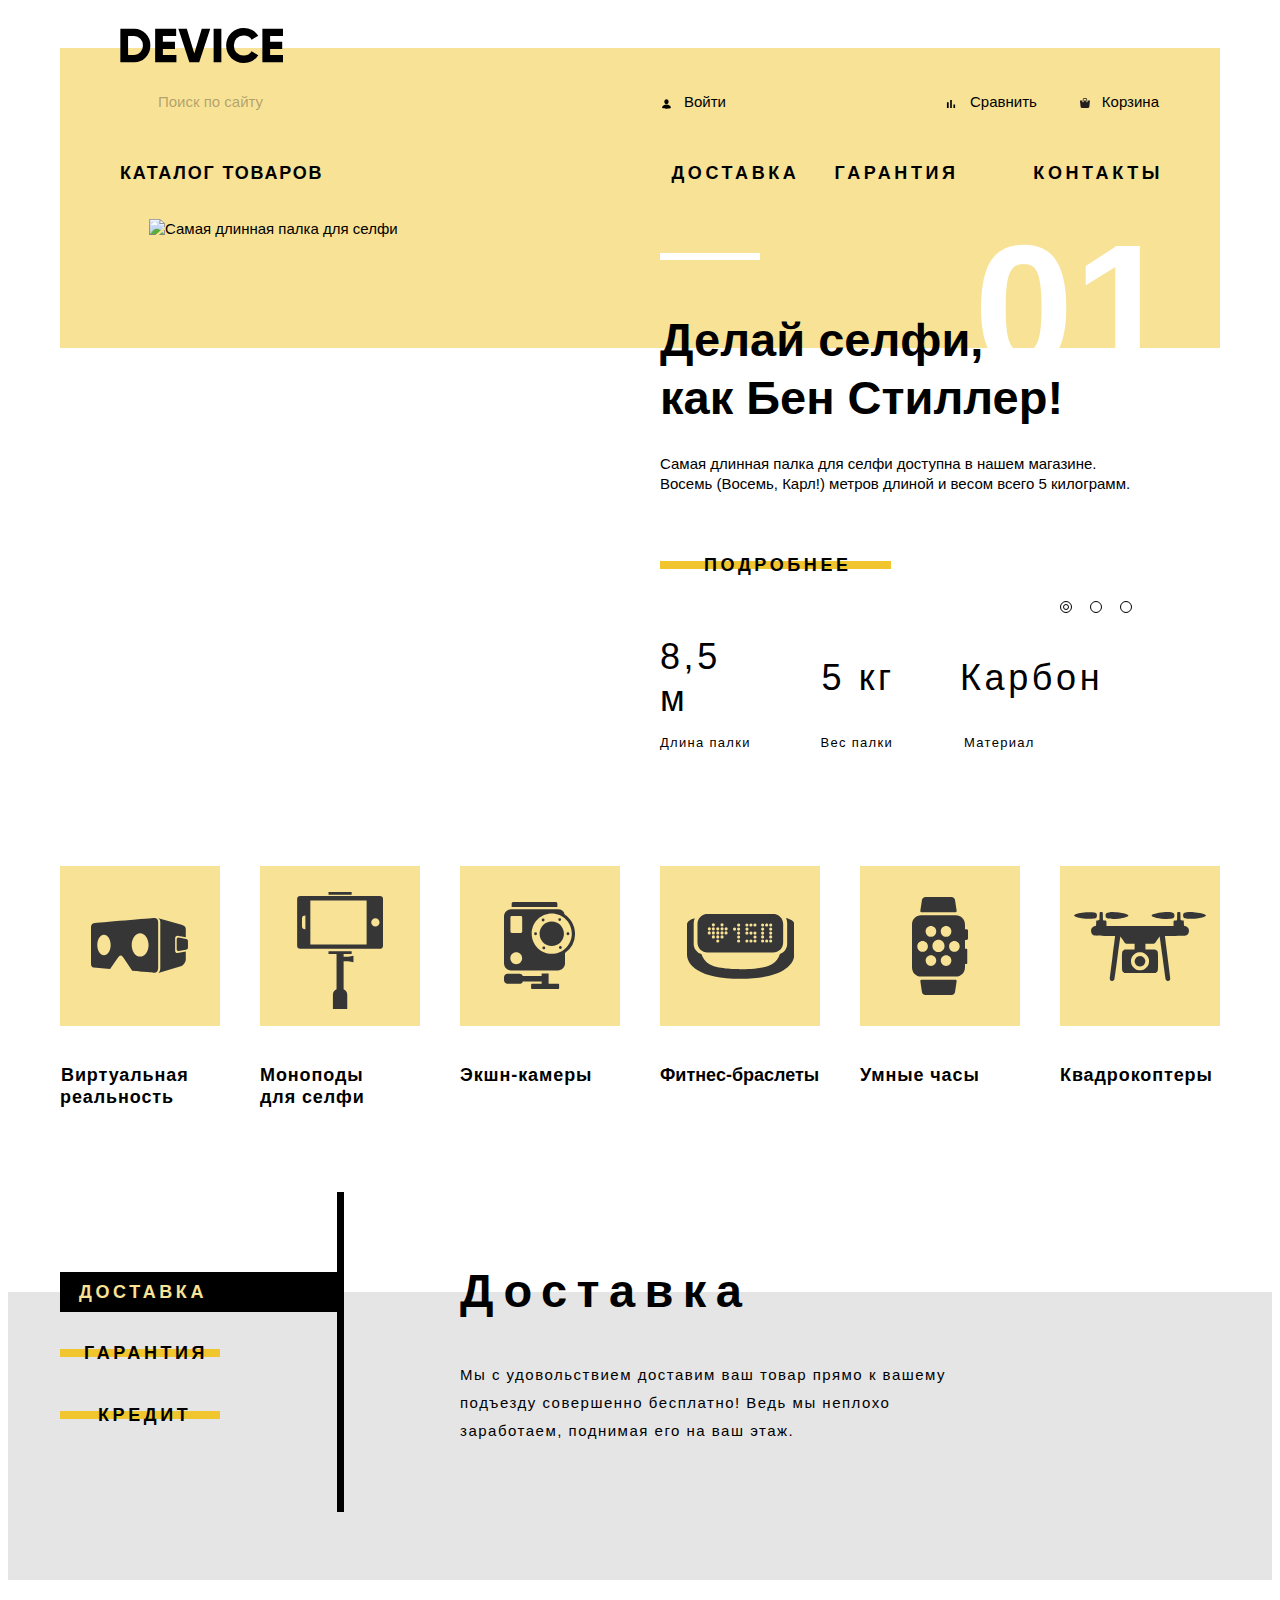
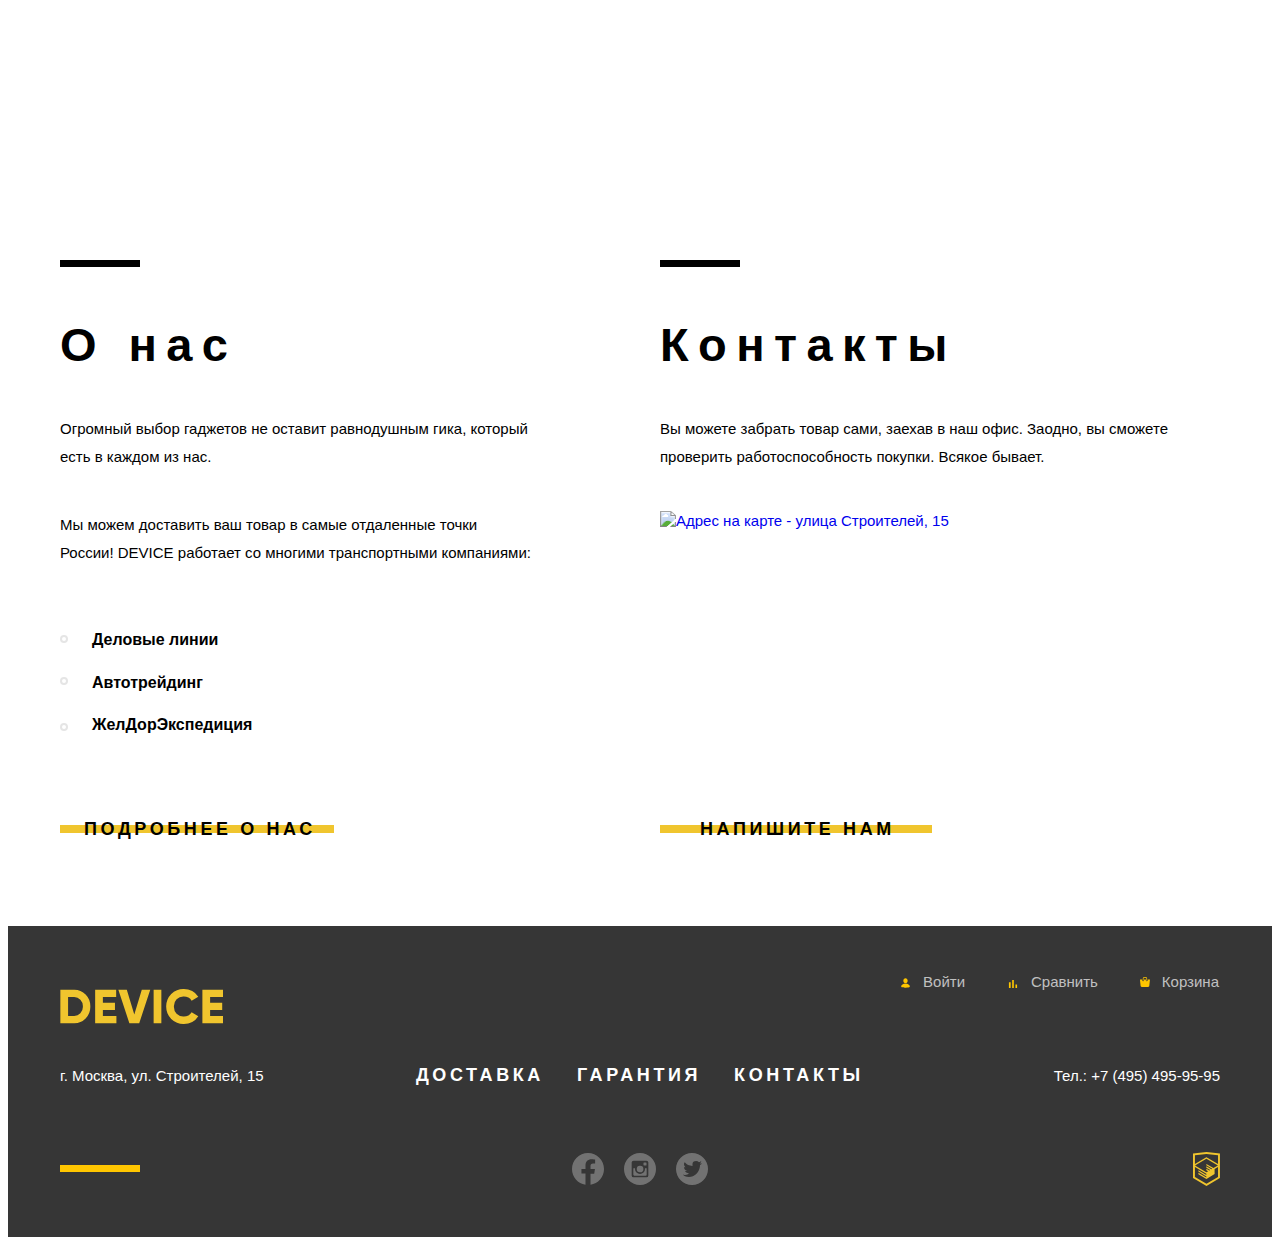
==== index.html @ 25063a22 "1 and 2 page compleat, reload, fix bug" ====
<!DOCTYPE html>
<html class="page" lang="ru">
  <head>
    <meta charset="utf-8">
    <meta name="viewport" content="width=device-width, initial-scale=1">
    <meta name="description" content="Гаджеты и аксессуары в интернет-магазине DEVICE, лучшие цены, доставка по Украине и России, официальная гарантия!">
    <meta name="keywords" content="гаджеты и аксессуары, девайс, devise">
    <title>Интернет-магазин Девайс</title>
    <!--<link rel="stylesheet" href="css/normalize.css">-->
    <!--<link rel="stylesheet" href="css/style.css">-->
    <link rel="stylesheet" href="css/normalize.min.css">
    <link rel="stylesheet" href="css/style.min.css">
  </head>
  <body class="body">
      <!--===Заголовок===-->
      <header class="header">
        <div class="containers">
          <h1 class="visually-hidden">DEVISE - Интернет-магазин гаджетов и аксессуаров</h1>
          <!--Логотип сайта-->
            <svg class="icon-mainlogo" width="163" height="35" role="img" viewBox="0 0 163 35" xmlns="http://www.w3.org/2000/svg" aria-label="Логотип DEVISE">
              <g id="icon-logo">
                <path d="m0.35 0.7v33.6h13.532a15.723 15.723 0 0 0 11.72-4.824 16.464 16.464 0 0 0 4.712-11.976 16.465 16.465 0 0 0-4.712-11.976 15.723 15.723 0 0 0-11.72-4.824zm7.733 26.208v-18.819h5.8a8.648 8.648 0 0 1 6.5 2.568 9.412 9.412 0 0 1 2.489 6.84 9.41 9.41 0 0 1-2.489 6.84 8.646 8.646 0 0 1-6.5 2.568h-5.8zm34.8-5.952h12.082v-7.3h-12.086v-5.567h13.291v-7.389h-21.024v33.6h21.265v-7.392h-13.532v-5.952zm36.343 13.344 11.019-33.6h-8.458l-7.491 24.72-7.491-24.72h-8.457l11.019 33.6zm14.4 0h7.733v-33.6h-7.733zm38.615-1.416a15.514 15.514 0 0 0 6.041-5.688l-6.67-3.84a7.488 7.488 0 0 1-3.165 3.024 9.874 9.874 0 0 1-4.664 1.1 9.594 9.594 0 0 1-7.177-2.736 9.907 9.907 0 0 1-2.682-7.248 9.908 9.908 0 0 1 2.682-7.248 9.594 9.594 0 0 1 7.177-2.736 9.914 9.914 0 0 1 4.64 1.08 7.6 7.6 0 0 1 3.189 3.048l6.67-3.84a15.881 15.881 0 0 0-6.09-5.688 17.419 17.419 0 0 0-8.409-2.088 17.12 17.12 0 0 0-17.592 17.472 17.12 17.12 0 0 0 17.589 17.476 17.519 17.519 0 0 0 8.458-2.088zm17.881-11.928h12.082v-7.3h-12.085v-5.567h13.29v-7.389h-21.022v33.6h21.264v-7.392h-13.532v-5.952z"/>
              </g>
            </svg>
          <!--Навигация-->
          <nav>
            <!--Навигация пользователя-->
            <ul class="user-nav">
              <li class="user-nav__item user-nav__item-search">
                <!--Форма поиска-->
                <form class="user-nav__search" action="https://echo.htmlacademy.ru" method="post" target="_blank">
                  <input class="user-nav__search-field" type="search" name="search" aria-label="Поиск по сайту" placeholder="Поиск по сайту">
                  <button class="user-nav__search-button" type="submit" aria-label="Кнопка поиска">найти</button>
                </form>
              </li>
              <li class="user-nav__item">
                <a class="user-nav__link user-nav__link-user" href="#" aria-label="Вход на сайт">
                  <svg class="icon-user" width="13" height="14" viewBox="0 0 13 14" xmlns="http://www.w3.org/2000/svg">
                    <g id="icon-user">
                      <path d="M6.5 2.333c1.197 0 2.167 1.044 2.167 2.334C8.667 5.956 7.697 7 6.5 7 5.303 7 4.333 5.956 4.333 4.667c0-1.29.97-2.334 2.167-2.334zm0 9.334s4.333 0 4.333-1.167c0-1.4-2.112-2.917-4.333-2.917-2.22 0-4.333 1.517-4.333 2.917 0 1.167 4.333 1.167 4.333 1.167z"/>
                    </g>
                  </svg>
                  Войти</a>
              </li>
              <li class="user-nav__item user-nav__item-comparison">
                <a class="user-nav__link user-nav__link-comparison" href="#" aria-label="Сравнение товара">
                  <svg class="icon-comparison" width="14" height="14" viewBox="0 0 14 14" xmlns="http://www.w3.org/2000/svg">
                    <g id="icon-comparison">
                      <path d="M2.91669 5.36669H4.66669V11.0834H2.91669V5.36669ZM6.18335 2.91669H7.81669V11.0834H6.18335V2.91669ZM9.45002 7.58335H11.0834V11.0834H9.45002V7.58335Z"/>
                    </g>
                  </svg>
                  Сравнить</a>
              </li>
              <li class="user-nav__item">
                <a class="user-nav__link user-nav__link-basket" href="#" aria-label="Товар в корзине">
                  <svg class="icon-basket" width="10" height="10" viewBox="0 0 10 10" xmlns="http://www.w3.org/2000/svg">
                    <g id="icon-basket">
                      <path d="M9.86209 2.52174C9.79272 2.43994 9.69335 2.39319 9.58921 2.39319H7.65768V3.41883C7.65768 3.89011 7.25353 4.27353 6.75677 4.27353C6.26002 4.27353 5.85587 3.89011 5.85587 3.41883V2.39319H4.05407V3.41883C4.05407 3.89011 3.64993 4.27353 3.15317 4.27353C2.65641 4.27353 2.25227 3.89011 2.25227 3.41883V2.39319H0.320829C0.216595 2.39319 0.117225 2.43994 0.0478559 2.52174C-0.0216036 2.60353 -0.0544864 2.71259 -0.0425945 2.82148L0.605604 8.78464C0.617676 9.45695 1.14173 10 1.78425 10H8.12578C8.76822 10 9.29227 9.45695 9.30443 8.78456L9.95263 2.82139C9.96443 2.71259 9.93155 2.60353 9.86209 2.52174Z"/>
                      <path d="M3.15321 3.76068C3.35195 3.76068 3.51357 3.60735 3.51357 3.4188V1.53846C3.51357 1.01051 4.07474 0.683761 4.59465 0.683761H5.49555C6.04276 0.683761 6.39645 1.01923 6.39645 1.53846V3.4188C6.39645 3.60735 6.55816 3.76068 6.75681 3.76068C6.95546 3.76068 7.11717 3.60735 7.11717 3.4188V1.53846C7.11717 0.647009 6.43519 0 5.49555 0H4.59465C3.60114 0 2.79285 0.690171 2.79285 1.53846V3.4188C2.79285 3.60735 2.95447 3.76068 3.15321 3.76068Z"/>
                    </g>
                  </svg>
                  Корзина</a>
              </li>
            </ul>
            <!--Навигация по сайту-->
            <ul class="site-nav">
              <li class="site-nav__item site-nav__item-catalog">
                <a class="site-nav__link site-nav__link-catalog site-nav__link-letter-spacing" href="#" aria-label="Каталог товаров с кнопкой вызова подменю">Каталог товаров</a>
                <button class="catalog-button catalog-button-hover" type="button" aria-label="Кнопка вызова подменю"></button>
                <ul class="site-nav__sublist">
                  <li  class="site-nav__sublist-item">
                    <ul>
                      <li>
                        <a class="site-nav__sublist-link" href="#" aria-label="Раздел - виртуальная реальность">Виртуальная реальность</a>
                      </li>
                      <li>
                        <a class="site-nav__sublist-link" href="monopods-for-selfie.html" aria-label="Раздел - моноподы для селфи">Моноподы для селфи</a>
                      </li>
                      <li>
                        <a class="site-nav__sublist-link" href="#" aria-label="Раздел - экшн-камеры">Экшн-камеры</a>
                      </li>
                    </ul>
                  </li>
                  <li class="site-nav__sublist-item">
                    <ul>
                      <li>
                        <a class="site-nav__sublist-link" href="#" aria-label="Раздел - фитнес-браслеты">Фитнес-браслеты</a>
                      </li>
                      <li>
                        <a class="site-nav__sublist-link" href="#" aria-label="Раздел - умные часы">Умные часы</a>
                      </li>
                    </ul>
                  </li>
                  <li class="site-nav__sublist-item">
                    <ul>
                      <li>
                        <a class="site-nav__sublist-link" href="#" aria-label="Раздел - квадрокоптеры">Квадрокоптеры</a>
                      </li>
                    </ul>
                  </li>
                </ul>
              </li>
              <li class="site-nav__item">
                <a class="site-nav__link" href="#services" aria-label="Доставка товара">Доставка</a>
              </li>
              <li class="site-nav__item">
                <a class="site-nav__link" href="#services" aria-label="Гарантия на товар">Гарантия</a>
              </li>
              <li class="site-nav__item">
                <a class="site-nav__link" href="#contacts" aria-label="Как найти и связаться с нами">Контакты</a>
              </li>
            </ul>
          </nav>
        </div>
      </header>

      <main>
        <!--===Слайдер===-->
        <section class="slider">
          <div class="slider__container">
            <!--Управление слайдером-->
            <input class="visually-hidden slider__switch" type="radio" name="slider" id="slider__switch-1" tabindex="-1" checked>
            <input class="visually-hidden slider__switch" type="radio" name="slider" id="slider__switch-2" tabindex="-1">
            <input class="visually-hidden slider__switch" type="radio" name="slider" id="slider__switch-3" tabindex="-1">
            <!---->
            <ul class="slider__list">
              <!--Слайд 1-->
              <li class="slider__item slider__item-1">
                <div class="slider-picture slider-picture-1">
                  <img src="img/longest-selfie-stick.png" width="384" height="486" alt="Самая длинная палка для селфи">
                </div>
                <div class="slider__content">
                  <span class="number">01</span>
                  <h2>Делай селфи,<br>как Бен Стиллер!</h2>
                  <p>Самая длинная палка для селфи доступна в нашем магазине. Восемь (Восемь, Карл!) метров длиной и весом всего 5 килограмм.</p>
                  <a class="button  slider__content-button" href="#" aria-label="Переход на страницу товара">Подробнее</a>
                  <table class="table-item table-item-1">
                    <tr>
                      <th class="option-value col1">8,5 м</th>
                      <th class="space"></th>
                      <th class="option-value col2">5 кг</th>
                      <th class="space"></th>
                      <th class="option-value col3">Карбон</th>
                    </tr>
                    <tr>
                      <td class="option-name">Длина палки</td>
                      <td class="space"></td>
                      <td class="option-name">Вес палки</td>
                      <td class="space"></td>
                      <td class="option-name option-material">Материал</td>
                    </tr>
                  </table>
                </div>
              </li>
              <!--Слайд 2-->
              <li class="slider__item slider__item-2">
                <div class="slider-picture slider-picture-2">
                  <img src="img/motivational-fitness-bracelets.png" width="345" height="485" alt="Фитнес браслет">
                </div>
                <div class="slider__content">
                  <span class="number">02</span>
                  <h2>Худеем<br>правильно!</h2>
                  <p>Мотивирующие фитнес-браслеты помогут найти в себе силы не&nbsp;пропускать занятия и соблюдать диету.</p>
                  <a class="button  slider__content-button" href="#" aria-label="Переход на страницу товара">Подробнее</a>
                  <table class="table-item table-item-2">
                    <tr>
                      <th class="option-value">48 часов</th>
                    </tr>
                    <tr>
                      <td class="option-name">Без подзарядки</td>
                    </tr>
                  </table>
                </div>
              </li>
              <!--Слайд 3-->
              <li class="slider__item slider__item-3">
                <div class="slider-picture slider-picture-3">
                  <img src="img/quadrocopter.png" width="526" height="334" alt="Квадрокоптер">
                </div>
                <div class="slider__content">
                  <span class="number">03</span>
                  <h2>Порхает как бабочка, жалит как пчела!</h2>
                  <p>Этот обычный, на первый взгляд, квадрокоптер оснащен мощным&nbsp;лазером, замаскированным под стандартную камеру.</p>
                  <a class="button  slider__content-button" href="#" aria-label="Переход на страницу товара">Подробнее</a>
                  <div class="slider__content__table-flex">
                    <table class="table-item table-item-3 ">
                      <tr>
                        <th class="option-value">800 м</th>
                      </tr>
                      <tr>
                        <td class="option-name">Дальность полёта</td>
                      </tr>
                    </table>
                    <table class="table-item table-item-3">
                      <tr>
                        <th class="option-value">50 м</th>
                      </tr>
                      <tr>
                        <td class="option-name">Радиус поражения</td>
                      </tr>
                    </table>
                  </div>
                </div>
              </li>
            </ul>
            <!--Управление слайдером-->
            <div class="slider__controls">
              <label class="slider__switch slider__switch-1" for="slider__switch-1" tabindex="0">
                <span class="visually-hidden">Слайд 1</span>
              </label>
              <label class="slider__switch slider__switch-2" for="slider__switch-2" tabindex="0">
                <span class="visually-hidden">Слайд 2</span>
              </label>
              <label class="slider__switch slider__switch-3" for="slider__switch-3" tabindex="0">
                <span class="visually-hidden">Слайд 3</span>
              </label>
            </div>
            <!---->
          </div>
        </section>
        <!--===Каталог товаров===-->
        <section class="catalog-mainmenu">
          <h2 class="visually-hidden">Основное меню категорий товаров на сайте</h2>
          <div class="container">
            <ul class="catalog-mainmenu__list">
              <!--Виртуальная реальность-->
              <li class="catalog-mainmenu__item">
                <a href="#" class="catalog-mainmenu__link">
                  <div class="catalog-mainmenu__link-container">
                    <svg xmlns="http://www.w3.org/2000/svg" class="icon-catalog-mainmenu icon-virtual-reality" width="97" height="55" viewBox="0 0 97 55" fill="none" aria-label="Виртуальная реальность">
                      <path d="M84.131 32.639V20.003c0-1.309 1.045-2.37 2.335-2.37l8.326 1.581V11.02c0-2.355-1.708-3.43-4.202-4.265L67.403.175c1.616 1.391 1.89 2.04 1.89 4.396V49.78c0 2.356-.45 4.066-1.968 5.21l23.265-7.065c2.401-.833 4.202-4.216 4.202-6.572V33.44l-8.326 1.567c-1.29.002-2.335-1.06-2.335-2.368z"/><path d="M95.129 20.979l-7.598-1.444c-1.008 0-1.824.829-1.824 1.851v9.868c0 1.023.816 1.852 1.824 1.852l7.598-1.431c1.154-.419 1.824-.829 1.824-1.852V22.83c0-1.022-.766-1.507-1.824-1.851zM67.17 4.483c0-5.08-4.232-4.459-4.232-4.459S5.832 4.738 2.838 5.145C-.156 5.552.001 9.532.001 9.532L0 45.812c0 3.743 2.599 3.753 2.599 3.753l16.477 1.403L27.212 39.3s1.109-1.828 2.505-1.828c1.397 0 2.432 1.861 2.432 1.861l9.061 13.521s18.895 1.909 22.521 1.909c3.626-.001 3.439-5.024 3.439-5.024V4.483zM12.982 37.192c-3.698 0-6.696-4.601-6.696-10.275s2.998-10.275 6.696-10.275c3.698 0 6.696 4.601 6.696 10.275s-2.998 10.275-6.696 10.275zm36.158 1.426c-4.662 0-8.44-5.239-8.44-11.701 0-6.463 3.779-11.702 8.44-11.702 4.662 0 8.442 5.239 8.442 11.702 0 6.462-3.78 11.701-8.442 11.701z"/>
                    </svg>
                  </div>
                  <span class="catalog-mainmenu__name">Виртуальная реальность</span>
                </a>
              </li>
              <!--Моноподы для селфи-->
              <li class="catalog-mainmenu__item">
                <a href="monopods-for-selfie.html" class="catalog-mainmenu__link">
                  <div class="catalog-mainmenu__link-container">
                    <svg class="icon-catalog-mainmenu icon-monopods-for-selfie" width="86" height="117" viewBox="0 0 86 117" xmlns="http://www.w3.org/2000/svg"  aria-label="Моноподы для селфи">
                        <path d="M82.821 4.011H3.33A3.188 3.188 0 00.142 7.199v46.413a3.187 3.187 0 003.188 3.189h79.492a3.188 3.188 0 003.189-3.189V7.199a3.189 3.189 0 00-3.19-3.188zM8.392 37.236h-.226a3.19 3.19 0 01-3.189-3.189v-7.283a3.188 3.188 0 013.189-3.188h.226v13.66zm61.231 15.172H13.341V8.402h56.282v44.006zM78.4 34.552a4.146 4.146 0 01-4.146-4.147 4.146 4.146 0 114.146 4.147zM54.654 0H31.497v2.758h23.157V0zM46.608 64.861v-2.973h8.046V59.13H31.498v2.758h8.045v35.246a6.068 6.068 0 00-3.635 5.559V117h14.335v-14.307a6.062 6.062 0 00-3.636-5.557v-27.99h4.796l5.05 1.213v-6.711l-5.05 1.213h-4.795z"/>
                      </svg>
                  </div>
                  <span class="catalog-mainmenu__name">Моноподы для&nbsp;селфи</span><!--&nbsp; - костыль-->
                </a>
              </li>
              <!--Экшн-камеры-->
              <li class="catalog-mainmenu__item">
                <a href="#" class="catalog-mainmenu__link">
                  <div class="catalog-mainmenu__link-container">
                    <svg xmlns="http://www.w3.org/2000/svg" class="icon-catalog-mainmenu icon-action-cameras" width="71" height="87" viewBox="0 0 71 87" aria-label="Экшн-камеры">
                      <path d="M53.349 1.49c0-.736-.578-1.49-1.311-1.49H9.053C8.32 0 7.672.754 7.672 1.49v3.522h45.676V1.49h.001zM54.202 81.809h-9.597V71.426h-6.958v2.507H18.774c-.537-1.254-1.757-2.148-3.181-2.148H3.559C1.642 71.784 0 73.387 0 75.311v3.018c0 1.924 1.642 3.48 3.559 3.48h12.035c1.511 0 2.792-.896 3.269-2.326h18.785v2.326H28.13c-.533 0-1.01.437-1.01.972v3.172c0 .535.478 1.048 1.01 1.048h26.072c.533 0 .93-.513.93-1.048V82.78c0-.535-.397-.971-.93-.971zM60.666 12.39a7.037 7.037 0 00-6.771-5.05H7.148C3.25 7.34 0 10.449 0 14.361v46.9c0 3.912 3.25 7.121 7.148 7.121h46.747c3.898 0 7.126-3.209 7.126-7.121V50.915a23.228 23.228 0 0010.001-19.164c-.001-8.079-4.132-15.181-10.356-19.361zM12.238 62.151c-3.259 0-5.901-2.65-5.901-5.921 0-3.27 2.642-5.922 5.901-5.922s5.902 2.652 5.902 5.922c0 3.271-2.643 5.921-5.902 5.921zm5.961-32.605a1.42 1.42 0 01-1.418 1.422h-8.94a1.42 1.42 0 01-1.418-1.422v-14.16a1.42 1.42 0 011.418-1.423h8.939a1.42 1.42 0 011.418 1.423v14.16h.001zm29.563 22.312c-11.076 0-20.057-9.01-20.057-20.123 0-11.113 8.98-20.124 20.057-20.124 11.077 0 20.058 9.01 20.058 20.124 0 11.114-8.981 20.123-20.058 20.123z"/>
                      <path d="M47.762 43.964c6.731 0 12.188-5.475 12.188-12.229s-5.457-12.229-12.188-12.229c-6.731 0-12.188 5.475-12.188 12.229s5.457 12.229 12.188 12.229zM31.562 33.171a1.435 1.435 0 100-2.87 1.435 1.435 0 000 2.87zM63.963 33.171a1.435 1.435 0 100-2.87 1.435 1.435 0 000 2.87zM39.109 19.429a1.435 1.435 0 100-2.87 1.435 1.435 0 000 2.87zM56.415 46.912c.79 0 1.43-.643 1.43-1.436 0-.793-.64-1.436-1.43-1.436-.79 0-1.43.643-1.43 1.436 0 .793.64 1.436 1.43 1.436zM55.697 19a1.435 1.435 0 100-2.87 1.435 1.435 0 000 2.87zM39.828 47.341a1.435 1.435 0 100-2.87 1.435 1.435 0 000 2.87z"/>
                    </svg>
                  </div>
                  <span class="catalog-mainmenu__name">Экшн-камеры</span>
                </a>
              </li>
              <!--Фитнес-браслеты-->
              <li class="catalog-mainmenu__item">
                <a href="#" class="catalog-mainmenu__link">
                  <div class="catalog-mainmenu__link-container">
                    <svg class="icon-catalog-mainmenu icon-fitness-bracelets" width="107" height="65" viewBox="0 0 107 65" xmlns="http://www.w3.org/2000/svg" aria-label="Фитнес-браслеты">
                      <path d="M98.967 4.074c.752 1.441 1.209 3.08 1.209 4.818v21.102c0 4.616-3.092 8.527-7.246 9.9-1.325 3.987-3.778 7.854-8.051 10.432-8.676 5.231-31.124 4.837-31.198 4.837-.078 0-22.513.395-31.189-4.837-4.216-2.545-6.708-6.347-8.042-10.279-4.418-1.209-7.756-5.251-7.756-10.053V8.893c0-1.688.427-3.282 1.139-4.693C4.17 5.109 0 6.918 0 10.434v29.983C0 50.668 11.839 64.85 53.657 64.85c41.82 0 53.657-14.182 53.657-24.433V10.434c-.001-3.684-4.576-5.494-8.347-6.36z"/>
                      <path d="M20.561 38.459h65.523c5.564 0 10.074-4.513 10.074-10.077V9.935c0-5.563-4.51-10.075-10.074-10.075H20.561c-5.564 0-10.075 4.511-10.075 10.075v18.447c0 5.564 4.511 10.077 10.075 10.077zM83.695 9.468a1.57 1.57 0 110 3.139 1.57 1.57 0 010-3.139zm0 4.039a1.569 1.569 0 110 3.138 1.569 1.569 0 010-3.138zm0 4.039a1.568 1.568 0 11.001 3.137 1.568 1.568 0 01-.001-3.137zm0 3.827a1.57 1.57 0 11-.001 3.14 1.57 1.57 0 01.001-3.14zm0 4.039a1.568 1.568 0 11.001 3.137 1.568 1.568 0 01-.001-3.137zM79.656 9.468c.867 0 1.568.703 1.568 1.57a1.568 1.568 0 11-3.136 0c0-.868.703-1.57 1.568-1.57zm0 15.944a1.568 1.568 0 110 3.135 1.568 1.568 0 010-3.135zM75.619 9.468a1.57 1.57 0 11-.003 3.14 1.57 1.57 0 01.003-3.14zm0 4.039a1.57 1.57 0 11-.003 3.139 1.57 1.57 0 01.003-3.139zm0 4.039a1.569 1.569 0 11-.002 3.138 1.569 1.569 0 01.002-3.138zm0 3.827a1.568 1.568 0 110 3.138 1.568 1.568 0 010-3.138zm0 4.039a1.569 1.569 0 11-.002 3.138 1.569 1.569 0 01.002-3.138zM67.965 9.468c.867 0 1.568.703 1.568 1.57a1.568 1.568 0 11-3.136 0 1.568 1.568 0 011.568-1.57zm0 8.078a1.568 1.568 0 110 3.14 1.568 1.568 0 010-3.14zm0 3.881a1.569 1.569 0 11-.002 3.136 1.569 1.569 0 01.002-3.136zm0 3.985a1.568 1.568 0 110 3.135 1.568 1.568 0 010-3.135zM63.926 9.468a1.57 1.57 0 110 3.14 1.57 1.57 0 010-3.14zm0 8.078a1.57 1.57 0 11.001 3.139 1.57 1.57 0 01-.001-3.139zm0 7.866a1.57 1.57 0 11.001 3.139 1.57 1.57 0 01-.001-3.139zM59.888 9.468a1.57 1.57 0 010 3.139 1.568 1.568 0 01-1.568-1.569 1.567 1.567 0 011.568-1.57zm0 4.039a1.57 1.57 0 11-.001 3.135 1.57 1.57 0 01.001-3.135zm0 4.039a1.57 1.57 0 11-.001 3.14 1.57 1.57 0 01.001-3.14zm0 7.866a1.57 1.57 0 010 3.137 1.569 1.569 0 010-3.137zm-8.29-15.944a1.57 1.57 0 110 3.139 1.57 1.57 0 010-3.139zm0 4.039a1.569 1.569 0 110 3.138 1.569 1.569 0 010-3.138zm0 4.039a1.568 1.568 0 11.001 3.137 1.568 1.568 0 01-.001-3.137zm0 3.881a1.568 1.568 0 110 3.137 1.569 1.569 0 010-3.137zm0 3.985a1.568 1.568 0 11.001 3.137 1.568 1.568 0 01-.001-3.137zm-4.039-11.905a1.568 1.568 0 110 3.136 1.568 1.568 0 010-3.136zm-8.502-.212a1.57 1.57 0 11-.001 3.135 1.57 1.57 0 01.001-3.135zm0 4.038a1.57 1.57 0 11-.003 3.141 1.57 1.57 0 01.003-3.141zm-4.039-8.078a1.57 1.57 0 11-.003 3.14 1.57 1.57 0 01.003-3.14zm0 4.04a1.57 1.57 0 11-.003 3.139 1.57 1.57 0 01.003-3.139zm0 4.038a1.57 1.57 0 11-.003 3.14 1.57 1.57 0 01.003-3.14zm0 4.04a1.569 1.569 0 11-.001 3.137 1.569 1.569 0 01.001-3.137zm-4.254-8.078a1.569 1.569 0 110 3.138 1.569 1.569 0 010-3.138zm0 4.038a1.57 1.57 0 110 3.139 1.57 1.57 0 010-3.139zm0 4.04a1.57 1.57 0 11-.001 3.14 1.57 1.57 0 01.001-3.14zm0 4.039a1.568 1.568 0 11.001 3.137 1.568 1.568 0 01-.001-3.137zM26.3 9.255a1.57 1.57 0 11.002 3.136 1.57 1.57 0 01-.002-3.136zm0 4.04a1.57 1.57 0 011.571 1.568 1.57 1.57 0 01-3.14 0 1.57 1.57 0 011.569-1.568zm0 4.038a1.571 1.571 0 110 3.14 1.571 1.571 0 010-3.14zm0 4.04a1.57 1.57 0 11.003 3.135 1.57 1.57 0 01-.003-3.135zm-4.037-8.078a1.57 1.57 0 11-.001 3.135 1.57 1.57 0 01.001-3.135zm0 4.038a1.57 1.57 0 010 3.14 1.57 1.57 0 010-3.14z"/>
                    </svg>
                  </div>
                  <span class="catalog-mainmenu__name catalog-mainmenu__categories-fitness-bracelets">Фитнес-браслеты</span>
                </a>
              </li>
              <!--Умные часы-->
              <li class="catalog-mainmenu__item">
                <a href="#" class="catalog-mainmenu__link">
                  <div class="catalog-mainmenu__link-container">
                    <svg xmlns="http://www.w3.org/2000/svg" class="icon-catalog-mainmenu icon-smart-watch" width="56" height="98" viewBox="0 0 56 98" aria-label="Умные часы">
                      <path d="M54.494 32.197h-1.515v-4.64c0-5.052-4.087-9.186-9.082-9.186H9.082C4.086 18.372 0 22.505 0 27.557v42.868c0 5.052 4.087 9.185 9.083 9.185h34.815c4.995 0 9.082-4.133 9.082-9.185V67.01h1.515a.764.764 0 00.757-.764V52.467a.765.765 0 00-.757-.766H52.98v-8.788h1.515c.832 0 1.514-.688 1.514-1.531v-7.654a1.529 1.529 0 00-1.515-1.531zm-20.412-3.109c2.926 0 5.299 2.398 5.299 5.358 0 2.96-2.373 5.358-5.299 5.358s-5.298-2.398-5.298-5.358c0-2.96 2.372-5.358 5.298-5.358zm-15.137 0c2.925 0 5.298 2.398 5.298 5.358 0 2.96-2.373 5.358-5.298 5.358-2.926 0-5.298-2.398-5.298-5.358 0-2.96 2.372-5.358 5.298-5.358zM5.297 49.397c0-2.959 2.371-5.358 5.298-5.358 2.926 0 5.298 2.399 5.298 5.358 0 2.959-2.373 5.358-5.298 5.358-2.927.001-5.298-2.399-5.298-5.358zm13.648 19.497c-2.926 0-5.298-2.398-5.298-5.358 0-2.96 2.372-5.358 5.298-5.358 2.925 0 5.298 2.398 5.298 5.358 0 2.96-2.373 5.358-5.298 5.358zm1.49-19.903c0-3.382 2.711-6.124 6.055-6.124s6.055 2.742 6.055 6.124c0 3.382-2.711 6.124-6.055 6.124-3.344-.001-6.055-2.742-6.055-6.124zm13.647 19.903c-2.926 0-5.298-2.398-5.298-5.358 0-2.96 2.372-5.358 5.298-5.358s5.299 2.398 5.299 5.358c0 2.96-2.373 5.358-5.299 5.358zm8.302-14.138c-2.927 0-5.298-2.399-5.298-5.358 0-2.959 2.371-5.358 5.298-5.358 2.926 0 5.298 2.399 5.298 5.358 0 2.958-2.372 5.358-5.298 5.358zM9.646 15.31h33.687c.843 0 1.432-.681 1.306-1.514L43.023 3.028l-.002-.002C42.771 1.362 41.189 0 39.506 0H13.474c-1.686 0-3.268 1.362-3.517 3.028L8.342 13.795c-.125.833.461 1.515 1.304 1.515zM43.333 82.671H9.646c-.843 0-1.429.683-1.304 1.516l1.615 10.767c.25 1.666 1.832 3.028 3.516 3.028h26.032c1.684 0 3.266-1.362 3.517-3.026v-.002l1.615-10.767c.128-.833-.461-1.516-1.304-1.516z"/>
                    </svg>
                  </div>
                  <span class="catalog-mainmenu__name">Умные часы</span>
                </a>
              </li>
              <!--Квадрокоптеры-->
              <li class="catalog-mainmenu__item">
                <a href="#" class="catalog-mainmenu__link">
                  <div class="catalog-mainmenu__link-container">
                    <svg class="icon-catalog-mainmenu icon-quadcopters" width="132" height="69" viewBox="0 0 132 69" xmlns="http://www.w3.org/2000/svg" aria-label="Квадрокоптер">
                      <path d="M12.052.258C6.507.745 1.838 1.85.575 2.93c-.722.616-.722.616-.232 1.156.644.72 3.713 1.645 7.247 2.237 3.998.668 12.51.693 13.724.051 1.212-.668 1.624-1.414 1.624-2.981 0-1.619-.62-2.416-2.218-2.853C19.274.154 14.942 0 12.052.258zM25.774.488c-.129.283-.258 2.108-.258 4.112 0 4.061.155 3.778-2.192 3.933l-1.03.077-.13 2.545-.129 2.544-1.186.283c-2.58.668-4 2.595-3.792 5.294.128 1.927 1.03 3.341 2.579 4.087 1.109.513 1.47.538 11.246.538 5.545 0 10.137.079 10.188.18.051.13-1.11 9.408-2.58 20.64-1.444 11.23-2.682 20.997-2.708 21.666-.051 1.617.826 2.62 2.348 2.62 1.237 0 2.012-.64 2.321-1.9.13-.514 1.496-10.334 3.018-21.822 1.522-11.463 2.863-20.869 2.94-20.869.104 0 1.084 1.413 2.193 3.136 2.94 4.626 2.399 4.317 7.635 4.317h4.359v5.63l-5.133.077c-4.72.077-5.21.127-5.881.615-1.573 1.157-1.625 1.415-1.625 10.977 0 9.534.026 9.792 1.522 11.05l.851.695H81.695l.851-.696c1.496-1.257 1.52-1.515 1.52-11.05 0-9.56-.05-9.819-1.622-10.976-.671-.488-1.162-.538-5.882-.615l-5.132-.077v-5.63h4.36c5.234 0 4.693.309 7.633-4.317 1.11-1.723 2.09-3.136 2.194-3.136.076 0 1.418 9.406 2.94 20.869 1.522 11.488 2.889 21.308 3.018 21.821.31 1.26 1.082 1.902 2.321 1.902 1.522 0 2.4-1.004 2.347-2.621-.026-.67-1.264-10.436-2.71-21.666-1.468-11.232-2.63-20.51-2.577-20.64.05-.101 4.641-.18 10.189-.18 9.775 0 10.136-.025 11.244-.538 1.548-.746 2.45-2.16 2.579-4.087.207-2.699-1.211-4.626-3.791-5.294l-1.187-.283-.127-2.544-.129-2.545-1.032-.077c-2.347-.155-2.194.128-2.194-3.933 0-2.004-.128-3.829-.257-4.112-.206-.36-.543-.488-1.367-.488-.619 0-1.238.128-1.42.309-.206.205-.309 1.465-.309 3.932 0 2.467-.103 3.727-.31 3.932-.18.18-.901.308-1.649.308-1.626 0-1.652.052-1.652 3.11v2.287H32.48v-2.287c0-3.058-.024-3.11-1.65-3.11-.748 0-1.47-.129-1.65-.308-.207-.205-.31-1.465-.31-3.932 0-2.467-.103-3.727-.31-3.932-.18-.18-.8-.309-1.418-.309-.825 0-1.16.128-1.368.488zm42.843 40.12c2.889.899 5.392 3.393 6.166 6.168.439 1.543.31 4.216-.284 5.784-.696 1.875-2.685 4.01-4.565 4.935-1.29.642-1.754.719-3.921.719s-2.631-.077-3.92-.719c-1.885-.926-3.87-3.06-4.567-4.935-.592-1.568-.722-4.24-.283-5.784.748-2.723 3.25-5.27 6.061-6.168 2.012-.642 3.3-.642 5.313 0z"/>
                      <path d="M63.794 44.438c-2.036.925-3.507 3.649-3.069 5.73.774 3.677 4.824 5.553 7.996 3.702 1.985-1.158 2.991-3.547 2.451-5.783-.568-2.39-2.734-4.138-5.16-4.138-.645 0-1.625.232-2.218.489zM36.092.154c-3.92.668-4.513 1.131-4.513 3.444 0 1.825.463 2.416 2.268 2.956 1.55.462 7.172.514 10.5.128 6.86-.822 11.322-2.544 9.698-3.752-1.265-.9-4.902-1.876-9.054-2.39-2.475-.308-7.996-.54-8.9-.386zM89.484.258C83.165.848 77.62 2.339 77.62 3.444c0 1.722 7.84 3.47 15.63 3.495 5.804 0 7.196-.642 7.196-3.34 0-1.825-.619-2.622-2.373-3.085C96.423.103 92.398 0 89.484.258zM112.777.283c-1.781.231-3.019.77-3.431 1.491-.387.77-.31 2.904.154 3.572.928 1.31 1.652 1.465 7.069 1.465 3.661 0 5.801-.129 7.866-.488 3.534-.592 6.603-1.517 7.248-2.237.49-.54.49-.54-.233-1.156-1.34-1.13-5.958-2.185-11.916-2.672-3.481-.283-4.488-.283-6.757.025z"/>
                    </svg>
                  </div>
                  <span class="catalog-mainmenu__name">Квадрокоптеры</span>
                </a>
              </li>
            </ul>
          </div>
        </section>
        <!--===Сервис===-->
        <section class="services" id="services">
          <div class="container">
            <!--Управление слайдером-->
            <ul class="services__controls">
              <li class="services__controls-item">
                <button class="button services__switch services__switch-active" id="delivery">Доставка</button>
              </li>
              <li class="services__controls-item">
                <button class="button services__switch" id="guarantee">Гарантия</button>
              </li>
              <li class="services__controls-item">
                <button class="button services__switch" id="credit">Кредит</button>
              </li>
            </ul>
            <ul class="services__list">
              <!--Слайд 1-->
              <li class="services__item services__item-delivery services__item-show">
                <h2>Доставка</h2>
                <p>Мы с удовольствием доставим ваш товар прямо к вашему подъезду совершенно бесплатно! Ведь мы неплохо заработаем, поднимая его на ваш этаж.</p>
              </li>
              <!--Слайд 2-->
              <li class="services__item services__item-guarantee">
                <h2>Гарантия</h2>
                <p>Если из-за возгорания купленного у нас товара у вас сгорит дом — не переживайте, мы выдадим вам новый.<br>Товар, не дом, конечно же.</p>
                <svg class="icon-guarantee" width="171" height="195" viewBox="0 0 171 195" fill="none" xmlns="http://www.w3.org/2000/svg">
                  <path d="M77.694 174.636c-.104-.13-10.495-12.996-12.609-15.76-1.32-1.727-3.307-2.678-5.593-2.678-2.56 0-4.836 1.17-5.512 1.553l-5.486 2.743c-1.773-.479-5.587-1.95-9.28-6.268-3.284-3.839-3.26-8.986-3.086-11.099l5.893-5.893c3.093-2.717 2.452-6.516 1.246-8.431l-.219-.311s-12.862-16.221-14.666-18.498c-.989-1.249-2.475-1.938-4.184-1.938-2.849 0-5.879 1.975-6.756 2.592-10.885 7.749-11.586 14.562-11.63 15.313l-.025.414.074.409c6.412 35.726 26.026 51.137 35.453 58.543 1.148.901 2.14 1.681 2.854 2.306C50.731 193.38 57.93 194 60.721 194c2.375-.001 4.48-.405 6.09-1.171 4.365-2.078 9.424-8.01 10.871-9.778 2.501-3.059 1.283-6.599.168-8.208l-.156-.207zm-13.893 11.873c-.499.237-1.57.491-3.08.491-1.56 0-7.033-.334-11.945-4.632-.854-.747-1.913-1.579-3.139-2.543-8.694-6.83-26.729-21.001-32.78-53.684.29-.979 1.83-4.938 8.62-9.771a11.385 11.385 0 012.12-1.142c2.83 3.572 11.41 14.392 13.501 17.03l-7.528 7.527-.203 1.055c-.08.422-1.91 10.409 4.527 17.937 6.286 7.349 13.25 8.667 14.583 8.856l1.082.154 7.644-3.823.218-.118c.281-.167 1.335-.648 2.071-.648.036 0 .065.001.088.003 2.15 2.8 11.105 13.897 12.5 15.624a.03.03 0 00.004.01c-2.562 3.095-6.173 6.669-8.283 7.674zM137.85 65.824c5.512-5.177 7.156-11.975 5.033-20.783a2.502 2.502 0 00-4.103-1.272l-8.221 7.403c-1.438-.795-3.676-2.451-4.465-5.33l6.803-6.729a2.502 2.502 0 00.104-3.446l-.186-.207a2.473 2.473 0 00-.678-.533c-.16-.086-3.988-2.116-8.824-2.116-4.709 0-8.859 1.921-12.002 5.556-6 6.938-4.557 15.042-3.543 18.471l-3.488 3.488-10.284-9.236 4.717-3.266L78.671 34.1l-10.6 10.603 13.723 20.041 3.266-4.717 9.237 10.282-3.295 3.294c-1.5-.478-3.883-1.052-6.663-1.052-5.429 0-10.236 2.174-13.962 6.359-.27.329-6.599 8.165-2.75 18.621a2.501 2.501 0 003.992 1.019l8.295-7.259c1.323.567 3.622 2.08 4.66 5.925l-7.385 7.516a2.498 2.498 0 001.218 4.187c.11.025 2.724.623 6.175.623 6.84 0 12.112-2.271 15.245-6.567 3.363-4.613 4.094-9.433 3.994-13.088l16.217 16.217.172.158c1.521 1.26 4.318 2.725 7.451 2.725 2.227 0 4.625-.741 6.852-2.824l5.518-5.516.102-.104c5.012-5.358 2.258-11.698.1-14.302l-16.945-16.959c1.027.106 2.148.181 3.322.181 4.888-.001 8.669-1.225 11.24-3.639zM84.551 51.978l-2.734 3.949-7.276-10.625 4.731-4.732 10.625 7.276-3.95 2.734 14.792 13.286-4.094 4.093 1.191-1.192-13.285-14.789zm13.562 33.524c.11.313 2.615 7.746-2.328 14.527-2.77 3.798-7.748 4.526-11.4 4.512l4.703-4.787c.566-.576.82-1.391.68-2.187-1.79-10.147-9.745-11.484-10.083-11.536a2.513 2.513 0 00-2.027.589l-6.204 5.428c-.522-5.56 2.413-9.489 2.76-9.932 2.72-3.03 6.126-4.566 10.124-4.566 3.515 0 6.231 1.211 6.25 1.22a2.501 2.501 0 002.817-.501l19-19a2.493 2.493 0 00.527-2.756c-.035-.083-3.494-8.34 2.158-14.876 2.195-2.539 4.961-3.826 8.221-3.826 1.23 0 2.383.183 3.365.421l-5.047 4.993a2.5 2.5 0 00-.725 2.08c1.012 8.3 8.969 11.077 9.307 11.191a2.503 2.503 0 002.473-.511l6.049-5.447c.373 4.864-1.02 8.554-4.309 11.642-2.008 1.887-5.359 2.283-7.818 2.283-3.689 0-6.951-.865-6.982-.873a2.502 2.502 0 00-2.43.653l-18.5 18.667a2.521 2.521 0 00-.58 2.592zm5.502 1.842v0zm-.181-1.121zm33.091 10.856l-5.479 5.476c-3.248 2.98-6.9.432-7.576-.087l-18.643-18.645 14.941-15.075-2.035 2.053 18.707 18.706c.46.592 3.097 4.287.085 7.572zm-15.209-28.054zm-.843-.143l.066.012a4.19 4.19 0 01-.066-.012z" fill="#ffffff"/>
                  <path d="M104.162 6.002c-36.408 0-65.922 29.514-65.922 65.922 0 33.517 25.02 61.172 57.398 65.354v26.224s57.439-21.243 71.969-73.622c.078-.283.139-.538.211-.812.113-.424.225-.85.33-1.277.064-.263.119-.514.178-.769a66.07 66.07 0 001.758-15.098c0-36.408-29.514-65.922-65.922-65.922zm57.348 79.422l-.006.027-.006.027-.029.13c-.039.17-.076.339-.119.515-.094.376-.191.751-.301 1.161l-.104.4a9.602 9.602 0 01-.082.324c-5.564 20.056-18.52 37.7-38.506 52.442-7.373 5.438-14.408 9.464-19.719 12.175V131.123l-6.104-.788c-29.243-3.777-51.295-28.889-51.295-58.412 0-32.49 26.432-58.922 58.922-58.922 32.488 0 58.922 26.432 58.922 58.922a59.082 59.082 0 01-1.573 13.501z" fill="#ffffff"/>
                  <path d="M54.583 187.998c-2.791 0-9.99-.62-16.554-6.364-.714-.625-1.706-1.404-2.854-2.306-9.426-7.406-29.041-22.817-35.453-58.543l-.074-.409.024-.414c.044-.752.746-7.564 11.63-15.313.878-.617 3.908-2.592 6.757-2.592 1.708 0 3.194.688 4.184 1.938 1.804 2.277 14.666 18.498 14.666 18.498l.219.311c1.206 1.915 1.847 5.714-1.246 8.431l-5.893 5.893c-.175 2.112-.198 7.26 3.086 11.099 3.692 4.317 7.507 5.789 9.28 6.268l5.486-2.743c.676-.383 2.952-1.553 5.512-1.553 2.286 0 4.272.951 5.593 2.678 2.114 2.764 12.504 15.63 12.609 15.76l.155.207c1.115 1.609 2.333 5.149-.168 8.208-1.447 1.769-6.505 7.7-10.872 9.778-1.607.763-3.712 1.167-6.087 1.168zM6.72 120.14c6.05 32.683 24.086 46.854 32.78 53.684 1.226.964 2.285 1.796 3.139 2.543 4.912 4.298 10.384 4.632 11.944 4.632 1.511 0 2.582-.254 3.081-.491 2.11-1.005 5.722-4.579 8.284-7.674l-.004-.01C64.55 171.097 55.593 160 53.444 157.2a1.065 1.065 0 00-.088-.003c-.736 0-1.79.481-2.071.648l-.218.118-7.644 3.823-1.082-.154c-1.333-.189-8.297-1.508-14.583-8.856-6.438-7.527-4.608-17.515-4.527-17.937l.203-1.055 7.528-7.527-13.502-17.03c-.611.237-1.467.688-2.12 1.142-6.792 4.833-8.332 8.792-8.62 9.771z" fill="#3A3A3A"/>
                  <path d="M78.443 103.54c-3.452 0-6.065-.598-6.175-.623a2.5 2.5 0 01-1.218-4.187l7.384-7.516c-1.037-3.845-3.336-5.357-4.659-5.925l-8.295 7.259a2.503 2.503 0 01-3.993-1.018c-3.848-10.457 2.48-18.293 2.751-18.622 3.726-4.185 8.533-6.359 13.962-6.359 2.78 0 5.162.574 6.663 1.052l16.766-16.765c-1.013-3.43-2.457-11.534 3.543-18.471 3.143-3.634 7.293-5.556 12.002-5.556 4.837 0 8.664 2.029 8.825 2.116.255.137.484.317.677.533l.186.207c.89.993.845 2.508-.104 3.446l-6.803 6.729c.789 2.879 3.028 4.535 4.465 5.33l8.222-7.403a2.5 2.5 0 014.103 1.272c2.123 8.809.478 15.606-5.033 20.783-2.57 2.414-6.353 3.638-11.242 3.638-2.789 0-5.324-.407-6.839-.714L97.127 79.399c.729 3.181 1.631 10.62-3.439 17.574-3.133 4.296-8.405 6.567-15.245 6.567zm-.196-5.001c3.651.015 8.631-.714 11.4-4.512 4.944-6.781 2.438-14.214 2.329-14.527a2.518 2.518 0 01.582-2.593l18.5-18.667a2.501 2.501 0 012.43-.653c.03.008 3.293.873 6.982.873 2.458 0 5.811-.396 7.818-2.283 3.288-3.088 4.681-6.778 4.309-11.642l-6.049 5.447a2.505 2.505 0 01-2.473.511c-.338-.114-8.295-2.891-9.307-11.191a2.496 2.496 0 01.724-2.08l5.047-4.993a14.37 14.37 0 00-3.365-.421c-3.259 0-6.024 1.288-8.221 3.826-5.651 6.536-2.192 14.793-2.157 14.876.405.94.196 2.033-.528 2.756l-19 19a2.5 2.5 0 01-2.817.501c-.018-.008-2.735-1.22-6.25-1.22-3.998 0-7.404 1.536-10.125 4.566-.347.442-3.282 4.372-2.759 9.932l6.204-5.428a2.506 2.506 0 012.027-.589c.337.052 8.291 1.389 10.082 11.536a2.498 2.498 0 01-.679 2.187l-4.704 4.788z" fill="#F0C42E"/>
                  <path d="M78.92 54.025l9.238 10.282 3.54-3.541-13.285-14.79-2.735 3.949-7.276-10.624 4.732-4.732 10.625 7.276-3.95 2.734 14.79 13.286 3.542-3.541-10.283-9.236 4.717-3.266-20.042-13.724-10.601 10.603 13.724 20.041 3.265-4.717zM117.147 63.28a37.19 37.19 0 01-3.517-.534l-2.034 2.053 18.706 18.706c.46.592 3.097 4.287.084 7.572l-5.478 5.476c-3.248 2.98-6.901.432-7.576-.087L98.69 77.821l-1.563 1.578c.245 1.07.505 2.63.555 4.485l16.217 16.218.173.158c1.521 1.26 4.318 2.725 7.45 2.725 2.228 0 4.625-.741 6.853-2.824l5.518-5.516.102-.103c5.012-5.358 2.257-11.699.099-14.303L117.147 63.28z" fill="#3A3A3A"/>
                  <path d="M98.023 7c32.489 0 58.922 26.432 58.922 58.922 0 4.508-.529 9.05-1.573 13.5l-.006.027-.007.027-.029.13c-.038.17-.076.339-.118.515-.094.376-.191.751-.302 1.161l-.103.4c-.026.108-.054.216-.083.324-5.564 20.056-18.52 37.7-38.506 52.442-7.373 5.438-14.408 9.464-19.719 12.175V125.121l-6.104-.788c-29.243-3.777-51.294-28.889-51.294-58.412C39.102 33.432 65.534 7 98.023 7zm0-7c-36.407 0-65.92 29.514-65.92 65.922 0 33.517 25.02 61.172 57.397 65.354V157.5s57.439-21.243 71.97-73.622c.078-.283.138-.538.21-.812.114-.424.225-.85.331-1.277.063-.263.119-.514.177-.769a66.014 66.014 0 001.758-15.098C163.945 29.514 134.432 0 98.023 0z" fill="#3A3A3A"/>
                </svg>
              </li>
              <!--Слайд 3-->
              <li class="services__item services__item-credit">
                <h2>Кредит</h2>
                <p>Залезть в долговую яму стало проще! Кредитные консультанты подберут для вас наиболее выгодные<br>условия кредита. Выгодные для нашего банка, разумеется.</p>
              </li>
            </ul>
          </div>
        </section>
        <!---->
        <!--===Партнеры===-->
        <section class="partners">
          <h2 class="visually-hidden">Наши партнеры</h2>
          <div class="container">
          <ul class="partners__list">
            <li class="partners__item">
              <a class="partners__link-logo partners__link-logo-1" href="#" aria-label="Логотип dji"></a>
            </li>
            <!---->
            <li class="partners__item">
              <a class="partners__link-logo partners__link-logo-2" href="#" aria-label="Логотип SPGadgets"></a>
            </li>
            <!---->
            <li class="partners__item">
              <a class="partners__link-logo partners__link-logo-3" href="#" aria-label="Логотип GoPro"></a>
            </li>
            <!---->
            <li class="partners__item">
              <a class="partners__link-logo partners__link-logo-4" href="#" aria-label="Логотип Vive"></a>
            </li>
          </ul>
          </div>
        </section>
        <!---->
        <div class="info" id="contacts">
            <!--===О нас===-->
            <section class="about-us">
              <h2>О нас</h2>
              <p>Огромный выбор гаджетов не оставит равнодушным гика, который есть в каждом из нас.</p>
              <p>Мы можем доставить ваш товар в самые отдаленные точки России! DEVICE работает со многими транспортными компаниями:</p>
              <ul class="about-us__list">
                <li class="about-us__item">Деловые линии</li>
                <li class="about-us__item">Автотрейдинг</li>
                <li class="about-us__item">ЖелДорЭкспедиция</li>
              </ul>
              <a class="button" href="#">Подробнее о нас</a>
            </section>
            <!--===Контакты===-->
            <section class="contacts">
              <h2>Контакты</h2>
              <p>Вы можете забрать товар сами, заехав в наш офис. Заодно, вы сможете проверить работоспособность покупки. Всякое бывает.</p>
              <a class="map" href="https://goo.gl/maps/pkmuRzUpzccDgfkV6" target="_blank">
                <img src="img/map.png" width="560" height="222" alt="Адрес на карте - улица Строителей, 15">
              </a>
              <a class="button feedback-button" href="feedback.html">Напишите нам</a>
            </section>
        </div>
      </main>
      <!--===Подвал===-->
      <footer class="footer">
        <div class="container">
          <div class="footer__top">
            <!--Логотип сайта-->
            <div class="footer__logo">
              <a class="footer__icon-logo" href="#" aria-label="DEVISE - Интернет-магазин гаджетов и аксессуаров">
                <svg width="163" height="35" role="img" viewBox="0 0 163 35" xmlns="http://www.w3.org/2000/svg">
                  <use xlink:href="#icon-logo">
                  </use>
                </svg>
              </a>
            </div>
            <nav>
              <!--Верхняя линия, Навигация пользователя-->
              <ul class="footer__user-nav">
                <li class="footer__user-nav__item">
                  <a class="footer__user-nav__link" href="#">
                    <svg class="footer__icon-user" width="13" height="14" viewBox="0 0 13 14" xmlns="http://www.w3.org/2000/svg">
                      <use xlink:href="#icon-user">
                      </use>
                    </svg>
                    Войти
                  </a>
                </li>
                <!---->
                <li class="footer__user-nav__item">
                  <a class="footer__user-nav__link" href="#">
                    <svg class="footer__icon-comparison" width="14" height="14" viewBox="0 0 14 14" xmlns="http://www.w3.org/2000/svg">
                      <use xlink:href="#icon-comparison">
                      </use>
                    </svg>
                    Сравнить
                  </a>
                </li>
                <li class="footer__user-nav__item">
                  <a class="footer__user-nav__link" href="#">
                    <svg class="footer__icon-basket" width="10" height="10" viewBox="0 0 10 10" xmlns="http://www.w3.org/2000/svg">
                      <use xlink:href="#icon-basket">
                      </use>
                    </svg>
                    Корзина
                  </a>
                </li>
              </ul>
            </nav>
          </div>
          <!--Средняя линия, Навигация по сайту-->
          <div class="footer__middle">
            <address class="address">г. Москва, ул. Строителей, 15</address>
            <nav>
              <ul class="footer__site-nav">
                <li class="footer__site-nav__item">
                  <a class="footer__site-nav__link" href="#services">Доставка</a>
                </li>
                <!---->
                <li class="footer__site-nav__item">
                  <a class="footer__site-nav__link" href="#services">Гарантия</a>
                </li>
                <!---->
                <li class="footer__site-nav__item">
                  <a class="footer__site-nav__link" href="#contacts">Контакты</a>
                </li>
              </ul>
            </nav>
            <p class="telephone"><span class="telephone-span"> Тел.:<a href="tel:+74954959595"> +7 (495) 495-95-95</a></span></p>
          </div>
          <!--Нижняя линия-->
          <div class="footer__bottom">
            <ul class="social">
              <li class="social__item">
                <a class="social__link" href="https://www.facebook.com" aria-label="Facebook" target="_blank">
                  <svg class="icon-facebook" width="32" height="32" viewBox="0 0 32 32" xmlns="http://www.w3.org/2000/svg">
                    <path d="M31.997 16c0-8.837-7.162-16-15.998-16C7.163 0 0 7.163 0 16c0 7.984 5.85 14.603 13.499 15.803V20.624H9.437v-4.625H13.5v-3.524c0-4.011 2.389-6.226 6.042-6.226 1.751 0 3.582.312 3.582.312V10.5h-2.016c-1.987 0-2.607 1.233-2.607 2.498V16h4.437l-.709 4.625H18.5v11.179c7.648-1.2 13.499-7.819 13.499-15.804h-.002z"/>
                  </svg>
                  Facebook</a>
              </li>
              <!---->
              <li class="social__item">
                <a class="social__link" href="https://instagram.com" aria-label="Instagram" target="_blank">
                  <svg class="icon-instagram" width="32" height="32" viewBox="0 0 32 32" xmlns="http://www.w3.org/2000/svg">
                    <path d="M21 16a5 5 0 11-10 0c0-.285.03-.563.082-.833H9.333v6.661c0 .464.375.839.839.839H21.83a.838.838 0 00.837-.839v-6.661h-1.749c.052.27.082.548.082.833zm-5 3.333a3.334 3.334 0 10-.001-6.667A3.334 3.334 0 0016 19.333zm4-6.833h1.998a.502.502 0 00.502-.5v-1.998a.502.502 0 00-.502-.502H20a.501.501 0 00-.502.502V12c.002.275.227.5.502.5zM16 0a16 16 0 100 32 16 16 0 000-32zm8.333 22.482a1.857 1.857 0 01-1.851 1.851H9.518a1.857 1.857 0 01-1.851-1.851V9.518c0-1.018.833-1.851 1.851-1.851h12.964c1.018 0 1.851.833 1.851 1.851v12.964z"/>
                  </svg>
                  Instagram</a>
              </li>
              <!---->
              <li class="social__item">
                <a class="social__link" href="https://twitter.com" aria-label="Twitter" target="_blank">
                  <svg class="icon-twitter" width="32" height="32" viewBox="0 0 32 32" xmlns="http://www.w3.org/2000/svg">
                    <path d="M16 32c-2.167 0-4.24-.422-6.219-1.266-1.979-.843-3.682-1.979-5.11-3.406-1.426-1.427-2.562-3.13-3.405-5.11A15.697 15.697 0 010 16c0-2.167.422-4.24 1.266-6.219.843-1.979 1.979-3.682 3.406-5.11 1.427-1.426 3.13-2.562 5.11-3.405A15.696 15.696 0 0116 0c2.167 0 4.24.422 6.219 1.266 1.979.843 3.682 1.979 5.11 3.406 1.426 1.427 2.562 3.13 3.405 5.11A15.697 15.697 0 0132 16c0 2.167-.422 4.24-1.266 6.219-.843 1.979-1.979 3.682-3.406 5.11-1.427 1.426-3.13 2.562-5.11 3.405A15.698 15.698 0 0116 32zm9.406-24a5.912 5.912 0 00-.562.344l-.61.406-.578.313L23 9.28C22.23 8.427 21.281 8 20.156 8 17.72 8 16.5 9.02 16.5 11.063v1.843c-3.354-.166-5.927-1.396-7.719-3.687C8.261 9.76 8 10.354 8 11c0 1.375.51 2.417 1.531 3.125-.125 0-.302.01-.531.031-.23.021-.411.021-.547 0A1.566 1.566 0 018 14c0 .958.255 1.755.766 2.39.51.636 1.213 1.047 2.109 1.235-.208.25-.5.375-.875.375-.333 0-.625-.094-.875-.281 0 .812.39 1.442 1.172 1.89.781.448 1.661.683 2.64.703-.374.563-.921.985-1.64 1.266A6.246 6.246 0 019 22c-.292 0-.693-.073-1.203-.219A16.21 16.21 0 007 21.563c.333.666 1.016 1.24 2.047 1.718 1.031.48 2.338.719 3.922.719 1.396 0 2.698-.245 3.906-.734 1.208-.49 2.24-1.141 3.094-1.953a12.776 12.776 0 002.203-2.782 13.08 13.08 0 001.375-3.234C23.849 14.182 24 13.083 24 12c0-.042.125-.13.375-.266.25-.135.542-.317.875-.546.333-.23.583-.47.75-.72-1.125 0-1.875.022-2.25.063.73-.437 1.281-1.281 1.656-2.531z"/>
                  </svg>
                  Twitter</a>
              </li>
            </ul>
            <a class="htmlacademy" href="https://htmlacademy.ru/intensive/htmlcss" aria-label="HTMLAcademy" target="_blank">
              <svg width="26.94" height="34" viewBox="0 0 26.94 34" xmlns="http://www.w3.org/2000/svg">
                <path d="M13.62.017L13.472 0 0 1.408v24.596L13.473 34l13.43-7.969.042-.025V1.408L13.62.017zm11.399 12.078L13.495 5.32l-.001-.104-.087.05-.088-.056v.109L1.925 12.086V3.139l11.548-1.21L25.02 3.14v8.956h-.001zM13.405 6.769l11.518 6.695-4.479 2.633-7.093-4.21-.014 1.412 5.904 3.503-.86.506-5.03-2.984-.014 1.411 3.827 2.27-.782.521-3.031-1.782-.014 1.409 1.853 1.088-1.8 1.078-11.356-6.733 11.371-6.817zm-11.48 8.318l11.411 6.773.016 1.041-7.942-4.715-.015 1.412 7.979 4.783.018 1.073-7.973-4.728-.013 1.41 8.021 4.81.046.025 8.143-4.86-.011-5.163 3.415-2.03v9.994l-11.548 6.854-11.547-6.853v-9.826z"/>
              </svg>
            </a>
          </div>
        </div>
      </footer>
      <!--===Модальное окно обратной связи===-->
      <section class="modal-feedback">
        <h2 class="visually-hidden">Всплывающее окно обратной связи</h2>
        <form class="modal-feedback__form" action="https://echo.htmlacademy.ru" method="POST">
          <ul class="modal-feedback__form__list">
            <li class="modal-feedback__form__item">
              <label class="modal-feedback__form__label" for="name">Ваше имя:</label>
              <input class="modal-feedback__form__input modal-feedback__form__input-name" type="text" name="name" id="name" placeholder="Имя Фамилия">
            </li>
            <li class="modal-feedback__form__item">
              <label class="modal-feedback__form__label" for="email">Ваш e-mail:</label>
              <input class="modal-feedback__form__input modal-feedback__form__input-email" type="email" name="email" id="email" placeholder="email@example.com">
            </li>
            <li class="modal-feedback__form__item modal-feedback__form__item-text">
              <label class="modal-feedback__form__label" for="comment">Текст письма:</label>
              <textarea class="modal-feedback__form__input modal-feedback__form__input-comment" name="comment" id="comment" cols="86" rows="8" placeholder="В свободной форме"></textarea>
            </li>
          </ul>
          <button class="button modal-feedback__button" type="submit">Отправить</button>
        </form>
        <button class="modal-close">
          <span class="visually-hidden">Закрыть</span>
        </button>
      </section>
      <!--===Модальное окно - карта===-->
      <section class="modal-map">
        <h2 class="visually-hidden">Всплывающее окно с картой</h2>
        <iframe src="https://www.google.com/maps/embed?pb=!1m18!1m12!1m3!1d2249.1125488779976!2d37.52742931592807!3d55.687030980535816!2m3!1f0!2f0!3f0!3m2!1i1024!2i768!4f13.1!3m3!1m2!1s0x46b54cf65f5c8955%3A0x694710ccd55501e!2z0YPQuy4g0KHRgtGA0L7QuNGC0LXQu9C10LksIDE1LCDQnNC-0YHQutCy0LAsIDExOTMxMQ!5e0!3m2!1sru!2sru!4v1561543292747!5m2!1sru!2sru"
        width="960" height="559" allowfullscreen></iframe>
        <img src="img/map-big.jpg" width="960" height="559" alt="Адрес на карте - город Москва, улица Строителей, 15">
        <button class="modal-close">
          <span class="visually-hidden">Закрыть</span>
        </button>
      </section>
      <!--<script src="js/script.js"></script>-->
      <script src="js/script.min.js"></script>
  </body>
</html>
---- css/style.css ----
/*
* Prefixed by https://autoprefixer.github.io
* PostCSS: v7.0.29,
* Autoprefixer: v9.7.6
* Browsers: last 2 version,not dead,not ie <= 11
*/

/*Переменные*/

:root {
  --basic-black-opacity-1: rgba(0, 0, 0, 1);
  --basic-black-opacity-015: rgba(0, 0, 0, 0.15);
  --basic-black-opacity-018: rgba(0, 0, 0, 0.18);
  --basic-black-opacity-2: rgba(0, 0, 0, 0.2);
  --basic-black-opacity-3: rgba(0, 0, 0, 0.3);
  --basic-black-opacity-4: rgba(0, 0, 0, 0.4);
  --basic-black-opacity-6: rgba(0, 0, 0, 0.6);
  --basic-grey-opacity-1: rgba(255, 255, 255, 0.1);
  --basic-grey-opacity-3: rgba(255, 255, 255, 0.3);
  --basic-grey-opacity-6: rgba(255, 255, 255, 0.6);
  --basic-grey-opacity-7: rgba(255, 255, 255, 0.7);
  --basic-half-grey-opacity-7: rgba(238, 238, 238, 0.7);
  --basic-black: #000000;
  --basic-black-light: #231f20;
  --basic-dark: #363636;
  --basic-white: #ffffff;
  --basic-white-dark: #f2f2f2;
  --basic-grey: #464646;
  --basic-half-grey: #7e7e7e;
  --basic-grey-light: #e5e5e5;
  --basic-grey-lighten: #d9d9d9;
  --basic-grey-dark: #ebebeb;
  --basic-grey-darker: #dcdcdc;
  --special-grey: #a6a6a6;
  --special-grey-dark: #c4c4c4;
  --special-red-white: #f6dada;
  --special-grey-whiten: #eaeaea;
  --special-grey-lighten: #efefef;
  --special-yellow: #f7e296;
  --special-green: #91c92f;
  --special-yellow-dark: #f0c52e;
  --special-yellow-light: #ffc600;
  --special-yellow-lighten: #f7e296
}

/*Шрифты*/

@font-face {
  font-family: "Open Sans";
  src: url(../fonts/opensans-light.woff2) format("woff2"), url(../fonts/opensans-light.woff) format("woff");
  font-weight: 300;
  font-style: normal
}

@font-face {
  font-family: "Gilroy";
  src: url(../fonts/gilroy-light.woff2) format("woff2"), url(../fonts/gilroy-light.woff) format("woff");
  font-weight: 300;
  font-style: normal
}

@font-face {
  font-family: "Gilroy";
  src: url(../fonts/gilroy-regular.woff2) format("woff2"), url(../fonts/gilroy-regular.woff) format("woff");
  font-weight: 400;
  font-style: normal
}

@font-face {
  font-family: "Gilroy";
  src: url(../fonts/gilroy-extrabold.woff2) format("woff2"), url(../fonts/gilroy-extrabold.woff) format("woff");
  font-weight: 800;
  font-style: normal
}

/*Анимация появления модального окна*/

@-webkit-keyframes feedback {
  0% {
    transform: translate(-50%, -100%)
  }
  30% {
    transform: translate(-50%, -30%)
  }
  50% {
    transform: translate(-50%, -80%)
  }
  70% {
    transform: translate(-50%, -40%)
  }
  90% {
    transform: translate(-50%, -60%)
  }
  100% {
    transform: translate(-50%, -50%)
  }
}

@keyframes feedback {
  0% {
    transform: translate(-50%, -100%)
  }
  30% {
    transform: translate(-50%, -30%)
  }
  50% {
    transform: translate(-50%, -80%)
  }
  70% {
    transform: translate(-50%, -40%)
  }
  90% {
    transform: translate(-50%, -60%)
  }
  100% {
    transform: translate(-50%, -50%)
  }
}

@-webkit-keyframes map {
  0% {
    transform: translate(-50%, -100%)
  }
  30% {
    transform: translate(-50%, -30%)
  }
  50% {
    transform: translate(-50%, -80%)
  }
  70% {
    transform: translate(-50%, -40%)
  }
  90% {
    transform: translate(-50%, -60%)
  }
  100% {
    transform: translate(-50%, -50%)
  }
}

@keyframes map {
  0% {
    transform: translate(-50%, -100%)
  }
  30% {
    transform: translate(-50%, -30%)
  }
  50% {
    transform: translate(-50%, -80%)
  }
  70% {
    transform: translate(-50%, -40%)
  }
  90% {
    transform: translate(-50%, -60%)
  }
  100% {
    transform: translate(-50%, -50%)
  }
}

/*Анимация ошибки ввода данных в модальное окно*/

@-webkit-keyframes shake {
  0%,
  100% {
    transform: translate(-50%, -50%)
  }

  10%,
  30%,
  50%,
  70%,
  90% {
    transform: translate(-40%, -50%)
  }

  20%,
  40%,
  60%,
  80% {
    transform: translate(-60%, -50%)
  }
}

@keyframes shake {
  0%,
  100% {
    transform: translate(-50%, -50%)
  }

  10%,
  30%,
  50%,
  70%,
  90% {
    transform: translate(-40%, -50%)
  }

  20%,
  40%,
  60%,
  80% {
    transform: translate(-60%, -50%)
  }
}

/*Глобальные стили*/

.page {
  height: 100%
}

.monopods-for-selfie-page {
  height: 100%
}

.body {
  min-width: 1177px;
  min-height: 100%;
  display: grid;
  grid-template-rows: -webkit-min-content 1fr -webkit-min-content;
  grid-template-rows: min-content 1fr min-content;
  align-content: start;
  font-family: "Open Sans", "Verdana", "Helvetica", sans-serif;
  font-weight: 300;
  font-size: 15px;
  line-height: 20px;
  color: var(--basic-black)
}

.button,
a {
  text-decoration: none
}

img {
  width: 100%;
  height: auto
}

/*Кнопка, ссылка*/

.button {
  position: relative;
  padding: 9px 39px 9px 44px;
  font-weight: 800;
  font-size: 18px;
  line-height: 22px;
  font-family: "Gilroy", "Arial", sans-serif;
  vertical-align: top;
  text-align: center;
  color: var(--basic-black);
  text-transform: uppercase;
  letter-spacing: .2em;
  background: 0 0;
  border: 0;
  cursor: pointer;
  z-index: 1
}

.button::before,
.button:active,
.button:hover {
  background-color: var(--special-yellow-dark)
}

.button:active {
  color: var(--basic-black-opacity-3)
}

.button::before {
  content: "";
  position: absolute;
  top: 50%;
  left: 0;
  width: 100%;
  height: 8px;
  transform: translateY(-50%);
  z-index: -1
}

.visually-hidden:not(:focus):not(:active),
input[type=checkbox].visually-hidden,
input[type=radio].visually-hidden {
  position: absolute;
  width: 1px;
  height: 1px;
  margin: -1px;
  padding: 0;
  overflow: hidden;
  white-space: nowrap;
  border: 0;
  clip: rect(0 0 0 0);
  -webkit-clip-path: inset(100%);
  clip-path: inset(100%)
}

.container {
  width: 1160px;
  margin: 0 auto
}


.containers {
  padding: 0 60px
}

/*===Заголовок===*/

header {
  position: relative;
  width: 1160px;
  min-height: 280px;
  margin: 40px auto 0;
  padding-top: 19px;
  padding-bottom: 1px;
  background-color: var(--special-yellow)
}

/*Логотип сайта*/

.icon-mainlogo {
  position: absolute;
  top: -20px;
  width: 163px;
  height: 35px;
  fill: var(--basic-black)
}

.icon-logo {
  position: absolute;
  top: -20px;
  width: 163px;
  height: 35px;
  fill: var(--basic-black)
}

.icon-logo:hover {
  opacity: .6
}

.icon-logo:active {
  opacity: .3
}

/*Навигация сайта*/

/*Навигация пользователя*/

.user-nav {
  display: flex;
  align-items: baseline;
  width: 1040px;
  margin-top: 16px;
  margin-bottom: 39px;
  padding: 0;
  list-style: none
}

.user-nav__item {
  position: relative;
  margin-right: 35px
}

.user-nav__item:last-child {
  margin-right: 0
}

/*Форма поиска*/

.user-nav__item-search {
  width: 440px;
  margin-right: 100px
}

.user-nav__search {
  position: relative;
  display: flex;
  width: 440px
}

.user-nav__search::before {
  content: "";
  position: absolute;
  bottom: 12px;
  left: 0;
  width: 16px;
  height: 16px;
  background-image: url(../img/icon-search.svg);
  background-repeat: no-repeat;
  background-position: center;
  fill: var(--basic-black)
}

.user-nav__search-field {
  flex-grow: 1;
  margin: 0;
  padding: 7px 38px;
  font: inherit;
  color: var(--basic-black-opacity-3);
  background-color: transparent;
  border: 0;
  border-bottom: 2px solid transparent
}

.user-nav__search-field::-webkit-input-placeholder {
  color: var(--basic-black-opacity-3)
}

.user-nav__search-field::-moz-placeholder {
  color: var(--basic-black-opacity-3)
}

.user-nav__search-field::placeholder {
  color: var(--basic-black-opacity-3)
}

.user-nav__search-field:hover::-webkit-input-placeholder {
  color: var(--basic-black-opacity-6)
}

.user-nav__search-field:hover::-moz-placeholder {
  color: var(--basic-black-opacity-6)
}

.user-nav__search-field:hover::placeholder {
  color: var(--basic-black-opacity-6)
}

.user-nav__search-field:focus::-webkit-input-placeholder {
  color: var(--basic-black-opacity-1)
}

.user-nav__search-field:focus::-moz-placeholder {
  color: var(--basic-black-opacity-1)
}

.user-nav__search-field:focus::placeholder {
  color: var(--basic-black-opacity-1)
}

.user-nav__search-field:focus {
  color: var(--basic-black);
  border-bottom-color: var(--basic-black);
  outline: 0
}

.user-nav__search-field:focus+.user-nav__search-button {
  visibility: visible
}

.user-nav__search-button {
  padding: 8px 18px;
  font-family: "Open Sans", "Verdana", "Helvetica", sans-serif;
  font-weight: 300;
  font-size: 15px;
  line-height: 20px;
  text-transform: uppercase;
  color: var(--basic-black);
  background-color: transparent;
  border: 2px solid var(--basic-black);
  visibility: hidden
}

.user-nav__search-button:focus,
.user-nav__search-button:hover {
  color: var(--basic-white);
  background-color: var(--basic-black);
  visibility: visible
}

.user-nav__search-button:active {
  color: var(--basic-grey-opacity-3);
  background-color: var(--basic-black);
  visibility: visible
}

/*-----*/

.user-nav__link {
  position: relative;
  padding-left: 30px;
  font: inherit;
  color: var(--basic-black);
  text-decoration: none
}

.user-nav__link:hover {
  opacity: .6
}

.user-nav__link:active {
  opacity: .3
}

.user-nav__link-user {
  margin-right: 17px;
  padding-left: 24px
}

.icon-user {
  position: absolute;
  top: 4px;
  left: 0;
  width: 13px;
  height: 14px;
  fill: var(--basic-black)
}

.user-nav__link-user-logout {
  padding: 0;
  opacity: .3
}

.user-nav__item-comparison {
  margin-left: auto
}

.icon-comparison {
  position: absolute;
  top: 4px;
  left: 4px;
  width: 14px;
  height: 14px;
  fill: var(--basic-black)
}

.user-nav__link-basket {
  margin-right: 1px
}

.icon-basket {
  position: absolute;
  top: 5px;
  left: 8px;
  width: 10px;
  height: 10px;
  fill: var(--basic-black-light)
}

/*Навигация по сайту*/

.site-nav {
  display: flex;
  flex-wrap: wrap;
  align-items: baseline;
  width: 1040px;
  margin: 0;
  padding: 0;
  list-style: none
}

.site-nav__item {
  position: relative;
  margin-right: 35px
}

.site-nav__item:last-child {
  margin-right: -3px;
  margin-left: auto
}

.site-nav__link {
  font-family: "Gilroy", "Arial", sans-serif;
  font-weight: 800;
  font-size: 18px;
  line-height: 22px;
  color: var(--basic-black);
  text-transform: uppercase;
  text-decoration: none;
  letter-spacing: .2em
}

.site-nav__link-letter-spacing {
  letter-spacing: .1em
}

/*Каталог товаров*/

.site-nav__item-catalog {
  margin-right: 348px
}

.catalog-button {
  position: absolute;
  top: 3px;
  right: -34px;
  width: 16px;
  height: 16px;
  padding: 0;
  background: url(../img/icon-plus.svg);
  background-repeat: no-repeat;
  background-position: center;
  border: 0;
  cursor: pointer
}

.catalog-button-hover:hover+.site-nav__sublist {
  display: flex
}

.site-nav__link-catalog {
  position: relative
}

.site-nav__link:hover {
  opacity: .6
}

.site-nav__link:active {
  opacity: .3
}

.site-nav__sublist {
  position: absolute;
  left: -60px;
  z-index: 5;
  display: none;
  flex-wrap: wrap;
  width: 1040px;
  margin: 0 auto;
  padding: 30px 60px 42px;
  list-style: none;
  background-color: var(--special-yellow)
}

.site-nav__sublist ul {
  padding: 0;
  list-style: none
}

.sublist-visible {
  display: flex
}

.site-nav__sublist-item:first-child {
  flex-basis: 179px
}

.site-nav__sublist-item {
  display: flex;
  flex-basis: 125px;
  flex-wrap: wrap;
  align-content: flex-start;
  margin-right: 61px;
  list-style: none
}

.site-nav__sublist-item li {
  margin-bottom: 16px;
}

.site-nav__sublist-item li:last-child {
  margin-bottom: 0
}

.site-nav__sublist-link:hover {
  opacity: .6
}

.site-navslider__list__sublist-link:active {
  opacity: .3
}

.site-nav__sublist-link {
  font: inherit;
  color: var(--basic-black);
  text-decoration: none
}

/*===Слайдер===*/

.slider {
  position: relative;
  z-index: 2;
  min-height: 495px;
  margin-top: -146px;
  overflow: hidden
}

.slider__container {
  position: relative;
  width: 1040px;
  margin: 0 auto
}

/*Управление слайдером*/

.slider__controls {
  position: absolute;
  bottom: 163px;
  right: 28px;
  display: flex;
  justify-content: space-between;
  width: 72px;
  height: 12px
}

.slider__switch,
.slider__switch::before {
  border: 1px solid var(--basic-black);
  border-radius: 50%;
  box-sizing: border-box
}

.slider__switch {
  display: flex;
  justify-content: center;
  align-items: center;
  width: 12px;
  height: 12px;
  cursor: pointer
}

.slider__switch::before {
  content: "";
  display: none;
  width: 6px;
  height: 6px
}

#slider__switch-1:checked~.slider__controls .slider__switch-1::before,
#slider__switch-2:checked~.slider__controls .slider__switch-2::before,
#slider__switch-3:checked~.slider__controls .slider__switch-3::before {
  display: block
}

#slider__switch-1:checked~.slider__list .slider__item-1,
#slider__switch-2:checked~.slider__list .slider__item-2,
#slider__switch-3:checked~.slider__list .slider__item-3 {
  display: flex
}

/*Слайды*/

.slider__list {
  position: relative;
  margin: 0;
  padding: 0;
  list-style: none
}

.slider__item {
  display: none;
  justify-content: space-between;
  width: 1040px;
  padding-left: 29px;
  box-sizing: border-box
}

/*Изображение слайдов*/

.slider-picture {
  max-width: 560px
}

.slider-picture-1 {
  margin-top: 17px;
  margin-bottom: 3px
}

.slider-picture-1 img {
  width: 384px;
  height: 486px
}

.slider-picture-2 {
  margin-top: 43px;
  margin-left: 27px
}

.slider-picture-2 img {
  width: 345px;
  height: 483px
}

.slider-picture-3 {
  margin-top: 99px;
  margin-left: -59px
}

.slider-picture-3 img {
  width: 526px;
  height: 334px
}

/*Контент слайдов*/

.slider__content {
  position: relative;
  width: 500px;
  padding-top: 109px
}

.slider__content::before {
  content: "";
  position: absolute;
  top: 51px;
  left: 0;
  width: 100px;
  height: 7px;
  background-color: var(--basic-white)
}

.slider__content h2,
.slider__item .number {
  font-family: "Gilroy", "Arial", sans-serif;
  font-weight: 800
}

.slider__item .number {
  margin: 0;
  font-family: "Gilroy", "Arial", sans-serif;
  font-weight: 800;
  font-size: 179px;
  line-height: 219px;
  color: var(--basic-white);
  z-index: -1
}

.slider__item-1 .number {
  position: absolute;
  top: -4px;
  right: -13px
}

.slider__item-2 .number,
.slider__item-3 .number {
  position: absolute;
  top: -4px;
  right: -6px
}

.slider__content h2 {
  margin: 0 0 27px;
  font-size: 47px;
  line-height: 58px;
  color: var(--basic-black)
}

.slider__content p {
  margin: 0 0 60px;
  width: 478px
}

.slider__content-button {
  width: 220px;
  padding: 9px 39px 9px 44px
}

.table-item {
  margin-top: 60px;
  margin-bottom: 26px;
  border-collapse: collapse;
  text-align: left
}

.table-item-1 {
  min-width: 447px;
}

.table-item-2 {
  min-width: 179px;
  margin-left: 1px
}

.table-item-3 {
  min-width: 132px
}

.table-item-3:last-child {
  margin-left: 26px
}

.option-name,
.option-value {
  font-family: "Gilroy", "Arial", sans-serif;
  font-weight: 300;
  font-size: 36px;
  line-height: 42px;
  color: var(--basic-black);
  letter-spacing: .1em;
  padding: 0
}

.option-name {
  font-size: 13px;
  line-height: 15px;
  padding: 15px 0 0
}

.space {
  width: auto;
  padding: 0
}

.col1 {
  width: 98px
}

.col2 {
  width: 76px;
  padding-left: 1px
}

.col3 {
  width: 147px
}

.option-material {
  padding-left: 4px
}

.slider__content__table-flex {
  display: flex
}

/*===Каталог товаров===*/

.catalog-mainmenu {
  margin-top: 90px;
  margin-bottom: 64px;
  padding-bottom: 5px
}

.catalog-mainmenu__list {
  display: grid;
  grid-template-columns: repeat(6, 1fr);
  margin: 0;
  padding: 0;
  list-style: none
}

.catalog-mainmenu__item {
  width: 160px;
  margin-right: 40px
}

.catalog-mainmenu__item:last-child {
  margin-right: 0
}

.catalog-mainmenu__link-container {
  width: 160px;
  height: 160px;
  margin-bottom: 38px;
  text-align: center;
  background-color: var(--special-yellow)
}

.catalog-mainmenu__link:hover .catalog-mainmenu__link-container {
  background-color: var(--special-yellow-dark);
  cursor: pointer
}

.catalog-mainmenu__link:active .catalog-mainmenu__name,
.catalog-mainmenu__link:active .icon-catalog-mainmenu {
  opacity: .3
}

.icon-catalog-mainmenu {
  fill: var(--basic-dark)
}

.icon-virtual-reality {
  width: 97px;
  height: 55px;
  margin-top: 52px;
  margin-left: -1px
}

.icon-monopods-for-selfie {
  width: 86px;
  height: 117px;
  margin-top: 26px
}

.icon-action-cameras {
  width: 71px;
  height: 87px;
  margin-top: 36px;
  margin-left: -1px
}

.icon-fitness-bracelets {
  width: 107px;
  height: 65px;
  margin-top: 48px;
  margin-left: 1px
}

.icon-smart-watch {
  width: 56px;
  height: 98px;
  margin-top: 31px
}

.icon-quadcopters {
  width: 132px;
  height: 69px;
  margin-top: 46px
}

.catalog-mainmenu__name {
  width: 100%;
  font-family: "Gilroy", "Arial", sans-serif;
  font-weight: 800;
  font-size: 18px;
  line-height: 22px;
  letter-spacing: .05em;
  color: var(--basic-black)
}

.catalog-mainmenu__item:first-child .catalog-mainmenu__name {
  margin-left: 1px
}

.catalog-mainmenu__categories-fitness-bracelets {
  letter-spacing: 0
}

/*======Сервис======*/

.services {
  min-width: 1160px;
  margin-bottom: 89px;
  padding-top: 15px;
  padding-bottom: 68px;
  background: linear-gradient(to bottom, var(--basic-white), var(--basic-white) 28.536%, var(--basic-grey-light) 28.536%, var(--basic-grey-light) 100%)
}

.services .container,
.services__controls {
  display: flex;
  align-items: flex-start
}

/*Управление слайдером*/

.services__controls {
  flex-direction: column;
  min-width: 277px;
  margin: 0;
  padding: 80px 0 77px;
  list-style: none;
  border-right: 7px solid var(--basic-black)
}

.services__controls-item {
  width: 100%;
  margin-bottom: 21px
}

.services__controls-item:first-child .button {
  padding: 9px 19px
}

.services__controls-item:nth-of-type(2) .button {
  padding: 9px 24px
}

.services__controls-item:last-child .button {
  padding: 9px 38px
}

.services__controls-item:last-child {
  margin-top: 1px;
  margin-bottom: 0
}

.services__controls .button::before {
  width: 160px
}

.services__switch {
  text-align: center;
  width: 160px
}

.services__switch-active {
  padding: 9px 24px
}

.services__switch-active::before,
.services__switch:active::before {
  background-color: transparent
}

.services__switch-active,
.services__switch-active:hover,
.services__switch:active {
  background-color: var(--basic-black)
}

.services__switch-active,
.services__switch:active {
  width: 100%;
  text-align: left;
  color: var(--special-yellow)
}

.services__switch:active {
  padding: 9px 24px 9px 19px
}

/*Слайды - контент*/

.services__list {
  flex-grow: 1;
  margin: 0;
  padding: 0;
  list-style: none
}

.services__item {
  position: relative;
  display: none;
  padding: 70px 0 61px 116px
}

.services__item-delivery {
  background-image: url(../img/icon-delivery.svg);
  background-repeat: no-repeat;
  background-position: 738px 71px
}

.icon-guarantee {
  position: absolute;
  top: 53px;
  right: -16px;
  width: 171px;
  height: 195px
}

.services__item-credit {
  background-image: url(../img/icon-credit.svg);
  background-repeat: no-repeat;
  background-position: 712px 48px
}

.services__item-show {
  display: block
}

.services__item h2 {
  max-width: 495px;
  margin: 0 0 41px;
  font-family: "Gilroy", "Arial", sans-serif;
  font-weight: 800;
  font-size: 47px;
  line-height: 58px;
  letter-spacing: .2em;
  color: var(--basic-black)
}

.services__item p {
  max-width: 495px;
  margin: 0;
  line-height: 28px;
  letter-spacing: .1em
}

.services__item:nth-of-type(2) p {
  max-width: 574px;
  line-height: 30px
}

.services__item:last-child p {
  max-width: 540px;
  line-height: 28px
}

/*===Партнеры===*/

.partners {
  margin-bottom: 90px
}

.partners__list {
  display: grid;
  grid-template-columns: repeat(4, 1fr);
  grid-column-gap: 40px;
  margin: 0;
  padding: 0;
  list-style: none
}

.partners__link-logo {
  display: block;
  width: 260px;
  height: 100px
}

.partners__link-logo-1,
.partners__link-logo-1:hover {
  background-image: url(../img/dji-gray.png);
  background-repeat: no-repeat;
  background-position: center
}

.partners__link-logo-1:hover {
  background-image: url(../img/dji.png)
}

.partners__link-logo-2,
.partners__link-logo-2:hover,
.partners__link-logo-3 {
  background-image: url(../img/spgadgets-gray.png);
  background-repeat: no-repeat;
  background-position: center
}

.partners__link-logo-2:hover,
.partners__link-logo-3 {
  background-image: url(../img/spgadgets.png)
}

.partners__link-logo-3 {
  background-image: url(../img/gopro-gray.png)
}

.partners__link-logo-3:hover,
.partners__link-logo-4,
.partners__link-logo-4:hover {
  background-image: url(../img/gopro.png);
  background-repeat: no-repeat;
  background-position: center
}

.partners__link-logo-4,
.partners__link-logo-4:hover {
  background-image: url(../img/vive-gray.png)
}

.partners__link-logo-4:hover {
  background-image: url(../img/vive.png)
}

/*===О нас, Контакты===*/

.info {
  display: grid;
  grid-template-columns: 473px 560px;
  grid-column-gap: 127px;
  width: 1160px;
  margin-left: auto;
  margin-right: auto;
  margin-bottom: 86px
}

.about-us,
.contacts {
  padding-top: 57px
}

.about-us h2,
.contacts h2 {
  margin: 0 0 41px;
  font-size: 47px;
  line-height: 58px;
  letter-spacing: .2em
}

.about-us h2::before,
.contacts h2::before {
  content: "";
  position: absolute;
  top: -56px;
  left: 0;
  width: 80px;
  height: 7px;
  background-color: var(--basic-black)
}

.about-us p,
.contacts p {
  margin: 0 0 40px;
  line-height: 28px
}

.about-us__list {
  margin: 59px 0 79px;
  padding: 0;
  list-style: none
}

.about-us h2,
.about-us__item,
.contacts h2 {
  position: relative;
  font-family: "Gilroy", "Arial", sans-serif;
  font-weight: 800;
  color: var(--basic-black)
}

.about-us__item {
  margin-bottom: 15px;
  padding-left: 32px;
  font-size: 16px;
  line-height: 28px
}

.about-us__item:last-child {
  margin-top: -1px
}

.about-us__item::before {
  content: "";
  position: absolute;
  top: 9px;
  left: 0;
  width: 4px;
  height: 4px;
  border: 2px solid var(--basic-grey-light);
  border-radius: 50%
}

.about-us__item:nth-of-type(2)::before {
  content: "";
  position: absolute;
  top: 8px;
  left: 0;
  width: 4px;
  height: 4px;
  border: 2px solid var(--basic-grey-light);
  border-radius: 50%
}

.about-us__item:last-child::before {
  content: "";
  position: absolute;
  top: 12px;
  left: 0;
  width: 4px;
  height: 4px;
  border: 2px solid var(--basic-grey-light);
  border-radius: 50%
}

.about-us .button {
  width: 260px;
  padding: 9px 18px 9px 24px
}

.contacts .button {
  width: 260px;
  padding: 9px 37px 9px 40px
}

.map {
  display: block;
  width: 560px;
  height: 222px;
  margin-bottom: 85px
}

/*===Подвал===*/

.footer {
  min-width: 1160px;
  padding: 46px 0;
  background-color: var(--basic-dark)
}

/*Подвал верхняя линия*/

.footer__top {
  display: flex;
  justify-content: space-between;
  margin-bottom: 35px;
  width: 1160px;
  height: 57px
}

.footer__logo {
  align-self: flex-end
}

.footer__icon-logo:hover {
  opacity: .6
}

.footer__icon-logo:active {
  opacity: .3
}

.footer__user-nav {
  display: flex;
  justify-content: flex-end;
  align-self: start;
  min-width: 480px;
  margin: 0;
  padding: 0;
  list-style: none
}

.footer__user-nav__item {
  margin-right: 40px;
  position: relative
}

.footer__user-nav__item:first-child {
  margin-right: 42px
}

.monopods-for-selfie-page .footer__user-nav__item:first-child {
  margin-right: 40px
}

.footer__user-nav__item:last-child {
  margin-right: 1px
}

.footer__user-nav__link {
  padding-left: 24px;
  font-family: "Open Sans", "Verdana", "Helvetica", sans-serif;
  font-weight: 300;
  font-size: 15px;
  line-height: 20px;
  color: var(--basic-grey-opacity-7);
  text-decoration: none
}

.footer__user-nav__link-logout {
  margin-left: 20px;
  padding-left: 0
}

.footer__icon-logo {
  fill: var(--special-yellow-dark)
}

.footer__icon-basket,
.footer__icon-comparison,
.footer__icon-user {
  position: absolute;
  top: 4px;
  left: 0;
  fill: var(--special-yellow-light)
}

.monopods-for-selfie-page .footer__icon-user {
  fill: var(--special-yellow-lighten);
  left: -2px
}

.footer__icon-basket,
.footer__icon-comparison {
  top: 5px;
  left: -1px
}

.footer__icon-basket {
  left: 2px
}

.footer__user-nav__link:hover .footer__icon-basket,
.footer__user-nav__link:hover .footer__icon-comparison,
.footer__user-nav__link:hover .footer__icon-user {
  opacity: .6
}

.footer__user-nav__link:hover,
.telephone-span a {
  color: var(--basic-white)
}

.footer__user-nav__link:active .footer__icon-basket,
.footer__user-nav__link:active .footer__icon-comparison,
.footer__user-nav__link:active .footer__icon-user,
.footer__user-nav__link:active::before {
  opacity: .3
}

.footer__user-nav__link:active {
  color: var(--basic-grey-opacity-3)
}

/*Подвал средняя линия*/

.footer__middle {
  display: flex;
  justify-content: space-between;
  align-items: baseline;
  margin-bottom: 67px
}

.address,
.telephone {
  margin: 0;
  min-width: 212px;
  font-family: "Open Sans", "Verdana", "Helvetica", sans-serif;
  font-style: normal;
  font-weight: 300;
  font-size: 15px;
  line-height: 20px;
  color: var(--basic-white)
}

.footer__site-nav {
  display: flex;
  flex-wrap: wrap;
  margin: 0;
  padding: 0;
  min-width: 423px;
  list-style: none
}

.footer__site-nav__item:first-child {
  margin-left: 3px
}

.footer__site-nav__item {
  margin-right: 33px
}

.footer__site-nav__item:last-child {
  margin-right: 0
}

.telephone-span {
  margin-left: 49px
}

.footer__site-nav__link {
  font-family: "Gilroy", "Arial", sans-serif;
  font-weight: 800;
  font-size: 18px;
  line-height: 22px;
  color: var(--basic-white);
  text-transform: uppercase;
  text-decoration: none;
  letter-spacing: .2em
}

.breadcrumbs a:hover,
.footer__site-nav__link:hover {
  opacity: .6
}

.footer__site-nav__link:active {
  opacity: .3
}

/*Подвал нижняя линия*/

.footer__bottom,
.social {
  display: flex;
  justify-content: space-between
}

.footer__bottom {
  align-items: flex-start
}

.footer__bottom::before {
  content: "";
  align-self: center;
  width: 80px;
  height: 7px;
  margin-top: -7px;
  background-color: var(--special-yellow-light)
}

.social {
  min-width: 136px;
  margin: 0 53px 0 0;
  padding: 0 10px;
  list-style: none
}

.social__item {
  margin-right: 20px
}

.social__item:last-child {
  margin-right: 0
}

.social__link {
  display: block;
  width: 32px;
  height: 32px;
  font-size: 0;
  border-radius: 50%
}

.icon-facebook,
.icon-instagram,
.icon-twitter {
  fill: var(--basic-grey-opacity-3)
}

.icon-facebook:hover,
.icon-instagram:hover,
.icon-twitter:hover {
  fill: var(--basic-grey-opacity-6)
}

.icon-facebook:active,
.icon-instagram:active,
.icon-twitter:active {
  fill: var(--basic-grey-opacity-1)
}

.htmlacademy {
  margin-top: -1px;
  fill: var(--special-yellow-dark)
}

.htmlacademy:active,
.htmlacademy:hover {
  fill: var(--special-yellow-dark);
  opacity: .6
}

.htmlacademy:active {
  opacity: .3
}

/*===Хлебные крошки (Моноподы для селфи)===*/

.monopods-for-selfie-page .header {
  min-height: auto;
  margin-bottom: 43px;
  padding-bottom: 50px
}

.page-title {
  margin: 0 0 31px;
  padding-left: 60px;
  font-family: "Gilroy", "Arial", sans-serif;
  font-weight: 800;
  font-size: 47px;
  line-height: 58px;
  color: var(--basic-black)
}

.breadcrumbs {
  display: flex;
  flex-wrap: wrap;
  margin: 0 0 49px;
  padding: 0 0 0 60px;
  list-style: none
}

.breadcrumbs li {
  position: relative;
  margin-right: 16px;
  padding-right: 25px
}

.breadcrumbs li:first-child {
  margin-right: 20px;
  padding-right: 21px
}

.breadcrumbs li:last-child {
  padding-right: 0
}

.breadcrumbs li::after {
  content: "";
  position: absolute;
  top: 8px;
  right: 0;
  width: 4px;
  height: 7px;
  background-image: url(../img/icon-chevron-nav.svg);
  background-repeat: no-repeat;
  background-position: center
}

.breadcrumbs li:last-child::after {
  display: none
}

.breadcrumbs a {
  font-family: "Open Sans", "Verdana", "Helvetica", sans-serif;
  font-weight: 300;
  font-size: 14px;
  line-height: 19px;
  color: var(--basic-black);
  text-decoration: none;
  opacity: .3
}

.breadcrumbs a:active {
  opacity: .1
}

.site-nav__sublist .link-disabled {
  pointer-events: none;
  cursor: default
}

.breadcrumbs .link-disabled,
.breadcrumbs .link-disabled:active,
.breadcrumbs .link-disabled:hover {
  pointer-events: none;
  cursor: default;
  opacity: .3
}

/*===Шапка Каталога===*/

.catalog-header {
  min-width: 1160px;
  min-height: 70px;
  background: linear-gradient(to right, var(--basic-grey-darker), var(--basic-grey-darker) 28.276%, var(--basic-grey-dark) 28.276%, var(--basic-grey-dark) 100%)
}

.catalog-header .container {
  display: flex;
  justify-content: space-between;
  width: 1100px;
  margin: 0 auto;
  padding-left: 60px;
  padding-right: 0
}

.catalog-header h2 {
  flex-shrink: 0;
  margin: 0;
  font-family: "Gilroy", "Arial", sans-serif;
  font-weight: 800;
  font-size: 16px;
  line-height: 20px;
  color: var(--basic-black);
  text-transform: uppercase;
  letter-spacing: .1em
}

.catalog-header__filter-header {
  width: 268px;
  padding: 24px 0 26px;
  background-color: var(--basic-grey-darker)
}

.catalog-header__sorting-header,
.catalog-header__sorting-header__list {
  display: flex;
  align-items: center
}

.catalog-header__sorting-header {
  width: 760px;
  padding: 24px 0 26px
}

.catalog-header__sorting-header__list {
  flex-wrap: wrap;
  margin: 0 0 0 73px;
  padding: 0;
  list-style: none
}

.catalog-header__sorting-header__list-up-down {
  flex-wrap: nowrap;
  margin-left: auto;
  margin-top: 1px
}

.filter__form h3,
.catalog-header__sorting-header__link {
  font-size: 14px;
  color: var(--basic-black)
}

.catalog-header__sorting-header__link {
  display: block;
  margin-right: 30px;
  font-family: "Open Sans", "Verdana", "Helvetica", sans-serif;
  font-weight: 400;
  line-height: 19px;
  opacity: .3
}

.catalog-header__sorting-header__link:hover {
  opacity: .6
}

.catalog-header__sorting-header__link:active {
  opacity: 1
}

.catalog-header__sorting-header__link-down,
.catalog-header__sorting-header__link-up {
  width: 18px;
  height: 18px;
  background-repeat: no-repeat;
  background-position: center
}

.catalog-header__sorting-header__link-up {
  margin: 0;
  background-image: url(../img/icon-up-dir.svg);
  opacity: .2
}

.catalog-header__sorting-header__link-up:hover {
  opacity: .4
}

.catalog-header__sorting-header__link-up:active {
  opacity: 1
}

.catalog-header__sorting-header__link-down {
  margin: 0 0 0 16px;
  background-image: url(../img/icon-down-dir.svg)
}

.catalog-header__sorting-header__link-down:hover {
  opacity: .4
}

.catalog-header__sorting-header__link-current:active,
.catalog-header__sorting-header__link-current:hover,
.catalog-header__sorting-header__link-down:active {
  opacity: 1
}

.catalog-header__sorting-header__link-current {
  pointer-events: none;
  cursor: default;
  opacity: 1
}

/*===Фильтры===*/

.catalog-content {
  background: linear-gradient(to right, var(--special-grey-lighten), var(--special-grey-lighten) 28.276%, var(--basic-white) 28.276%, var(--basic-white) 100%)
}

.catalog-content .container {
  display: flex;
  justify-content: space-between;
  width: 1100px;
  margin: 0 auto;
  padding-left: 60px;
  padding-right: 0
}

.filter {
  width: 200px;
  padding-top: 70px;
  padding-right: 68px;
  background-color: var(--special-grey-lighten)
}

.filter__form fieldset {
  margin: 0;
  padding: 14px 0 35px;
  border: 0;
  border-top: 2px solid var(--basic-black)
}

.filter__form .price {
  padding-bottom: 38px
}

.filter__form .bluetooth {
  padding-bottom: 19px
}

.filter__form h3 {
  margin: 0 0 39px;
  padding: 0;
  font-family: "Gilroy", "Arial", sans-serif;
  font-weight: 800;
  line-height: 17px;
  letter-spacing: .1em;
  border: 0
}

.scale {
  position: relative;
  width: 200px;
  height: 2px;
  margin-bottom: 17px;
  background-color: var(--basic-black-opacity-2)
}

.range-toggle {
  content: "";
  position: absolute;
  top: -9px;
  width: 20px;
  height: 20px;
  background: var(--special-grey-dark);
  border: 8px solid var(--basic-white);
  border-radius: 50%;
  box-shadow: 0 2px 2px 0 var(--basic-black-opacity-018);
  box-sizing: border-box;
  z-index: 1;
  cursor: pointer
}

.range-toggle-max {
  left: 114px
}

.range-toggle:active {
  transform: scale(1)
}

.bar {
  position: absolute;
  top: 0;
  left: 8px;
  width: 110px;
  height: 2px;
  background-color: var(--special-green)
}

.device-photo:hover .device-photo__hover,
.price__values {
  display: flex
}

.price__label {
  font-family: "Gilroy", "Arial", sans-serif;
  font-weight: 300;
  font-size: 14px;
  line-height: 16px;
  color: var(--basic-black)
}

.price__label:first-child {
  margin-right: 29px
}

.price__label input {
  width: 50px;
  margin: 0;
  padding: 0;
  font-family: "Gilroy", "Arial", sans-serif;
  font-weight: 300;
  font-size: 14px;
  line-height: 16px;
  color: var(--basic-black);
  background-color: transparent;
  border: 0
}

.filter__list {
  margin: 0;
  padding: 0;
  list-style: none
}

.filter__option {
  margin-bottom: 19px
}

.filter__option:last-child {
  margin-bottom: 4px
}

.filter__option label {
  position: relative;
  padding-left: 42px;
  font-family: "Open Sans", "Verdana", "Helvetica", sans-serif;
  font-weight: 300;
  font-size: 14px;
  line-height: 19px;
  color: var(--basic-black);
  cursor: pointer
}

.bluetooth__filter__option label {
  padding-left: 40px
}

.color h3 {
  margin-bottom: 32px
}

.bluetooth h3 {
  margin-bottom: 31px
}

.bluetooth .filter__option {
  margin-bottom: 20px
}

.filter__input:focus+label {
  outline: 1px dotted var(--basic-black)
}

.filter__input-checkbox+label::before {
  content: "";
  position: absolute;
  top: -3px;
  left: 0;
  width: 24px;
  height: 24px;
  background-image: url(../img/icon-checkbox-off.svg);
  background-repeat: no-repeat;
  background-position: center
}

.filter__input-checkbox:checked+label::before {
  top: -3px;
  left: 0;
  width: 24px;
  height: 24px;
  background-image: url(../img/icon-checkbox-on.svg);
  background-repeat: no-repeat;
  background-position: center
}

.filter__input-radio+label::before {
  content: "";
  position: absolute;
  top: -2px;
  left: 0;
  width: 24px;
  height: 24px;
  border: 2px solid var(--basic-black);
  border-radius: 50%;
  box-sizing: border-box
}

.filter__input-radio:checked+label::after {
  content: "";
  position: absolute;
  top: 6px;
  left: 8px;
  width: 8px;
  height: 8px;
  background-color: var(--basic-black);
  border-radius: 50%
}

.filter__option label:hover::after,
.filter__option label:hover::before {
  opacity: .6
}

.filter__option label:active::after,
.filter__option label:active::before {
  opacity: 1;
}

.filter__input:disabled+label {
  color: var(--special-grey);
  cursor: default
}

.filter__input:disabled+label::after,
.filter__input:disabled+label::before {
  opacity: .25
}

.filter__form-button {
  width: 200px;
  margin-top: 5px;
  margin-bottom: 78px;
  padding-left: 36px;
  padding-right: 42px
}

/*===Карточки товаров===*/

.sorting {
  width: 760px;
  padding-top: 70px
}

.catalog-item-new::before,
.catalog-list {
  display: flex
}

.catalog-list {
  flex-wrap: wrap;
  justify-content: space-between;
  margin: 0;
  padding: 0;
  list-style: none
}

.catalog-item {
  position: relative;
  max-width: 360px;
  margin-bottom: 48px
}

.catalog-item-new::before {
  content: "New";
  position: absolute;
  top: 29px;
  right: 27px;
  z-index: 2;
  justify-content: center;
  align-items: center;
  width: 62px;
  height: 62px;
  font-family: "Gilroy", "Arial", sans-serif;
  font-weight: 800;
  font-size: 12px;
  line-height: 15px;
  color: var(--basic-black-opacity-3);
  text-transform: uppercase;
  border: 2px solid;
  border-color: var(--basic-black-opacity-3);
  border-radius: 50%
}

.device-photo {
  position: relative;
  z-index: 1;
  width: 360px;
  height: 380px;
  margin-bottom: 30px
}

.catalog-item-new::before,
.device-photo__button,
.device-photo__hover {
  box-sizing: border-box
}

.device-photo__hover {
  position: absolute;
  top: 0;
  left: 0;
  display: none;
  padding-top: 170px;
  flex-direction: column;
  align-items: center;
  width: 100%;
  height: 100%;
  background-color: var(--basic-half-grey-opacity-7)
}

.device-photo__button {
  min-width: 200px;
  margin-bottom: 5px;
  padding-left: 38px;
  padding-right: 38px
}

.device-photo__link {
  font-weight: 300;
  font-size: 13px;
  line-height: 36px;
  font-family: "Open Sans", "Verdana", "Helvetica", sans-serif;
  color: var(--basic-black);
  text-decoration: none;
  opacity: .5
}

.device-photo__link:hover {
  opacity: 1
}

.device-photo__link:active {
  opacity: .2
}

.device-info {
  display: flex;
  justify-content: space-between;
  align-items: baseline
}

.device-name {
  max-width: 278px;
  margin: 0;
  font-family: "Gilroy", "Arial", sans-serif;
  font-weight: 800;
  font-size: 18px;
  line-height: 22px;
  letter-spacing: .05em;
  color: var(--basic-black)
}

.device-name-padding {
  padding-left: 1px
}

.device-price {
  flex-shrink: 0;
  font-family: "Gilroy", "Arial", sans-serif;
  font-weight: 300;
  font-size: 16px;
  line-height: 18px;
  letter-spacing: .05em;
  color: var(--basic-black)
}

.device-price__margin {
  margin-right: 9px
}

.device-price__margin-min {
  margin-right: -5px
}

.device-price__margin-minus {
  margin-right: -1px
}

.sorting .paginator {
  margin-top: -8px
}

/*===Пагинатор===*/

.paginator {
  display: flex;
  flex-wrap: wrap;
  align-items: center;
  margin: 0 0 78px;
  padding: 0;
  list-style: none;
  background-color: var(--basic-grey-dark)
}

.paginator__item {
  margin-right: 29px
}

.paginator__item:first-child {
  margin-right: 216px
}

.paginator__item:last-child {
  margin-right: 0;
  margin-left: auto
}

.paginator__link {
  display: block;
  font-family: "Gilroy", "Arial", sans-serif;
  font-weight: 800;
  font-size: 16px;
  line-height: 20px;
  color: var(--basic-black);
  text-transform: uppercase;
  text-decoration: none;
  letter-spacing: .1em;
  opacity: .3
}

.paginator__link:hover {
  opacity: .6
}

.paginator__link:active {
  opacity: 1
}

.paginator__link-current,
.paginator__link-current:active,
.paginator__link-current:hover {
  cursor: default;
  opacity: 1
}

.paginator__link-prev {
  padding: 24px 30px 26px;
  opacity: 1
}

.paginator__link-prev-disabled {
  pointer-events: none;
  cursor: default;
}

.paginator__link-next {
  opacity: 1;
  padding: 24px 29px 26px 30px
}

.paginator__link-next:hover,
.paginator__link-prev:hover {
  color: var(--basic-black-opacity-1);
  background-color: var(--basic-grey-lighten);
  opacity: 1
}

.paginator__link-next:active,
.paginator__link-prev:active {
  color: var(--basic-black-opacity-3);
  background-color: var(--basic-grey-lighten)
}

/*===Модальное окно обратной связи===*/

.modal-feedback {
  position: fixed;
  top: 50%;
  left: 50%;
  z-index: 2;
  display: none;
  width: 960px;
  height: 550px;
  padding: 92px 100px 69px;
  background-color: var(--basic-white);
  box-shadow: 0 10px 16px var(--basic-black-opacity-015);
  transform: translate(-50%, -50%);
  box-sizing: border-box;
  -webkit-animation: feedback 0.8s;
  animation: feedback 0.8s
}

.modal-feedback__form__item,
.modal-feedback__form__list {
  display: flex;
  align-items: flex-start
}

.modal-feedback__form__list {
  flex-wrap: wrap;
  justify-content: space-between;
  margin: 0 0 13px;
  padding: 0;
  list-style: none
}

.modal-feedback__form__item {
  flex-direction: column;
  margin-bottom: 32px
}

.modal-feedback__form__item:last-child {
  flex-grow: 1
}

.modal-feedback__form__label {
  margin-bottom: 10px;
  font-family: "Gilroy", "Arial", sans-serif;
  font-weight: 800;
  font-size: 18px;
  line-height: 22px;
  color: var(--basic-black)
}

.modal-feedback__form__input {
  min-width: 360px;
  height: 50px;
  padding: 17px 20px;
  font-family: "Open Sans", "Verdana", "Helvetica", sans-serif;
  font-size: 14px;
  line-height: 16px;
  color: var(--basic-black-opacity-4);
  background-color: var(--basic-white-dark);
  border: 0;
  resize: none;
  box-sizing: border-box
}

.modal-feedback__form__input::-webkit-input-placeholder {
  font-family: "Open Sans", "Verdana", "Helvetica", sans-serif;
  font-weight: 400;
  font-size: 14px;
  line-height: 16px;
  color: var(--basic-black-opacity-4)
}

.modal-feedback__form__input::-moz-placeholder {
  font-family: "Open Sans", "Verdana", "Helvetica", sans-serif;
  font-weight: 400;
  font-size: 14px;
  line-height: 16px;
  color: var(--basic-black-opacity-4)
}

.modal-feedback__form__input::placeholder {
  font-family: "Open Sans", "Verdana", "Helvetica", sans-serif;
  font-weight: 400;
  font-size: 14px;
  line-height: 16px;
  color: var(--basic-black-opacity-4)
}

.modal-feedback__form__input:hover {
  background-color: var(--special-grey-whiten)
}

.modal-feedback__form__input:focus {
  background-color: var(--basic-white);
  outline: 2px solid var(--special-yellow)
}

.modal-feedback__form__input-comment {
  width: 100%;
  height: 167px
}

.modal-feedback__button {
  width: 200px;
  padding-left: 34px;
  padding-right: 35px
}

.modal-error {
  -webkit-animation: shake 0.8s;
  animation: shake 0.8s
}

.modal-error .modal-feedback__form__input {
  outline: none;
  background-color: var(--special-red-white)
}

/*===Модальное окно - карта===*/

.modal-map {
  position: fixed;
  top: 50%;
  left: 50%;
  z-index: 2;
  display: none;
  overflow: hidden;
  box-shadow: 0 10px 16px var(--basic-black-opacity-015);
  transform: translate(-50%, -50%);
  -webkit-animation: map 0.8s;
  animation: map 0.8s
}

.modal-map iframe {
  border: 0
}

.modal-map,
.modal-map img {
  width: 960px;
  height: 559px
}

.modal-close {
  position: absolute;
  top: 20px;
  right: 20px;
  width: 55px;
  height: 55px;
  background-color: var(--special-yellow-dark);
  border: 0;
  border-radius: 50%;
  cursor: pointer;
  opacity: .5
}

.modal-close:hover {
  opacity: 1
}

.modal-close:focus {
  outline: 1px dotted var(--basic-black)
}

.modal-close:active {
  opacity: .3
}

.modal-close::after,
.modal-close::before {
  content: "";
  position: absolute;
  top: 27px;
  left: 16px;
  width: 24px;
  height: 2px;
  background-color: var(--basic-white);
  opacity: .7
}

.modal-close::before {
  transform: rotate(-45deg)
}

.modal-close::after {
  transform: rotate(45deg)
}

.modal-show {
  display: block
}
---- css/style.min.css ----
@-webkit-keyframes feedback{0%{transform:translate(-50%,-100%)}30%{transform:translate(-50%,-30%)}50%{transform:translate(-50%,-80%)}70%{transform:translate(-50%,-40%)}90%{transform:translate(-50%,-60%)}to{transform:translate(-50%,-50%)}}@keyframes feedback{0%{transform:translate(-50%,-100%)}30%{transform:translate(-50%,-30%)}50%{transform:translate(-50%,-80%)}70%{transform:translate(-50%,-40%)}90%{transform:translate(-50%,-60%)}to{transform:translate(-50%,-50%)}}@-webkit-keyframes map{0%{transform:translate(-50%,-100%)}30%{transform:translate(-50%,-30%)}50%{transform:translate(-50%,-80%)}70%{transform:translate(-50%,-40%)}90%{transform:translate(-50%,-60%)}to{transform:translate(-50%,-50%)}}@keyframes map{0%{transform:translate(-50%,-100%)}30%{transform:translate(-50%,-30%)}50%{transform:translate(-50%,-80%)}70%{transform:translate(-50%,-40%)}90%{transform:translate(-50%,-60%)}to{transform:translate(-50%,-50%)}}@-webkit-keyframes shake{0%,to{transform:translate(-50%,-50%)}10%,30%,50%,70%,90%{transform:translate(-40%,-50%)}20%,40%,60%,80%{transform:translate(-60%,-50%)}}@keyframes shake{0%,to{transform:translate(-50%,-50%)}10%,30%,50%,70%,90%{transform:translate(-40%,-50%)}20%,40%,60%,80%{transform:translate(-60%,-50%)}}:root{--basic-black-opacity-1: rgba(0, 0, 0, 1);--basic-black-opacity-015: rgba(0, 0, 0, 0.15);--basic-black-opacity-018: rgba(0, 0, 0, 0.18);--basic-black-opacity-2: rgba(0, 0, 0, 0.2);--basic-black-opacity-3: rgba(0, 0, 0, 0.3);--basic-black-opacity-4: rgba(0, 0, 0, 0.4);--basic-black-opacity-6: rgba(0, 0, 0, 0.6);--basic-grey-opacity-1: rgba(255, 255, 255, 0.1);--basic-grey-opacity-3: rgba(255, 255, 255, 0.3);--basic-grey-opacity-6: rgba(255, 255, 255, 0.6);--basic-grey-opacity-7: rgba(255, 255, 255, 0.7);--basic-half-grey-opacity-7: rgba(238, 238, 238, 0.7);--basic-black: #000000;--basic-black-light: #231f20;--basic-dark: #363636;--basic-white: #ffffff;--basic-white-dark: #f2f2f2;--basic-grey: #464646;--basic-half-grey: #7e7e7e;--basic-grey-light: #e5e5e5;--basic-grey-lighten: #d9d9d9;--basic-grey-dark: #ebebeb;--basic-grey-darker: #dcdcdc;--special-grey: #a6a6a6;--special-grey-dark: #c4c4c4;--special-red-white: #f6dada;--special-grey-whiten: #eaeaea;--special-grey-lighten: #efefef;--special-yellow: #f7e296;--special-green: #91c92f;--special-yellow-dark: #f0c52e;--special-yellow-light: #ffc600;--special-yellow-lighten: #f7e296
}@font-face{font-family:"Open Sans";src:url(../fonts/opensans-light.woff2) format("woff2"),url(../fonts/opensans-light.woff) format("woff");font-weight:300;font-style:normal}@font-face{font-family:"Gilroy";src:url(../fonts/gilroy-light.woff2) format("woff2"),url(../fonts/gilroy-light.woff) format("woff");font-weight:300;font-style:normal}@font-face{font-family:"Gilroy";src:url(../fonts/gilroy-regular.woff2) format("woff2"),url(../fonts/gilroy-regular.woff) format("woff");font-weight:400;font-style:normal}@font-face{font-family:"Gilroy";src:url(../fonts/gilroy-extrabold.woff2) format("woff2"),url(../fonts/gilroy-extrabold.woff) format("woff");font-weight:800;font-style:normal}.monopods-for-selfie-page,.page{height:100%}.body{min-width:1177px;min-height:100%;display:grid;grid-template-rows:-webkit-min-content 1fr -webkit-min-content;grid-template-rows:min-content 1fr min-content;align-content:start;font-family:"Open Sans","Verdana","Helvetica",sans-serif;font-weight:300;font-size:15px;line-height:20px;color:var(--basic-black)}.button,a{text-decoration:none}img{width:100%;height:auto}.button{position:relative;padding:9px 39px 9px 44px;font-weight:800;font-size:18px;line-height:22px;font-family:"Gilroy","Arial",sans-serif;vertical-align:top;text-align:center;color:var(--basic-black);text-transform:uppercase;letter-spacing:.2em;background:0 0;border:0;cursor:pointer;z-index:1}.button::before,.button:active,.button:hover{background-color:var(--special-yellow-dark)}.button:active{color:var(--basic-black-opacity-3)}.button::before{content:"";position:absolute;top:50%;left:0;width:100%;height:8px;transform:translateY(-50%);z-index:-1}.visually-hidden:not(:focus):not(:active),input[type=checkbox].visually-hidden,input[type=radio].visually-hidden{position:absolute;width:1px;height:1px;margin:-1px;padding:0;overflow:hidden;white-space:nowrap;border:0;clip:rect(0 0 0 0);-webkit-clip-path:inset(100%);clip-path:inset(100%)}.container,header{width:1160px;margin:0 auto}.containers{padding:0 60px}header{position:relative;min-height:280px;margin:40px auto 0;padding-top:19px;padding-bottom:1px;background-color:var(--special-yellow)}.icon-logo,.icon-mainlogo{position:absolute;top:-20px;width:163px;height:35px;fill:var(--basic-black)}.icon-logo:hover{opacity:.6}.icon-logo:active{opacity:.3}.user-nav{display:flex;align-items:baseline;width:1040px;margin-top:16px;margin-bottom:39px;padding:0;list-style:none}.user-nav__item{position:relative;margin-right:35px}.user-nav__item:last-child{margin-right:0}.user-nav__item-search{width:440px;margin-right:100px}.user-nav__search{position:relative;display:flex;width:440px}.user-nav__search::before{content:"";position:absolute;bottom:12px;left:0;width:16px;height:16px;background-image:url(../img/icon-search.svg);background-repeat:no-repeat;background-position:center;fill:var(--basic-black)}.user-nav__search-field{flex-grow:1;margin:0;padding:7px 38px;font:inherit;color:var(--basic-black-opacity-3);background-color:transparent;border:0;border-bottom:2px solid transparent}.user-nav__search-field::-webkit-input-placeholder{color:var(--basic-black-opacity-3)}.user-nav__search-field::-moz-placeholder{color:var(--basic-black-opacity-3)}.user-nav__search-field::placeholder{color:var(--basic-black-opacity-3)}.user-nav__search-field:hover::-webkit-input-placeholder{color:var(--basic-black-opacity-6)}.user-nav__search-field:hover::-moz-placeholder{color:var(--basic-black-opacity-6)}.user-nav__search-field:hover::placeholder{color:var(--basic-black-opacity-6)}.user-nav__search-field:focus::-webkit-input-placeholder{color:var(--basic-black-opacity-1)}.user-nav__search-field:focus::-moz-placeholder{color:var(--basic-black-opacity-1)}.user-nav__search-field:focus::placeholder{color:var(--basic-black-opacity-1)}.user-nav__search-field:focus{color:var(--basic-black);border-bottom-color:var(--basic-black);outline:0}.user-nav__search-field:focus+.user-nav__search-button{visibility:visible}.user-nav__search-button{padding:8px 18px;font-family:"Open Sans","Verdana","Helvetica",sans-serif;font-weight:300;font-size:15px;line-height:20px;text-transform:uppercase;color:var(--basic-black);background-color:transparent;border:2px solid var(--basic-black);visibility:hidden}.user-nav__search-button:focus,.user-nav__search-button:hover{color:var(--basic-white);background-color:var(--basic-black);visibility:visible}.user-nav__search-button:active{color:var(--basic-grey-opacity-3);background-color:var(--basic-black);visibility:visible}.user-nav__link{position:relative;padding-left:30px;font:inherit;color:var(--basic-black);text-decoration:none}.user-nav__link:hover{opacity:.6}.user-nav__link:active{opacity:.3}.user-nav__link-user{margin-right:17px;padding-left:24px}.icon-user{position:absolute;top:4px;left:0;width:13px;height:14px;fill:var(--basic-black)}.user-nav__link-user-logout{padding:0;opacity:.3}.user-nav__item-comparison{margin-left:auto}.icon-comparison{position:absolute;top:4px;left:4px;width:14px;height:14px;fill:var(--basic-black)}.user-nav__link-basket{margin-right:1px}.icon-basket{position:absolute;top:5px;left:8px;width:10px;height:10px;fill:var(--basic-black-light)}.site-nav{display:flex;flex-wrap:wrap;align-items:baseline;width:1040px;margin:0;padding:0;list-style:none}.site-nav__item{position:relative;margin-right:35px}.site-nav__item:last-child{margin-right:-3px;margin-left:auto}.site-nav__link{font-family:"Gilroy","Arial",sans-serif;font-weight:800;font-size:18px;line-height:22px;color:var(--basic-black);text-transform:uppercase;text-decoration:none;letter-spacing:.2em}.site-nav__link-letter-spacing{letter-spacing:.1em}.site-nav__item-catalog{margin-right:348px}.catalog-button{position:absolute;top:3px;right:-34px;width:16px;height:16px;padding:0;background:url(../img/icon-plus.svg);background-repeat:no-repeat;background-position:center;border:0;cursor:pointer}.catalog-button-hover:hover+.site-nav__sublist{display:flex}.site-nav__link-catalog{position:relative}.site-nav__link:hover{opacity:.6}.site-nav__link:active{opacity:.3}.site-nav__sublist{position:absolute;left:-60px;z-index:5;display:none;flex-wrap:wrap;width:1040px;margin:0 auto;padding:30px 60px 42px;list-style:none;background-color:var(--special-yellow)}.site-nav__sublist ul{padding:0;list-style:none}.sublist-visible{display:flex}.site-nav__sublist-item:first-child{flex-basis:179px}.site-nav__sublist-item{display:flex;flex-basis:125px;flex-wrap:wrap;align-content:flex-start;margin-right:61px;list-style:none}.site-nav__sublist-item li{margin-bottom:16px}.site-nav__sublist-item li:last-child{margin-bottom:0}.site-nav__sublist-link:hover{opacity:.6}.site-navslider__list__sublist-link:active{opacity:.3}.site-nav__sublist-link{font:inherit;color:var(--basic-black);text-decoration:none}.slider{position:relative;z-index:2;min-height:495px;margin-top:-146px;overflow:hidden}.slider__container{position:relative;width:1040px;margin:0 auto}.slider__controls{position:absolute;bottom:163px;right:28px;display:flex;justify-content:space-between;width:72px;height:12px}.slider__switch,.slider__switch::before{border:1px solid var(--basic-black);border-radius:50%;box-sizing:border-box}.slider__switch{display:flex;justify-content:center;align-items:center;width:12px;height:12px;cursor:pointer}.slider__switch::before{content:"";display:none;width:6px;height:6px}#slider__switch-1:checked~.slider__controls .slider__switch-1::before,#slider__switch-2:checked~.slider__controls .slider__switch-2::before,#slider__switch-3:checked~.slider__controls .slider__switch-3::before{display:block}#slider__switch-1:checked~.slider__list .slider__item-1,#slider__switch-2:checked~.slider__list .slider__item-2,#slider__switch-3:checked~.slider__list .slider__item-3{display:flex}.slider__list{position:relative;margin:0;padding:0;list-style:none}.slider__item{display:none;justify-content:space-between;width:1040px;padding-left:29px;box-sizing:border-box}.slider-picture{max-width:560px}.slider-picture-1{margin-top:17px;margin-bottom:3px}.slider-picture-1 img{width:384px;height:486px}.slider-picture-2{margin-top:43px;margin-left:27px}.slider-picture-2 img{width:345px;height:483px}.slider-picture-3{margin-top:99px;margin-left:-59px}.slider-picture-3 img{width:526px;height:334px}.slider__content{position:relative;width:500px;padding-top:109px}.slider__content::before{content:"";position:absolute;top:51px;left:0;width:100px;height:7px;background-color:var(--basic-white)}.slider__content h2,.slider__item .number{font-family:"Gilroy","Arial",sans-serif;font-weight:800;margin:0 0 27px;font-size:47px;line-height:58px;color:var(--basic-black)}.slider__item .number{margin:0;font-size:179px;line-height:219px;color:var(--basic-white);z-index:-1}.slider__item-1 .number{position:absolute;top:-4px;right:-13px}.slider__item-2 .number,.slider__item-3 .number{position:absolute;top:-4px;right:-6px}.slider__content p{margin:0 0 60px;width:478px}.slider__content-button{width:220px;padding:9px 39px 9px 44px}.table-item{margin-top:60px;margin-bottom:26px;border-collapse:collapse;text-align:left}.table-item-1{min-width:447px}.table-item-2{min-width:179px;margin-left:1px}.table-item-3{min-width:132px}.table-item-3:last-child{margin-left:26px}.option-name,.option-value{font-family:"Gilroy","Arial",sans-serif;font-weight:300;color:var(--basic-black);letter-spacing:.1em}.option-value{font-size:36px;line-height:42px;padding:0}.option-name{font-size:13px;line-height:15px;padding:15px 0 0}.space{width:auto;padding:0}.col1{width:98px}.col2{width:76px;padding-left:1px}.col3{width:147px}.option-material{padding-left:4px}.slider__content__table-flex{display:flex}.catalog-mainmenu{margin-top:90px;margin-bottom:64px;padding-bottom:5px}.catalog-mainmenu__list{display:grid;grid-template-columns:repeat(6,1fr);margin:0;padding:0;list-style:none}.catalog-mainmenu__item{width:160px;margin-right:40px}.catalog-mainmenu__item:last-child{margin-right:0}.catalog-mainmenu__link-container{width:160px;height:160px;margin-bottom:38px;text-align:center;background-color:var(--special-yellow)}.catalog-mainmenu__link:hover .catalog-mainmenu__link-container{background-color:var(--special-yellow-dark);cursor:pointer}.catalog-mainmenu__link:active .catalog-mainmenu__name,.catalog-mainmenu__link:active .icon-catalog-mainmenu{opacity:.3}.icon-catalog-mainmenu{fill:var(--basic-dark)}.icon-virtual-reality{width:97px;height:55px;margin-top:52px;margin-left:-1px}.icon-monopods-for-selfie{width:86px;height:117px;margin-top:26px}.icon-action-cameras{width:71px;height:87px;margin-top:36px;margin-left:-1px}.icon-fitness-bracelets{width:107px;height:65px;margin-top:48px;margin-left:1px}.icon-smart-watch{width:56px;height:98px;margin-top:31px}.icon-quadcopters{width:132px;height:69px;margin-top:46px}.catalog-mainmenu__name{width:100%;font-family:"Gilroy","Arial",sans-serif;font-weight:800;font-size:18px;line-height:22px;letter-spacing:.05em;color:var(--basic-black)}.catalog-mainmenu__item:first-child .catalog-mainmenu__name{margin-left:1px}.catalog-mainmenu__categories-fitness-bracelets{letter-spacing:0}.services{min-width:1160px;margin-bottom:89px;padding-top:15px;padding-bottom:68px;background:linear-gradient(to bottom,var(--basic-white),var(--basic-white) 28.536%,var(--basic-grey-light) 28.536%,var(--basic-grey-light) 100%)}.services .container,.services__controls{display:flex;align-items:flex-start}.services__controls{flex-direction:column;min-width:277px;margin:0;padding:80px 0 77px;list-style:none;border-right:7px solid var(--basic-black)}.services__controls-item{width:100%;margin-bottom:21px}.services__controls-item:first-child .button{padding:9px 19px}.services__controls-item:nth-of-type(2) .button{padding:9px 24px}.services__controls-item:last-child .button{padding:9px 38px}.services__controls-item:last-child{margin-top:1px;margin-bottom:0}.services__controls .button::before{width:160px}.services__switch{text-align:center;width:160px}.services__switch-active{padding:9px 24px}.services__switch-active::before,.services__switch:active::before{background-color:transparent}.services__switch-active,.services__switch-active:hover,.services__switch:active{background-color:var(--basic-black)}.services__switch-active,.services__switch:active{width:100%;text-align:left;color:var(--special-yellow)}.services__switch:active{padding:9px 24px 9px 19px}.services__list{flex-grow:1;margin:0;padding:0;list-style:none}.services__item{position:relative;display:none;padding:70px 0 61px 116px}.services__item-delivery{background-image:url(../img/icon-delivery.svg);background-repeat:no-repeat;background-position:738px 71px}.icon-guarantee{position:absolute;top:53px;right:-16px;width:171px;height:195px}.services__item-credit{background-image:url(../img/icon-credit.svg);background-repeat:no-repeat;background-position:712px 48px}.services__item-show{display:block}.services__item h2{max-width:495px;margin:0 0 41px;font-family:"Gilroy","Arial",sans-serif;font-weight:800;font-size:47px;line-height:58px;letter-spacing:.2em;color:var(--basic-black)}.services__item p{max-width:495px;margin:0;line-height:28px;letter-spacing:.1em}.services__item:nth-of-type(2) p{max-width:574px;line-height:30px}.services__item:last-child p{max-width:540px;line-height:28px}.partners{margin-bottom:90px}.partners__list{display:grid;grid-template-columns:repeat(4,1fr);grid-column-gap:40px;margin:0;padding:0;list-style:none}.partners__link-logo{display:block;width:260px;height:100px}.partners__link-logo-1{background-image:url(../img/dji-gray.png);background-repeat:no-repeat;background-position:center}.partners__link-logo-1:hover{background-image:url(../img/dji.png)}.partners__link-logo-2{background-image:url(../img/spgadgets-gray.png)}.partners__link-logo-1:hover,.partners__link-logo-2,.partners__link-logo-2:hover,.partners__link-logo-3{background-repeat:no-repeat;background-position:center}.partners__link-logo-2:hover{background-image:url(../img/spgadgets.png)}.partners__link-logo-3{background-image:url(../img/gopro-gray.png)}.partners__link-logo-3:hover{background-image:url(../img/gopro.png)}.partners__link-logo-3:hover,.partners__link-logo-4,.partners__link-logo-4:hover{background-repeat:no-repeat;background-position:center}.partners__link-logo-4{background-image:url(../img/vive-gray.png)}.partners__link-logo-4:hover{background-image:url(../img/vive.png)}.info{display:grid;grid-template-columns:473px 560px;grid-column-gap:127px;width:1160px;margin-left:auto;margin-right:auto;margin-bottom:86px}.about-us,.contacts{padding-top:57px}.about-us h2,.contacts h2{margin:0 0 41px;font-size:47px;line-height:58px;letter-spacing:.2em}.about-us h2::before,.contacts h2::before{content:"";position:absolute;top:-56px;left:0;width:80px;height:7px;background-color:var(--basic-black)}.about-us p,.contacts p{margin:0 0 40px;line-height:28px}.about-us__list{margin:59px 0 79px;padding:0;list-style:none}.about-us h2,.about-us__item,.contacts h2{position:relative;font-family:"Gilroy","Arial",sans-serif;font-weight:800;color:var(--basic-black)}.about-us__item{margin-bottom:15px;padding-left:32px;font-size:16px;line-height:28px}.about-us__item:last-child{margin-top:-1px}.about-us__item::before{content:"";position:absolute;top:9px;left:0;width:4px;height:4px;border:2px solid var(--basic-grey-light);border-radius:50%}.about-us__item:nth-of-type(2)::before{content:"";position:absolute;top:8px;left:0;width:4px;height:4px;border:2px solid var(--basic-grey-light);border-radius:50%}.about-us__item:last-child::before{content:"";position:absolute;top:12px;left:0;width:4px;height:4px;border:2px solid var(--basic-grey-light);border-radius:50%}.about-us .button{width:260px;padding:9px 18px 9px 24px}.contacts .button{width:260px;padding:9px 37px 9px 40px}.map{display:block;width:560px;height:222px;margin-bottom:85px}.footer{min-width:1160px;padding:46px 0;background-color:var(--basic-dark)}.footer__top{display:flex;justify-content:space-between;margin-bottom:35px;width:1160px;height:57px}.footer__logo{align-self:flex-end}.footer__icon-logo:hover{opacity:.6}.footer__icon-logo:active{opacity:.3}.footer__user-nav{display:flex;justify-content:flex-end;align-self:start;min-width:480px;margin:0;padding:0;list-style:none}.footer__user-nav__item{margin-right:40px;position:relative}.footer__user-nav__item:first-child{margin-right:42px}.monopods-for-selfie-page .footer__user-nav__item:first-child{margin-right:40px}.footer__user-nav__item:last-child{margin-right:1px}.footer__user-nav__link{padding-left:24px;font-family:"Open Sans","Verdana","Helvetica",sans-serif;font-weight:300;font-size:15px;line-height:20px;color:var(--basic-grey-opacity-7);text-decoration:none}.footer__user-nav__link-logout{margin-left:20px;padding-left:0}.footer__icon-logo{fill:var(--special-yellow-dark)}.footer__icon-basket,.footer__icon-comparison,.footer__icon-user{position:absolute;fill:var(--special-yellow-light)}.footer__icon-user{top:4px;left:0}.monopods-for-selfie-page .footer__icon-user{fill:var(--special-yellow-lighten);left:-2px}.footer__icon-basket{top:5px}.footer__icon-comparison{top:5px;left:-1px}.footer__icon-basket{left:2px}.footer__user-nav__link:hover .footer__icon-basket,.footer__user-nav__link:hover .footer__icon-comparison,.footer__user-nav__link:hover .footer__icon-user{opacity:.6}.footer__user-nav__link:hover,.telephone-span a{color:var(--basic-white)}.footer__user-nav__link:active .footer__icon-basket,.footer__user-nav__link:active .footer__icon-comparison,.footer__user-nav__link:active .footer__icon-user,.footer__user-nav__link:active::before{opacity:.3}.footer__user-nav__link:active{color:var(--basic-grey-opacity-3)}.footer__middle{display:flex;justify-content:space-between;align-items:baseline;margin-bottom:67px}.address,.telephone{margin:0;min-width:212px;font-family:"Open Sans","Verdana","Helvetica",sans-serif;font-style:normal;font-weight:300;font-size:15px;line-height:20px;color:var(--basic-white)}.footer__site-nav{display:flex;flex-wrap:wrap;margin:0;padding:0;min-width:423px;list-style:none}.footer__site-nav__item:first-child{margin-left:3px}.footer__site-nav__item{margin-right:33px}.footer__site-nav__item:last-child{margin-right:0}.telephone-span{margin-left:49px}.footer__site-nav__link{font-family:"Gilroy","Arial",sans-serif;font-weight:800;font-size:18px;line-height:22px;color:var(--basic-white);text-transform:uppercase;text-decoration:none;letter-spacing:.2em}.breadcrumbs a:hover,.footer__site-nav__link:hover{opacity:.6}.footer__site-nav__link:active{opacity:.3}.footer__bottom,.social{display:flex;justify-content:space-between}.footer__bottom{align-items:flex-start}.footer__bottom::before{content:"";align-self:center;width:80px;height:7px;margin-top:-7px;background-color:var(--special-yellow-light)}.social{min-width:136px;margin:0 53px 0 0;padding:0 10px;list-style:none}.social__item{margin-right:20px}.social__item:last-child{margin-right:0}.social__link{display:block;width:32px;height:32px;font-size:0;border-radius:50%}.icon-facebook,.icon-instagram,.icon-twitter{fill:var(--basic-grey-opacity-3)}.icon-facebook:hover,.icon-instagram:hover,.icon-twitter:hover{fill:var(--basic-grey-opacity-6)}.icon-facebook:active,.icon-instagram:active,.icon-twitter:active{fill:var(--basic-grey-opacity-1)}.htmlacademy{margin-top:-1px}.htmlacademy,.htmlacademy:active,.htmlacademy:hover{fill:var(--special-yellow-dark)}.htmlacademy:hover{opacity:.6}.htmlacademy:active{opacity:.3}.monopods-for-selfie-page .header{min-height:auto;margin-bottom:43px;padding-bottom:50px}.page-title{margin:0 0 31px;padding-left:60px;font-family:"Gilroy","Arial",sans-serif;font-weight:800;font-size:47px;line-height:58px;color:var(--basic-black)}.breadcrumbs{display:flex;flex-wrap:wrap;margin:0 0 49px;padding:0 0 0 60px;list-style:none}.breadcrumbs li{position:relative;margin-right:16px;padding-right:25px}.breadcrumbs li:first-child{margin-right:20px;padding-right:21px}.breadcrumbs li:last-child{padding-right:0}.breadcrumbs li::after{content:"";position:absolute;top:8px;right:0;width:4px;height:7px;background-image:url(../img/icon-chevron-nav.svg);background-repeat:no-repeat;background-position:center}.breadcrumbs li:last-child::after{display:none}.breadcrumbs a{font-family:"Open Sans","Verdana","Helvetica",sans-serif;font-weight:300;font-size:14px;line-height:19px;color:var(--basic-black);text-decoration:none;opacity:.3}.breadcrumbs a:active{opacity:.1}.site-nav__sublist .link-disabled{pointer-events:none;cursor:default}.breadcrumbs .link-disabled,.breadcrumbs .link-disabled:active,.breadcrumbs .link-disabled:hover{pointer-events:none;cursor:default;opacity:.3}.catalog-header{min-width:1160px;min-height:70px;background:linear-gradient(to right,var(--basic-grey-darker),var(--basic-grey-darker) 28.276%,var(--basic-grey-dark) 28.276%,var(--basic-grey-dark) 100%)}.catalog-header .container{display:flex;justify-content:space-between;width:1100px;margin:0 auto;padding-left:60px;padding-right:0}.catalog-header h2{flex-shrink:0;margin:0;font-family:"Gilroy","Arial",sans-serif;font-weight:800;font-size:16px;line-height:20px;color:var(--basic-black);text-transform:uppercase;letter-spacing:.1em}.catalog-header__filter-header{width:268px;padding:24px 0 26px;background-color:var(--basic-grey-darker)}.catalog-header__sorting-header,.catalog-header__sorting-header__list{display:flex;align-items:center}.catalog-header__sorting-header{width:760px;padding:24px 0 26px}.catalog-header__sorting-header__list{flex-wrap:wrap;margin:0 0 0 73px;padding:0;list-style:none}.catalog-header__sorting-header__list-up-down{flex-wrap:nowrap;margin-left:auto;margin-top:1px}.catalog-header__sorting-header__link,.filter__form h3{font-size:14px;color:var(--basic-black)}.catalog-header__sorting-header__link{display:block;margin-right:30px;font-family:"Open Sans","Verdana","Helvetica",sans-serif;font-weight:400;line-height:19px;opacity:.3}.catalog-header__sorting-header__link:hover{opacity:.6}.catalog-header__sorting-header__link:active{opacity:1}.catalog-header__sorting-header__link-down,.catalog-header__sorting-header__link-up{width:18px;height:18px;background-repeat:no-repeat;background-position:center}.catalog-header__sorting-header__link-up{margin:0;background-image:url(../img/icon-up-dir.svg);opacity:.2}.catalog-header__sorting-header__link-up:hover{opacity:.4}.catalog-header__sorting-header__link-up:active{opacity:1}.catalog-header__sorting-header__link-down{margin:0 0 0 16px;background-image:url(../img/icon-down-dir.svg)}.catalog-header__sorting-header__link-down:hover{opacity:.4}.catalog-header__sorting-header__link-current:active,.catalog-header__sorting-header__link-current:hover,.catalog-header__sorting-header__link-down:active{opacity:1}.catalog-header__sorting-header__link-current{pointer-events:none;cursor:default;opacity:1}.catalog-content{background:linear-gradient(to right,var(--special-grey-lighten),var(--special-grey-lighten) 28.276%,var(--basic-white) 28.276%,var(--basic-white) 100%)}.catalog-content .container{display:flex;justify-content:space-between;width:1100px;margin:0 auto;padding-left:60px;padding-right:0}.filter{width:200px;padding-top:70px;padding-right:68px;background-color:var(--special-grey-lighten)}.filter__form fieldset{margin:0;padding:14px 0 35px;border:0;border-top:2px solid var(--basic-black)}.filter__form .price{padding-bottom:38px}.filter__form .bluetooth{padding-bottom:19px}.filter__form h3{margin:0 0 39px;padding:0;font-family:"Gilroy","Arial",sans-serif;font-weight:800;line-height:17px;letter-spacing:.1em;border:0}.scale{position:relative;width:200px;height:2px;margin-bottom:17px;background-color:var(--basic-black-opacity-2)}.range-toggle{content:"";position:absolute;top:-9px;width:20px;height:20px;background:var(--special-grey-dark);border:8px solid var(--basic-white);border-radius:50%;box-shadow:0 2px 2px 0 var(--basic-black-opacity-018);box-sizing:border-box;z-index:1;cursor:pointer}.range-toggle-max{left:114px}.range-toggle:active{transform:scale(1)}.bar{position:absolute;top:0;left:8px;width:110px;height:2px;background-color:var(--special-green)}.device-photo:hover .device-photo__hover,.price__values{display:flex}.price__label{font-family:"Gilroy","Arial",sans-serif;font-weight:300;font-size:14px;line-height:16px;color:var(--basic-black)}.price__label:first-child{margin-right:29px}.price__label input{width:50px;margin:0;padding:0;font-family:"Gilroy","Arial",sans-serif;font-weight:300;font-size:14px;line-height:16px;color:var(--basic-black);background-color:transparent;border:0}.filter__list{margin:0;padding:0;list-style:none}.filter__option{margin-bottom:19px}.filter__option:last-child{margin-bottom:4px}.filter__option label{position:relative;padding-left:42px;font-family:"Open Sans","Verdana","Helvetica",sans-serif;font-weight:300;font-size:14px;line-height:19px;color:var(--basic-black);cursor:pointer}.bluetooth__filter__option label{padding-left:40px}.color h3{margin-bottom:32px}.bluetooth h3{margin-bottom:31px}.bluetooth .filter__option{margin-bottom:20px}.filter__input:focus+label{outline:1px dotted var(--basic-black)}.filter__input-checkbox+label::before{content:"";position:absolute;top:-3px;left:0;width:24px;height:24px;background-image:url(../img/icon-checkbox-off.svg);background-repeat:no-repeat;background-position:center}.filter__input-checkbox:checked+label::before{top:-3px;left:0;width:24px;height:24px;background-image:url(../img/icon-checkbox-on.svg);background-repeat:no-repeat;background-position:center}.filter__input-radio+label::before{content:"";position:absolute;top:-2px;left:0;width:24px;height:24px;border:2px solid var(--basic-black);border-radius:50%;box-sizing:border-box}.filter__input-radio:checked+label::after{content:"";position:absolute;top:6px;left:8px;width:8px;height:8px;background-color:var(--basic-black);border-radius:50%}.filter__option label:hover::after,.filter__option label:hover::before{opacity:.6}.device-photo__link:hover,.filter__option label:active::after,.filter__option label:active::before{opacity:1}.filter__input:disabled+label{color:var(--special-grey);cursor:default}.filter__input:disabled+label::after,.filter__input:disabled+label::before{opacity:.25}.filter__form-button{width:200px;margin-top:5px;margin-bottom:78px;padding-left:36px;padding-right:42px}.sorting{width:760px;padding-top:70px}.catalog-item-new::before,.catalog-list{display:flex}.catalog-list{flex-wrap:wrap;justify-content:space-between;margin:0;padding:0;list-style:none}.catalog-item{position:relative;max-width:360px;margin-bottom:48px}.catalog-item-new::before{content:"New";position:absolute;top:29px;right:27px;z-index:2;justify-content:center;align-items:center;width:62px;height:62px;font-family:"Gilroy","Arial",sans-serif;font-weight:800;font-size:12px;line-height:15px;color:var(--basic-black-opacity-3);text-transform:uppercase;border:2px solid;border-color:var(--basic-black-opacity-3);border-radius:50%;box-sizing:border-box}.device-photo{position:relative;z-index:1;width:360px;height:380px;margin-bottom:30px}.device-photo__button,.device-photo__hover{box-sizing:border-box}.device-photo__hover{position:absolute;top:0;left:0;display:none;padding-top:170px;flex-direction:column;align-items:center;width:100%;height:100%;background-color:var(--basic-half-grey-opacity-7)}.device-photo__button{min-width:200px;margin-bottom:5px;padding-left:38px;padding-right:38px}.device-photo__link{font-weight:300;font-size:13px;line-height:36px;font-family:"Open Sans","Verdana","Helvetica",sans-serif;color:var(--basic-black);text-decoration:none;opacity:.5}.device-photo__link:active{opacity:.2}.device-info{display:flex;justify-content:space-between;align-items:baseline}.device-name{max-width:278px;margin:0;font-family:"Gilroy","Arial",sans-serif;font-weight:800;font-size:18px;line-height:22px;letter-spacing:.05em;color:var(--basic-black)}.device-name-padding{padding-left:1px}.device-price{flex-shrink:0;font-family:"Gilroy","Arial",sans-serif;font-weight:300;font-size:16px;line-height:18px;letter-spacing:.05em;color:var(--basic-black)}.device-price__margin{margin-right:9px}.device-price__margin-min{margin-right:-5px}.device-price__margin-minus{margin-right:-1px}.sorting .paginator{margin-top:-8px}.paginator{display:flex;flex-wrap:wrap;align-items:center;margin:0 0 78px;padding:0;list-style:none;background-color:var(--basic-grey-dark)}.paginator__item{margin-right:29px}.paginator__item:first-child{margin-right:216px}.paginator__item:last-child{margin-right:0;margin-left:auto}.paginator__link{display:block;font-family:"Gilroy","Arial",sans-serif;font-weight:800;font-size:16px;line-height:20px;color:var(--basic-black);text-transform:uppercase;text-decoration:none;letter-spacing:.1em;opacity:.3}.paginator__link:hover{opacity:.6}.paginator__link:active{opacity:1}.paginator__link-current,.paginator__link-current:active,.paginator__link-current:hover{cursor:default;opacity:1}.paginator__link-prev{padding:24px 30px 26px;opacity:1}.paginator__link-prev-disabled{pointer-events:none;cursor:default}.paginator__link-next{opacity:1;padding:24px 29px 26px 30px}.paginator__link-next:hover,.paginator__link-prev:hover{color:var(--basic-black-opacity-1);background-color:var(--basic-grey-lighten);opacity:1}.paginator__link-next:active,.paginator__link-prev:active{color:var(--basic-black-opacity-3);background-color:var(--basic-grey-lighten)}.modal-feedback{position:fixed;top:50%;left:50%;z-index:2;display:none;width:960px;height:550px;padding:92px 100px 69px;background-color:var(--basic-white);box-shadow:0 10px 16px var(--basic-black-opacity-015);transform:translate(-50%,-50%);box-sizing:border-box;-webkit-animation:feedback .8s;animation:feedback .8s}.modal-feedback__form__item,.modal-feedback__form__list{display:flex;align-items:flex-start}.modal-feedback__form__list{flex-wrap:wrap;justify-content:space-between;margin:0 0 13px;padding:0;list-style:none}.modal-feedback__form__item{flex-direction:column;margin-bottom:32px}.modal-feedback__form__item:last-child{flex-grow:1}.modal-feedback__form__label{margin-bottom:10px;font-family:"Gilroy","Arial",sans-serif;font-weight:800;font-size:18px;line-height:22px;color:var(--basic-black)}.modal-feedback__form__input{min-width:360px;height:50px;padding:17px 20px;font-family:"Open Sans","Verdana","Helvetica",sans-serif;font-size:14px;line-height:16px;color:var(--basic-black-opacity-4);background-color:var(--basic-white-dark);border:0;resize:none;box-sizing:border-box}.modal-feedback__form__input::-webkit-input-placeholder{font-family:"Open Sans","Verdana","Helvetica",sans-serif;font-weight:400;font-size:14px;line-height:16px;color:var(--basic-black-opacity-4)}.modal-feedback__form__input::-moz-placeholder{font-family:"Open Sans","Verdana","Helvetica",sans-serif;font-weight:400;font-size:14px;line-height:16px;color:var(--basic-black-opacity-4)}.modal-feedback__form__input::placeholder{font-family:"Open Sans","Verdana","Helvetica",sans-serif;font-weight:400;font-size:14px;line-height:16px;color:var(--basic-black-opacity-4)}.modal-feedback__form__input:hover{background-color:var(--special-grey-whiten)}.modal-feedback__form__input:focus{background-color:var(--basic-white);outline:2px solid var(--special-yellow)}.modal-feedback__form__input-comment{width:100%;height:167px}.modal-feedback__button{width:200px;padding-left:34px;padding-right:35px}.modal-error{-webkit-animation:shake .8s;animation:shake .8s}.modal-error .modal-feedback__form__input{outline:0;background-color:var(--special-red-white)}.modal-map{position:fixed;top:50%;left:50%;z-index:2;display:none;overflow:hidden;box-shadow:0 10px 16px var(--basic-black-opacity-015);transform:translate(-50%,-50%);-webkit-animation:map .8s;animation:map .8s}.modal-map iframe{border:0}.modal-map,.modal-map img{width:960px;height:559px}.modal-close{position:absolute;top:20px;right:20px;width:55px;height:55px;background-color:var(--special-yellow-dark);border:0;border-radius:50%;cursor:pointer;opacity:.5}.modal-close:hover{opacity:1}.modal-close:focus{outline:1px dotted var(--basic-black)}.modal-close:active{opacity:.3}.modal-close::after,.modal-close::before{content:"";position:absolute;top:27px;left:16px;width:24px;height:2px;background-color:var(--basic-white);opacity:.7}.modal-close::before{transform:rotate(-45deg)}.modal-close::after{transform:rotate(45deg)}.modal-show{display:block}
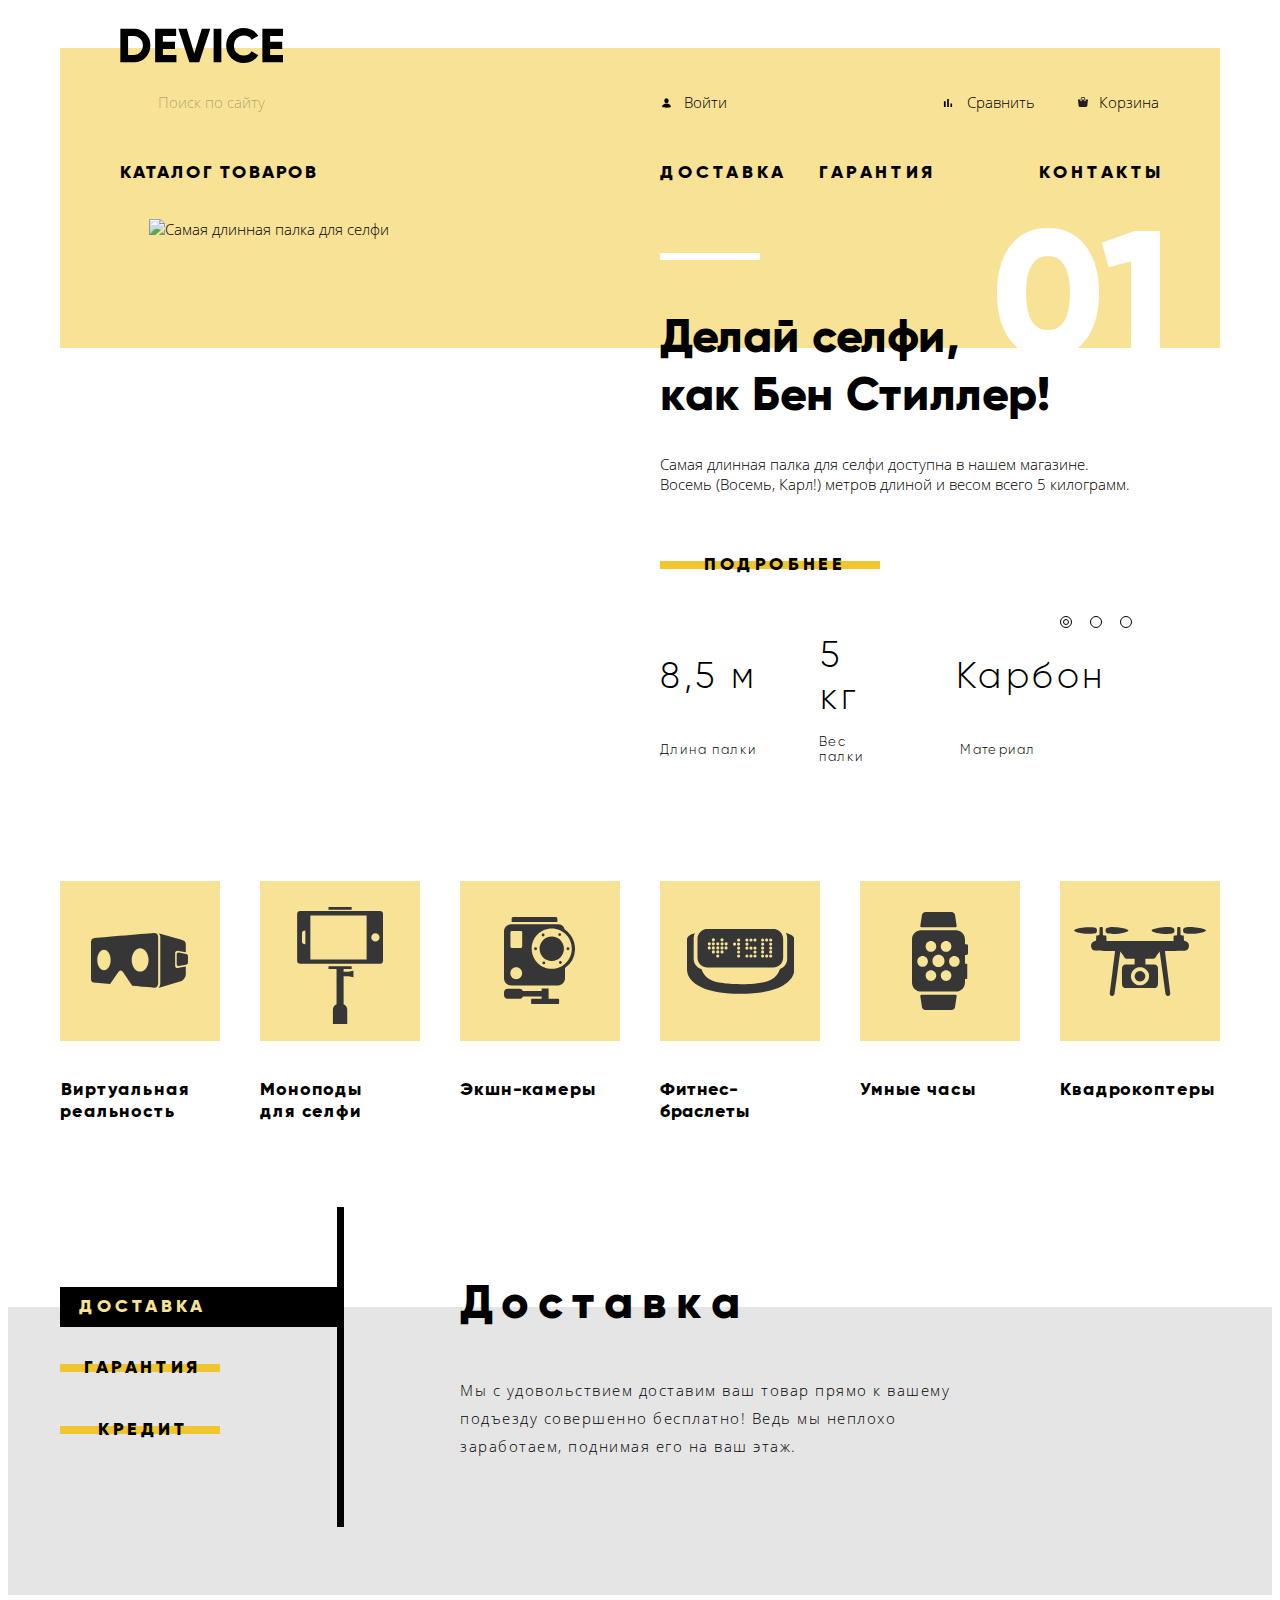
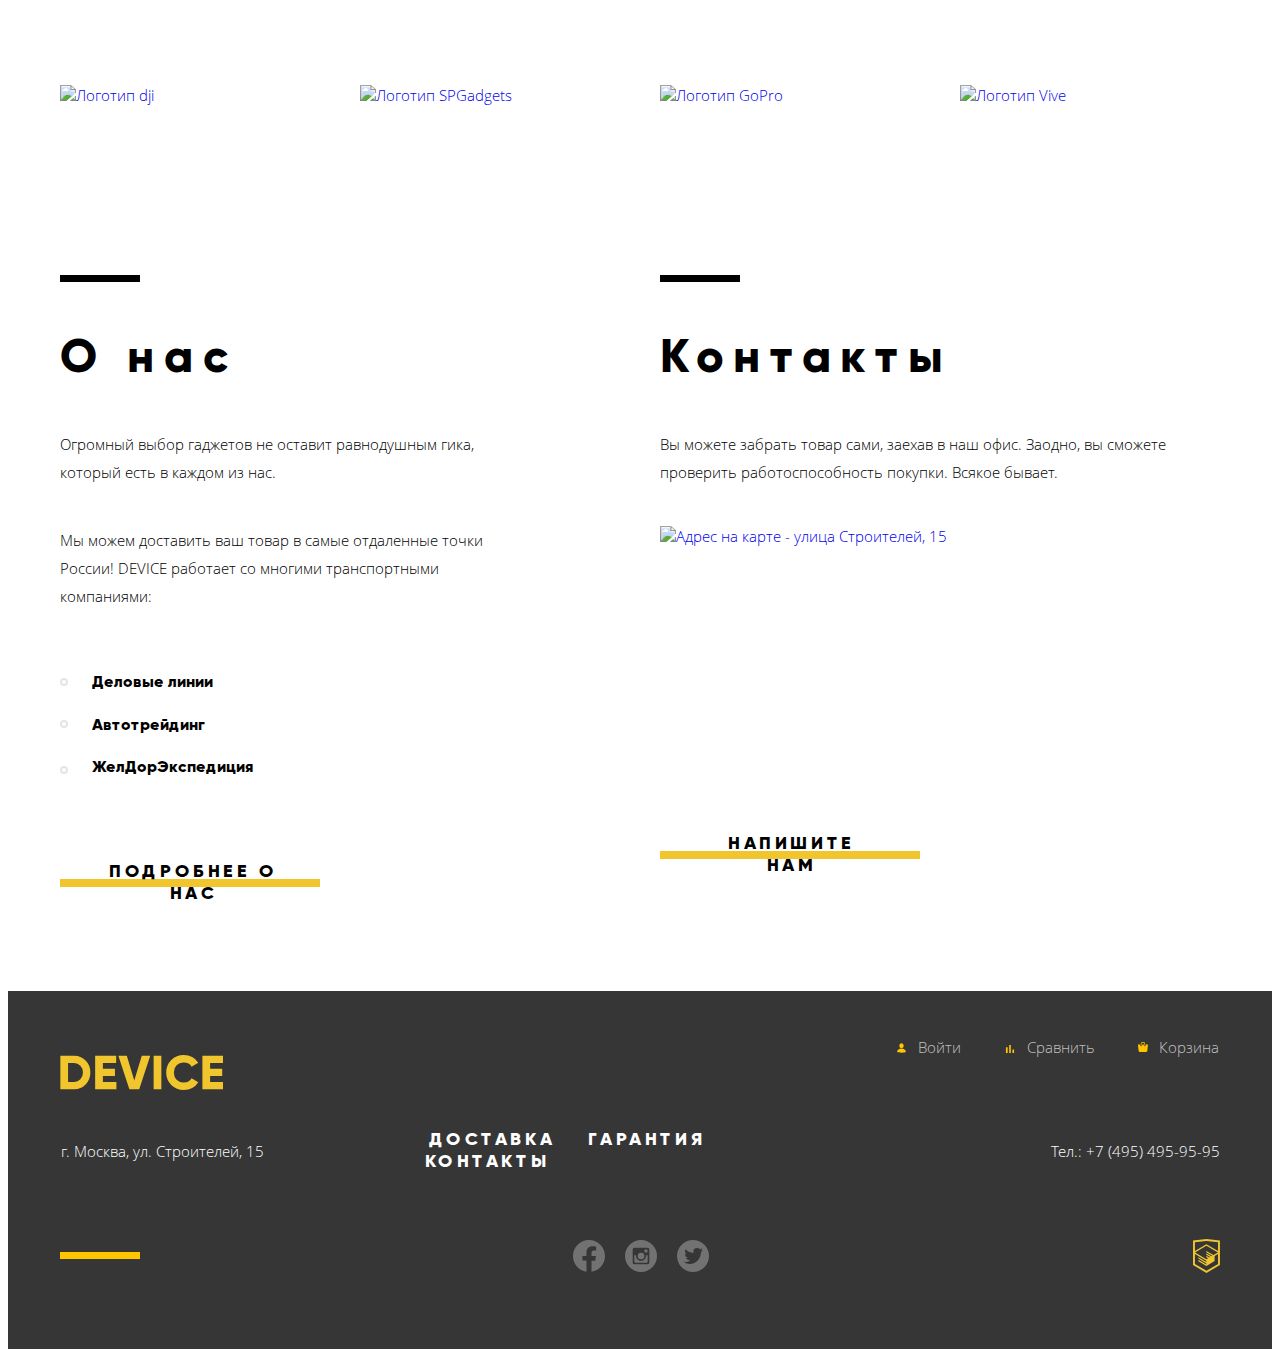
==== commit b9e4131f: "final" ====
--- a/index.html
+++ b/index.html
@@ -4,7 +4,7 @@
     <meta charset="utf-8">
     <meta name="viewport" content="width=device-width, initial-scale=1">
     <meta name="description" content="Гаджеты и аксессуары в интернет-магазине DEVICE, лучшие цены, доставка по Украине и России, официальная гарантия!">
-    <meta name="keywords" content="гаджеты и аксессуары, девайс, devise">
+    <meta name="keywords" content="гаджеты и аксессуары, девайс, DEVICE">
     <title>Интернет-магазин Девайс</title>
     <!--<link rel="stylesheet" href="css/normalize.css">-->
     <!--<link rel="stylesheet" href="css/style.css">-->
@@ -12,517 +12,521 @@
     <link rel="stylesheet" href="css/style.min.css">
   </head>
   <body class="body">
-      <!--===Заголовок===-->
-      <header class="header">
-        <div class="containers">
-          <h1 class="visually-hidden">DEVISE - Интернет-магазин гаджетов и аксессуаров</h1>
-          <!--Логотип сайта-->
-            <svg class="icon-mainlogo" width="163" height="35" role="img" viewBox="0 0 163 35" xmlns="http://www.w3.org/2000/svg" aria-label="Логотип DEVISE">
-              <g id="icon-logo">
-                <path d="m0.35 0.7v33.6h13.532a15.723 15.723 0 0 0 11.72-4.824 16.464 16.464 0 0 0 4.712-11.976 16.465 16.465 0 0 0-4.712-11.976 15.723 15.723 0 0 0-11.72-4.824zm7.733 26.208v-18.819h5.8a8.648 8.648 0 0 1 6.5 2.568 9.412 9.412 0 0 1 2.489 6.84 9.41 9.41 0 0 1-2.489 6.84 8.646 8.646 0 0 1-6.5 2.568h-5.8zm34.8-5.952h12.082v-7.3h-12.086v-5.567h13.291v-7.389h-21.024v33.6h21.265v-7.392h-13.532v-5.952zm36.343 13.344 11.019-33.6h-8.458l-7.491 24.72-7.491-24.72h-8.457l11.019 33.6zm14.4 0h7.733v-33.6h-7.733zm38.615-1.416a15.514 15.514 0 0 0 6.041-5.688l-6.67-3.84a7.488 7.488 0 0 1-3.165 3.024 9.874 9.874 0 0 1-4.664 1.1 9.594 9.594 0 0 1-7.177-2.736 9.907 9.907 0 0 1-2.682-7.248 9.908 9.908 0 0 1 2.682-7.248 9.594 9.594 0 0 1 7.177-2.736 9.914 9.914 0 0 1 4.64 1.08 7.6 7.6 0 0 1 3.189 3.048l6.67-3.84a15.881 15.881 0 0 0-6.09-5.688 17.419 17.419 0 0 0-8.409-2.088 17.12 17.12 0 0 0-17.592 17.472 17.12 17.12 0 0 0 17.589 17.476 17.519 17.519 0 0 0 8.458-2.088zm17.881-11.928h12.082v-7.3h-12.085v-5.567h13.29v-7.389h-21.022v33.6h21.264v-7.392h-13.532v-5.952z"/>
-              </g>
-            </svg>
-          <!--Навигация-->
-          <nav>
-            <!--Навигация пользователя-->
-            <ul class="user-nav">
-              <li class="user-nav__item user-nav__item-search">
-                <!--Форма поиска-->
-                <form class="user-nav__search" action="https://echo.htmlacademy.ru" method="post" target="_blank">
-                  <input class="user-nav__search-field" type="search" name="search" aria-label="Поиск по сайту" placeholder="Поиск по сайту">
-                  <button class="user-nav__search-button" type="submit" aria-label="Кнопка поиска">найти</button>
-                </form>
-              </li>
-              <li class="user-nav__item">
-                <a class="user-nav__link user-nav__link-user" href="#" aria-label="Вход на сайт">
-                  <svg class="icon-user" width="13" height="14" viewBox="0 0 13 14" xmlns="http://www.w3.org/2000/svg">
-                    <g id="icon-user">
-                      <path d="M6.5 2.333c1.197 0 2.167 1.044 2.167 2.334C8.667 5.956 7.697 7 6.5 7 5.303 7 4.333 5.956 4.333 4.667c0-1.29.97-2.334 2.167-2.334zm0 9.334s4.333 0 4.333-1.167c0-1.4-2.112-2.917-4.333-2.917-2.22 0-4.333 1.517-4.333 2.917 0 1.167 4.333 1.167 4.333 1.167z"/>
-                    </g>
-                  </svg>
-                  Войти</a>
-              </li>
-              <li class="user-nav__item user-nav__item-comparison">
-                <a class="user-nav__link user-nav__link-comparison" href="#" aria-label="Сравнение товара">
-                  <svg class="icon-comparison" width="14" height="14" viewBox="0 0 14 14" xmlns="http://www.w3.org/2000/svg">
-                    <g id="icon-comparison">
-                      <path d="M2.91669 5.36669H4.66669V11.0834H2.91669V5.36669ZM6.18335 2.91669H7.81669V11.0834H6.18335V2.91669ZM9.45002 7.58335H11.0834V11.0834H9.45002V7.58335Z"/>
-                    </g>
-                  </svg>
-                  Сравнить</a>
-              </li>
-              <li class="user-nav__item">
-                <a class="user-nav__link user-nav__link-basket" href="#" aria-label="Товар в корзине">
-                  <svg class="icon-basket" width="10" height="10" viewBox="0 0 10 10" xmlns="http://www.w3.org/2000/svg">
-                    <g id="icon-basket">
-                      <path d="M9.86209 2.52174C9.79272 2.43994 9.69335 2.39319 9.58921 2.39319H7.65768V3.41883C7.65768 3.89011 7.25353 4.27353 6.75677 4.27353C6.26002 4.27353 5.85587 3.89011 5.85587 3.41883V2.39319H4.05407V3.41883C4.05407 3.89011 3.64993 4.27353 3.15317 4.27353C2.65641 4.27353 2.25227 3.89011 2.25227 3.41883V2.39319H0.320829C0.216595 2.39319 0.117225 2.43994 0.0478559 2.52174C-0.0216036 2.60353 -0.0544864 2.71259 -0.0425945 2.82148L0.605604 8.78464C0.617676 9.45695 1.14173 10 1.78425 10H8.12578C8.76822 10 9.29227 9.45695 9.30443 8.78456L9.95263 2.82139C9.96443 2.71259 9.93155 2.60353 9.86209 2.52174Z"/>
-                      <path d="M3.15321 3.76068C3.35195 3.76068 3.51357 3.60735 3.51357 3.4188V1.53846C3.51357 1.01051 4.07474 0.683761 4.59465 0.683761H5.49555C6.04276 0.683761 6.39645 1.01923 6.39645 1.53846V3.4188C6.39645 3.60735 6.55816 3.76068 6.75681 3.76068C6.95546 3.76068 7.11717 3.60735 7.11717 3.4188V1.53846C7.11717 0.647009 6.43519 0 5.49555 0H4.59465C3.60114 0 2.79285 0.690171 2.79285 1.53846V3.4188C2.79285 3.60735 2.95447 3.76068 3.15321 3.76068Z"/>
-                    </g>
-                  </svg>
-                  Корзина</a>
-              </li>
-            </ul>
-            <!--Навигация по сайту-->
-            <ul class="site-nav">
-              <li class="site-nav__item site-nav__item-catalog">
-                <a class="site-nav__link site-nav__link-catalog site-nav__link-letter-spacing" href="#" aria-label="Каталог товаров с кнопкой вызова подменю">Каталог товаров</a>
-                <button class="catalog-button catalog-button-hover" type="button" aria-label="Кнопка вызова подменю"></button>
-                <ul class="site-nav__sublist">
-                  <li  class="site-nav__sublist-item">
-                    <ul>
-                      <li>
-                        <a class="site-nav__sublist-link" href="#" aria-label="Раздел - виртуальная реальность">Виртуальная реальность</a>
-                      </li>
-                      <li>
-                        <a class="site-nav__sublist-link" href="monopods-for-selfie.html" aria-label="Раздел - моноподы для селфи">Моноподы для селфи</a>
-                      </li>
-                      <li>
-                        <a class="site-nav__sublist-link" href="#" aria-label="Раздел - экшн-камеры">Экшн-камеры</a>
-                      </li>
-                    </ul>
-                  </li>
-                  <li class="site-nav__sublist-item">
-                    <ul>
-                      <li>
-                        <a class="site-nav__sublist-link" href="#" aria-label="Раздел - фитнес-браслеты">Фитнес-браслеты</a>
-                      </li>
-                      <li>
-                        <a class="site-nav__sublist-link" href="#" aria-label="Раздел - умные часы">Умные часы</a>
-                      </li>
-                    </ul>
-                  </li>
-                  <li class="site-nav__sublist-item">
-                    <ul>
-                      <li>
-                        <a class="site-nav__sublist-link" href="#" aria-label="Раздел - квадрокоптеры">Квадрокоптеры</a>
-                      </li>
-                    </ul>
-                  </li>
-                </ul>
-              </li>
-              <li class="site-nav__item">
-                <a class="site-nav__link" href="#services" aria-label="Доставка товара">Доставка</a>
-              </li>
-              <li class="site-nav__item">
-                <a class="site-nav__link" href="#services" aria-label="Гарантия на товар">Гарантия</a>
-              </li>
-              <li class="site-nav__item">
-                <a class="site-nav__link" href="#contacts" aria-label="Как найти и связаться с нами">Контакты</a>
-              </li>
-            </ul>
-          </nav>
-        </div>
-      </header>
-
-      <main>
-        <!--===Слайдер===-->
-        <section class="slider">
-          <div class="slider__container">
-            <!--Управление слайдером-->
-            <input class="visually-hidden slider__switch" type="radio" name="slider" id="slider__switch-1" tabindex="-1" checked>
-            <input class="visually-hidden slider__switch" type="radio" name="slider" id="slider__switch-2" tabindex="-1">
-            <input class="visually-hidden slider__switch" type="radio" name="slider" id="slider__switch-3" tabindex="-1">
-            <!---->
-            <ul class="slider__list">
-              <!--Слайд 1-->
-              <li class="slider__item slider__item-1">
-                <div class="slider-picture slider-picture-1">
-                  <img src="img/longest-selfie-stick.png" width="384" height="486" alt="Самая длинная палка для селфи">
-                </div>
-                <div class="slider__content">
-                  <span class="number">01</span>
-                  <h2>Делай селфи,<br>как Бен Стиллер!</h2>
-                  <p>Самая длинная палка для селфи доступна в нашем магазине. Восемь (Восемь, Карл!) метров длиной и весом всего 5 килограмм.</p>
-                  <a class="button  slider__content-button" href="#" aria-label="Переход на страницу товара">Подробнее</a>
-                  <table class="table-item table-item-1">
+    <!--===Заголовок===-->
+    <header class="header">
+      <div class="containers">
+        <h1 class="visually-hidden">DEVICE - Интернет-магазин гаджетов и аксессуаров</h1>
+        <!--Логотип сайта-->
+        <svg class="icon-mainlogo" width="163" height="35" role="img" viewBox="0 0 163 35" xmlns="http://www.w3.org/2000/svg" aria-label="DEVICE">
+          <g id="icon-logo">
+            <path d="m0.35 0.7v33.6h13.532a15.723 15.723 0 0 0 11.72-4.824 16.464 16.464 0 0 0 4.712-11.976 16.465 16.465 0 0 0-4.712-11.976 15.723 15.723 0 0 0-11.72-4.824zm7.733 26.208v-18.819h5.8a8.648 8.648 0 0 1 6.5 2.568 9.412 9.412 0 0 1 2.489 6.84 9.41 9.41 0 0 1-2.489 6.84 8.646 8.646 0 0 1-6.5 2.568h-5.8zm34.8-5.952h12.082v-7.3h-12.086v-5.567h13.291v-7.389h-21.024v33.6h21.265v-7.392h-13.532v-5.952zm36.343 13.344 11.019-33.6h-8.458l-7.491 24.72-7.491-24.72h-8.457l11.019 33.6zm14.4 0h7.733v-33.6h-7.733zm38.615-1.416a15.514 15.514 0 0 0 6.041-5.688l-6.67-3.84a7.488 7.488 0 0 1-3.165 3.024 9.874 9.874 0 0 1-4.664 1.1 9.594 9.594 0 0 1-7.177-2.736 9.907 9.907 0 0 1-2.682-7.248 9.908 9.908 0 0 1 2.682-7.248 9.594 9.594 0 0 1 7.177-2.736 9.914 9.914 0 0 1 4.64 1.08 7.6 7.6 0 0 1 3.189 3.048l6.67-3.84a15.881 15.881 0 0 0-6.09-5.688 17.419 17.419 0 0 0-8.409-2.088 17.12 17.12 0 0 0-17.592 17.472 17.12 17.12 0 0 0 17.589 17.476 17.519 17.519 0 0 0 8.458-2.088zm17.881-11.928h12.082v-7.3h-12.085v-5.567h13.29v-7.389h-21.022v33.6h21.264v-7.392h-13.532v-5.952z"/>
+          </g>
+        </svg>
+        <!--Навигация-->
+        <nav>
+          <!--Навигация пользователя-->
+          <ul class="user-nav">
+            <li class="user-nav__item user-nav__item-search">
+              <!--Форма поиска-->
+              <form class="user-nav__search" action="https://echo.htmlacademy.ru" method="post" target="_blank">
+                <label for="search" class="visually-hidden">Поиск</label>
+                <input class="user-nav__search-field" type="search" name="search" id="search" aria-label="Поиск по сайту" placeholder="Поиск по сайту">
+                <button class="user-nav__search-button" type="submit" aria-label="Кнопка поиска">найти</button>
+              </form>
+            </li>
+            <li class="user-nav__item">
+              <a class="user-nav__link user-nav__link-user" href="#" aria-label="Вход на сайт">
+                <svg class="icon-user" width="13" height="14" viewBox="0 0 13 14" xmlns="http://www.w3.org/2000/svg">
+                  <g id="icon-user">
+                    <path d="M6.5 2.333c1.197 0 2.167 1.044 2.167 2.334C8.667 5.956 7.697 7 6.5 7 5.303 7 4.333 5.956 4.333 4.667c0-1.29.97-2.334 2.167-2.334zm0 9.334s4.333 0 4.333-1.167c0-1.4-2.112-2.917-4.333-2.917-2.22 0-4.333 1.517-4.333 2.917 0 1.167 4.333 1.167 4.333 1.167z"/>
+                  </g>
+                </svg>
+                Войти</a>
+            </li>
+            <li class="user-nav__item">
+              <a class="user-nav__link user-nav__link-comparison" href="#" aria-label="Сравнение товара">
+                <svg class="icon-comparison" width="14" height="14" viewBox="0 0 14 14" xmlns="http://www.w3.org/2000/svg">
+                  <g id="icon-comparison">
+                    <path d="M2.91669 5.36669H4.66669V11.0834H2.91669V5.36669ZM6.18335 2.91669H7.81669V11.0834H6.18335V2.91669ZM9.45002 7.58335H11.0834V11.0834H9.45002V7.58335Z"/>
+                  </g>
+                </svg>
+                Сравнить</a>
+            </li>
+            <li class="user-nav__item">
+              <a class="user-nav__link user-nav__link-basket" href="#" aria-label="Товар в корзине">
+                <svg class="icon-basket" width="10" height="10" viewBox="0 0 10 10" xmlns="http://www.w3.org/2000/svg">
+                  <g id="icon-basket">
+                    <path d="M9.86209 2.52174C9.79272 2.43994 9.69335 2.39319 9.58921 2.39319H7.65768V3.41883C7.65768 3.89011 7.25353 4.27353 6.75677 4.27353C6.26002 4.27353 5.85587 3.89011 5.85587 3.41883V2.39319H4.05407V3.41883C4.05407 3.89011 3.64993 4.27353 3.15317 4.27353C2.65641 4.27353 2.25227 3.89011 2.25227 3.41883V2.39319H0.320829C0.216595 2.39319 0.117225 2.43994 0.0478559 2.52174C-0.0216036 2.60353 -0.0544864 2.71259 -0.0425945 2.82148L0.605604 8.78464C0.617676 9.45695 1.14173 10 1.78425 10H8.12578C8.76822 10 9.29227 9.45695 9.30443 8.78456L9.95263 2.82139C9.96443 2.71259 9.93155 2.60353 9.86209 2.52174Z"/>
+                    <path d="M3.15321 3.76068C3.35195 3.76068 3.51357 3.60735 3.51357 3.4188V1.53846C3.51357 1.01051 4.07474 0.683761 4.59465 0.683761H5.49555C6.04276 0.683761 6.39645 1.01923 6.39645 1.53846V3.4188C6.39645 3.60735 6.55816 3.76068 6.75681 3.76068C6.95546 3.76068 7.11717 3.60735 7.11717 3.4188V1.53846C7.11717 0.647009 6.43519 0 5.49555 0H4.59465C3.60114 0 2.79285 0.690171 2.79285 1.53846V3.4188C2.79285 3.60735 2.95447 3.76068 3.15321 3.76068Z"/>
+                  </g>
+                </svg>
+                Корзина</a>
+            </li>
+          </ul>
+          <!--Навигация по сайту-->
+          <ul class="site-nav">
+            <li class="site-nav__item site-nav__item-catalog">
+              <a class="site-nav__link site-nav__link-catalog site-nav__link-letter-spacing" href="#" aria-label="Каталог товаров с кнопкой вызова подменю">Каталог товаров</a>
+              <button class="catalog-button catalog-button-hover" type="button" aria-label="Кнопка вызова подменю"></button>
+              <ul class="site-nav__sublist">
+                <li  class="site-nav__sublist-item">
+                  <ul>
+                    <li>
+                      <a class="site-nav__sublist-link" href="#" aria-label="Раздел - виртуальная реальность">Виртуальная реальность</a>
+                    </li>
+                    <li>
+                      <a class="site-nav__sublist-link" href="monopods-for-selfie.html" aria-label="Раздел - моноподы для селфи">Моноподы для селфи</a>
+                    </li>
+                    <li>
+                      <a class="site-nav__sublist-link" href="#" aria-label="Раздел - экшн-камеры">Экшн-камеры</a>
+                    </li>
+                  </ul>
+                </li>
+                <li class="site-nav__sublist-item">
+                  <ul>
+                    <li>
+                      <a class="site-nav__sublist-link" href="#" aria-label="Раздел - фитнес-браслеты">Фитнес-браслеты</a>
+                    </li>
+                    <li>
+                      <a class="site-nav__sublist-link" href="#" aria-label="Раздел - умные часы">Умные часы</a>
+                    </li>
+                  </ul>
+                </li>
+                <li class="site-nav__sublist-item">
+                  <ul>
+                    <li>
+                      <a class="site-nav__sublist-link" href="#" aria-label="Раздел - квадрокоптеры">Квадрокоптеры</a>
+                    </li>
+                  </ul>
+                </li>
+              </ul>
+            </li>
+            <li class="site-nav__item">
+              <a class="site-nav__link" href="#services" aria-label="Доставка товара">Доставка</a>
+            </li>
+            <li class="site-nav__item">
+              <a class="site-nav__link" href="#services" aria-label="Гарантия на товар">Гарантия</a>
+            </li>
+            <li class="site-nav__item">
+              <a class="site-nav__link" href="#contacts" aria-label="Как найти и связаться с нами">Контакты</a>
+            </li>
+          </ul>
+        </nav>
+      </div>
+    </header>
+    <!--===Контент сайта====-->
+    <main>
+      <!--===Слайдер===-->
+      <section class="slider">
+        <div class="slider__container">
+          <!--Управление слайдером-->
+          <input class="visually-hidden slider__switch" type="radio" name="slider" id="slider__switch-1" tabindex="-1" checked>
+          <input class="visually-hidden slider__switch" type="radio" name="slider" id="slider__switch-2" tabindex="-1">
+          <input class="visually-hidden slider__switch" type="radio" name="slider" id="slider__switch-3" tabindex="-1">
+          <!---->
+          <ul class="slider__list">
+            <!--Слайд 1-->
+            <li class="slider__item slider__item-1">
+              <div class="longest-selfie-stick">
+                <img src="img/longest-selfie-stick.png" width="384" height="486" alt="Самая длинная палка для селфи">
+              </div>
+              <div class="slider__content">
+                <span class="number">01</span>
+                <h2>Делай селфи,<br>как Бен Стиллер!</h2>
+                <p>Самая длинная палка для селфи доступна в нашем магазине. Восемь (Восемь, Карл!) метров длиной и весом всего 5 килограмм.</p>
+                <a class="button  slider__content-button" href="#" aria-label="Переход на страницу товара">Подробнее</a>
+                <table class="table-item table-item-1">
+                  <tr>
+                    <th class="option-value col1">8,5 м</th>
+                    <th class="space"></th>
+                    <th class="option-value col2">5 кг</th>
+                    <th class="space"></th>
+                    <th class="option-value col3">Карбон</th>
+                  </tr>
+                  <tr>
+                    <td class="option-name">Длина палки</td>
+                    <td class="space"></td>
+                    <td class="option-name">Вес палки</td>
+                    <td class="space"></td>
+                    <td class="option-name option-material">Материал</td>
+                  </tr>
+                </table>
+              </div>
+            </li>
+            <!--Слайд 2-->
+            <li class="slider__item slider__item-2">
+              <div class="motivational-fitness-bracelets">
+                <img src="img/motivational-fitness-bracelets.png" width="345" height="485" alt="Фитнес браслет">
+              </div>
+              <div class="slider__content">
+                <span class="number">02</span>
+                <h2>Худеем<br>правильно!</h2>
+                <p>Мотивирующие фитнес-браслеты помогут найти в себе силы не&nbsp;пропускать занятия и соблюдать диету.</p>
+                <a class="button  slider__content-button" href="#" aria-label="Переход на страницу товара">Подробнее</a>
+                <table class="table-item table-item-2">
+                  <tr>
+                    <th class="option-value">48 часов</th>
+                  </tr>
+                  <tr>
+                    <td class="option-name">Без подзарядки</td>
+                  </tr>
+                </table>
+              </div>
+            </li>
+            <!--Слайд 3-->
+            <li class="slider__item slider__item-3">
+              <div class="quadrocopter">
+                <img src="img/quadrocopter.png" width="526" height="334" alt="Квадрокоптер">
+              </div>
+              <div class="slider__content">
+                <span class="number">03</span>
+                <h2>Порхает как бабочка, жалит как пчела!</h2>
+                <p>Этот обычный, на первый взгляд, квадрокоптер оснащен мощным&nbsp;лазером, замаскированным под стандартную камеру.</p>
+                <a class="button  slider__content-button" href="#" aria-label="Переход на страницу товара">Подробнее</a>
+                <div class="slider__content__table-flex">
+                  <table class="table-item table-item-3 ">
                     <tr>
-                      <th class="option-value col1">8,5 м</th>
-                      <th class="space"></th>
-                      <th class="option-value col2">5 кг</th>
-                      <th class="space"></th>
-                      <th class="option-value col3">Карбон</th>
+                      <th class="option-value">800 м</th>
                     </tr>
                     <tr>
-                      <td class="option-name">Длина палки</td>
-                      <td class="space"></td>
-                      <td class="option-name">Вес палки</td>
-                      <td class="space"></td>
-                      <td class="option-name option-material">Материал</td>
+                      <td class="option-name">Дальность полёта</td>
                     </tr>
                   </table>
-                </div>
-              </li>
-              <!--Слайд 2-->
-              <li class="slider__item slider__item-2">
-                <div class="slider-picture slider-picture-2">
-                  <img src="img/motivational-fitness-bracelets.png" width="345" height="485" alt="Фитнес браслет">
-                </div>
-                <div class="slider__content">
-                  <span class="number">02</span>
-                  <h2>Худеем<br>правильно!</h2>
-                  <p>Мотивирующие фитнес-браслеты помогут найти в себе силы не&nbsp;пропускать занятия и соблюдать диету.</p>
-                  <a class="button  slider__content-button" href="#" aria-label="Переход на страницу товара">Подробнее</a>
-                  <table class="table-item table-item-2">
+                  <table class="table-item table-item-3">
                     <tr>
-                      <th class="option-value">48 часов</th>
+                      <th class="option-value">50 м</th>
                     </tr>
                     <tr>
-                      <td class="option-name">Без подзарядки</td>
+                      <td class="option-name">Радиус поражения</td>
                     </tr>
                   </table>
                 </div>
-              </li>
-              <!--Слайд 3-->
-              <li class="slider__item slider__item-3">
-                <div class="slider-picture slider-picture-3">
-                  <img src="img/quadrocopter.png" width="526" height="334" alt="Квадрокоптер">
-                </div>
-                <div class="slider__content">
-                  <span class="number">03</span>
-                  <h2>Порхает как бабочка, жалит как пчела!</h2>
-                  <p>Этот обычный, на первый взгляд, квадрокоптер оснащен мощным&nbsp;лазером, замаскированным под стандартную камеру.</p>
-                  <a class="button  slider__content-button" href="#" aria-label="Переход на страницу товара">Подробнее</a>
-                  <div class="slider__content__table-flex">
-                    <table class="table-item table-item-3 ">
-                      <tr>
-                        <th class="option-value">800 м</th>
-                      </tr>
-                      <tr>
-                        <td class="option-name">Дальность полёта</td>
-                      </tr>
-                    </table>
-                    <table class="table-item table-item-3">
-                      <tr>
-                        <th class="option-value">50 м</th>
-                      </tr>
-                      <tr>
-                        <td class="option-name">Радиус поражения</td>
-                      </tr>
-                    </table>
-                  </div>
-                </div>
-              </li>
+              </div>
+            </li>
+          </ul>
+          <!--Управление слайдером-->
+          <div class="slider__controls">
+            <label class="slider__switch slider__switch-1" for="slider__switch-1" tabindex="0">
+              <span class="visually-hidden">Слайд 1</span>
+            </label>
+            <label class="slider__switch slider__switch-2" for="slider__switch-2" tabindex="0">
+              <span class="visually-hidden">Слайд 2</span>
+            </label>
+            <label class="slider__switch slider__switch-3" for="slider__switch-3" tabindex="0">
+              <span class="visually-hidden">Слайд 3</span>
+            </label>
+          </div>
+          <!---->
+        </div>
+      </section>
+      <!--===Каталог товаров===-->
+      <section class="catalog-mainmenu">
+        <h2 class="visually-hidden">Основное меню категорий товаров на сайте</h2>
+        <div class="container">
+          <ul class="catalog-mainmenu__list">
+            <!--Виртуальная реальность-->
+            <li class="catalog-mainmenu__item">
+              <a href="#" class="catalog-mainmenu__link"  aria-label="Категория - Виртуальная реальность">
+                <div class="catalog-mainmenu__link-container">
+                  <svg xmlns="http://www.w3.org/2000/svg" class="icon-catalog-mainmenu icon-virtual-reality" width="97" height="55" viewBox="0 0 97 55" fill="none">
+                    <path d="M84.131 32.639V20.003c0-1.309 1.045-2.37 2.335-2.37l8.326 1.581V11.02c0-2.355-1.708-3.43-4.202-4.265L67.403.175c1.616 1.391 1.89 2.04 1.89 4.396V49.78c0 2.356-.45 4.066-1.968 5.21l23.265-7.065c2.401-.833 4.202-4.216 4.202-6.572V33.44l-8.326 1.567c-1.29.002-2.335-1.06-2.335-2.368z"/><path d="M95.129 20.979l-7.598-1.444c-1.008 0-1.824.829-1.824 1.851v9.868c0 1.023.816 1.852 1.824 1.852l7.598-1.431c1.154-.419 1.824-.829 1.824-1.852V22.83c0-1.022-.766-1.507-1.824-1.851zM67.17 4.483c0-5.08-4.232-4.459-4.232-4.459S5.832 4.738 2.838 5.145C-.156 5.552.001 9.532.001 9.532L0 45.812c0 3.743 2.599 3.753 2.599 3.753l16.477 1.403L27.212 39.3s1.109-1.828 2.505-1.828c1.397 0 2.432 1.861 2.432 1.861l9.061 13.521s18.895 1.909 22.521 1.909c3.626-.001 3.439-5.024 3.439-5.024V4.483zM12.982 37.192c-3.698 0-6.696-4.601-6.696-10.275s2.998-10.275 6.696-10.275c3.698 0 6.696 4.601 6.696 10.275s-2.998 10.275-6.696 10.275zm36.158 1.426c-4.662 0-8.44-5.239-8.44-11.701 0-6.463 3.779-11.702 8.44-11.702 4.662 0 8.442 5.239 8.442 11.702 0 6.462-3.78 11.701-8.442 11.701z"/>
+                  </svg>
+                </div>
+                <span class="catalog-mainmenu__name">Виртуальная реальность</span>
+              </a>
+            </li>
+            <!--Моноподы для селфи-->
+            <li class="catalog-mainmenu__item">
+              <a href="monopods-for-selfie.html" class="catalog-mainmenu__link" aria-label="Категория - Моноподы для селфи">
+                <div class="catalog-mainmenu__link-container">
+                  <svg class="icon-catalog-mainmenu icon-monopods-for-selfie" width="86" height="117" viewBox="0 0 86 117" xmlns="http://www.w3.org/2000/svg">
+                      <path d="M82.821 4.011H3.33A3.188 3.188 0 00.142 7.199v46.413a3.187 3.187 0 003.188 3.189h79.492a3.188 3.188 0 003.189-3.189V7.199a3.189 3.189 0 00-3.19-3.188zM8.392 37.236h-.226a3.19 3.19 0 01-3.189-3.189v-7.283a3.188 3.188 0 013.189-3.188h.226v13.66zm61.231 15.172H13.341V8.402h56.282v44.006zM78.4 34.552a4.146 4.146 0 01-4.146-4.147 4.146 4.146 0 114.146 4.147zM54.654 0H31.497v2.758h23.157V0zM46.608 64.861v-2.973h8.046V59.13H31.498v2.758h8.045v35.246a6.068 6.068 0 00-3.635 5.559V117h14.335v-14.307a6.062 6.062 0 00-3.636-5.557v-27.99h4.796l5.05 1.213v-6.711l-5.05 1.213h-4.795z"/>
+                    </svg>
+                </div>
+                <span class="catalog-mainmenu__name">Моноподы для&nbsp;селфи</span><!--&nbsp; - костыль-->
+              </a>
+            </li>
+            <!--Экшн-камеры-->
+            <li class="catalog-mainmenu__item">
+              <a href="#" class="catalog-mainmenu__link" aria-label="Категория - Экшн-камеры">
+                <div class="catalog-mainmenu__link-container">
+                  <svg xmlns="http://www.w3.org/2000/svg" class="icon-catalog-mainmenu icon-action-cameras" width="71" height="87" viewBox="0 0 71 87">
+                    <path d="M53.349 1.49c0-.736-.578-1.49-1.311-1.49H9.053C8.32 0 7.672.754 7.672 1.49v3.522h45.676V1.49h.001zM54.202 81.809h-9.597V71.426h-6.958v2.507H18.774c-.537-1.254-1.757-2.148-3.181-2.148H3.559C1.642 71.784 0 73.387 0 75.311v3.018c0 1.924 1.642 3.48 3.559 3.48h12.035c1.511 0 2.792-.896 3.269-2.326h18.785v2.326H28.13c-.533 0-1.01.437-1.01.972v3.172c0 .535.478 1.048 1.01 1.048h26.072c.533 0 .93-.513.93-1.048V82.78c0-.535-.397-.971-.93-.971zM60.666 12.39a7.037 7.037 0 00-6.771-5.05H7.148C3.25 7.34 0 10.449 0 14.361v46.9c0 3.912 3.25 7.121 7.148 7.121h46.747c3.898 0 7.126-3.209 7.126-7.121V50.915a23.228 23.228 0 0010.001-19.164c-.001-8.079-4.132-15.181-10.356-19.361zM12.238 62.151c-3.259 0-5.901-2.65-5.901-5.921 0-3.27 2.642-5.922 5.901-5.922s5.902 2.652 5.902 5.922c0 3.271-2.643 5.921-5.902 5.921zm5.961-32.605a1.42 1.42 0 01-1.418 1.422h-8.94a1.42 1.42 0 01-1.418-1.422v-14.16a1.42 1.42 0 011.418-1.423h8.939a1.42 1.42 0 011.418 1.423v14.16h.001zm29.563 22.312c-11.076 0-20.057-9.01-20.057-20.123 0-11.113 8.98-20.124 20.057-20.124 11.077 0 20.058 9.01 20.058 20.124 0 11.114-8.981 20.123-20.058 20.123z"/>
+                    <path d="M47.762 43.964c6.731 0 12.188-5.475 12.188-12.229s-5.457-12.229-12.188-12.229c-6.731 0-12.188 5.475-12.188 12.229s5.457 12.229 12.188 12.229zM31.562 33.171a1.435 1.435 0 100-2.87 1.435 1.435 0 000 2.87zM63.963 33.171a1.435 1.435 0 100-2.87 1.435 1.435 0 000 2.87zM39.109 19.429a1.435 1.435 0 100-2.87 1.435 1.435 0 000 2.87zM56.415 46.912c.79 0 1.43-.643 1.43-1.436 0-.793-.64-1.436-1.43-1.436-.79 0-1.43.643-1.43 1.436 0 .793.64 1.436 1.43 1.436zM55.697 19a1.435 1.435 0 100-2.87 1.435 1.435 0 000 2.87zM39.828 47.341a1.435 1.435 0 100-2.87 1.435 1.435 0 000 2.87z"/>
+                  </svg>
+                </div>
+                <span class="catalog-mainmenu__name">Экшн-камеры</span>
+              </a>
+            </li>
+            <!--Фитнес-браслеты-->
+            <li class="catalog-mainmenu__item">
+              <a href="#" class="catalog-mainmenu__link" aria-label="Категория - Фитнес-браслеты">
+                <div class="catalog-mainmenu__link-container">
+                  <svg class="icon-catalog-mainmenu icon-fitness-bracelets" width="107" height="65" viewBox="0 0 107 65" xmlns="http://www.w3.org/2000/svg">
+                    <path d="M98.967 4.074c.752 1.441 1.209 3.08 1.209 4.818v21.102c0 4.616-3.092 8.527-7.246 9.9-1.325 3.987-3.778 7.854-8.051 10.432-8.676 5.231-31.124 4.837-31.198 4.837-.078 0-22.513.395-31.189-4.837-4.216-2.545-6.708-6.347-8.042-10.279-4.418-1.209-7.756-5.251-7.756-10.053V8.893c0-1.688.427-3.282 1.139-4.693C4.17 5.109 0 6.918 0 10.434v29.983C0 50.668 11.839 64.85 53.657 64.85c41.82 0 53.657-14.182 53.657-24.433V10.434c-.001-3.684-4.576-5.494-8.347-6.36z"/>
+                    <path d="M20.561 38.459h65.523c5.564 0 10.074-4.513 10.074-10.077V9.935c0-5.563-4.51-10.075-10.074-10.075H20.561c-5.564 0-10.075 4.511-10.075 10.075v18.447c0 5.564 4.511 10.077 10.075 10.077zM83.695 9.468a1.57 1.57 0 110 3.139 1.57 1.57 0 010-3.139zm0 4.039a1.569 1.569 0 110 3.138 1.569 1.569 0 010-3.138zm0 4.039a1.568 1.568 0 11.001 3.137 1.568 1.568 0 01-.001-3.137zm0 3.827a1.57 1.57 0 11-.001 3.14 1.57 1.57 0 01.001-3.14zm0 4.039a1.568 1.568 0 11.001 3.137 1.568 1.568 0 01-.001-3.137zM79.656 9.468c.867 0 1.568.703 1.568 1.57a1.568 1.568 0 11-3.136 0c0-.868.703-1.57 1.568-1.57zm0 15.944a1.568 1.568 0 110 3.135 1.568 1.568 0 010-3.135zM75.619 9.468a1.57 1.57 0 11-.003 3.14 1.57 1.57 0 01.003-3.14zm0 4.039a1.57 1.57 0 11-.003 3.139 1.57 1.57 0 01.003-3.139zm0 4.039a1.569 1.569 0 11-.002 3.138 1.569 1.569 0 01.002-3.138zm0 3.827a1.568 1.568 0 110 3.138 1.568 1.568 0 010-3.138zm0 4.039a1.569 1.569 0 11-.002 3.138 1.569 1.569 0 01.002-3.138zM67.965 9.468c.867 0 1.568.703 1.568 1.57a1.568 1.568 0 11-3.136 0 1.568 1.568 0 011.568-1.57zm0 8.078a1.568 1.568 0 110 3.14 1.568 1.568 0 010-3.14zm0 3.881a1.569 1.569 0 11-.002 3.136 1.569 1.569 0 01.002-3.136zm0 3.985a1.568 1.568 0 110 3.135 1.568 1.568 0 010-3.135zM63.926 9.468a1.57 1.57 0 110 3.14 1.57 1.57 0 010-3.14zm0 8.078a1.57 1.57 0 11.001 3.139 1.57 1.57 0 01-.001-3.139zm0 7.866a1.57 1.57 0 11.001 3.139 1.57 1.57 0 01-.001-3.139zM59.888 9.468a1.57 1.57 0 010 3.139 1.568 1.568 0 01-1.568-1.569 1.567 1.567 0 011.568-1.57zm0 4.039a1.57 1.57 0 11-.001 3.135 1.57 1.57 0 01.001-3.135zm0 4.039a1.57 1.57 0 11-.001 3.14 1.57 1.57 0 01.001-3.14zm0 7.866a1.57 1.57 0 010 3.137 1.569 1.569 0 010-3.137zm-8.29-15.944a1.57 1.57 0 110 3.139 1.57 1.57 0 010-3.139zm0 4.039a1.569 1.569 0 110 3.138 1.569 1.569 0 010-3.138zm0 4.039a1.568 1.568 0 11.001 3.137 1.568 1.568 0 01-.001-3.137zm0 3.881a1.568 1.568 0 110 3.137 1.569 1.569 0 010-3.137zm0 3.985a1.568 1.568 0 11.001 3.137 1.568 1.568 0 01-.001-3.137zm-4.039-11.905a1.568 1.568 0 110 3.136 1.568 1.568 0 010-3.136zm-8.502-.212a1.57 1.57 0 11-.001 3.135 1.57 1.57 0 01.001-3.135zm0 4.038a1.57 1.57 0 11-.003 3.141 1.57 1.57 0 01.003-3.141zm-4.039-8.078a1.57 1.57 0 11-.003 3.14 1.57 1.57 0 01.003-3.14zm0 4.04a1.57 1.57 0 11-.003 3.139 1.57 1.57 0 01.003-3.139zm0 4.038a1.57 1.57 0 11-.003 3.14 1.57 1.57 0 01.003-3.14zm0 4.04a1.569 1.569 0 11-.001 3.137 1.569 1.569 0 01.001-3.137zm-4.254-8.078a1.569 1.569 0 110 3.138 1.569 1.569 0 010-3.138zm0 4.038a1.57 1.57 0 110 3.139 1.57 1.57 0 010-3.139zm0 4.04a1.57 1.57 0 11-.001 3.14 1.57 1.57 0 01.001-3.14zm0 4.039a1.568 1.568 0 11.001 3.137 1.568 1.568 0 01-.001-3.137zM26.3 9.255a1.57 1.57 0 11.002 3.136 1.57 1.57 0 01-.002-3.136zm0 4.04a1.57 1.57 0 011.571 1.568 1.57 1.57 0 01-3.14 0 1.57 1.57 0 011.569-1.568zm0 4.038a1.571 1.571 0 110 3.14 1.571 1.571 0 010-3.14zm0 4.04a1.57 1.57 0 11.003 3.135 1.57 1.57 0 01-.003-3.135zm-4.037-8.078a1.57 1.57 0 11-.001 3.135 1.57 1.57 0 01.001-3.135zm0 4.038a1.57 1.57 0 010 3.14 1.57 1.57 0 010-3.14z"/>
+                  </svg>
+                </div>
+                <span class="catalog-mainmenu__name catalog-mainmenu__categories-fitness-bracelets">Фитнес-браслеты</span>
+              </a>
+            </li>
+            <!--Умные часы-->
+            <li class="catalog-mainmenu__item">
+              <a href="#" class="catalog-mainmenu__link" aria-label="Категория - Умные часы">
+                <div class="catalog-mainmenu__link-container">
+                  <svg xmlns="http://www.w3.org/2000/svg" class="icon-catalog-mainmenu icon-smart-watch" width="56" height="98" viewBox="0 0 56 98">
+                    <path d="M54.494 32.197h-1.515v-4.64c0-5.052-4.087-9.186-9.082-9.186H9.082C4.086 18.372 0 22.505 0 27.557v42.868c0 5.052 4.087 9.185 9.083 9.185h34.815c4.995 0 9.082-4.133 9.082-9.185V67.01h1.515a.764.764 0 00.757-.764V52.467a.765.765 0 00-.757-.766H52.98v-8.788h1.515c.832 0 1.514-.688 1.514-1.531v-7.654a1.529 1.529 0 00-1.515-1.531zm-20.412-3.109c2.926 0 5.299 2.398 5.299 5.358 0 2.96-2.373 5.358-5.299 5.358s-5.298-2.398-5.298-5.358c0-2.96 2.372-5.358 5.298-5.358zm-15.137 0c2.925 0 5.298 2.398 5.298 5.358 0 2.96-2.373 5.358-5.298 5.358-2.926 0-5.298-2.398-5.298-5.358 0-2.96 2.372-5.358 5.298-5.358zM5.297 49.397c0-2.959 2.371-5.358 5.298-5.358 2.926 0 5.298 2.399 5.298 5.358 0 2.959-2.373 5.358-5.298 5.358-2.927.001-5.298-2.399-5.298-5.358zm13.648 19.497c-2.926 0-5.298-2.398-5.298-5.358 0-2.96 2.372-5.358 5.298-5.358 2.925 0 5.298 2.398 5.298 5.358 0 2.96-2.373 5.358-5.298 5.358zm1.49-19.903c0-3.382 2.711-6.124 6.055-6.124s6.055 2.742 6.055 6.124c0 3.382-2.711 6.124-6.055 6.124-3.344-.001-6.055-2.742-6.055-6.124zm13.647 19.903c-2.926 0-5.298-2.398-5.298-5.358 0-2.96 2.372-5.358 5.298-5.358s5.299 2.398 5.299 5.358c0 2.96-2.373 5.358-5.299 5.358zm8.302-14.138c-2.927 0-5.298-2.399-5.298-5.358 0-2.959 2.371-5.358 5.298-5.358 2.926 0 5.298 2.399 5.298 5.358 0 2.958-2.372 5.358-5.298 5.358zM9.646 15.31h33.687c.843 0 1.432-.681 1.306-1.514L43.023 3.028l-.002-.002C42.771 1.362 41.189 0 39.506 0H13.474c-1.686 0-3.268 1.362-3.517 3.028L8.342 13.795c-.125.833.461 1.515 1.304 1.515zM43.333 82.671H9.646c-.843 0-1.429.683-1.304 1.516l1.615 10.767c.25 1.666 1.832 3.028 3.516 3.028h26.032c1.684 0 3.266-1.362 3.517-3.026v-.002l1.615-10.767c.128-.833-.461-1.516-1.304-1.516z"/>
+                  </svg>
+                </div>
+                <span class="catalog-mainmenu__name">Умные часы</span>
+              </a>
+            </li>
+            <!--Квадрокоптеры-->
+            <li class="catalog-mainmenu__item">
+              <a href="#" class="catalog-mainmenu__link"  aria-label="Категория - Квадрокоптер">
+                <div class="catalog-mainmenu__link-container">
+                  <svg class="icon-catalog-mainmenu icon-quadcopters" width="132" height="69" viewBox="0 0 132 69" xmlns="http://www.w3.org/2000/svg">
+                    <path d="M12.052.258C6.507.745 1.838 1.85.575 2.93c-.722.616-.722.616-.232 1.156.644.72 3.713 1.645 7.247 2.237 3.998.668 12.51.693 13.724.051 1.212-.668 1.624-1.414 1.624-2.981 0-1.619-.62-2.416-2.218-2.853C19.274.154 14.942 0 12.052.258zM25.774.488c-.129.283-.258 2.108-.258 4.112 0 4.061.155 3.778-2.192 3.933l-1.03.077-.13 2.545-.129 2.544-1.186.283c-2.58.668-4 2.595-3.792 5.294.128 1.927 1.03 3.341 2.579 4.087 1.109.513 1.47.538 11.246.538 5.545 0 10.137.079 10.188.18.051.13-1.11 9.408-2.58 20.64-1.444 11.23-2.682 20.997-2.708 21.666-.051 1.617.826 2.62 2.348 2.62 1.237 0 2.012-.64 2.321-1.9.13-.514 1.496-10.334 3.018-21.822 1.522-11.463 2.863-20.869 2.94-20.869.104 0 1.084 1.413 2.193 3.136 2.94 4.626 2.399 4.317 7.635 4.317h4.359v5.63l-5.133.077c-4.72.077-5.21.127-5.881.615-1.573 1.157-1.625 1.415-1.625 10.977 0 9.534.026 9.792 1.522 11.05l.851.695H81.695l.851-.696c1.496-1.257 1.52-1.515 1.52-11.05 0-9.56-.05-9.819-1.622-10.976-.671-.488-1.162-.538-5.882-.615l-5.132-.077v-5.63h4.36c5.234 0 4.693.309 7.633-4.317 1.11-1.723 2.09-3.136 2.194-3.136.076 0 1.418 9.406 2.94 20.869 1.522 11.488 2.889 21.308 3.018 21.821.31 1.26 1.082 1.902 2.321 1.902 1.522 0 2.4-1.004 2.347-2.621-.026-.67-1.264-10.436-2.71-21.666-1.468-11.232-2.63-20.51-2.577-20.64.05-.101 4.641-.18 10.189-.18 9.775 0 10.136-.025 11.244-.538 1.548-.746 2.45-2.16 2.579-4.087.207-2.699-1.211-4.626-3.791-5.294l-1.187-.283-.127-2.544-.129-2.545-1.032-.077c-2.347-.155-2.194.128-2.194-3.933 0-2.004-.128-3.829-.257-4.112-.206-.36-.543-.488-1.367-.488-.619 0-1.238.128-1.42.309-.206.205-.309 1.465-.309 3.932 0 2.467-.103 3.727-.31 3.932-.18.18-.901.308-1.649.308-1.626 0-1.652.052-1.652 3.11v2.287H32.48v-2.287c0-3.058-.024-3.11-1.65-3.11-.748 0-1.47-.129-1.65-.308-.207-.205-.31-1.465-.31-3.932 0-2.467-.103-3.727-.31-3.932-.18-.18-.8-.309-1.418-.309-.825 0-1.16.128-1.368.488zm42.843 40.12c2.889.899 5.392 3.393 6.166 6.168.439 1.543.31 4.216-.284 5.784-.696 1.875-2.685 4.01-4.565 4.935-1.29.642-1.754.719-3.921.719s-2.631-.077-3.92-.719c-1.885-.926-3.87-3.06-4.567-4.935-.592-1.568-.722-4.24-.283-5.784.748-2.723 3.25-5.27 6.061-6.168 2.012-.642 3.3-.642 5.313 0z"/>
+                    <path d="M63.794 44.438c-2.036.925-3.507 3.649-3.069 5.73.774 3.677 4.824 5.553 7.996 3.702 1.985-1.158 2.991-3.547 2.451-5.783-.568-2.39-2.734-4.138-5.16-4.138-.645 0-1.625.232-2.218.489zM36.092.154c-3.92.668-4.513 1.131-4.513 3.444 0 1.825.463 2.416 2.268 2.956 1.55.462 7.172.514 10.5.128 6.86-.822 11.322-2.544 9.698-3.752-1.265-.9-4.902-1.876-9.054-2.39-2.475-.308-7.996-.54-8.9-.386zM89.484.258C83.165.848 77.62 2.339 77.62 3.444c0 1.722 7.84 3.47 15.63 3.495 5.804 0 7.196-.642 7.196-3.34 0-1.825-.619-2.622-2.373-3.085C96.423.103 92.398 0 89.484.258zM112.777.283c-1.781.231-3.019.77-3.431 1.491-.387.77-.31 2.904.154 3.572.928 1.31 1.652 1.465 7.069 1.465 3.661 0 5.801-.129 7.866-.488 3.534-.592 6.603-1.517 7.248-2.237.49-.54.49-.54-.233-1.156-1.34-1.13-5.958-2.185-11.916-2.672-3.481-.283-4.488-.283-6.757.025z"/>
+                  </svg>
+                </div>
+                <span class="catalog-mainmenu__name">Квадрокоптеры</span>
+              </a>
+            </li>
+          </ul>
+        </div>
+      </section>
+      <!--===Сервис===-->
+      <section class="services" id="services">
+        <div class="container">
+          <!--Управление слайдером-->
+          <ul class="services__controls">
+            <li class="services__controls-item">
+              <button class="button services__switch services__switch-active" id="delivery" type="button" aria-label="О доставке">Доставка</button>
+            </li>
+            <li class="services__controls-item">
+              <button class="button services__switch" id="guarantee" type="button" aria-label="О гарантии">Гарантия</button>
+            </li>
+            <li class="services__controls-item">
+              <button class="button services__switch" id="credit" type="button" aria-label="О кридите">Кредит</button>
+            </li>
+          </ul>
+          <ul class="services__list">
+            <!--Слайд 1-->
+            <li class="services__item services__item-delivery services__item-show">
+              <h2>Доставка</h2>
+              <p>Мы с удовольствием доставим ваш товар прямо к вашему подъезду совершенно бесплатно! Ведь мы неплохо заработаем, поднимая его на ваш этаж.</p>
+            </li>
+            <!--Слайд 2-->
+            <li class="services__item services__item-guarantee">
+              <h2>Гарантия</h2>
+              <p>Если из-за возгорания купленного у нас товара у вас сгорит дом — не переживайте, мы выдадим вам новый.<br>Товар, не дом, конечно же.</p>
+              <svg class="icon-guarantee" width="171" height="195" viewBox="0 0 171 195" fill="none" xmlns="http://www.w3.org/2000/svg">
+                <path d="M77.694 174.636c-.104-.13-10.495-12.996-12.609-15.76-1.32-1.727-3.307-2.678-5.593-2.678-2.56 0-4.836 1.17-5.512 1.553l-5.486 2.743c-1.773-.479-5.587-1.95-9.28-6.268-3.284-3.839-3.26-8.986-3.086-11.099l5.893-5.893c3.093-2.717 2.452-6.516 1.246-8.431l-.219-.311s-12.862-16.221-14.666-18.498c-.989-1.249-2.475-1.938-4.184-1.938-2.849 0-5.879 1.975-6.756 2.592-10.885 7.749-11.586 14.562-11.63 15.313l-.025.414.074.409c6.412 35.726 26.026 51.137 35.453 58.543 1.148.901 2.14 1.681 2.854 2.306C50.731 193.38 57.93 194 60.721 194c2.375-.001 4.48-.405 6.09-1.171 4.365-2.078 9.424-8.01 10.871-9.778 2.501-3.059 1.283-6.599.168-8.208l-.156-.207zm-13.893 11.873c-.499.237-1.57.491-3.08.491-1.56 0-7.033-.334-11.945-4.632-.854-.747-1.913-1.579-3.139-2.543-8.694-6.83-26.729-21.001-32.78-53.684.29-.979 1.83-4.938 8.62-9.771a11.385 11.385 0 012.12-1.142c2.83 3.572 11.41 14.392 13.501 17.03l-7.528 7.527-.203 1.055c-.08.422-1.91 10.409 4.527 17.937 6.286 7.349 13.25 8.667 14.583 8.856l1.082.154 7.644-3.823.218-.118c.281-.167 1.335-.648 2.071-.648.036 0 .065.001.088.003 2.15 2.8 11.105 13.897 12.5 15.624a.03.03 0 00.004.01c-2.562 3.095-6.173 6.669-8.283 7.674zM137.85 65.824c5.512-5.177 7.156-11.975 5.033-20.783a2.502 2.502 0 00-4.103-1.272l-8.221 7.403c-1.438-.795-3.676-2.451-4.465-5.33l6.803-6.729a2.502 2.502 0 00.104-3.446l-.186-.207a2.473 2.473 0 00-.678-.533c-.16-.086-3.988-2.116-8.824-2.116-4.709 0-8.859 1.921-12.002 5.556-6 6.938-4.557 15.042-3.543 18.471l-3.488 3.488-10.284-9.236 4.717-3.266L78.671 34.1l-10.6 10.603 13.723 20.041 3.266-4.717 9.237 10.282-3.295 3.294c-1.5-.478-3.883-1.052-6.663-1.052-5.429 0-10.236 2.174-13.962 6.359-.27.329-6.599 8.165-2.75 18.621a2.501 2.501 0 003.992 1.019l8.295-7.259c1.323.567 3.622 2.08 4.66 5.925l-7.385 7.516a2.498 2.498 0 001.218 4.187c.11.025 2.724.623 6.175.623 6.84 0 12.112-2.271 15.245-6.567 3.363-4.613 4.094-9.433 3.994-13.088l16.217 16.217.172.158c1.521 1.26 4.318 2.725 7.451 2.725 2.227 0 4.625-.741 6.852-2.824l5.518-5.516.102-.104c5.012-5.358 2.258-11.698.1-14.302l-16.945-16.959c1.027.106 2.148.181 3.322.181 4.888-.001 8.669-1.225 11.24-3.639zM84.551 51.978l-2.734 3.949-7.276-10.625 4.731-4.732 10.625 7.276-3.95 2.734 14.792 13.286-4.094 4.093 1.191-1.192-13.285-14.789zm13.562 33.524c.11.313 2.615 7.746-2.328 14.527-2.77 3.798-7.748 4.526-11.4 4.512l4.703-4.787c.566-.576.82-1.391.68-2.187-1.79-10.147-9.745-11.484-10.083-11.536a2.513 2.513 0 00-2.027.589l-6.204 5.428c-.522-5.56 2.413-9.489 2.76-9.932 2.72-3.03 6.126-4.566 10.124-4.566 3.515 0 6.231 1.211 6.25 1.22a2.501 2.501 0 002.817-.501l19-19a2.493 2.493 0 00.527-2.756c-.035-.083-3.494-8.34 2.158-14.876 2.195-2.539 4.961-3.826 8.221-3.826 1.23 0 2.383.183 3.365.421l-5.047 4.993a2.5 2.5 0 00-.725 2.08c1.012 8.3 8.969 11.077 9.307 11.191a2.503 2.503 0 002.473-.511l6.049-5.447c.373 4.864-1.02 8.554-4.309 11.642-2.008 1.887-5.359 2.283-7.818 2.283-3.689 0-6.951-.865-6.982-.873a2.502 2.502 0 00-2.43.653l-18.5 18.667a2.521 2.521 0 00-.58 2.592zm5.502 1.842v0zm-.181-1.121zm33.091 10.856l-5.479 5.476c-3.248 2.98-6.9.432-7.576-.087l-18.643-18.645 14.941-15.075-2.035 2.053 18.707 18.706c.46.592 3.097 4.287.085 7.572zm-15.209-28.054zm-.843-.143l.066.012a4.19 4.19 0 01-.066-.012z" fill="#ffffff"/>
+                <path d="M104.162 6.002c-36.408 0-65.922 29.514-65.922 65.922 0 33.517 25.02 61.172 57.398 65.354v26.224s57.439-21.243 71.969-73.622c.078-.283.139-.538.211-.812.113-.424.225-.85.33-1.277.064-.263.119-.514.178-.769a66.07 66.07 0 001.758-15.098c0-36.408-29.514-65.922-65.922-65.922zm57.348 79.422l-.006.027-.006.027-.029.13c-.039.17-.076.339-.119.515-.094.376-.191.751-.301 1.161l-.104.4a9.602 9.602 0 01-.082.324c-5.564 20.056-18.52 37.7-38.506 52.442-7.373 5.438-14.408 9.464-19.719 12.175V131.123l-6.104-.788c-29.243-3.777-51.295-28.889-51.295-58.412 0-32.49 26.432-58.922 58.922-58.922 32.488 0 58.922 26.432 58.922 58.922a59.082 59.082 0 01-1.573 13.501z" fill="#ffffff"/>
+                <path d="M54.583 187.998c-2.791 0-9.99-.62-16.554-6.364-.714-.625-1.706-1.404-2.854-2.306-9.426-7.406-29.041-22.817-35.453-58.543l-.074-.409.024-.414c.044-.752.746-7.564 11.63-15.313.878-.617 3.908-2.592 6.757-2.592 1.708 0 3.194.688 4.184 1.938 1.804 2.277 14.666 18.498 14.666 18.498l.219.311c1.206 1.915 1.847 5.714-1.246 8.431l-5.893 5.893c-.175 2.112-.198 7.26 3.086 11.099 3.692 4.317 7.507 5.789 9.28 6.268l5.486-2.743c.676-.383 2.952-1.553 5.512-1.553 2.286 0 4.272.951 5.593 2.678 2.114 2.764 12.504 15.63 12.609 15.76l.155.207c1.115 1.609 2.333 5.149-.168 8.208-1.447 1.769-6.505 7.7-10.872 9.778-1.607.763-3.712 1.167-6.087 1.168zM6.72 120.14c6.05 32.683 24.086 46.854 32.78 53.684 1.226.964 2.285 1.796 3.139 2.543 4.912 4.298 10.384 4.632 11.944 4.632 1.511 0 2.582-.254 3.081-.491 2.11-1.005 5.722-4.579 8.284-7.674l-.004-.01C64.55 171.097 55.593 160 53.444 157.2a1.065 1.065 0 00-.088-.003c-.736 0-1.79.481-2.071.648l-.218.118-7.644 3.823-1.082-.154c-1.333-.189-8.297-1.508-14.583-8.856-6.438-7.527-4.608-17.515-4.527-17.937l.203-1.055 7.528-7.527-13.502-17.03c-.611.237-1.467.688-2.12 1.142-6.792 4.833-8.332 8.792-8.62 9.771z" fill="#3A3A3A"/>
+                <path d="M78.443 103.54c-3.452 0-6.065-.598-6.175-.623a2.5 2.5 0 01-1.218-4.187l7.384-7.516c-1.037-3.845-3.336-5.357-4.659-5.925l-8.295 7.259a2.503 2.503 0 01-3.993-1.018c-3.848-10.457 2.48-18.293 2.751-18.622 3.726-4.185 8.533-6.359 13.962-6.359 2.78 0 5.162.574 6.663 1.052l16.766-16.765c-1.013-3.43-2.457-11.534 3.543-18.471 3.143-3.634 7.293-5.556 12.002-5.556 4.837 0 8.664 2.029 8.825 2.116.255.137.484.317.677.533l.186.207c.89.993.845 2.508-.104 3.446l-6.803 6.729c.789 2.879 3.028 4.535 4.465 5.33l8.222-7.403a2.5 2.5 0 014.103 1.272c2.123 8.809.478 15.606-5.033 20.783-2.57 2.414-6.353 3.638-11.242 3.638-2.789 0-5.324-.407-6.839-.714L97.127 79.399c.729 3.181 1.631 10.62-3.439 17.574-3.133 4.296-8.405 6.567-15.245 6.567zm-.196-5.001c3.651.015 8.631-.714 11.4-4.512 4.944-6.781 2.438-14.214 2.329-14.527a2.518 2.518 0 01.582-2.593l18.5-18.667a2.501 2.501 0 012.43-.653c.03.008 3.293.873 6.982.873 2.458 0 5.811-.396 7.818-2.283 3.288-3.088 4.681-6.778 4.309-11.642l-6.049 5.447a2.505 2.505 0 01-2.473.511c-.338-.114-8.295-2.891-9.307-11.191a2.496 2.496 0 01.724-2.08l5.047-4.993a14.37 14.37 0 00-3.365-.421c-3.259 0-6.024 1.288-8.221 3.826-5.651 6.536-2.192 14.793-2.157 14.876.405.94.196 2.033-.528 2.756l-19 19a2.5 2.5 0 01-2.817.501c-.018-.008-2.735-1.22-6.25-1.22-3.998 0-7.404 1.536-10.125 4.566-.347.442-3.282 4.372-2.759 9.932l6.204-5.428a2.506 2.506 0 012.027-.589c.337.052 8.291 1.389 10.082 11.536a2.498 2.498 0 01-.679 2.187l-4.704 4.788z" fill="#F0C42E"/>
+                <path d="M78.92 54.025l9.238 10.282 3.54-3.541-13.285-14.79-2.735 3.949-7.276-10.624 4.732-4.732 10.625 7.276-3.95 2.734 14.79 13.286 3.542-3.541-10.283-9.236 4.717-3.266-20.042-13.724-10.601 10.603 13.724 20.041 3.265-4.717zM117.147 63.28a37.19 37.19 0 01-3.517-.534l-2.034 2.053 18.706 18.706c.46.592 3.097 4.287.084 7.572l-5.478 5.476c-3.248 2.98-6.901.432-7.576-.087L98.69 77.821l-1.563 1.578c.245 1.07.505 2.63.555 4.485l16.217 16.218.173.158c1.521 1.26 4.318 2.725 7.45 2.725 2.228 0 4.625-.741 6.853-2.824l5.518-5.516.102-.103c5.012-5.358 2.257-11.699.099-14.303L117.147 63.28z" fill="#3A3A3A"/>
+                <path d="M98.023 7c32.489 0 58.922 26.432 58.922 58.922 0 4.508-.529 9.05-1.573 13.5l-.006.027-.007.027-.029.13c-.038.17-.076.339-.118.515-.094.376-.191.751-.302 1.161l-.103.4c-.026.108-.054.216-.083.324-5.564 20.056-18.52 37.7-38.506 52.442-7.373 5.438-14.408 9.464-19.719 12.175V125.121l-6.104-.788c-29.243-3.777-51.294-28.889-51.294-58.412C39.102 33.432 65.534 7 98.023 7zm0-7c-36.407 0-65.92 29.514-65.92 65.922 0 33.517 25.02 61.172 57.397 65.354V157.5s57.439-21.243 71.97-73.622c.078-.283.138-.538.21-.812.114-.424.225-.85.331-1.277.063-.263.119-.514.177-.769a66.014 66.014 0 001.758-15.098C163.945 29.514 134.432 0 98.023 0z" fill="#3A3A3A"/>
+              </svg>
+            </li>
+            <!--Слайд 3-->
+            <li class="services__item services__item-credit">
+              <h2>Кредит</h2>
+              <p>Залезть в долговую яму стало проще! Кредитные консультанты подберут для вас наиболее выгодные<br>условия кредита. Выгодные для нашего банка, разумеется.</p>
+            </li>
+          </ul>
+        </div>
+      </section>
+      <!--===Партнеры===-->
+      <section class="partners">
+        <h2 class="visually-hidden">Наши партнеры</h2>
+        <div class="container">
+        <ul class="partners__list">
+          <li class="partners__item">
+            <a class="partners__link-logo partners__link-logo-dji" href="#" aria-label="Сайт партнера dji">
+              <img src="img/dji-gray.png" alt="Логотип dji" width="260" height="100">
+            </a>
+          </li>
+          <!---->
+          <li class="partners__item">
+            <a class="partners__link-logo partners__link-logo-spgadgets" href="#" aria-label="Сайт партнера SPGadgets">
+              <img src="img/spgadgets-gray.png" alt="Логотип SPGadgets" width="260" height="100">
+            </a>
+          </li>
+          <!---->
+          <li class="partners__item">
+            <a class="partners__link-logo partners__link-logo-gopro" href="#" aria-label="Сайт партнера GoPro">
+              <img src="img/gopro-gray.png" alt="Логотип GoPro" width="260" height="100">
+            </a>
+          </li>
+          <!---->
+          <li class="partners__item">
+            <a class="partners__link-logo partners__link-logo-vive" href="#" aria-label="Сайт партнера Vive">
+              <img src="img/vive-gray.png" alt="Логотип Vive" width="260" height="100">
+            </a>
+          </li>
+        </ul>
+        </div>
+      </section>
+      <!---->
+      <div class="info" id="contacts">
+          <!--===О нас===-->
+          <section class="about-us">
+            <h2>О нас</h2>
+            <p>Огромный выбор гаджетов не оставит равнодушным гика, который есть в каждом из нас.</p>
+            <p>Мы можем доставить ваш товар в самые отдаленные точки России! DEVICE работает со многими транспортными компаниями:</p>
+            <ul class="about-us__list">
+              <li class="about-us__item">Деловые линии</li>
+              <li class="about-us__item">Автотрейдинг</li>
+              <li class="about-us__item">ЖелДорЭкспедиция</li>
             </ul>
-            <!--Управление слайдером-->
-            <div class="slider__controls">
-              <label class="slider__switch slider__switch-1" for="slider__switch-1" tabindex="0">
-                <span class="visually-hidden">Слайд 1</span>
-              </label>
-              <label class="slider__switch slider__switch-2" for="slider__switch-2" tabindex="0">
-                <span class="visually-hidden">Слайд 2</span>
-              </label>
-              <label class="slider__switch slider__switch-3" for="slider__switch-3" tabindex="0">
-                <span class="visually-hidden">Слайд 3</span>
-              </label>
-            </div>
-            <!---->
-          </div>
-        </section>
-        <!--===Каталог товаров===-->
-        <section class="catalog-mainmenu">
-          <h2 class="visually-hidden">Основное меню категорий товаров на сайте</h2>
-          <div class="container">
-            <ul class="catalog-mainmenu__list">
-              <!--Виртуальная реальность-->
-              <li class="catalog-mainmenu__item">
-                <a href="#" class="catalog-mainmenu__link">
-                  <div class="catalog-mainmenu__link-container">
-                    <svg xmlns="http://www.w3.org/2000/svg" class="icon-catalog-mainmenu icon-virtual-reality" width="97" height="55" viewBox="0 0 97 55" fill="none" aria-label="Виртуальная реальность">
-                      <path d="M84.131 32.639V20.003c0-1.309 1.045-2.37 2.335-2.37l8.326 1.581V11.02c0-2.355-1.708-3.43-4.202-4.265L67.403.175c1.616 1.391 1.89 2.04 1.89 4.396V49.78c0 2.356-.45 4.066-1.968 5.21l23.265-7.065c2.401-.833 4.202-4.216 4.202-6.572V33.44l-8.326 1.567c-1.29.002-2.335-1.06-2.335-2.368z"/><path d="M95.129 20.979l-7.598-1.444c-1.008 0-1.824.829-1.824 1.851v9.868c0 1.023.816 1.852 1.824 1.852l7.598-1.431c1.154-.419 1.824-.829 1.824-1.852V22.83c0-1.022-.766-1.507-1.824-1.851zM67.17 4.483c0-5.08-4.232-4.459-4.232-4.459S5.832 4.738 2.838 5.145C-.156 5.552.001 9.532.001 9.532L0 45.812c0 3.743 2.599 3.753 2.599 3.753l16.477 1.403L27.212 39.3s1.109-1.828 2.505-1.828c1.397 0 2.432 1.861 2.432 1.861l9.061 13.521s18.895 1.909 22.521 1.909c3.626-.001 3.439-5.024 3.439-5.024V4.483zM12.982 37.192c-3.698 0-6.696-4.601-6.696-10.275s2.998-10.275 6.696-10.275c3.698 0 6.696 4.601 6.696 10.275s-2.998 10.275-6.696 10.275zm36.158 1.426c-4.662 0-8.44-5.239-8.44-11.701 0-6.463 3.779-11.702 8.44-11.702 4.662 0 8.442 5.239 8.442 11.702 0 6.462-3.78 11.701-8.442 11.701z"/>
-                    </svg>
-                  </div>
-                  <span class="catalog-mainmenu__name">Виртуальная реальность</span>
-                </a>
-              </li>
-              <!--Моноподы для селфи-->
-              <li class="catalog-mainmenu__item">
-                <a href="monopods-for-selfie.html" class="catalog-mainmenu__link">
-                  <div class="catalog-mainmenu__link-container">
-                    <svg class="icon-catalog-mainmenu icon-monopods-for-selfie" width="86" height="117" viewBox="0 0 86 117" xmlns="http://www.w3.org/2000/svg"  aria-label="Моноподы для селфи">
-                        <path d="M82.821 4.011H3.33A3.188 3.188 0 00.142 7.199v46.413a3.187 3.187 0 003.188 3.189h79.492a3.188 3.188 0 003.189-3.189V7.199a3.189 3.189 0 00-3.19-3.188zM8.392 37.236h-.226a3.19 3.19 0 01-3.189-3.189v-7.283a3.188 3.188 0 013.189-3.188h.226v13.66zm61.231 15.172H13.341V8.402h56.282v44.006zM78.4 34.552a4.146 4.146 0 01-4.146-4.147 4.146 4.146 0 114.146 4.147zM54.654 0H31.497v2.758h23.157V0zM46.608 64.861v-2.973h8.046V59.13H31.498v2.758h8.045v35.246a6.068 6.068 0 00-3.635 5.559V117h14.335v-14.307a6.062 6.062 0 00-3.636-5.557v-27.99h4.796l5.05 1.213v-6.711l-5.05 1.213h-4.795z"/>
-                      </svg>
-                  </div>
-                  <span class="catalog-mainmenu__name">Моноподы для&nbsp;селфи</span><!--&nbsp; - костыль-->
-                </a>
-              </li>
-              <!--Экшн-камеры-->
-              <li class="catalog-mainmenu__item">
-                <a href="#" class="catalog-mainmenu__link">
-                  <div class="catalog-mainmenu__link-container">
-                    <svg xmlns="http://www.w3.org/2000/svg" class="icon-catalog-mainmenu icon-action-cameras" width="71" height="87" viewBox="0 0 71 87" aria-label="Экшн-камеры">
-                      <path d="M53.349 1.49c0-.736-.578-1.49-1.311-1.49H9.053C8.32 0 7.672.754 7.672 1.49v3.522h45.676V1.49h.001zM54.202 81.809h-9.597V71.426h-6.958v2.507H18.774c-.537-1.254-1.757-2.148-3.181-2.148H3.559C1.642 71.784 0 73.387 0 75.311v3.018c0 1.924 1.642 3.48 3.559 3.48h12.035c1.511 0 2.792-.896 3.269-2.326h18.785v2.326H28.13c-.533 0-1.01.437-1.01.972v3.172c0 .535.478 1.048 1.01 1.048h26.072c.533 0 .93-.513.93-1.048V82.78c0-.535-.397-.971-.93-.971zM60.666 12.39a7.037 7.037 0 00-6.771-5.05H7.148C3.25 7.34 0 10.449 0 14.361v46.9c0 3.912 3.25 7.121 7.148 7.121h46.747c3.898 0 7.126-3.209 7.126-7.121V50.915a23.228 23.228 0 0010.001-19.164c-.001-8.079-4.132-15.181-10.356-19.361zM12.238 62.151c-3.259 0-5.901-2.65-5.901-5.921 0-3.27 2.642-5.922 5.901-5.922s5.902 2.652 5.902 5.922c0 3.271-2.643 5.921-5.902 5.921zm5.961-32.605a1.42 1.42 0 01-1.418 1.422h-8.94a1.42 1.42 0 01-1.418-1.422v-14.16a1.42 1.42 0 011.418-1.423h8.939a1.42 1.42 0 011.418 1.423v14.16h.001zm29.563 22.312c-11.076 0-20.057-9.01-20.057-20.123 0-11.113 8.98-20.124 20.057-20.124 11.077 0 20.058 9.01 20.058 20.124 0 11.114-8.981 20.123-20.058 20.123z"/>
-                      <path d="M47.762 43.964c6.731 0 12.188-5.475 12.188-12.229s-5.457-12.229-12.188-12.229c-6.731 0-12.188 5.475-12.188 12.229s5.457 12.229 12.188 12.229zM31.562 33.171a1.435 1.435 0 100-2.87 1.435 1.435 0 000 2.87zM63.963 33.171a1.435 1.435 0 100-2.87 1.435 1.435 0 000 2.87zM39.109 19.429a1.435 1.435 0 100-2.87 1.435 1.435 0 000 2.87zM56.415 46.912c.79 0 1.43-.643 1.43-1.436 0-.793-.64-1.436-1.43-1.436-.79 0-1.43.643-1.43 1.436 0 .793.64 1.436 1.43 1.436zM55.697 19a1.435 1.435 0 100-2.87 1.435 1.435 0 000 2.87zM39.828 47.341a1.435 1.435 0 100-2.87 1.435 1.435 0 000 2.87z"/>
-                    </svg>
-                  </div>
-                  <span class="catalog-mainmenu__name">Экшн-камеры</span>
-                </a>
-              </li>
-              <!--Фитнес-браслеты-->
-              <li class="catalog-mainmenu__item">
-                <a href="#" class="catalog-mainmenu__link">
-                  <div class="catalog-mainmenu__link-container">
-                    <svg class="icon-catalog-mainmenu icon-fitness-bracelets" width="107" height="65" viewBox="0 0 107 65" xmlns="http://www.w3.org/2000/svg" aria-label="Фитнес-браслеты">
-                      <path d="M98.967 4.074c.752 1.441 1.209 3.08 1.209 4.818v21.102c0 4.616-3.092 8.527-7.246 9.9-1.325 3.987-3.778 7.854-8.051 10.432-8.676 5.231-31.124 4.837-31.198 4.837-.078 0-22.513.395-31.189-4.837-4.216-2.545-6.708-6.347-8.042-10.279-4.418-1.209-7.756-5.251-7.756-10.053V8.893c0-1.688.427-3.282 1.139-4.693C4.17 5.109 0 6.918 0 10.434v29.983C0 50.668 11.839 64.85 53.657 64.85c41.82 0 53.657-14.182 53.657-24.433V10.434c-.001-3.684-4.576-5.494-8.347-6.36z"/>
-                      <path d="M20.561 38.459h65.523c5.564 0 10.074-4.513 10.074-10.077V9.935c0-5.563-4.51-10.075-10.074-10.075H20.561c-5.564 0-10.075 4.511-10.075 10.075v18.447c0 5.564 4.511 10.077 10.075 10.077zM83.695 9.468a1.57 1.57 0 110 3.139 1.57 1.57 0 010-3.139zm0 4.039a1.569 1.569 0 110 3.138 1.569 1.569 0 010-3.138zm0 4.039a1.568 1.568 0 11.001 3.137 1.568 1.568 0 01-.001-3.137zm0 3.827a1.57 1.57 0 11-.001 3.14 1.57 1.57 0 01.001-3.14zm0 4.039a1.568 1.568 0 11.001 3.137 1.568 1.568 0 01-.001-3.137zM79.656 9.468c.867 0 1.568.703 1.568 1.57a1.568 1.568 0 11-3.136 0c0-.868.703-1.57 1.568-1.57zm0 15.944a1.568 1.568 0 110 3.135 1.568 1.568 0 010-3.135zM75.619 9.468a1.57 1.57 0 11-.003 3.14 1.57 1.57 0 01.003-3.14zm0 4.039a1.57 1.57 0 11-.003 3.139 1.57 1.57 0 01.003-3.139zm0 4.039a1.569 1.569 0 11-.002 3.138 1.569 1.569 0 01.002-3.138zm0 3.827a1.568 1.568 0 110 3.138 1.568 1.568 0 010-3.138zm0 4.039a1.569 1.569 0 11-.002 3.138 1.569 1.569 0 01.002-3.138zM67.965 9.468c.867 0 1.568.703 1.568 1.57a1.568 1.568 0 11-3.136 0 1.568 1.568 0 011.568-1.57zm0 8.078a1.568 1.568 0 110 3.14 1.568 1.568 0 010-3.14zm0 3.881a1.569 1.569 0 11-.002 3.136 1.569 1.569 0 01.002-3.136zm0 3.985a1.568 1.568 0 110 3.135 1.568 1.568 0 010-3.135zM63.926 9.468a1.57 1.57 0 110 3.14 1.57 1.57 0 010-3.14zm0 8.078a1.57 1.57 0 11.001 3.139 1.57 1.57 0 01-.001-3.139zm0 7.866a1.57 1.57 0 11.001 3.139 1.57 1.57 0 01-.001-3.139zM59.888 9.468a1.57 1.57 0 010 3.139 1.568 1.568 0 01-1.568-1.569 1.567 1.567 0 011.568-1.57zm0 4.039a1.57 1.57 0 11-.001 3.135 1.57 1.57 0 01.001-3.135zm0 4.039a1.57 1.57 0 11-.001 3.14 1.57 1.57 0 01.001-3.14zm0 7.866a1.57 1.57 0 010 3.137 1.569 1.569 0 010-3.137zm-8.29-15.944a1.57 1.57 0 110 3.139 1.57 1.57 0 010-3.139zm0 4.039a1.569 1.569 0 110 3.138 1.569 1.569 0 010-3.138zm0 4.039a1.568 1.568 0 11.001 3.137 1.568 1.568 0 01-.001-3.137zm0 3.881a1.568 1.568 0 110 3.137 1.569 1.569 0 010-3.137zm0 3.985a1.568 1.568 0 11.001 3.137 1.568 1.568 0 01-.001-3.137zm-4.039-11.905a1.568 1.568 0 110 3.136 1.568 1.568 0 010-3.136zm-8.502-.212a1.57 1.57 0 11-.001 3.135 1.57 1.57 0 01.001-3.135zm0 4.038a1.57 1.57 0 11-.003 3.141 1.57 1.57 0 01.003-3.141zm-4.039-8.078a1.57 1.57 0 11-.003 3.14 1.57 1.57 0 01.003-3.14zm0 4.04a1.57 1.57 0 11-.003 3.139 1.57 1.57 0 01.003-3.139zm0 4.038a1.57 1.57 0 11-.003 3.14 1.57 1.57 0 01.003-3.14zm0 4.04a1.569 1.569 0 11-.001 3.137 1.569 1.569 0 01.001-3.137zm-4.254-8.078a1.569 1.569 0 110 3.138 1.569 1.569 0 010-3.138zm0 4.038a1.57 1.57 0 110 3.139 1.57 1.57 0 010-3.139zm0 4.04a1.57 1.57 0 11-.001 3.14 1.57 1.57 0 01.001-3.14zm0 4.039a1.568 1.568 0 11.001 3.137 1.568 1.568 0 01-.001-3.137zM26.3 9.255a1.57 1.57 0 11.002 3.136 1.57 1.57 0 01-.002-3.136zm0 4.04a1.57 1.57 0 011.571 1.568 1.57 1.57 0 01-3.14 0 1.57 1.57 0 011.569-1.568zm0 4.038a1.571 1.571 0 110 3.14 1.571 1.571 0 010-3.14zm0 4.04a1.57 1.57 0 11.003 3.135 1.57 1.57 0 01-.003-3.135zm-4.037-8.078a1.57 1.57 0 11-.001 3.135 1.57 1.57 0 01.001-3.135zm0 4.038a1.57 1.57 0 010 3.14 1.57 1.57 0 010-3.14z"/>
-                    </svg>
-                  </div>
-                  <span class="catalog-mainmenu__name catalog-mainmenu__categories-fitness-bracelets">Фитнес-браслеты</span>
-                </a>
-              </li>
-              <!--Умные часы-->
-              <li class="catalog-mainmenu__item">
-                <a href="#" class="catalog-mainmenu__link">
-                  <div class="catalog-mainmenu__link-container">
-                    <svg xmlns="http://www.w3.org/2000/svg" class="icon-catalog-mainmenu icon-smart-watch" width="56" height="98" viewBox="0 0 56 98" aria-label="Умные часы">
-                      <path d="M54.494 32.197h-1.515v-4.64c0-5.052-4.087-9.186-9.082-9.186H9.082C4.086 18.372 0 22.505 0 27.557v42.868c0 5.052 4.087 9.185 9.083 9.185h34.815c4.995 0 9.082-4.133 9.082-9.185V67.01h1.515a.764.764 0 00.757-.764V52.467a.765.765 0 00-.757-.766H52.98v-8.788h1.515c.832 0 1.514-.688 1.514-1.531v-7.654a1.529 1.529 0 00-1.515-1.531zm-20.412-3.109c2.926 0 5.299 2.398 5.299 5.358 0 2.96-2.373 5.358-5.299 5.358s-5.298-2.398-5.298-5.358c0-2.96 2.372-5.358 5.298-5.358zm-15.137 0c2.925 0 5.298 2.398 5.298 5.358 0 2.96-2.373 5.358-5.298 5.358-2.926 0-5.298-2.398-5.298-5.358 0-2.96 2.372-5.358 5.298-5.358zM5.297 49.397c0-2.959 2.371-5.358 5.298-5.358 2.926 0 5.298 2.399 5.298 5.358 0 2.959-2.373 5.358-5.298 5.358-2.927.001-5.298-2.399-5.298-5.358zm13.648 19.497c-2.926 0-5.298-2.398-5.298-5.358 0-2.96 2.372-5.358 5.298-5.358 2.925 0 5.298 2.398 5.298 5.358 0 2.96-2.373 5.358-5.298 5.358zm1.49-19.903c0-3.382 2.711-6.124 6.055-6.124s6.055 2.742 6.055 6.124c0 3.382-2.711 6.124-6.055 6.124-3.344-.001-6.055-2.742-6.055-6.124zm13.647 19.903c-2.926 0-5.298-2.398-5.298-5.358 0-2.96 2.372-5.358 5.298-5.358s5.299 2.398 5.299 5.358c0 2.96-2.373 5.358-5.299 5.358zm8.302-14.138c-2.927 0-5.298-2.399-5.298-5.358 0-2.959 2.371-5.358 5.298-5.358 2.926 0 5.298 2.399 5.298 5.358 0 2.958-2.372 5.358-5.298 5.358zM9.646 15.31h33.687c.843 0 1.432-.681 1.306-1.514L43.023 3.028l-.002-.002C42.771 1.362 41.189 0 39.506 0H13.474c-1.686 0-3.268 1.362-3.517 3.028L8.342 13.795c-.125.833.461 1.515 1.304 1.515zM43.333 82.671H9.646c-.843 0-1.429.683-1.304 1.516l1.615 10.767c.25 1.666 1.832 3.028 3.516 3.028h26.032c1.684 0 3.266-1.362 3.517-3.026v-.002l1.615-10.767c.128-.833-.461-1.516-1.304-1.516z"/>
-                    </svg>
-                  </div>
-                  <span class="catalog-mainmenu__name">Умные часы</span>
-                </a>
-              </li>
-              <!--Квадрокоптеры-->
-              <li class="catalog-mainmenu__item">
-                <a href="#" class="catalog-mainmenu__link">
-                  <div class="catalog-mainmenu__link-container">
-                    <svg class="icon-catalog-mainmenu icon-quadcopters" width="132" height="69" viewBox="0 0 132 69" xmlns="http://www.w3.org/2000/svg" aria-label="Квадрокоптер">
-                      <path d="M12.052.258C6.507.745 1.838 1.85.575 2.93c-.722.616-.722.616-.232 1.156.644.72 3.713 1.645 7.247 2.237 3.998.668 12.51.693 13.724.051 1.212-.668 1.624-1.414 1.624-2.981 0-1.619-.62-2.416-2.218-2.853C19.274.154 14.942 0 12.052.258zM25.774.488c-.129.283-.258 2.108-.258 4.112 0 4.061.155 3.778-2.192 3.933l-1.03.077-.13 2.545-.129 2.544-1.186.283c-2.58.668-4 2.595-3.792 5.294.128 1.927 1.03 3.341 2.579 4.087 1.109.513 1.47.538 11.246.538 5.545 0 10.137.079 10.188.18.051.13-1.11 9.408-2.58 20.64-1.444 11.23-2.682 20.997-2.708 21.666-.051 1.617.826 2.62 2.348 2.62 1.237 0 2.012-.64 2.321-1.9.13-.514 1.496-10.334 3.018-21.822 1.522-11.463 2.863-20.869 2.94-20.869.104 0 1.084 1.413 2.193 3.136 2.94 4.626 2.399 4.317 7.635 4.317h4.359v5.63l-5.133.077c-4.72.077-5.21.127-5.881.615-1.573 1.157-1.625 1.415-1.625 10.977 0 9.534.026 9.792 1.522 11.05l.851.695H81.695l.851-.696c1.496-1.257 1.52-1.515 1.52-11.05 0-9.56-.05-9.819-1.622-10.976-.671-.488-1.162-.538-5.882-.615l-5.132-.077v-5.63h4.36c5.234 0 4.693.309 7.633-4.317 1.11-1.723 2.09-3.136 2.194-3.136.076 0 1.418 9.406 2.94 20.869 1.522 11.488 2.889 21.308 3.018 21.821.31 1.26 1.082 1.902 2.321 1.902 1.522 0 2.4-1.004 2.347-2.621-.026-.67-1.264-10.436-2.71-21.666-1.468-11.232-2.63-20.51-2.577-20.64.05-.101 4.641-.18 10.189-.18 9.775 0 10.136-.025 11.244-.538 1.548-.746 2.45-2.16 2.579-4.087.207-2.699-1.211-4.626-3.791-5.294l-1.187-.283-.127-2.544-.129-2.545-1.032-.077c-2.347-.155-2.194.128-2.194-3.933 0-2.004-.128-3.829-.257-4.112-.206-.36-.543-.488-1.367-.488-.619 0-1.238.128-1.42.309-.206.205-.309 1.465-.309 3.932 0 2.467-.103 3.727-.31 3.932-.18.18-.901.308-1.649.308-1.626 0-1.652.052-1.652 3.11v2.287H32.48v-2.287c0-3.058-.024-3.11-1.65-3.11-.748 0-1.47-.129-1.65-.308-.207-.205-.31-1.465-.31-3.932 0-2.467-.103-3.727-.31-3.932-.18-.18-.8-.309-1.418-.309-.825 0-1.16.128-1.368.488zm42.843 40.12c2.889.899 5.392 3.393 6.166 6.168.439 1.543.31 4.216-.284 5.784-.696 1.875-2.685 4.01-4.565 4.935-1.29.642-1.754.719-3.921.719s-2.631-.077-3.92-.719c-1.885-.926-3.87-3.06-4.567-4.935-.592-1.568-.722-4.24-.283-5.784.748-2.723 3.25-5.27 6.061-6.168 2.012-.642 3.3-.642 5.313 0z"/>
-                      <path d="M63.794 44.438c-2.036.925-3.507 3.649-3.069 5.73.774 3.677 4.824 5.553 7.996 3.702 1.985-1.158 2.991-3.547 2.451-5.783-.568-2.39-2.734-4.138-5.16-4.138-.645 0-1.625.232-2.218.489zM36.092.154c-3.92.668-4.513 1.131-4.513 3.444 0 1.825.463 2.416 2.268 2.956 1.55.462 7.172.514 10.5.128 6.86-.822 11.322-2.544 9.698-3.752-1.265-.9-4.902-1.876-9.054-2.39-2.475-.308-7.996-.54-8.9-.386zM89.484.258C83.165.848 77.62 2.339 77.62 3.444c0 1.722 7.84 3.47 15.63 3.495 5.804 0 7.196-.642 7.196-3.34 0-1.825-.619-2.622-2.373-3.085C96.423.103 92.398 0 89.484.258zM112.777.283c-1.781.231-3.019.77-3.431 1.491-.387.77-.31 2.904.154 3.572.928 1.31 1.652 1.465 7.069 1.465 3.661 0 5.801-.129 7.866-.488 3.534-.592 6.603-1.517 7.248-2.237.49-.54.49-.54-.233-1.156-1.34-1.13-5.958-2.185-11.916-2.672-3.481-.283-4.488-.283-6.757.025z"/>
-                    </svg>
-                  </div>
-                  <span class="catalog-mainmenu__name">Квадрокоптеры</span>
-                </a>
-              </li>
-            </ul>
-          </div>
-        </section>
-        <!--===Сервис===-->
-        <section class="services" id="services">
-          <div class="container">
-            <!--Управление слайдером-->
-            <ul class="services__controls">
-              <li class="services__controls-item">
-                <button class="button services__switch services__switch-active" id="delivery">Доставка</button>
-              </li>
-              <li class="services__controls-item">
-                <button class="button services__switch" id="guarantee">Гарантия</button>
-              </li>
-              <li class="services__controls-item">
-                <button class="button services__switch" id="credit">Кредит</button>
-              </li>
-            </ul>
-            <ul class="services__list">
-              <!--Слайд 1-->
-              <li class="services__item services__item-delivery services__item-show">
-                <h2>Доставка</h2>
-                <p>Мы с удовольствием доставим ваш товар прямо к вашему подъезду совершенно бесплатно! Ведь мы неплохо заработаем, поднимая его на ваш этаж.</p>
-              </li>
-              <!--Слайд 2-->
-              <li class="services__item services__item-guarantee">
-                <h2>Гарантия</h2>
-                <p>Если из-за возгорания купленного у нас товара у вас сгорит дом — не переживайте, мы выдадим вам новый.<br>Товар, не дом, конечно же.</p>
-                <svg class="icon-guarantee" width="171" height="195" viewBox="0 0 171 195" fill="none" xmlns="http://www.w3.org/2000/svg">
-                  <path d="M77.694 174.636c-.104-.13-10.495-12.996-12.609-15.76-1.32-1.727-3.307-2.678-5.593-2.678-2.56 0-4.836 1.17-5.512 1.553l-5.486 2.743c-1.773-.479-5.587-1.95-9.28-6.268-3.284-3.839-3.26-8.986-3.086-11.099l5.893-5.893c3.093-2.717 2.452-6.516 1.246-8.431l-.219-.311s-12.862-16.221-14.666-18.498c-.989-1.249-2.475-1.938-4.184-1.938-2.849 0-5.879 1.975-6.756 2.592-10.885 7.749-11.586 14.562-11.63 15.313l-.025.414.074.409c6.412 35.726 26.026 51.137 35.453 58.543 1.148.901 2.14 1.681 2.854 2.306C50.731 193.38 57.93 194 60.721 194c2.375-.001 4.48-.405 6.09-1.171 4.365-2.078 9.424-8.01 10.871-9.778 2.501-3.059 1.283-6.599.168-8.208l-.156-.207zm-13.893 11.873c-.499.237-1.57.491-3.08.491-1.56 0-7.033-.334-11.945-4.632-.854-.747-1.913-1.579-3.139-2.543-8.694-6.83-26.729-21.001-32.78-53.684.29-.979 1.83-4.938 8.62-9.771a11.385 11.385 0 012.12-1.142c2.83 3.572 11.41 14.392 13.501 17.03l-7.528 7.527-.203 1.055c-.08.422-1.91 10.409 4.527 17.937 6.286 7.349 13.25 8.667 14.583 8.856l1.082.154 7.644-3.823.218-.118c.281-.167 1.335-.648 2.071-.648.036 0 .065.001.088.003 2.15 2.8 11.105 13.897 12.5 15.624a.03.03 0 00.004.01c-2.562 3.095-6.173 6.669-8.283 7.674zM137.85 65.824c5.512-5.177 7.156-11.975 5.033-20.783a2.502 2.502 0 00-4.103-1.272l-8.221 7.403c-1.438-.795-3.676-2.451-4.465-5.33l6.803-6.729a2.502 2.502 0 00.104-3.446l-.186-.207a2.473 2.473 0 00-.678-.533c-.16-.086-3.988-2.116-8.824-2.116-4.709 0-8.859 1.921-12.002 5.556-6 6.938-4.557 15.042-3.543 18.471l-3.488 3.488-10.284-9.236 4.717-3.266L78.671 34.1l-10.6 10.603 13.723 20.041 3.266-4.717 9.237 10.282-3.295 3.294c-1.5-.478-3.883-1.052-6.663-1.052-5.429 0-10.236 2.174-13.962 6.359-.27.329-6.599 8.165-2.75 18.621a2.501 2.501 0 003.992 1.019l8.295-7.259c1.323.567 3.622 2.08 4.66 5.925l-7.385 7.516a2.498 2.498 0 001.218 4.187c.11.025 2.724.623 6.175.623 6.84 0 12.112-2.271 15.245-6.567 3.363-4.613 4.094-9.433 3.994-13.088l16.217 16.217.172.158c1.521 1.26 4.318 2.725 7.451 2.725 2.227 0 4.625-.741 6.852-2.824l5.518-5.516.102-.104c5.012-5.358 2.258-11.698.1-14.302l-16.945-16.959c1.027.106 2.148.181 3.322.181 4.888-.001 8.669-1.225 11.24-3.639zM84.551 51.978l-2.734 3.949-7.276-10.625 4.731-4.732 10.625 7.276-3.95 2.734 14.792 13.286-4.094 4.093 1.191-1.192-13.285-14.789zm13.562 33.524c.11.313 2.615 7.746-2.328 14.527-2.77 3.798-7.748 4.526-11.4 4.512l4.703-4.787c.566-.576.82-1.391.68-2.187-1.79-10.147-9.745-11.484-10.083-11.536a2.513 2.513 0 00-2.027.589l-6.204 5.428c-.522-5.56 2.413-9.489 2.76-9.932 2.72-3.03 6.126-4.566 10.124-4.566 3.515 0 6.231 1.211 6.25 1.22a2.501 2.501 0 002.817-.501l19-19a2.493 2.493 0 00.527-2.756c-.035-.083-3.494-8.34 2.158-14.876 2.195-2.539 4.961-3.826 8.221-3.826 1.23 0 2.383.183 3.365.421l-5.047 4.993a2.5 2.5 0 00-.725 2.08c1.012 8.3 8.969 11.077 9.307 11.191a2.503 2.503 0 002.473-.511l6.049-5.447c.373 4.864-1.02 8.554-4.309 11.642-2.008 1.887-5.359 2.283-7.818 2.283-3.689 0-6.951-.865-6.982-.873a2.502 2.502 0 00-2.43.653l-18.5 18.667a2.521 2.521 0 00-.58 2.592zm5.502 1.842v0zm-.181-1.121zm33.091 10.856l-5.479 5.476c-3.248 2.98-6.9.432-7.576-.087l-18.643-18.645 14.941-15.075-2.035 2.053 18.707 18.706c.46.592 3.097 4.287.085 7.572zm-15.209-28.054zm-.843-.143l.066.012a4.19 4.19 0 01-.066-.012z" fill="#ffffff"/>
-                  <path d="M104.162 6.002c-36.408 0-65.922 29.514-65.922 65.922 0 33.517 25.02 61.172 57.398 65.354v26.224s57.439-21.243 71.969-73.622c.078-.283.139-.538.211-.812.113-.424.225-.85.33-1.277.064-.263.119-.514.178-.769a66.07 66.07 0 001.758-15.098c0-36.408-29.514-65.922-65.922-65.922zm57.348 79.422l-.006.027-.006.027-.029.13c-.039.17-.076.339-.119.515-.094.376-.191.751-.301 1.161l-.104.4a9.602 9.602 0 01-.082.324c-5.564 20.056-18.52 37.7-38.506 52.442-7.373 5.438-14.408 9.464-19.719 12.175V131.123l-6.104-.788c-29.243-3.777-51.295-28.889-51.295-58.412 0-32.49 26.432-58.922 58.922-58.922 32.488 0 58.922 26.432 58.922 58.922a59.082 59.082 0 01-1.573 13.501z" fill="#ffffff"/>
-                  <path d="M54.583 187.998c-2.791 0-9.99-.62-16.554-6.364-.714-.625-1.706-1.404-2.854-2.306-9.426-7.406-29.041-22.817-35.453-58.543l-.074-.409.024-.414c.044-.752.746-7.564 11.63-15.313.878-.617 3.908-2.592 6.757-2.592 1.708 0 3.194.688 4.184 1.938 1.804 2.277 14.666 18.498 14.666 18.498l.219.311c1.206 1.915 1.847 5.714-1.246 8.431l-5.893 5.893c-.175 2.112-.198 7.26 3.086 11.099 3.692 4.317 7.507 5.789 9.28 6.268l5.486-2.743c.676-.383 2.952-1.553 5.512-1.553 2.286 0 4.272.951 5.593 2.678 2.114 2.764 12.504 15.63 12.609 15.76l.155.207c1.115 1.609 2.333 5.149-.168 8.208-1.447 1.769-6.505 7.7-10.872 9.778-1.607.763-3.712 1.167-6.087 1.168zM6.72 120.14c6.05 32.683 24.086 46.854 32.78 53.684 1.226.964 2.285 1.796 3.139 2.543 4.912 4.298 10.384 4.632 11.944 4.632 1.511 0 2.582-.254 3.081-.491 2.11-1.005 5.722-4.579 8.284-7.674l-.004-.01C64.55 171.097 55.593 160 53.444 157.2a1.065 1.065 0 00-.088-.003c-.736 0-1.79.481-2.071.648l-.218.118-7.644 3.823-1.082-.154c-1.333-.189-8.297-1.508-14.583-8.856-6.438-7.527-4.608-17.515-4.527-17.937l.203-1.055 7.528-7.527-13.502-17.03c-.611.237-1.467.688-2.12 1.142-6.792 4.833-8.332 8.792-8.62 9.771z" fill="#3A3A3A"/>
-                  <path d="M78.443 103.54c-3.452 0-6.065-.598-6.175-.623a2.5 2.5 0 01-1.218-4.187l7.384-7.516c-1.037-3.845-3.336-5.357-4.659-5.925l-8.295 7.259a2.503 2.503 0 01-3.993-1.018c-3.848-10.457 2.48-18.293 2.751-18.622 3.726-4.185 8.533-6.359 13.962-6.359 2.78 0 5.162.574 6.663 1.052l16.766-16.765c-1.013-3.43-2.457-11.534 3.543-18.471 3.143-3.634 7.293-5.556 12.002-5.556 4.837 0 8.664 2.029 8.825 2.116.255.137.484.317.677.533l.186.207c.89.993.845 2.508-.104 3.446l-6.803 6.729c.789 2.879 3.028 4.535 4.465 5.33l8.222-7.403a2.5 2.5 0 014.103 1.272c2.123 8.809.478 15.606-5.033 20.783-2.57 2.414-6.353 3.638-11.242 3.638-2.789 0-5.324-.407-6.839-.714L97.127 79.399c.729 3.181 1.631 10.62-3.439 17.574-3.133 4.296-8.405 6.567-15.245 6.567zm-.196-5.001c3.651.015 8.631-.714 11.4-4.512 4.944-6.781 2.438-14.214 2.329-14.527a2.518 2.518 0 01.582-2.593l18.5-18.667a2.501 2.501 0 012.43-.653c.03.008 3.293.873 6.982.873 2.458 0 5.811-.396 7.818-2.283 3.288-3.088 4.681-6.778 4.309-11.642l-6.049 5.447a2.505 2.505 0 01-2.473.511c-.338-.114-8.295-2.891-9.307-11.191a2.496 2.496 0 01.724-2.08l5.047-4.993a14.37 14.37 0 00-3.365-.421c-3.259 0-6.024 1.288-8.221 3.826-5.651 6.536-2.192 14.793-2.157 14.876.405.94.196 2.033-.528 2.756l-19 19a2.5 2.5 0 01-2.817.501c-.018-.008-2.735-1.22-6.25-1.22-3.998 0-7.404 1.536-10.125 4.566-.347.442-3.282 4.372-2.759 9.932l6.204-5.428a2.506 2.506 0 012.027-.589c.337.052 8.291 1.389 10.082 11.536a2.498 2.498 0 01-.679 2.187l-4.704 4.788z" fill="#F0C42E"/>
-                  <path d="M78.92 54.025l9.238 10.282 3.54-3.541-13.285-14.79-2.735 3.949-7.276-10.624 4.732-4.732 10.625 7.276-3.95 2.734 14.79 13.286 3.542-3.541-10.283-9.236 4.717-3.266-20.042-13.724-10.601 10.603 13.724 20.041 3.265-4.717zM117.147 63.28a37.19 37.19 0 01-3.517-.534l-2.034 2.053 18.706 18.706c.46.592 3.097 4.287.084 7.572l-5.478 5.476c-3.248 2.98-6.901.432-7.576-.087L98.69 77.821l-1.563 1.578c.245 1.07.505 2.63.555 4.485l16.217 16.218.173.158c1.521 1.26 4.318 2.725 7.45 2.725 2.228 0 4.625-.741 6.853-2.824l5.518-5.516.102-.103c5.012-5.358 2.257-11.699.099-14.303L117.147 63.28z" fill="#3A3A3A"/>
-                  <path d="M98.023 7c32.489 0 58.922 26.432 58.922 58.922 0 4.508-.529 9.05-1.573 13.5l-.006.027-.007.027-.029.13c-.038.17-.076.339-.118.515-.094.376-.191.751-.302 1.161l-.103.4c-.026.108-.054.216-.083.324-5.564 20.056-18.52 37.7-38.506 52.442-7.373 5.438-14.408 9.464-19.719 12.175V125.121l-6.104-.788c-29.243-3.777-51.294-28.889-51.294-58.412C39.102 33.432 65.534 7 98.023 7zm0-7c-36.407 0-65.92 29.514-65.92 65.922 0 33.517 25.02 61.172 57.397 65.354V157.5s57.439-21.243 71.97-73.622c.078-.283.138-.538.21-.812.114-.424.225-.85.331-1.277.063-.263.119-.514.177-.769a66.014 66.014 0 001.758-15.098C163.945 29.514 134.432 0 98.023 0z" fill="#3A3A3A"/>
-                </svg>
-              </li>
-              <!--Слайд 3-->
-              <li class="services__item services__item-credit">
-                <h2>Кредит</h2>
-                <p>Залезть в долговую яму стало проще! Кредитные консультанты подберут для вас наиболее выгодные<br>условия кредита. Выгодные для нашего банка, разумеется.</p>
-              </li>
-            </ul>
-          </div>
-        </section>
-        <!---->
-        <!--===Партнеры===-->
-        <section class="partners">
-          <h2 class="visually-hidden">Наши партнеры</h2>
-          <div class="container">
-          <ul class="partners__list">
-            <li class="partners__item">
-              <a class="partners__link-logo partners__link-logo-1" href="#" aria-label="Логотип dji"></a>
-            </li>
-            <!---->
-            <li class="partners__item">
-              <a class="partners__link-logo partners__link-logo-2" href="#" aria-label="Логотип SPGadgets"></a>
-            </li>
-            <!---->
-            <li class="partners__item">
-              <a class="partners__link-logo partners__link-logo-3" href="#" aria-label="Логотип GoPro"></a>
-            </li>
-            <!---->
-            <li class="partners__item">
-              <a class="partners__link-logo partners__link-logo-4" href="#" aria-label="Логотип Vive"></a>
-            </li>
-          </ul>
-          </div>
-        </section>
-        <!---->
-        <div class="info" id="contacts">
-            <!--===О нас===-->
-            <section class="about-us">
-              <h2>О нас</h2>
-              <p>Огромный выбор гаджетов не оставит равнодушным гика, который есть в каждом из нас.</p>
-              <p>Мы можем доставить ваш товар в самые отдаленные точки России! DEVICE работает со многими транспортными компаниями:</p>
-              <ul class="about-us__list">
-                <li class="about-us__item">Деловые линии</li>
-                <li class="about-us__item">Автотрейдинг</li>
-                <li class="about-us__item">ЖелДорЭкспедиция</li>
-              </ul>
-              <a class="button" href="#">Подробнее о нас</a>
-            </section>
-            <!--===Контакты===-->
-            <section class="contacts">
-              <h2>Контакты</h2>
-              <p>Вы можете забрать товар сами, заехав в наш офис. Заодно, вы сможете проверить работоспособность покупки. Всякое бывает.</p>
-              <a class="map" href="https://goo.gl/maps/pkmuRzUpzccDgfkV6" target="_blank">
-                <img src="img/map.png" width="560" height="222" alt="Адрес на карте - улица Строителей, 15">
-              </a>
-              <a class="button feedback-button" href="feedback.html">Напишите нам</a>
-            </section>
+            <a class="button" href="#" aria-label="Подробнее о нас">Подробнее о нас</a>
+          </section>
+          <!--===Контакты===-->
+          <section class="contacts">
+            <h2>Контакты</h2>
+            <p>Вы можете забрать товар сами, заехав в наш офис. Заодно, вы сможете проверить работоспособность покупки. Всякое бывает.</p>
+            <a class="map" href="https://goo.gl/maps/pkmuRzUpzccDgfkV6" aria-label="Адрес на карте - улица Строителей, 15" target="_blank">
+              <img src="img/map.png" width="560" height="222" alt="Адрес на карте - улица Строителей, 15">
+            </a>
+            <a class="button feedback-button" href="feedback.html" aria-label="Форма обратной связами">Напишите нам</a>
+          </section>
+      </div>
+    </main>
+    <!--===Подвал===-->
+    <footer class="footer">
+      <div class="container">
+        <!--Верхняя линия, Логотип сайта-->
+        <div class="footer-logo">
+          <a class="footer-icon-logo" href="#" aria-label="DEVICE - Интернет-магазин гаджетов и аксессуаров">
+            <svg width="163" height="35" role="img" viewBox="0 0 163 35" xmlns="http://www.w3.org/2000/svg">
+              <use xlink:href="#icon-logo">
+              </use>
+            </svg>
+          </a>
         </div>
-      </main>
-      <!--===Подвал===-->
-      <footer class="footer">
-        <div class="container">
-          <div class="footer__top">
-            <!--Логотип сайта-->
-            <div class="footer__logo">
-              <a class="footer__icon-logo" href="#" aria-label="DEVISE - Интернет-магазин гаджетов и аксессуаров">
-                <svg width="163" height="35" role="img" viewBox="0 0 163 35" xmlns="http://www.w3.org/2000/svg">
-                  <use xlink:href="#icon-logo">
+        <nav class="footer-top">
+          <!--Верхняя линия, Навигация пользователя-->
+          <ul class="footer-user-nav">
+            <li class="footer-user-nav__item">
+              <a class="footer-user-nav__link" href="#" aria-label="Авторизация на сайте">
+                <svg class="footer-icon-user" width="13" height="14" viewBox="0 0 13 14" xmlns="http://www.w3.org/2000/svg">
+                  <use xlink:href="#icon-user">
                   </use>
                 </svg>
-              </a>
-            </div>
-            <nav>
-              <!--Верхняя линия, Навигация пользователя-->
-              <ul class="footer__user-nav">
-                <li class="footer__user-nav__item">
-                  <a class="footer__user-nav__link" href="#">
-                    <svg class="footer__icon-user" width="13" height="14" viewBox="0 0 13 14" xmlns="http://www.w3.org/2000/svg">
-                      <use xlink:href="#icon-user">
-                      </use>
-                    </svg>
-                    Войти
-                  </a>
-                </li>
-                <!---->
-                <li class="footer__user-nav__item">
-                  <a class="footer__user-nav__link" href="#">
-                    <svg class="footer__icon-comparison" width="14" height="14" viewBox="0 0 14 14" xmlns="http://www.w3.org/2000/svg">
-                      <use xlink:href="#icon-comparison">
-                      </use>
-                    </svg>
-                    Сравнить
-                  </a>
-                </li>
-                <li class="footer__user-nav__item">
-                  <a class="footer__user-nav__link" href="#">
-                    <svg class="footer__icon-basket" width="10" height="10" viewBox="0 0 10 10" xmlns="http://www.w3.org/2000/svg">
-                      <use xlink:href="#icon-basket">
-                      </use>
-                    </svg>
-                    Корзина
-                  </a>
-                </li>
-              </ul>
-            </nav>
-          </div>
-          <!--Средняя линия, Навигация по сайту-->
-          <div class="footer__middle">
-            <address class="address">г. Москва, ул. Строителей, 15</address>
-            <nav>
-              <ul class="footer__site-nav">
-                <li class="footer__site-nav__item">
-                  <a class="footer__site-nav__link" href="#services">Доставка</a>
-                </li>
-                <!---->
-                <li class="footer__site-nav__item">
-                  <a class="footer__site-nav__link" href="#services">Гарантия</a>
-                </li>
-                <!---->
-                <li class="footer__site-nav__item">
-                  <a class="footer__site-nav__link" href="#contacts">Контакты</a>
-                </li>
-              </ul>
-            </nav>
-            <p class="telephone"><span class="telephone-span"> Тел.:<a href="tel:+74954959595"> +7 (495) 495-95-95</a></span></p>
-          </div>
-          <!--Нижняя линия-->
-          <div class="footer__bottom">
-            <ul class="social">
-              <li class="social__item">
-                <a class="social__link" href="https://www.facebook.com" aria-label="Facebook" target="_blank">
-                  <svg class="icon-facebook" width="32" height="32" viewBox="0 0 32 32" xmlns="http://www.w3.org/2000/svg">
-                    <path d="M31.997 16c0-8.837-7.162-16-15.998-16C7.163 0 0 7.163 0 16c0 7.984 5.85 14.603 13.499 15.803V20.624H9.437v-4.625H13.5v-3.524c0-4.011 2.389-6.226 6.042-6.226 1.751 0 3.582.312 3.582.312V10.5h-2.016c-1.987 0-2.607 1.233-2.607 2.498V16h4.437l-.709 4.625H18.5v11.179c7.648-1.2 13.499-7.819 13.499-15.804h-.002z"/>
-                  </svg>
-                  Facebook</a>
-              </li>
-              <!---->
-              <li class="social__item">
-                <a class="social__link" href="https://instagram.com" aria-label="Instagram" target="_blank">
-                  <svg class="icon-instagram" width="32" height="32" viewBox="0 0 32 32" xmlns="http://www.w3.org/2000/svg">
-                    <path d="M21 16a5 5 0 11-10 0c0-.285.03-.563.082-.833H9.333v6.661c0 .464.375.839.839.839H21.83a.838.838 0 00.837-.839v-6.661h-1.749c.052.27.082.548.082.833zm-5 3.333a3.334 3.334 0 10-.001-6.667A3.334 3.334 0 0016 19.333zm4-6.833h1.998a.502.502 0 00.502-.5v-1.998a.502.502 0 00-.502-.502H20a.501.501 0 00-.502.502V12c.002.275.227.5.502.5zM16 0a16 16 0 100 32 16 16 0 000-32zm8.333 22.482a1.857 1.857 0 01-1.851 1.851H9.518a1.857 1.857 0 01-1.851-1.851V9.518c0-1.018.833-1.851 1.851-1.851h12.964c1.018 0 1.851.833 1.851 1.851v12.964z"/>
-                  </svg>
-                  Instagram</a>
-              </li>
-              <!---->
-              <li class="social__item">
-                <a class="social__link" href="https://twitter.com" aria-label="Twitter" target="_blank">
-                  <svg class="icon-twitter" width="32" height="32" viewBox="0 0 32 32" xmlns="http://www.w3.org/2000/svg">
-                    <path d="M16 32c-2.167 0-4.24-.422-6.219-1.266-1.979-.843-3.682-1.979-5.11-3.406-1.426-1.427-2.562-3.13-3.405-5.11A15.697 15.697 0 010 16c0-2.167.422-4.24 1.266-6.219.843-1.979 1.979-3.682 3.406-5.11 1.427-1.426 3.13-2.562 5.11-3.405A15.696 15.696 0 0116 0c2.167 0 4.24.422 6.219 1.266 1.979.843 3.682 1.979 5.11 3.406 1.426 1.427 2.562 3.13 3.405 5.11A15.697 15.697 0 0132 16c0 2.167-.422 4.24-1.266 6.219-.843 1.979-1.979 3.682-3.406 5.11-1.427 1.426-3.13 2.562-5.11 3.405A15.698 15.698 0 0116 32zm9.406-24a5.912 5.912 0 00-.562.344l-.61.406-.578.313L23 9.28C22.23 8.427 21.281 8 20.156 8 17.72 8 16.5 9.02 16.5 11.063v1.843c-3.354-.166-5.927-1.396-7.719-3.687C8.261 9.76 8 10.354 8 11c0 1.375.51 2.417 1.531 3.125-.125 0-.302.01-.531.031-.23.021-.411.021-.547 0A1.566 1.566 0 018 14c0 .958.255 1.755.766 2.39.51.636 1.213 1.047 2.109 1.235-.208.25-.5.375-.875.375-.333 0-.625-.094-.875-.281 0 .812.39 1.442 1.172 1.89.781.448 1.661.683 2.64.703-.374.563-.921.985-1.64 1.266A6.246 6.246 0 019 22c-.292 0-.693-.073-1.203-.219A16.21 16.21 0 007 21.563c.333.666 1.016 1.24 2.047 1.718 1.031.48 2.338.719 3.922.719 1.396 0 2.698-.245 3.906-.734 1.208-.49 2.24-1.141 3.094-1.953a12.776 12.776 0 002.203-2.782 13.08 13.08 0 001.375-3.234C23.849 14.182 24 13.083 24 12c0-.042.125-.13.375-.266.25-.135.542-.317.875-.546.333-.23.583-.47.75-.72-1.125 0-1.875.022-2.25.063.73-.437 1.281-1.281 1.656-2.531z"/>
-                  </svg>
-                  Twitter</a>
-              </li>
-            </ul>
-            <a class="htmlacademy" href="https://htmlacademy.ru/intensive/htmlcss" aria-label="HTMLAcademy" target="_blank">
-              <svg width="26.94" height="34" viewBox="0 0 26.94 34" xmlns="http://www.w3.org/2000/svg">
-                <path d="M13.62.017L13.472 0 0 1.408v24.596L13.473 34l13.43-7.969.042-.025V1.408L13.62.017zm11.399 12.078L13.495 5.32l-.001-.104-.087.05-.088-.056v.109L1.925 12.086V3.139l11.548-1.21L25.02 3.14v8.956h-.001zM13.405 6.769l11.518 6.695-4.479 2.633-7.093-4.21-.014 1.412 5.904 3.503-.86.506-5.03-2.984-.014 1.411 3.827 2.27-.782.521-3.031-1.782-.014 1.409 1.853 1.088-1.8 1.078-11.356-6.733 11.371-6.817zm-11.48 8.318l11.411 6.773.016 1.041-7.942-4.715-.015 1.412 7.979 4.783.018 1.073-7.973-4.728-.013 1.41 8.021 4.81.046.025 8.143-4.86-.011-5.163 3.415-2.03v9.994l-11.548 6.854-11.547-6.853v-9.826z"/>
+                Войти
+              </a>
+            </li>
+            <!---->
+            <li class="footer-user-nav__item">
+              <a class="footer-user-nav__link" href="#" aria-label="Сравнение товара">
+                <svg class="footer-icon-comparison" width="14" height="14" viewBox="0 0 14 14" xmlns="http://www.w3.org/2000/svg">
+                  <use xlink:href="#icon-comparison">
+                  </use>
+                </svg>
+                Сравнить
+              </a>
+            </li>
+            <li class="footer-user-nav__item">
+              <a class="footer-user-nav__link" href="#" aria-label="Товар в корзине">
+                <svg class="footer-icon-basket" width="10" height="10" viewBox="0 0 10 10" xmlns="http://www.w3.org/2000/svg">
+                  <use xlink:href="#icon-basket">
+                  </use>
+                </svg>
+                Корзина
+              </a>
+            </li>
+          </ul>
+        </nav>
+        <!--Средняя линия, Навигация по сайту-->
+        <address class="address">г. Москва, ул. Строителей, 15</address>
+        <nav>
+          <ul class="footer-site-nav">
+            <li class="footer-site-nav__item">
+              <a class="footer-site-nav__link" href="#services" aria-label="Доставка">Доставка</a>
+            </li>
+            <!---->
+            <li class="footer-site-nav__item">
+              <a class="footer-site-nav__link" href="#services" aria-label="Гарантия">Гарантия</a>
+            </li>
+            <!---->
+            <li class="footer-site-nav__item">
+              <a class="footer-site-nav__link" href="#contacts" aria-label="Контакты">Контакты</a>
+            </li>
+          </ul>
+        </nav>
+        <p class="telephone">Тел.: <a href="tel:+74954959595" aria-label="Номер телефона +74954959595"> +7 (495) 495-95-95</a></p>
+        <!--Нижняя линия-->
+        <div class="line"></div>
+        <ul class="social">
+          <li class="social__item">
+            <a class="social__link" href="https://www.facebook.com" aria-label="Facebook" target="_blank">
+              <svg class="icon-facebook" width="32" height="32" viewBox="0 0 32 32" xmlns="http://www.w3.org/2000/svg">
+                <path d="M31.997 16c0-8.837-7.162-16-15.998-16C7.163 0 0 7.163 0 16c0 7.984 5.85 14.603 13.499 15.803V20.624H9.437v-4.625H13.5v-3.524c0-4.011 2.389-6.226 6.042-6.226 1.751 0 3.582.312 3.582.312V10.5h-2.016c-1.987 0-2.607 1.233-2.607 2.498V16h4.437l-.709 4.625H18.5v11.179c7.648-1.2 13.499-7.819 13.499-15.804h-.002z"/>
               </svg>
-            </a>
-          </div>
-        </div>
-      </footer>
-      <!--===Модальное окно обратной связи===-->
-      <section class="modal-feedback">
-        <h2 class="visually-hidden">Всплывающее окно обратной связи</h2>
-        <form class="modal-feedback__form" action="https://echo.htmlacademy.ru" method="POST">
-          <ul class="modal-feedback__form__list">
-            <li class="modal-feedback__form__item">
-              <label class="modal-feedback__form__label" for="name">Ваше имя:</label>
-              <input class="modal-feedback__form__input modal-feedback__form__input-name" type="text" name="name" id="name" placeholder="Имя Фамилия">
-            </li>
-            <li class="modal-feedback__form__item">
-              <label class="modal-feedback__form__label" for="email">Ваш e-mail:</label>
-              <input class="modal-feedback__form__input modal-feedback__form__input-email" type="email" name="email" id="email" placeholder="email@example.com">
-            </li>
-            <li class="modal-feedback__form__item modal-feedback__form__item-text">
-              <label class="modal-feedback__form__label" for="comment">Текст письма:</label>
-              <textarea class="modal-feedback__form__input modal-feedback__form__input-comment" name="comment" id="comment" cols="86" rows="8" placeholder="В свободной форме"></textarea>
-            </li>
-          </ul>
-          <button class="button modal-feedback__button" type="submit">Отправить</button>
-        </form>
-        <button class="modal-close">
-          <span class="visually-hidden">Закрыть</span>
-        </button>
-      </section>
-      <!--===Модальное окно - карта===-->
-      <section class="modal-map">
-        <h2 class="visually-hidden">Всплывающее окно с картой</h2>
-        <iframe src="https://www.google.com/maps/embed?pb=!1m18!1m12!1m3!1d2249.1125488779976!2d37.52742931592807!3d55.687030980535816!2m3!1f0!2f0!3f0!3m2!1i1024!2i768!4f13.1!3m3!1m2!1s0x46b54cf65f5c8955%3A0x694710ccd55501e!2z0YPQuy4g0KHRgtGA0L7QuNGC0LXQu9C10LksIDE1LCDQnNC-0YHQutCy0LAsIDExOTMxMQ!5e0!3m2!1sru!2sru!4v1561543292747!5m2!1sru!2sru"
-        width="960" height="559" allowfullscreen></iframe>
-        <img src="img/map-big.jpg" width="960" height="559" alt="Адрес на карте - город Москва, улица Строителей, 15">
-        <button class="modal-close">
-          <span class="visually-hidden">Закрыть</span>
-        </button>
-      </section>
-      <!--<script src="js/script.js"></script>-->
-      <script src="js/script.min.js"></script>
+              Facebook</a>
+          </li>
+          <!---->
+          <li class="social__item">
+            <a class="social__link" href="https://instagram.com" aria-label="Instagram" target="_blank">
+              <svg class="icon-instagram" width="32" height="32" viewBox="0 0 32 32" xmlns="http://www.w3.org/2000/svg">
+                <path d="M21 16a5 5 0 11-10 0c0-.285.03-.563.082-.833H9.333v6.661c0 .464.375.839.839.839H21.83a.838.838 0 00.837-.839v-6.661h-1.749c.052.27.082.548.082.833zm-5 3.333a3.334 3.334 0 10-.001-6.667A3.334 3.334 0 0016 19.333zm4-6.833h1.998a.502.502 0 00.502-.5v-1.998a.502.502 0 00-.502-.502H20a.501.501 0 00-.502.502V12c.002.275.227.5.502.5zM16 0a16 16 0 100 32 16 16 0 000-32zm8.333 22.482a1.857 1.857 0 01-1.851 1.851H9.518a1.857 1.857 0 01-1.851-1.851V9.518c0-1.018.833-1.851 1.851-1.851h12.964c1.018 0 1.851.833 1.851 1.851v12.964z"/>
+              </svg>
+              Instagram</a>
+          </li>
+          <!---->
+          <li class="social__item">
+            <a class="social__link" href="https://twitter.com" aria-label="Twitter" target="_blank">
+              <svg class="icon-twitter" width="32" height="32" viewBox="0 0 32 32" xmlns="http://www.w3.org/2000/svg">
+                <path d="M16 32c-2.167 0-4.24-.422-6.219-1.266-1.979-.843-3.682-1.979-5.11-3.406-1.426-1.427-2.562-3.13-3.405-5.11A15.697 15.697 0 010 16c0-2.167.422-4.24 1.266-6.219.843-1.979 1.979-3.682 3.406-5.11 1.427-1.426 3.13-2.562 5.11-3.405A15.696 15.696 0 0116 0c2.167 0 4.24.422 6.219 1.266 1.979.843 3.682 1.979 5.11 3.406 1.426 1.427 2.562 3.13 3.405 5.11A15.697 15.697 0 0132 16c0 2.167-.422 4.24-1.266 6.219-.843 1.979-1.979 3.682-3.406 5.11-1.427 1.426-3.13 2.562-5.11 3.405A15.698 15.698 0 0116 32zm9.406-24a5.912 5.912 0 00-.562.344l-.61.406-.578.313L23 9.28C22.23 8.427 21.281 8 20.156 8 17.72 8 16.5 9.02 16.5 11.063v1.843c-3.354-.166-5.927-1.396-7.719-3.687C8.261 9.76 8 10.354 8 11c0 1.375.51 2.417 1.531 3.125-.125 0-.302.01-.531.031-.23.021-.411.021-.547 0A1.566 1.566 0 018 14c0 .958.255 1.755.766 2.39.51.636 1.213 1.047 2.109 1.235-.208.25-.5.375-.875.375-.333 0-.625-.094-.875-.281 0 .812.39 1.442 1.172 1.89.781.448 1.661.683 2.64.703-.374.563-.921.985-1.64 1.266A6.246 6.246 0 019 22c-.292 0-.693-.073-1.203-.219A16.21 16.21 0 007 21.563c.333.666 1.016 1.24 2.047 1.718 1.031.48 2.338.719 3.922.719 1.396 0 2.698-.245 3.906-.734 1.208-.49 2.24-1.141 3.094-1.953a12.776 12.776 0 002.203-2.782 13.08 13.08 0 001.375-3.234C23.849 14.182 24 13.083 24 12c0-.042.125-.13.375-.266.25-.135.542-.317.875-.546.333-.23.583-.47.75-.72-1.125 0-1.875.022-2.25.063.73-.437 1.281-1.281 1.656-2.531z"/>
+              </svg>
+              Twitter</a>
+          </li>
+        </ul>
+        <a class="htmlacademy" href="https://htmlacademy.ru/intensive/htmlcss" aria-label="HTMLAcademy" target="_blank">
+          <svg width="26.94" height="34" viewBox="0 0 26.94 34" xmlns="http://www.w3.org/2000/svg">
+            <path d="M13.62.017L13.472 0 0 1.408v24.596L13.473 34l13.43-7.969.042-.025V1.408L13.62.017zm11.399 12.078L13.495 5.32l-.001-.104-.087.05-.088-.056v.109L1.925 12.086V3.139l11.548-1.21L25.02 3.14v8.956h-.001zM13.405 6.769l11.518 6.695-4.479 2.633-7.093-4.21-.014 1.412 5.904 3.503-.86.506-5.03-2.984-.014 1.411 3.827 2.27-.782.521-3.031-1.782-.014 1.409 1.853 1.088-1.8 1.078-11.356-6.733 11.371-6.817zm-11.48 8.318l11.411 6.773.016 1.041-7.942-4.715-.015 1.412 7.979 4.783.018 1.073-7.973-4.728-.013 1.41 8.021 4.81.046.025 8.143-4.86-.011-5.163 3.415-2.03v9.994l-11.548 6.854-11.547-6.853v-9.826z"/>
+          </svg>
+        </a>
+      </div>
+    </footer>
+    <div class="modal-overlay"></div>
+    <!--===Модальное окно обратной связи===-->
+    <section class="modal-feedback">
+      <h2 class="visually-hidden">Всплывающее окно обратной связи</h2>
+      <form class="modal-feedback-form" action="https://echo.htmlacademy.ru" method="POST">
+        <ul class="modal-feedback-form__list">
+          <li class="modal-feedback-form__item">
+            <label class="modal-feedback-form__label" for="name">Ваше имя:</label>
+            <input class="modal-feedback-form__input modal-feedback-form__input-name" type="text" name="name" id="name" placeholder="Имя Фамилия">
+          </li>
+          <li class="modal-feedback-form__item">
+            <label class="modal-feedback-form__label" for="email">Ваш e-mail:</label>
+            <input class="modal-feedback-form__input modal-feedback-form__input-email" type="email" name="email" id="email" placeholder="email@example.com">
+          </li>
+          <li class="modal-feedback-form__item modal-feedback-form__item-text">
+            <label class="modal-feedback-form__label" for="comment">Текст письма:</label>
+            <textarea class="modal-feedback-form__input modal-feedback-form__input-comment" name="comment" id="comment" cols="86" rows="8" placeholder="В свободной форме"></textarea>
+          </li>
+        </ul>
+        <button class="button modal-feedback__button" type="submit" aria-label="Отправить ваше письмо">Отправить</button>
+      </form>
+      <button class="modal-close" type="button" aria-label="Закрыть форму обратной связи">
+        <span class="visually-hidden">Закрыть</span>
+      </button>
+    </section>
+    <!--===Модальное окно - карта===-->
+    <section class="modal-map">
+      <h2 class="visually-hidden">Всплывающее окно с картой</h2>
+      <iframe src="https://www.google.com/maps/embed?pb=!1m18!1m12!1m3!1d2249.1125488779976!2d37.52742931592807!3d55.687030980535816!2m3!1f0!2f0!3f0!3m2!1i1024!2i768!4f13.1!3m3!1m2!1s0x46b54cf65f5c8955%3A0x694710ccd55501e!2z0YPQuy4g0KHRgtGA0L7QuNGC0LXQu9C10LksIDE1LCDQnNC-0YHQutCy0LAsIDExOTMxMQ!5e0!3m2!1sru!2sru!4v1561543292747!5m2!1sru!2sru"
+      width="960" height="559" allowfullscreen></iframe>
+      <img src="img/map-big.jpg" width="960" height="559" alt="Адрес на карте - город Москва, улица Строителей, 15">
+      <button class="modal-close" type="button" aria-label="Закрыть карту">
+        <span class="visually-hidden">Закрыть</span>
+      </button>
+    </section>
+    <!--<script src="js/script.js"></script>-->
+    <script src="js/script.min.js"></script>
   </body>
 </html>
--- a/css/style.css
+++ b/css/style.css
@@ -40,122 +40,191 @@
   --special-green: #91c92f;
   --special-yellow-dark: #f0c52e;
   --special-yellow-light: #ffc600;
-  --special-yellow-lighten: #f7e296
+  --special-yellow-lighten: #f7e296;
 }
 
 /*Шрифты*/
 
 @font-face {
   font-family: "Open Sans";
-  src: url(../fonts/opensans-light.woff2) format("woff2"), url(../fonts/opensans-light.woff) format("woff");
+  src: url("../fonts/opensans-light.woff2") format("woff2"), url("../fonts/opensans-light.woff") format("woff");
   font-weight: 300;
-  font-style: normal
+  font-style: normal;
+}
+
+@font-face {
+  font-family: "Open Sans";
+  src: url("../fonts/opensans-regular.woff2") format("woff2"), url("../fonts/opensans-regular.woff") format("woff");
+  font-weight: 400;
+  font-style: normal;
 }
 
 @font-face {
   font-family: "Gilroy";
-  src: url(../fonts/gilroy-light.woff2) format("woff2"), url(../fonts/gilroy-light.woff) format("woff");
+  src: url("../fonts/gilroy-light.woff2") format("woff2"), url("../fonts/gilroy-light.woff") format("woff");
   font-weight: 300;
-  font-style: normal
+  font-style: normal;
 }
 
 @font-face {
   font-family: "Gilroy";
-  src: url(../fonts/gilroy-regular.woff2) format("woff2"), url(../fonts/gilroy-regular.woff) format("woff");
+  src: url("../fonts/gilroy-regular.woff2") format("woff2"), url("../fonts/gilroy-regular.woff") format("woff");
   font-weight: 400;
-  font-style: normal
+  font-style: normal;
 }
 
 @font-face {
   font-family: "Gilroy";
-  src: url(../fonts/gilroy-extrabold.woff2) format("woff2"), url(../fonts/gilroy-extrabold.woff) format("woff");
+  src: url("../fonts/gilroy-extrabold.woff2") format("woff2"), url("../fonts/gilroy-extrabold.woff") format("woff");
   font-weight: 800;
-  font-style: normal
+  font-style: normal;
 }
 
 /*Анимация появления модального окна*/
 
 @-webkit-keyframes feedback {
   0% {
-    transform: translate(-50%, -100%)
-  }
+    transform: translate(-50%, -100%);
+  }
+
   30% {
-    transform: translate(-50%, -30%)
-  }
+    transform: translate(-50%, -30%);
+  }
+
   50% {
-    transform: translate(-50%, -80%)
-  }
+    transform: translate(-50%, -80%);
+  }
+
   70% {
-    transform: translate(-50%, -40%)
-  }
+    transform: translate(-50%, -40%);
+  }
+
   90% {
-    transform: translate(-50%, -60%)
-  }
+    transform: translate(-50%, -60%);
+  }
+
   100% {
-    transform: translate(-50%, -50%)
+    transform: translate(-50%, -50%);
   }
 }
 
 @keyframes feedback {
   0% {
-    transform: translate(-50%, -100%)
-  }
+    transform: translate(-50%, -100%);
+  }
+
   30% {
-    transform: translate(-50%, -30%)
-  }
+    transform: translate(-50%, -30%);
+  }
+
   50% {
-    transform: translate(-50%, -80%)
-  }
+    transform: translate(-50%, -80%);
+  }
+
   70% {
-    transform: translate(-50%, -40%)
-  }
+    transform: translate(-50%, -40%);
+  }
+
   90% {
-    transform: translate(-50%, -60%)
-  }
+    transform: translate(-50%, -60%);
+  }
+
   100% {
-    transform: translate(-50%, -50%)
+    transform: translate(-50%, -50%);
   }
 }
 
 @-webkit-keyframes map {
   0% {
-    transform: translate(-50%, -100%)
-  }
+    transform: translate(-50%, -100%);
+  }
+
   30% {
-    transform: translate(-50%, -30%)
-  }
+    transform: translate(-50%, -30%);
+  }
+
   50% {
-    transform: translate(-50%, -80%)
-  }
+    transform: translate(-50%, -80%);
+  }
+
   70% {
-    transform: translate(-50%, -40%)
-  }
+    transform: translate(-50%, -40%);
+  }
+
   90% {
-    transform: translate(-50%, -60%)
-  }
+    transform: translate(-50%, -60%);
+  }
+
   100% {
-    transform: translate(-50%, -50%)
+    transform: translate(-50%, -50%);
   }
 }
 
 @keyframes map {
   0% {
-    transform: translate(-50%, -100%)
-  }
+    transform: translate(-50%, -100%);
+  }
+
   30% {
-    transform: translate(-50%, -30%)
-  }
+    transform: translate(-50%, -30%);
+  }
+
   50% {
-    transform: translate(-50%, -80%)
-  }
+    transform: translate(-50%, -80%);
+  }
+
   70% {
-    transform: translate(-50%, -40%)
-  }
+    transform: translate(-50%, -40%);
+  }
+
   90% {
-    transform: translate(-50%, -60%)
-  }
+    transform: translate(-50%, -60%);
+  }
+
   100% {
-    transform: translate(-50%, -50%)
+    transform: translate(-50%, -50%);
+  }
+}
+
+/*Анимация закрытия модального окна*/
+
+@-webkit-keyframes bounceout {
+  0% {
+    transform: translate(-50%, -50%) scale(1);
+  }
+
+  25% {
+    transform: translate(-50%, -50%) scale(0.95);
+  }
+
+  50% {
+    transform: translate(-50%, -50%) scale(1.1);
+    opacity: 1;
+  }
+
+  100% {
+    transform: translate(-50%, -50%) scale(0.3);
+    opacity: 0;
+  }
+}
+
+@keyframes bounceout {
+  0% {
+    transform: translate(-50%, -50%) scale(1);
+  }
+
+  25% {
+    transform: translate(-50%, -50%) scale(0.95);
+  }
+
+  50% {
+    transform: translate(-50%, -50%) scale(1.1);
+    opacity: 1;
+  }
+
+  100% {
+    transform: translate(-50%, -50%) scale(0.3);
+    opacity: 0;
   }
 }
 
@@ -164,7 +233,7 @@
 @-webkit-keyframes shake {
   0%,
   100% {
-    transform: translate(-50%, -50%)
+    transform: translate(-50%, -50%);
   }
 
   10%,
@@ -172,21 +241,21 @@
   50%,
   70%,
   90% {
-    transform: translate(-40%, -50%)
+    transform: translate(calc(-50% - 10px), -50%);
   }
 
   20%,
   40%,
   60%,
   80% {
-    transform: translate(-60%, -50%)
+    transform: translate(calc(-50% + 10px), -50%);
   }
 }
 
 @keyframes shake {
   0%,
   100% {
-    transform: translate(-50%, -50%)
+    transform: translate(-50%, -50%);
   }
 
   10%,
@@ -194,55 +263,57 @@
   50%,
   70%,
   90% {
-    transform: translate(-40%, -50%)
+    transform: translate(calc(-50% - 10px), -50%);
   }
 
   20%,
   40%,
   60%,
   80% {
-    transform: translate(-60%, -50%)
+    transform: translate(calc(-50% + 10px), -50%);
   }
 }
 
 /*Глобальные стили*/
 
 .page {
-  height: 100%
+  height: 100%;
 }
 
 .monopods-for-selfie-page {
-  height: 100%
+  height: 100%;
 }
 
 .body {
-  min-width: 1177px;
-  min-height: 100%;
   display: grid;
   grid-template-rows: -webkit-min-content 1fr -webkit-min-content;
   grid-template-rows: min-content 1fr min-content;
   align-content: start;
+  min-width: 1177px;
+  min-height: 100%;
   font-family: "Open Sans", "Verdana", "Helvetica", sans-serif;
   font-weight: 300;
   font-size: 15px;
   line-height: 20px;
-  color: var(--basic-black)
+  color: var(--basic-black);
 }
 
 .button,
 a {
-  text-decoration: none
+  text-decoration: none;
 }
 
 img {
   width: 100%;
-  height: auto
+  height: auto;
 }
 
 /*Кнопка, ссылка*/
 
 .button {
   position: relative;
+  z-index: 1;
+  display: inline-block;
   padding: 9px 39px 9px 44px;
   font-weight: 800;
   font-size: 18px;
@@ -252,21 +323,21 @@
   text-align: center;
   color: var(--basic-black);
   text-transform: uppercase;
-  letter-spacing: .2em;
+  letter-spacing: 0.2em;
   background: 0 0;
   border: 0;
   cursor: pointer;
-  z-index: 1
+  box-sizing: border-box;
 }
 
 .button::before,
 .button:active,
 .button:hover {
-  background-color: var(--special-yellow-dark)
+  background-color: var(--special-yellow-dark);
 }
 
 .button:active {
-  color: var(--basic-black-opacity-3)
+  color: var(--basic-black-opacity-3);
 }
 
 .button::before {
@@ -274,15 +345,15 @@
   position: absolute;
   top: 50%;
   left: 0;
+  z-index: -1;
   width: 100%;
   height: 8px;
   transform: translateY(-50%);
-  z-index: -1
 }
 
 .visually-hidden:not(:focus):not(:active),
-input[type=checkbox].visually-hidden,
-input[type=radio].visually-hidden {
+input[type="checkbox"].visually-hidden,
+input[type="radio"].visually-hidden {
   position: absolute;
   width: 1px;
   height: 1px;
@@ -293,17 +364,17 @@
   border: 0;
   clip: rect(0 0 0 0);
   -webkit-clip-path: inset(100%);
-  clip-path: inset(100%)
+  clip-path: inset(100%);
 }
 
 .container {
   width: 1160px;
-  margin: 0 auto
+  margin: 0 auto;
 }
 
 
 .containers {
-  padding: 0 60px
+  padding: 0 60px;
 }
 
 /*===Заголовок===*/
@@ -315,7 +386,7 @@
   margin: 40px auto 0;
   padding-top: 19px;
   padding-bottom: 1px;
-  background-color: var(--special-yellow)
+  background-color: var(--special-yellow);
 }
 
 /*Логотип сайта*/
@@ -325,7 +396,7 @@
   top: -20px;
   width: 163px;
   height: 35px;
-  fill: var(--basic-black)
+  fill: var(--basic-black);
 }
 
 .icon-logo {
@@ -333,15 +404,15 @@
   top: -20px;
   width: 163px;
   height: 35px;
-  fill: var(--basic-black)
+  fill: var(--basic-black);
 }
 
 .icon-logo:hover {
-  opacity: .6
+  opacity: 0.6;
 }
 
 .icon-logo:active {
-  opacity: .3
+  opacity: 0.3;
 }
 
 /*Навигация сайта*/
@@ -349,48 +420,59 @@
 /*Навигация пользователя*/
 
 .user-nav {
-  display: flex;
+  display: grid;
+  grid-template-columns: -webkit-min-content 277px 112px 111px;
+  grid-template-columns: min-content 277px 112px 111px;
   align-items: baseline;
   width: 1040px;
-  margin-top: 16px;
-  margin-bottom: 39px;
+  margin-top: 15px;
+  margin-bottom: 40px;
   padding: 0;
-  list-style: none
+  list-style: none;
 }
 
 .user-nav__item {
   position: relative;
-  margin-right: 35px
 }
 
 .user-nav__item:last-child {
-  margin-right: 0
+  text-align: end;
 }
 
 /*Форма поиска*/
 
 .user-nav__item-search {
   width: 440px;
-  margin-right: 100px
+  margin-right: 100px;
 }
 
 .user-nav__search {
   position: relative;
   display: flex;
-  width: 440px
+  width: 440px;
+}
+
+.user-nav__search:focus-within::after {
+  content: "";
+  position: absolute;
+  top: 38px;
+  left: 0;
+  width: 100%;
+  height: 0;
+  border-bottom: 2px solid var(--basic-black);
 }
 
 .user-nav__search::before {
   content: "";
   position: absolute;
-  bottom: 12px;
+  bottom: 11px;
   left: 0;
   width: 16px;
   height: 16px;
-  background-image: url(../img/icon-search.svg);
+  background-image: url("../img/icon-search.svg");
   background-repeat: no-repeat;
   background-position: center;
-  fill: var(--basic-black)
+  fill: var(--basic-black);
 }
 
 .user-nav__search-field {
@@ -401,53 +483,48 @@
   color: var(--basic-black-opacity-3);
   background-color: transparent;
   border: 0;
-  border-bottom: 2px solid transparent
 }
 
 .user-nav__search-field::-webkit-input-placeholder {
-  color: var(--basic-black-opacity-3)
+  color: var(--basic-black-opacity-3);
 }
 
 .user-nav__search-field::-moz-placeholder {
-  color: var(--basic-black-opacity-3)
+  color: var(--basic-black-opacity-3);
 }
 
 .user-nav__search-field::placeholder {
-  color: var(--basic-black-opacity-3)
+  color: var(--basic-black-opacity-3);
 }
 
 .user-nav__search-field:hover::-webkit-input-placeholder {
-  color: var(--basic-black-opacity-6)
+  color: var(--basic-black-opacity-6);
 }
 
 .user-nav__search-field:hover::-moz-placeholder {
-  color: var(--basic-black-opacity-6)
+  color: var(--basic-black-opacity-6);
 }
 
 .user-nav__search-field:hover::placeholder {
-  color: var(--basic-black-opacity-6)
+  color: var(--basic-black-opacity-6);
 }
 
 .user-nav__search-field:focus::-webkit-input-placeholder {
-  color: var(--basic-black-opacity-1)
+  color: var(--basic-black-opacity-1);
 }
 
 .user-nav__search-field:focus::-moz-placeholder {
-  color: var(--basic-black-opacity-1)
+  color: var(--basic-black-opacity-1);
 }
 
 .user-nav__search-field:focus::placeholder {
-  color: var(--basic-black-opacity-1)
+  color: var(--basic-black-opacity-1);
 }
 
 .user-nav__search-field:focus {
   color: var(--basic-black);
   border-bottom-color: var(--basic-black);
-  outline: 0
-}
-
-.user-nav__search-field:focus+.user-nav__search-button {
-  visibility: visible
+  outline: 0;
 }
 
 .user-nav__search-button {
@@ -460,20 +537,24 @@
   color: var(--basic-black);
   background-color: transparent;
   border: 2px solid var(--basic-black);
-  visibility: hidden
+  visibility: hidden;
+}
+
+.user-nav__search:focus-within button {
+  visibility: visible;
 }
 
 .user-nav__search-button:focus,
 .user-nav__search-button:hover {
   color: var(--basic-white);
   background-color: var(--basic-black);
-  visibility: visible
+  visibility: visible;
 }
 
 .user-nav__search-button:active {
   color: var(--basic-grey-opacity-3);
   background-color: var(--basic-black);
-  visibility: visible
+  visibility: visible;
 }
 
 /*-----*/
@@ -483,20 +564,20 @@
   padding-left: 30px;
   font: inherit;
   color: var(--basic-black);
-  text-decoration: none
+  text-decoration: none;
 }
 
 .user-nav__link:hover {
-  opacity: .6
+  opacity: 0.6;
 }
 
 .user-nav__link:active {
-  opacity: .3
+  opacity: 0.3;
 }
 
 .user-nav__link-user {
   margin-right: 17px;
-  padding-left: 24px
+  padding-left: 24px;
 }
 
 .icon-user {
@@ -505,16 +586,12 @@
   left: 0;
   width: 13px;
   height: 14px;
-  fill: var(--basic-black)
+  fill: var(--basic-black);
 }
 
 .user-nav__link-user-logout {
   padding: 0;
-  opacity: .3
-}
-
-.user-nav__item-comparison {
-  margin-left: auto
+  opacity: 0.3;
 }
 
 .icon-comparison {
@@ -523,42 +600,42 @@
   left: 4px;
   width: 14px;
   height: 14px;
-  fill: var(--basic-black)
+  fill: var(--basic-black);
 }
 
 .user-nav__link-basket {
-  margin-right: 1px
+  margin-right: 1px;
 }
 
 .icon-basket {
   position: absolute;
   top: 5px;
-  left: 8px;
+  left: 9px;
   width: 10px;
   height: 10px;
-  fill: var(--basic-black-light)
+  fill: var(--basic-black-light);
 }
 
 /*Навигация по сайту*/
 
 .site-nav {
-  display: flex;
-  flex-wrap: wrap;
+  display: grid;
+  grid-template-columns: -webkit-min-content 159px 171px 171px;
+  grid-template-columns: min-content 159px 171px 171px;
   align-items: baseline;
   width: 1040px;
   margin: 0;
   padding: 0;
-  list-style: none
+  list-style: none;
 }
 
 .site-nav__item {
   position: relative;
-  margin-right: 35px
 }
 
 .site-nav__item:last-child {
   margin-right: -3px;
-  margin-left: auto
+  text-align: end;
 }
 
 .site-nav__link {
@@ -569,82 +646,82 @@
   color: var(--basic-black);
   text-transform: uppercase;
   text-decoration: none;
-  letter-spacing: .2em
+  letter-spacing: 0.2em;
 }
 
 .site-nav__link-letter-spacing {
-  letter-spacing: .1em
+  letter-spacing: 0.1em;
 }
 
 /*Каталог товаров*/
 
 .site-nav__item-catalog {
-  margin-right: 348px
+  display: flex;
+  margin-right: 100px;
+  width: 440px;
 }
 
 .catalog-button {
-  position: absolute;
-  top: 3px;
-  right: -34px;
+  align-self: center;
   width: 16px;
   height: 16px;
   padding: 0;
-  background: url(../img/icon-plus.svg);
+  background: url("../img/icon-plus.svg");
   background-repeat: no-repeat;
   background-position: center;
   border: 0;
-  cursor: pointer
-}
-
-.catalog-button-hover:hover+.site-nav__sublist {
-  display: flex
+  cursor: pointer;
+}
+
+.catalog-button-hover:hover + .site-nav__sublist {
+  display: flex;
 }
 
 .site-nav__link-catalog {
-  position: relative
+  position: relative;
+  margin-right: 18px;
 }
 
 .site-nav__link:hover {
-  opacity: .6
+  opacity: 0.6;
 }
 
 .site-nav__link:active {
-  opacity: .3
+  opacity: 0.3;
 }
 
 .site-nav__sublist {
   position: absolute;
+  top: 24px;
   left: -60px;
   z-index: 5;
   display: none;
   flex-wrap: wrap;
   width: 1040px;
   margin: 0 auto;
-  padding: 30px 60px 42px;
+  padding: 28px 60px 42px;
   list-style: none;
-  background-color: var(--special-yellow)
+  background-color: var(--special-yellow);
 }
 
 .site-nav__sublist ul {
   padding: 0;
-  list-style: none
+  list-style: none;
 }
 
 .sublist-visible {
-  display: flex
-}
-
-.site-nav__sublist-item:first-child {
-  flex-basis: 179px
+  display: flex;
 }
 
 .site-nav__sublist-item {
-  display: flex;
-  flex-basis: 125px;
-  flex-wrap: wrap;
-  align-content: flex-start;
-  margin-right: 61px;
-  list-style: none
+  display: block;
+  margin-right: 64px;
+  list-style: none;
+}
+
+.site-nav__sublist-item:last-child {
+  margin-left: -1px;
+  margin-right: 0;
 }
 
 .site-nav__sublist-item li {
@@ -652,21 +729,21 @@
 }
 
 .site-nav__sublist-item li:last-child {
-  margin-bottom: 0
+  margin-bottom: 0;
 }
 
 .site-nav__sublist-link:hover {
-  opacity: .6
-}
-
-.site-navslider__list__sublist-link:active {
-  opacity: .3
+  opacity: 0.6;
+}
+
+.site-nav__sublist-link:active {
+  opacity: 0.3;
 }
 
 .site-nav__sublist-link {
   font: inherit;
   color: var(--basic-black);
-  text-decoration: none
+  text-decoration: none;
 }
 
 /*===Слайдер===*/
@@ -676,13 +753,13 @@
   z-index: 2;
   min-height: 495px;
   margin-top: -146px;
-  overflow: hidden
+  overflow: hidden;
 }
 
 .slider__container {
   position: relative;
   width: 1040px;
-  margin: 0 auto
+  margin: 0 auto;
 }
 
 /*Управление слайдером*/
@@ -694,14 +771,14 @@
   display: flex;
   justify-content: space-between;
   width: 72px;
-  height: 12px
+  height: 12px;
 }
 
 .slider__switch,
 .slider__switch::before {
   border: 1px solid var(--basic-black);
   border-radius: 50%;
-  box-sizing: border-box
+  box-sizing: border-box;
 }
 
 .slider__switch {
@@ -710,26 +787,27 @@
   align-items: center;
   width: 12px;
   height: 12px;
-  cursor: pointer
+  cursor: pointer;
 }
 
 .slider__switch::before {
   content: "";
   display: none;
   width: 6px;
-  height: 6px
-}
-
-#slider__switch-1:checked~.slider__controls .slider__switch-1::before,
-#slider__switch-2:checked~.slider__controls .slider__switch-2::before,
-#slider__switch-3:checked~.slider__controls .slider__switch-3::before {
-  display: block
-}
-
-#slider__switch-1:checked~.slider__list .slider__item-1,
-#slider__switch-2:checked~.slider__list .slider__item-2,
-#slider__switch-3:checked~.slider__list .slider__item-3 {
-  display: flex
+  height: 6px;
+}
+
+#slider__switch-1:checked ~ .slider__controls .slider__switch-1::before,
+#slider__switch-2:checked ~ .slider__controls .slider__switch-2::before,
+#slider__switch-3:checked ~ .slider__controls .slider__switch-3::before {
+  display: block;
+}
+
+#slider__switch-1:checked ~ .slider__list .slider__item-1,
+#slider__switch-2:checked ~ .slider__list .slider__item-2,
+#slider__switch-3:checked ~ .slider__list .slider__item-3 {
+  display: grid;
+  grid-template-columns: 1fr 500px;
 }
 
 /*Слайды*/
@@ -738,7 +816,7 @@
   position: relative;
   margin: 0;
   padding: 0;
-  list-style: none
+  list-style: none;
 }
 
 .slider__item {
@@ -746,43 +824,27 @@
   justify-content: space-between;
   width: 1040px;
   padding-left: 29px;
-  box-sizing: border-box
+  box-sizing: border-box;
 }
 
 /*Изображение слайдов*/
 
-.slider-picture {
-  max-width: 560px
-}
-
-.slider-picture-1 {
+.longest-selfie-stick {
   margin-top: 17px;
-  margin-bottom: 3px
-}
-
-.slider-picture-1 img {
+  margin-bottom: 3px;
   width: 384px;
-  height: 486px
-}
-
-.slider-picture-2 {
+}
+
+.motivational-fitness-bracelets {
   margin-top: 43px;
-  margin-left: 27px
-}
-
-.slider-picture-2 img {
+  margin-left: 27px;
   width: 345px;
-  height: 483px
-}
-
-.slider-picture-3 {
+}
+
+.quadrocopter {
   margin-top: 99px;
-  margin-left: -59px
-}
-
-.slider-picture-3 img {
+  margin-left: -59px;
   width: 526px;
-  height: 334px
 }
 
 /*Контент слайдов*/
@@ -790,7 +852,7 @@
 .slider__content {
   position: relative;
   width: 500px;
-  padding-top: 109px
+  padding-top: 109px;
 }
 
 .slider__content::before {
@@ -800,60 +862,59 @@
   left: 0;
   width: 100px;
   height: 7px;
-  background-color: var(--basic-white)
+  background-color: var(--basic-white);
 }
 
 .slider__content h2,
 .slider__item .number {
   font-family: "Gilroy", "Arial", sans-serif;
-  font-weight: 800
+  font-weight: 800;
 }
 
 .slider__item .number {
+  z-index: -1;
   margin: 0;
   font-family: "Gilroy", "Arial", sans-serif;
   font-weight: 800;
   font-size: 179px;
   line-height: 219px;
   color: var(--basic-white);
-  z-index: -1
 }
 
 .slider__item-1 .number {
   position: absolute;
   top: -4px;
-  right: -13px
+  right: -13px;
 }
 
 .slider__item-2 .number,
 .slider__item-3 .number {
   position: absolute;
   top: -4px;
-  right: -6px
+  right: -6px;
 }
 
 .slider__content h2 {
   margin: 0 0 27px;
   font-size: 47px;
   line-height: 58px;
-  color: var(--basic-black)
+  color: var(--basic-black);
 }
 
 .slider__content p {
-  margin: 0 0 60px;
-  width: 478px
+  margin: 0 0 51px;
+  width: 478px;
 }
 
 .slider__content-button {
   width: 220px;
-  padding: 9px 39px 9px 44px
 }
 
 .table-item {
-  margin-top: 60px;
+  margin-top: 51px;
   margin-bottom: 26px;
   border-collapse: collapse;
-  text-align: left
+  text-align: left;
 }
 
 .table-item-1 {
@@ -862,58 +923,58 @@
 
 .table-item-2 {
   min-width: 179px;
-  margin-left: 1px
+  margin-left: 1px;
 }
 
 .table-item-3 {
-  min-width: 132px
+  min-width: 132px;
 }
 
 .table-item-3:last-child {
-  margin-left: 26px
+  margin-left: 26px;
 }
 
 .option-name,
 .option-value {
+  padding: 0;
   font-family: "Gilroy", "Arial", sans-serif;
   font-weight: 300;
   font-size: 36px;
   line-height: 42px;
   color: var(--basic-black);
-  letter-spacing: .1em;
-  padding: 0
+  letter-spacing: 0.1em;
 }
 
 .option-name {
+  padding: 15px 0 0;
   font-size: 13px;
   line-height: 15px;
-  padding: 15px 0 0
 }
 
 .space {
   width: auto;
-  padding: 0
+  padding: 0;
 }
 
 .col1 {
-  width: 98px
+  width: 98px;
 }
 
 .col2 {
   width: 76px;
-  padding-left: 1px
+  padding-left: 1px;
 }
 
 .col3 {
-  width: 147px
+  width: 147px;
 }
 
 .option-material {
-  padding-left: 4px
+  padding-left: 4px;
 }
 
 .slider__content__table-flex {
-  display: flex
+  display: flex;
 }
 
 /*===Каталог товаров===*/
@@ -921,7 +982,7 @@
 .catalog-mainmenu {
   margin-top: 90px;
   margin-bottom: 64px;
-  padding-bottom: 5px
+  padding-bottom: 5px;
 }
 
 .catalog-mainmenu__list {
@@ -929,16 +990,20 @@
   grid-template-columns: repeat(6, 1fr);
   margin: 0;
   padding: 0;
-  list-style: none
+  list-style: none;
 }
 
 .catalog-mainmenu__item {
   width: 160px;
-  margin-right: 40px
+  margin-right: 40px;
 }
 
 .catalog-mainmenu__item:last-child {
-  margin-right: 0
+  margin-right: 0;
+}
+
+.catalog-mainmenu__link {
+  display: block;
 }
 
 .catalog-mainmenu__link-container {
@@ -946,60 +1011,60 @@
   height: 160px;
   margin-bottom: 38px;
   text-align: center;
-  background-color: var(--special-yellow)
+  background-color: var(--special-yellow);
 }
 
 .catalog-mainmenu__link:hover .catalog-mainmenu__link-container {
   background-color: var(--special-yellow-dark);
-  cursor: pointer
+  cursor: pointer;
 }
 
 .catalog-mainmenu__link:active .catalog-mainmenu__name,
 .catalog-mainmenu__link:active .icon-catalog-mainmenu {
-  opacity: .3
+  opacity: 0.3;
 }
 
 .icon-catalog-mainmenu {
-  fill: var(--basic-dark)
+  fill: var(--basic-dark);
 }
 
 .icon-virtual-reality {
   width: 97px;
   height: 55px;
   margin-top: 52px;
-  margin-left: -1px
+  margin-left: -1px;
 }
 
 .icon-monopods-for-selfie {
   width: 86px;
   height: 117px;
-  margin-top: 26px
+  margin-top: 26px;
 }
 
 .icon-action-cameras {
   width: 71px;
   height: 87px;
   margin-top: 36px;
-  margin-left: -1px
+  margin-left: -1px;
 }
 
 .icon-fitness-bracelets {
   width: 107px;
   height: 65px;
   margin-top: 48px;
-  margin-left: 1px
+  margin-left: 1px;
 }
 
 .icon-smart-watch {
   width: 56px;
   height: 98px;
-  margin-top: 31px
+  margin-top: 31px;
 }
 
 .icon-quadcopters {
   width: 132px;
   height: 69px;
-  margin-top: 46px
+  margin-top: 46px;
 }
 
 .catalog-mainmenu__name {
@@ -1008,100 +1073,102 @@
   font-weight: 800;
   font-size: 18px;
   line-height: 22px;
-  letter-spacing: .05em;
-  color: var(--basic-black)
+  color: var(--basic-black);
+  letter-spacing: 0.05em;
 }
 
 .catalog-mainmenu__item:first-child .catalog-mainmenu__name {
-  margin-left: 1px
+  margin-left: 1px;
 }
 
 .catalog-mainmenu__categories-fitness-bracelets {
-  letter-spacing: 0
+  letter-spacing: 0;
 }
 
 /*======Сервис======*/
 
 .services {
   min-width: 1160px;
-  margin-bottom: 89px;
+  margin-bottom: 90px;
   padding-top: 15px;
   padding-bottom: 68px;
-  background: linear-gradient(to bottom, var(--basic-white), var(--basic-white) 28.536%, var(--basic-grey-light) 28.536%, var(--basic-grey-light) 100%)
-}
-
-.services .container,
+  background: linear-gradient(to bottom, var(--basic-white), var(--basic-white) 28.536%, var(--basic-grey-light) 28.536%, var(--basic-grey-light) 100%);
+}
+
+.services .container {
+  display: grid;
+  grid-template-columns: -webkit-min-content 1fr;
+  grid-template-columns: min-content 1fr;
+}
+
+/*Управление слайдером*/
+
 .services__controls {
   display: flex;
-  align-items: flex-start
-}
-
-/*Управление слайдером*/
-
-.services__controls {
   flex-direction: column;
+  align-items: flex-start;
   min-width: 277px;
   margin: 0;
   padding: 80px 0 77px;
   list-style: none;
-  border-right: 7px solid var(--basic-black)
+  border-right: 7px solid var(--basic-black);
 }
 
 .services__controls-item {
   width: 100%;
-  margin-bottom: 21px
+  margin-bottom: 21px;
 }
 
 .services__controls-item:first-child .button {
-  padding: 9px 19px
+  padding: 9px 19px;
 }
 
 .services__controls-item:nth-of-type(2) .button {
-  padding: 9px 24px
+  padding: 9px 24px;
 }
 
 .services__controls-item:last-child .button {
-  padding: 9px 38px
+  padding: 9px 38px;
 }
 
 .services__controls-item:last-child {
   margin-top: 1px;
-  margin-bottom: 0
+  margin-bottom: 0;
 }
 
 .services__controls .button::before {
-  width: 160px
+  width: 160px;
 }
 
 .services__switch {
+  width: 160px;
   text-align: center;
-  width: 160px
 }
 
 .services__switch-active {
-  padding: 9px 24px
+  padding: 9px 24px;
 }
 
 .services__switch-active::before,
 .services__switch:active::before {
-  background-color: transparent
+  background-color: transparent;
 }
 
 .services__switch-active,
 .services__switch-active:hover,
 .services__switch:active {
-  background-color: var(--basic-black)
+  background-color: var(--basic-black);
 }
 
 .services__switch-active,
 .services__switch:active {
   width: 100%;
   text-align: left;
-  color: var(--special-yellow)
+  color: var(--special-yellow);
 }
 
 .services__switch:active {
-  padding: 9px 24px 9px 19px
+  padding: 9px 24px 9px 19px;
 }
 
 /*Слайды - контент*/
@@ -1110,19 +1177,19 @@
   flex-grow: 1;
   margin: 0;
   padding: 0;
-  list-style: none
+  list-style: none;
 }
 
 .services__item {
   position: relative;
   display: none;
-  padding: 70px 0 61px 116px
+  padding: 70px 0 61px 116px;
 }
 
 .services__item-delivery {
-  background-image: url(../img/icon-delivery.svg);
+  background-image: url("../img/icon-delivery.svg");
   background-repeat: no-repeat;
-  background-position: 738px 71px
+  background-position: 738px 71px;
 }
 
 .icon-guarantee {
@@ -1130,17 +1197,17 @@
   top: 53px;
   right: -16px;
   width: 171px;
-  height: 195px
+  height: 195px;
 }
 
 .services__item-credit {
-  background-image: url(../img/icon-credit.svg);
+  background-image: url("../img/icon-credit.svg");
   background-repeat: no-repeat;
-  background-position: 712px 48px
+  background-position: 712px 48px;
 }
 
 .services__item-show {
-  display: block
+  display: block;
 }
 
 .services__item h2 {
@@ -1150,31 +1217,31 @@
   font-weight: 800;
   font-size: 47px;
   line-height: 58px;
-  letter-spacing: .2em;
-  color: var(--basic-black)
+  letter-spacing: 0.2em;
+  color: var(--basic-black);
 }
 
 .services__item p {
   max-width: 495px;
   margin: 0;
   line-height: 28px;
-  letter-spacing: .1em
+  letter-spacing: 0.1em;
 }
 
 .services__item:nth-of-type(2) p {
   max-width: 574px;
-  line-height: 30px
+  line-height: 30px;
 }
 
 .services__item:last-child p {
   max-width: 540px;
-  line-height: 28px
+  line-height: 28px;
 }
 
 /*===Партнеры===*/
 
 .partners {
-  margin-bottom: 90px
+  margin-bottom: 89px;
 }
 
 .partners__list {
@@ -1183,58 +1250,37 @@
   grid-column-gap: 40px;
   margin: 0;
   padding: 0;
-  list-style: none
+  list-style: none;
 }
 
 .partners__link-logo {
   display: block;
   width: 260px;
-  height: 100px
-}
-
-.partners__link-logo-1,
-.partners__link-logo-1:hover {
-  background-image: url(../img/dji-gray.png);
+  height: 100px;
+}
+
+.partners__link-logo-dji:hover {
+  background-image: url("../img/dji.png");
   background-repeat: no-repeat;
-  background-position: center
-}
-
-.partners__link-logo-1:hover {
-  background-image: url(../img/dji.png)
-}
-
-.partners__link-logo-2,
-.partners__link-logo-2:hover,
-.partners__link-logo-3 {
-  background-image: url(../img/spgadgets-gray.png);
+  background-position: center;
+}
+
+.partners__link-logo-spgadgets:hover {
+  background-image: url("../img/spgadgets.png");
   background-repeat: no-repeat;
-  background-position: center
-}
-
-.partners__link-logo-2:hover,
-.partners__link-logo-3 {
-  background-image: url(../img/spgadgets.png)
-}
-
-.partners__link-logo-3 {
-  background-image: url(../img/gopro-gray.png)
-}
-
-.partners__link-logo-3:hover,
-.partners__link-logo-4,
-.partners__link-logo-4:hover {
-  background-image: url(../img/gopro.png);
+  background-position: center;
+}
+
+.partners__link-logo-gopro:hover {
+  background-image: url("../img/gopro.png");
   background-repeat: no-repeat;
-  background-position: center
-}
-
-.partners__link-logo-4,
-.partners__link-logo-4:hover {
-  background-image: url(../img/vive-gray.png)
-}
-
-.partners__link-logo-4:hover {
-  background-image: url(../img/vive.png)
+  background-position: center;
+}
+
+.partners__link-logo-vive:hover {
+  background-image: url("../img/vive.png");
+  background-repeat: no-repeat;
+  background-position: center;
 }
 
 /*===О нас, Контакты===*/
@@ -1246,12 +1292,12 @@
   width: 1160px;
   margin-left: auto;
   margin-right: auto;
-  margin-bottom: 86px
+  margin-bottom: 77px;
 }
 
 .about-us,
 .contacts {
-  padding-top: 57px
+  padding-top: 57px;
 }
 
 .about-us h2,
@@ -1259,7 +1305,7 @@
   margin: 0 0 41px;
   font-size: 47px;
   line-height: 58px;
-  letter-spacing: .2em
+  letter-spacing: 0.2em;
 }
 
 .about-us h2::before,
@@ -1270,19 +1316,19 @@
   left: 0;
   width: 80px;
   height: 7px;
-  background-color: var(--basic-black)
+  background-color: var(--basic-black);
 }
 
 .about-us p,
 .contacts p {
   margin: 0 0 40px;
-  line-height: 28px
+  line-height: 28px;
 }
 
 .about-us__list {
-  margin: 59px 0 79px;
+  margin: 59px 0 70px;
   padding: 0;
-  list-style: none
+  list-style: none;
 }
 
 .about-us h2,
@@ -1291,18 +1337,18 @@
   position: relative;
   font-family: "Gilroy", "Arial", sans-serif;
   font-weight: 800;
-  color: var(--basic-black)
+  color: var(--basic-black);
 }
 
 .about-us__item {
   margin-bottom: 15px;
   padding-left: 32px;
   font-size: 16px;
-  line-height: 28px
+  line-height: 28px;
 }
 
 .about-us__item:last-child {
-  margin-top: -1px
+  margin-top: -1px;
 }
 
 .about-us__item::before {
@@ -1313,7 +1359,7 @@
   width: 4px;
   height: 4px;
   border: 2px solid var(--basic-grey-light);
-  border-radius: 50%
+  border-radius: 50%;
 }
 
 .about-us__item:nth-of-type(2)::before {
@@ -1324,7 +1370,7 @@
   width: 4px;
   height: 4px;
   border: 2px solid var(--basic-grey-light);
-  border-radius: 50%
+  border-radius: 50%;
 }
 
 .about-us__item:last-child::before {
@@ -1335,24 +1381,24 @@
   width: 4px;
   height: 4px;
   border: 2px solid var(--basic-grey-light);
-  border-radius: 50%
+  border-radius: 50%;
 }
 
 .about-us .button {
   width: 260px;
-  padding: 9px 18px 9px 24px
+  padding: 9px 16px 9px 23px;
 }
 
 .contacts .button {
   width: 260px;
-  padding: 9px 37px 9px 40px
+  padding: 9px 37px 9px 40px;
 }
 
 .map {
   display: block;
   width: 560px;
   height: 222px;
-  margin-bottom: 85px
+  margin-bottom: 76px;
 }
 
 /*===Подвал===*/
@@ -1360,170 +1406,172 @@
 .footer {
   min-width: 1160px;
   padding: 46px 0;
-  background-color: var(--basic-dark)
+  background-color: var(--basic-dark);
+}
+
+.footer .container {
+  display: grid;
+  grid-template-columns: 1fr 1fr 1fr;
+  grid-template-rows: -webkit-min-content -webkit-min-content -webkit-min-content;
+  grid-template-rows: min-content min-content min-content;
+  grid-column-gap: 30px;
+  grid-row-gap: 35px;
+  align-items: self-start;
 }
 
 /*Подвал верхняя линия*/
 
-.footer__top {
-  display: flex;
-  justify-content: space-between;
-  margin-bottom: 35px;
-  width: 1160px;
-  height: 57px
-}
-
-.footer__logo {
-  align-self: flex-end
-}
-
-.footer__icon-logo:hover {
-  opacity: .6
-}
-
-.footer__icon-logo:active {
-  opacity: .3
-}
-
-.footer__user-nav {
+.footer-logo {
+  margin-top: 18px;
+}
+
+.footer-icon-logo:hover {
+  opacity: 0.6;
+}
+
+.footer-icon-logo:active {
+  opacity: 0.3;
+}
+
+.footer-top {
+  grid-column: 2/4;
+}
+
+.footer-user-nav {
   display: flex;
   justify-content: flex-end;
   align-self: start;
   min-width: 480px;
   margin: 0;
   padding: 0;
-  list-style: none
-}
-
-.footer__user-nav__item {
+  list-style: none;
+}
+
+.footer-user-nav__item {
   margin-right: 40px;
-  position: relative
-}
-
-.footer__user-nav__item:first-child {
-  margin-right: 42px
-}
-
-.monopods-for-selfie-page .footer__user-nav__item:first-child {
-  margin-right: 40px
-}
-
-.footer__user-nav__item:last-child {
-  margin-right: 1px
-}
-
-.footer__user-nav__link {
+  position: relative;
+}
+
+.footer-user-nav__item:first-child {
+  margin-right: 42px;
+}
+
+.monopods-for-selfie-page .footer-user-nav__item:first-child {
+  margin-right: 40px;
+}
+
+.footer-user-nav__item:last-child {
+  margin-right: 1px;
+}
+
+.footer-user-nav__link {
   padding-left: 24px;
   font-family: "Open Sans", "Verdana", "Helvetica", sans-serif;
   font-weight: 300;
   font-size: 15px;
   line-height: 20px;
   color: var(--basic-grey-opacity-7);
-  text-decoration: none
-}
-
-.footer__user-nav__link-logout {
+  text-decoration: none;
+}
+
+.footer-user-nav__link-logout {
   margin-left: 20px;
-  padding-left: 0
-}
-
-.footer__icon-logo {
-  fill: var(--special-yellow-dark)
-}
-
-.footer__icon-basket,
-.footer__icon-comparison,
-.footer__icon-user {
+  padding-left: 0;
+}
+
+.footer-icon-logo {
+  fill: var(--special-yellow-dark);
+}
+
+.footer-icon-basket,
+.footer-icon-comparison,
+.footer-icon-user {
   position: absolute;
   top: 4px;
+  left: 1px;
+  fill: var(--special-yellow-light);
+}
+
+.monopods-for-selfie-page .footer-icon-user {
+  fill: var(--special-yellow-lighten);
+  left: -2px;
+}
+
+.footer-icon-basket,
+.footer-icon-comparison {
+  top: 5px;
   left: 0;
-  fill: var(--special-yellow-light)
-}
-
-.monopods-for-selfie-page .footer__icon-user {
-  fill: var(--special-yellow-lighten);
-  left: -2px
-}
-
-.footer__icon-basket,
-.footer__icon-comparison {
-  top: 5px;
-  left: -1px
-}
-
-.footer__icon-basket {
-  left: 2px
-}
-
-.footer__user-nav__link:hover .footer__icon-basket,
-.footer__user-nav__link:hover .footer__icon-comparison,
-.footer__user-nav__link:hover .footer__icon-user {
-  opacity: .6
-}
-
-.footer__user-nav__link:hover,
-.telephone-span a {
-  color: var(--basic-white)
-}
-
-.footer__user-nav__link:active .footer__icon-basket,
-.footer__user-nav__link:active .footer__icon-comparison,
-.footer__user-nav__link:active .footer__icon-user,
-.footer__user-nav__link:active::before {
-  opacity: .3
-}
-
-.footer__user-nav__link:active {
-  color: var(--basic-grey-opacity-3)
+}
+
+.footer-icon-basket {
+  left: 3px;
+}
+
+.footer-user-nav__link:hover .footer-icon-basket,
+.footer-user-nav__link:hover .footer-icon-comparison,
+.footer-user-nav__link:hover .footer-icon-user {
+  opacity: 0.6;
+}
+
+.footer-user-nav__link:hover,
+.telephone a {
+  color: var(--basic-white);
+}
+
+.footer-user-nav__link:active .footer-icon-basket,
+.footer-user-nav__link:active .footer-icon-comparison,
+.footer-user-nav__link:active .footer-icon-user,
+.footer-user-nav__link:active::before {
+  opacity: 0.3;
+}
+
+.footer-user-nav__link:active {
+  color: var(--basic-grey-opacity-3);
 }
 
 /*Подвал средняя линия*/
-
-.footer__middle {
-  display: flex;
-  justify-content: space-between;
-  align-items: baseline;
-  margin-bottom: 67px
-}
 
 .address,
 .telephone {
   margin: 0;
-  min-width: 212px;
+  margin-left: 1px;
+  align-self: center;
   font-family: "Open Sans", "Verdana", "Helvetica", sans-serif;
   font-style: normal;
   font-weight: 300;
   font-size: 15px;
   line-height: 20px;
-  color: var(--basic-white)
-}
-
-.footer__site-nav {
+  color: var(--basic-white);
+}
+
+.telephone {
+  text-align: right;
+}
+
+.footer-site-nav {
   display: flex;
   flex-wrap: wrap;
   margin: 0;
+  margin-left: 3px;
   padding: 0;
-  min-width: 423px;
-  list-style: none
-}
-
-.footer__site-nav__item:first-child {
-  margin-left: 3px
-}
-
-.footer__site-nav__item {
-  margin-right: 33px
-}
-
-.footer__site-nav__item:last-child {
-  margin-right: 0
-}
-
-.telephone-span {
-  margin-left: 49px
-}
-
-.footer__site-nav__link {
+  width: 432px;
+  list-style: none;
+}
+
+.footer-site-nav__item:first-child {
+  margin-left: 3px;
+}
+
+.footer-site-nav__item {
+  margin-right: 33px;
+}
+
+.footer-site-nav__item:last-child {
+  margin-right: 0;
+  margin-left: -1px;
+}
+
+.footer-site-nav__link {
   font-family: "Gilroy", "Arial", sans-serif;
   font-weight: 800;
   font-size: 18px;
@@ -1531,52 +1579,45 @@
   color: var(--basic-white);
   text-transform: uppercase;
   text-decoration: none;
-  letter-spacing: .2em
+  letter-spacing: 0.2em;
 }
 
 .breadcrumbs a:hover,
-.footer__site-nav__link:hover {
-  opacity: .6
-}
-
-.footer__site-nav__link:active {
-  opacity: .3
+.footer-site-nav__link:hover {
+  opacity: 0.6;
+}
+
+.footer-site-nav__link:active {
+  opacity: 0.3;
 }
 
 /*Подвал нижняя линия*/
 
-.footer__bottom,
-.social {
-  display: flex;
-  justify-content: space-between
-}
-
-.footer__bottom {
-  align-items: flex-start
-}
-
-.footer__bottom::before {
+.line {
   content: "";
   align-self: center;
   width: 80px;
   height: 7px;
-  margin-top: -7px;
-  background-color: var(--special-yellow-light)
+  background-color: var(--special-yellow-light);
 }
 
 .social {
-  min-width: 136px;
-  margin: 0 53px 0 0;
-  padding: 0 10px;
-  list-style: none
+  display: flex;
+  align-items: center;
+  justify-self: center;
+  height: 95px;
+  margin: 0;
+  padding-left: 11px;
+  padding-right: 10px;
+  list-style: none;
 }
 
 .social__item {
-  margin-right: 20px
+  margin-right: 20px;
 }
 
 .social__item:last-child {
-  margin-right: 0
+  margin-right: 0;
 }
 
 .social__link {
@@ -1584,40 +1625,44 @@
   width: 32px;
   height: 32px;
   font-size: 0;
-  border-radius: 50%
+  border-radius: 50%;
 }
 
 .icon-facebook,
 .icon-instagram,
 .icon-twitter {
-  fill: var(--basic-grey-opacity-3)
+  fill: var(--basic-grey-opacity-3);
 }
 
 .icon-facebook:hover,
 .icon-instagram:hover,
 .icon-twitter:hover {
-  fill: var(--basic-grey-opacity-6)
+  fill: var(--basic-grey-opacity-6);
 }
 
 .icon-facebook:active,
 .icon-instagram:active,
 .icon-twitter:active {
-  fill: var(--basic-grey-opacity-1)
+  fill: var(--basic-grey-opacity-1);
 }
 
 .htmlacademy {
-  margin-top: -1px;
-  fill: var(--special-yellow-dark)
+  display: block;
+  align-self: center;
+  justify-self: end;
+  width: 26.94px;
+  margin-top: 5px;
+  fill: var(--special-yellow-dark);
 }
 
 .htmlacademy:active,
 .htmlacademy:hover {
   fill: var(--special-yellow-dark);
-  opacity: .6
+  opacity: 0.6;
 }
 
 .htmlacademy:active {
-  opacity: .3
+  opacity: 0.3;
 }
 
 /*===Хлебные крошки (Моноподы для селфи)===*/
@@ -1625,7 +1670,7 @@
 .monopods-for-selfie-page .header {
   min-height: auto;
   margin-bottom: 43px;
-  padding-bottom: 50px
+  padding-bottom: 50px;
 }
 
 .page-title {
@@ -1635,7 +1680,7 @@
   font-weight: 800;
   font-size: 47px;
   line-height: 58px;
-  color: var(--basic-black)
+  color: var(--basic-black);
 }
 
 .breadcrumbs {
@@ -1643,22 +1688,22 @@
   flex-wrap: wrap;
   margin: 0 0 49px;
   padding: 0 0 0 60px;
-  list-style: none
+  list-style: none;
 }
 
 .breadcrumbs li {
   position: relative;
   margin-right: 16px;
-  padding-right: 25px
+  padding-right: 25px;
 }
 
 .breadcrumbs li:first-child {
   margin-right: 20px;
-  padding-right: 21px
+  padding-right: 21px;
 }
 
 .breadcrumbs li:last-child {
-  padding-right: 0
+  padding-right: 0;
 }
 
 .breadcrumbs li::after {
@@ -1668,13 +1713,17 @@
   right: 0;
   width: 4px;
   height: 7px;
-  background-image: url(../img/icon-chevron-nav.svg);
+  background-image: url("../img/icon-chevron-nav.svg");
   background-repeat: no-repeat;
-  background-position: center
+  background-position: center;
+}
+
+.breadcrumbs li:first-child::after {
+  right: -1px;
 }
 
 .breadcrumbs li:last-child::after {
-  display: none
+  display: none;
 }
 
 .breadcrumbs a {
@@ -1684,24 +1733,24 @@
   line-height: 19px;
   color: var(--basic-black);
   text-decoration: none;
-  opacity: .3
+  opacity: 0.3;
 }
 
 .breadcrumbs a:active {
-  opacity: .1
-}
-
-.site-nav__sublist .link-disabled {
-  pointer-events: none;
-  cursor: default
-}
-
-.breadcrumbs .link-disabled,
-.breadcrumbs .link-disabled:active,
-.breadcrumbs .link-disabled:hover {
+  opacity: 0.1;
+}
+
+.site-nav__sublist .link_disabled {
   pointer-events: none;
   cursor: default;
-  opacity: .3
+}
+
+.breadcrumbs .link_disabled,
+.breadcrumbs .link_disabled:active,
+.breadcrumbs .link_disabled:hover {
+  pointer-events: none;
+  cursor: default;
+  opacity: 0.3;
 }
 
 /*===Шапка Каталога===*/
@@ -1709,16 +1758,17 @@
 .catalog-header {
   min-width: 1160px;
   min-height: 70px;
-  background: linear-gradient(to right, var(--basic-grey-darker), var(--basic-grey-darker) 28.276%, var(--basic-grey-dark) 28.276%, var(--basic-grey-dark) 100%)
+  background: linear-gradient(to right, var(--basic-grey-darker), var(--basic-grey-darker) 28.276%, var(--basic-grey-dark) 28.276%, var(--basic-grey-dark) 100%);
 }
 
 .catalog-header .container {
-  display: flex;
-  justify-content: space-between;
+  display: grid;
+  grid-template-columns: 268px 760px;
+  grid-column-gap: 72px;
   width: 1100px;
   margin: 0 auto;
   padding-left: 60px;
-  padding-right: 0
+  padding-right: 0;
 }
 
 .catalog-header h2 {
@@ -1730,140 +1780,138 @@
   line-height: 20px;
   color: var(--basic-black);
   text-transform: uppercase;
-  letter-spacing: .1em
-}
-
-.catalog-header__filter-header {
-  width: 268px;
+  letter-spacing: 0.1em;
+}
+
+.filter-header {
   padding: 24px 0 26px;
-  background-color: var(--basic-grey-darker)
-}
-
-.catalog-header__sorting-header,
-.catalog-header__sorting-header__list {
+  background-color: var(--basic-grey-darker);
+}
+
+.sorting-header,
+.sorting-header__list {
   display: flex;
-  align-items: center
-}
-
-.catalog-header__sorting-header {
-  width: 760px;
-  padding: 24px 0 26px
-}
-
-.catalog-header__sorting-header__list {
+  align-items: center;
+}
+
+.sorting-header {
+  padding: 24px 0 26px;
+}
+
+.sorting-header__list {
   flex-wrap: wrap;
   margin: 0 0 0 73px;
   padding: 0;
-  list-style: none
-}
-
-.catalog-header__sorting-header__list-up-down {
+  list-style: none;
+}
+
+.sorting-header__list-up-down {
   flex-wrap: nowrap;
   margin-left: auto;
-  margin-top: 1px
+  margin-top: 1px;
 }
 
 .filter__form h3,
-.catalog-header__sorting-header__link {
+.sorting-header__link {
   font-size: 14px;
-  color: var(--basic-black)
-}
-
-.catalog-header__sorting-header__link {
+  color: var(--basic-black);
+}
+
+.sorting-header__link {
   display: block;
   margin-right: 30px;
   font-family: "Open Sans", "Verdana", "Helvetica", sans-serif;
   font-weight: 400;
   line-height: 19px;
-  opacity: .3
-}
-
-.catalog-header__sorting-header__link:hover {
-  opacity: .6
-}
-
-.catalog-header__sorting-header__link:active {
-  opacity: 1
-}
-
-.catalog-header__sorting-header__link-down,
-.catalog-header__sorting-header__link-up {
+  opacity: 0.3;
+}
+
+.sorting-header__link:hover {
+  opacity: 0.6;
+}
+
+.sorting-header__link:active {
+  opacity: 1;
+}
+
+.sorting-header__link-down,
+.sorting-header__link-up {
   width: 18px;
   height: 18px;
   background-repeat: no-repeat;
-  background-position: center
-}
-
-.catalog-header__sorting-header__link-up {
+  background-position: center;
+}
+
+.sorting-header__link-up {
   margin: 0;
-  background-image: url(../img/icon-up-dir.svg);
-  opacity: .2
-}
-
-.catalog-header__sorting-header__link-up:hover {
-  opacity: .4
-}
-
-.catalog-header__sorting-header__link-up:active {
-  opacity: 1
-}
-
-.catalog-header__sorting-header__link-down {
+  background-image: url("../img/icon-up-dir.svg");
+  opacity: 0.2;
+}
+
+.sorting-header__link-up:hover {
+  opacity: 0.4;
+}
+
+.sorting-header__link-up:active {
+  opacity: 1;
+}
+
+.sorting-header__link-down {
   margin: 0 0 0 16px;
-  background-image: url(../img/icon-down-dir.svg)
-}
-
-.catalog-header__sorting-header__link-down:hover {
-  opacity: .4
-}
-
-.catalog-header__sorting-header__link-current:active,
-.catalog-header__sorting-header__link-current:hover,
-.catalog-header__sorting-header__link-down:active {
-  opacity: 1
-}
-
-.catalog-header__sorting-header__link-current {
+  background-image: url("../img/icon-down-dir.svg");
+}
+
+.sorting-header__link-down:hover {
+  opacity: 0.4;
+}
+
+.sorting-header__link-current:active,
+.sorting-header__link-current:hover,
+.sorting-header__link-down:active {
+  opacity: 1;
+}
+
+.sorting-header__link-current {
   pointer-events: none;
   cursor: default;
-  opacity: 1
+  opacity: 1;
 }
 
 /*===Фильтры===*/
 
 .catalog-content {
-  background: linear-gradient(to right, var(--special-grey-lighten), var(--special-grey-lighten) 28.276%, var(--basic-white) 28.276%, var(--basic-white) 100%)
+  background: linear-gradient(to right, var(--special-grey-lighten), var(--special-grey-lighten) 28.276%, var(--basic-white) 28.276%, var(--basic-white) 100%);
 }
 
 .catalog-content .container {
-  display: flex;
-  justify-content: space-between;
+  display: grid;
+  grid-template-columns: 268px 760px;
+  grid-column-gap: 72px;
   width: 1100px;
   margin: 0 auto;
   padding-left: 60px;
-  padding-right: 0
+  padding-right: 0;
 }
 
 .filter {
-  width: 200px;
   padding-top: 70px;
   padding-right: 68px;
-  background-color: var(--special-grey-lighten)
+  background-color: var(--special-grey-lighten);
 }
 
 .filter__form fieldset {
   margin: 0;
   padding: 14px 0 35px;
   border: 0;
-  border-top: 2px solid var(--basic-black)
+  border-top: 2px solid var(--basic-black);
 }
 
 .filter__form .price {
-  padding-bottom: 38px
+  padding-bottom: 38px;
 }
 
 .filter__form .bluetooth {
-  padding-bottom: 19px
+  padding-bottom: 19px;
 }
 
 .filter__form h3 {
@@ -1872,8 +1920,8 @@
   font-family: "Gilroy", "Arial", sans-serif;
   font-weight: 800;
   line-height: 17px;
-  letter-spacing: .1em;
-  border: 0
+  border: 0;
+  letter-spacing: 0.1em;
 }
 
 .scale {
@@ -1881,13 +1929,14 @@
   width: 200px;
   height: 2px;
   margin-bottom: 17px;
-  background-color: var(--basic-black-opacity-2)
+  background-color: var(--basic-black-opacity-2);
 }
 
 .range-toggle {
   content: "";
   position: absolute;
   top: -9px;
+  z-index: 1;
   width: 20px;
   height: 20px;
   background: var(--special-grey-dark);
@@ -1895,16 +1944,15 @@
   border-radius: 50%;
   box-shadow: 0 2px 2px 0 var(--basic-black-opacity-018);
   box-sizing: border-box;
-  z-index: 1;
-  cursor: pointer
+  cursor: pointer;
 }
 
 .range-toggle-max {
-  left: 114px
+  left: 114px;
 }
 
 .range-toggle:active {
-  transform: scale(1)
+  transform: scale(1);
 }
 
 .bar {
@@ -1913,12 +1961,12 @@
   left: 8px;
   width: 110px;
   height: 2px;
-  background-color: var(--special-green)
+  background-color: var(--special-green);
 }
 
 .device-photo:hover .device-photo__hover,
 .price__values {
-  display: flex
+  display: flex;
 }
 
 .price__label {
@@ -1926,11 +1974,26 @@
   font-weight: 300;
   font-size: 14px;
   line-height: 16px;
-  color: var(--basic-black)
+  color: var(--basic-black);
+}
+
+.price__label input[type="number"]::-webkit-inner-spin-button,
+.price__label input[type="number"]::-webkit-outer-spin-button {
+  -webkit-appearance: none;
+  margin: 0;
+}
+
+.price__label input[type="number"] {
+  -moz-appearance: textfield;
+}
+
+.price__label input[type="number"]:hover,
+.price__label input[type="number"]:focus {
+  -moz-appearance: number-input;
 }
 
 .price__label:first-child {
-  margin-right: 29px
+  margin-right: 29px;
 }
 
 .price__label input {
@@ -1943,21 +2006,21 @@
   line-height: 16px;
   color: var(--basic-black);
   background-color: transparent;
-  border: 0
+  border: 0;
 }
 
 .filter__list {
   margin: 0;
   padding: 0;
-  list-style: none
+  list-style: none;
 }
 
 .filter__option {
-  margin-bottom: 19px
+  margin-bottom: 19px;
 }
 
 .filter__option:last-child {
-  margin-bottom: 4px
+  margin-bottom: 4px;
 }
 
 .filter__option label {
@@ -1968,52 +2031,53 @@
   font-size: 14px;
   line-height: 19px;
   color: var(--basic-black);
-  cursor: pointer
-}
-
-.bluetooth__filter__option label {
-  padding-left: 40px
+  cursor: pointer;
+}
+
+.bluetooth label {
+  padding-left: 40px;
 }
 
 .color h3 {
-  margin-bottom: 32px
+  margin-bottom: 32px;
 }
 
 .bluetooth h3 {
-  margin-bottom: 31px
+  margin-bottom: 31px;
 }
 
 .bluetooth .filter__option {
-  margin-bottom: 20px
-}
-
-.filter__input:focus+label {
-  outline: 1px dotted var(--basic-black)
-}
-
-.filter__input-checkbox+label::before {
+  margin-bottom: 20px;
+}
+
+.filter__input:focus + label {
+  outline: 1px dotted var(--basic-black);
+  outline-offset: 3px;
+}
+
+.filter__input-checkbox + label::before {
   content: "";
   position: absolute;
   top: -3px;
   left: 0;
   width: 24px;
   height: 24px;
-  background-image: url(../img/icon-checkbox-off.svg);
+  background-image: url("../img/icon-checkbox-off.svg");
   background-repeat: no-repeat;
-  background-position: center
-}
-
-.filter__input-checkbox:checked+label::before {
+  background-position: center;
+}
+
+.filter__input-checkbox:checked + label::before {
   top: -3px;
   left: 0;
   width: 24px;
   height: 24px;
-  background-image: url(../img/icon-checkbox-on.svg);
+  background-image: url("../img/icon-checkbox-on.svg");
   background-repeat: no-repeat;
-  background-position: center
-}
-
-.filter__input-radio+label::before {
+  background-position: center;
+}
+
+.filter__input-radio + label::before {
   content: "";
   position: absolute;
   top: -2px;
@@ -2022,10 +2086,10 @@
   height: 24px;
   border: 2px solid var(--basic-black);
   border-radius: 50%;
-  box-sizing: border-box
-}
-
-.filter__input-radio:checked+label::after {
+  box-sizing: border-box;
+}
+
+.filter__input-radio:checked + label::after {
   content: "";
   position: absolute;
   top: 6px;
@@ -2033,12 +2097,12 @@
   width: 8px;
   height: 8px;
   background-color: var(--basic-black);
-  border-radius: 50%
+  border-radius: 50%;
 }
 
 .filter__option label:hover::after,
 .filter__option label:hover::before {
-  opacity: .6
+  opacity: 0.6;
 }
 
 .filter__option label:active::after,
@@ -2046,14 +2110,14 @@
   opacity: 1;
 }
 
-.filter__input:disabled+label {
+.filter__input:disabled + label {
   color: var(--special-grey);
-  cursor: default
-}
-
-.filter__input:disabled+label::after,
-.filter__input:disabled+label::before {
-  opacity: .25
+  cursor: default;
+}
+
+.filter__input:disabled + label::after,
+.filter__input:disabled + label::before {
+  opacity: 0.25;
 }
 
 .filter__form-button {
@@ -2061,19 +2125,18 @@
   margin-top: 5px;
   margin-bottom: 78px;
   padding-left: 36px;
-  padding-right: 42px
+  padding-right: 42px;
 }
 
 /*===Карточки товаров===*/
 
 .sorting {
-  width: 760px;
-  padding-top: 70px
+  padding-top: 70px;
 }
 
 .catalog-item-new::before,
 .catalog-list {
-  display: flex
+  display: flex;
 }
 
 .catalog-list {
@@ -2081,13 +2144,13 @@
   justify-content: space-between;
   margin: 0;
   padding: 0;
-  list-style: none
+  list-style: none;
 }
 
 .catalog-item {
   position: relative;
   max-width: 360px;
-  margin-bottom: 48px
+  margin-bottom: 48px;
 }
 
 .catalog-item-new::before {
@@ -2108,7 +2171,7 @@
   text-transform: uppercase;
   border: 2px solid;
   border-color: var(--basic-black-opacity-3);
-  border-radius: 50%
+  border-radius: 50%;
 }
 
 .device-photo {
@@ -2116,13 +2179,13 @@
   z-index: 1;
   width: 360px;
   height: 380px;
-  margin-bottom: 30px
+  margin-bottom: 30px;
 }
 
 .catalog-item-new::before,
 .device-photo__button,
 .device-photo__hover {
-  box-sizing: border-box
+  box-sizing: border-box;
 }
 
 .device-photo__hover {
@@ -2135,38 +2198,40 @@
   align-items: center;
   width: 100%;
   height: 100%;
-  background-color: var(--basic-half-grey-opacity-7)
+  background-color: var(--basic-half-grey-opacity-7);
 }
 
 .device-photo__button {
   min-width: 200px;
-  margin-bottom: 5px;
+  margin-bottom: 13px;
   padding-left: 38px;
-  padding-right: 38px
+  padding-right: 38px;
 }
 
 .device-photo__link {
+  margin-left: -4px;
   font-weight: 300;
   font-size: 13px;
-  line-height: 36px;
+  line-height: 18px;
   font-family: "Open Sans", "Verdana", "Helvetica", sans-serif;
   color: var(--basic-black);
   text-decoration: none;
-  opacity: .5
+  opacity: 0.5;
+  letter-spacing: 0.1em;
 }
 
 .device-photo__link:hover {
-  opacity: 1
+  opacity: 1;
 }
 
 .device-photo__link:active {
-  opacity: .2
+  opacity: 0.2;
 }
 
 .device-info {
   display: flex;
   justify-content: space-between;
-  align-items: baseline
+  align-items: baseline;
 }
 
 .device-name {
@@ -2176,12 +2241,12 @@
   font-weight: 800;
   font-size: 18px;
   line-height: 22px;
-  letter-spacing: .05em;
-  color: var(--basic-black)
+  letter-spacing: 0.05em;
+  color: var(--basic-black);
 }
 
 .device-name-padding {
-  padding-left: 1px
+  padding-left: 1px;
 }
 
 .device-price {
@@ -2190,24 +2255,24 @@
   font-weight: 300;
   font-size: 16px;
   line-height: 18px;
-  letter-spacing: .05em;
-  color: var(--basic-black)
+  letter-spacing: 0.05em;
+  color: var(--basic-black);
 }
 
 .device-price__margin {
-  margin-right: 9px
+  margin-right: 9px;
 }
 
 .device-price__margin-min {
-  margin-right: -5px
+  margin-right: -5px;
 }
 
 .device-price__margin-minus {
-  margin-right: -1px
+  margin-right: -1px;
 }
 
 .sorting .paginator {
-  margin-top: -8px
+  margin-top: -8px;
 }
 
 /*===Пагинатор===*/
@@ -2219,20 +2284,20 @@
   margin: 0 0 78px;
   padding: 0;
   list-style: none;
-  background-color: var(--basic-grey-dark)
+  background-color: var(--basic-grey-dark);
 }
 
 .paginator__item {
-  margin-right: 29px
+  margin-right: 29px;
 }
 
 .paginator__item:first-child {
-  margin-right: 216px
+  margin-right: 216px;
 }
 
 .paginator__item:last-child {
   margin-right: 0;
-  margin-left: auto
+  margin-left: auto;
 }
 
 .paginator__link {
@@ -2244,51 +2309,51 @@
   color: var(--basic-black);
   text-transform: uppercase;
   text-decoration: none;
-  letter-spacing: .1em;
-  opacity: .3
+  letter-spacing: 0.1em;
+  opacity: 0.3;
 }
 
 .paginator__link:hover {
-  opacity: .6
+  opacity: 0.6;
 }
 
 .paginator__link:active {
-  opacity: 1
+  opacity: 1;
 }
 
 .paginator__link-current,
 .paginator__link-current:active,
 .paginator__link-current:hover {
   cursor: default;
-  opacity: 1
+  opacity: 1;
 }
 
 .paginator__link-prev {
   padding: 24px 30px 26px;
-  opacity: 1
-}
-
-.paginator__link-prev-disabled {
+  opacity: 1;
+}
+
+.paginator__link-prev_disabled {
   pointer-events: none;
   cursor: default;
 }
 
 .paginator__link-next {
+  padding: 24px 29px 26px 30px;
   opacity: 1;
-  padding: 24px 29px 26px 30px
 }
 
 .paginator__link-next:hover,
 .paginator__link-prev:hover {
   color: var(--basic-black-opacity-1);
   background-color: var(--basic-grey-lighten);
-  opacity: 1
+  opacity: 1;
 }
 
 .paginator__link-next:active,
 .paginator__link-prev:active {
   color: var(--basic-black-opacity-3);
-  background-color: var(--basic-grey-lighten)
+  background-color: var(--basic-grey-lighten);
 }
 
 /*===Модальное окно обратной связи===*/
@@ -2297,7 +2362,7 @@
   position: fixed;
   top: 50%;
   left: 50%;
-  z-index: 2;
+  z-index: 5;
   display: none;
   width: 960px;
   height: 550px;
@@ -2306,108 +2371,105 @@
   box-shadow: 0 10px 16px var(--basic-black-opacity-015);
   transform: translate(-50%, -50%);
   box-sizing: border-box;
-  -webkit-animation: feedback 0.8s;
-  animation: feedback 0.8s
-}
-
-.modal-feedback__form__item,
-.modal-feedback__form__list {
+}
+
+.modal-feedback-form__item,
+.modal-feedback-form__list {
   display: flex;
-  align-items: flex-start
-}
-
-.modal-feedback__form__list {
+  align-items: flex-start;
+}
+
+.modal-feedback-form__list {
   flex-wrap: wrap;
   justify-content: space-between;
   margin: 0 0 13px;
   padding: 0;
-  list-style: none
-}
-
-.modal-feedback__form__item {
+  list-style: none;
+}
+
+.modal-feedback-form__item {
   flex-direction: column;
-  margin-bottom: 32px
-}
-
-.modal-feedback__form__item:last-child {
-  flex-grow: 1
-}
-
-.modal-feedback__form__label {
+  margin-bottom: 32px;
+}
+
+.modal-feedback-form__item:last-child {
+  flex-grow: 1;
+}
+
+.modal-feedback-form__label {
   margin-bottom: 10px;
   font-family: "Gilroy", "Arial", sans-serif;
   font-weight: 800;
   font-size: 18px;
   line-height: 22px;
-  color: var(--basic-black)
-}
-
-.modal-feedback__form__input {
+  color: var(--basic-black);
+}
+
+.modal-feedback-form__input {
   min-width: 360px;
-  height: 50px;
-  padding: 17px 20px;
+  padding: 18px 20px 16px 20px;
   font-family: "Open Sans", "Verdana", "Helvetica", sans-serif;
+  font-weight: 400;
   font-size: 14px;
   line-height: 16px;
   color: var(--basic-black-opacity-4);
   background-color: var(--basic-white-dark);
   border: 0;
   resize: none;
-  box-sizing: border-box
-}
-
-.modal-feedback__form__input::-webkit-input-placeholder {
+  box-sizing: border-box;
+}
+
+.modal-feedback-form__input::-webkit-input-placeholder {
   font-family: "Open Sans", "Verdana", "Helvetica", sans-serif;
   font-weight: 400;
   font-size: 14px;
   line-height: 16px;
-  color: var(--basic-black-opacity-4)
-}
-
-.modal-feedback__form__input::-moz-placeholder {
+  color: var(--basic-black-opacity-4);
+}
+
+.modal-feedback-form__input::-moz-placeholder {
   font-family: "Open Sans", "Verdana", "Helvetica", sans-serif;
   font-weight: 400;
   font-size: 14px;
   line-height: 16px;
-  color: var(--basic-black-opacity-4)
-}
-
-.modal-feedback__form__input::placeholder {
+  color: var(--basic-black-opacity-4);
+}
+
+.modal-feedback-form__input::placeholder {
   font-family: "Open Sans", "Verdana", "Helvetica", sans-serif;
   font-weight: 400;
   font-size: 14px;
   line-height: 16px;
-  color: var(--basic-black-opacity-4)
-}
-
-.modal-feedback__form__input:hover {
-  background-color: var(--special-grey-whiten)
-}
-
-.modal-feedback__form__input:focus {
+  color: var(--basic-black-opacity-4);
+}
+
+.modal-feedback-form__input:hover {
+  background-color: var(--special-grey-whiten);
+}
+
+.modal-feedback-form__input:focus {
   background-color: var(--basic-white);
-  outline: 2px solid var(--special-yellow)
-}
-
-.modal-feedback__form__input-comment {
+  outline: 2px solid var(--special-yellow);
+}
+
+.modal-feedback-form__input-comment {
   width: 100%;
-  height: 167px
+  height: 167px;
 }
 
 .modal-feedback__button {
   width: 200px;
   padding-left: 34px;
-  padding-right: 35px
-}
-
-.modal-error {
+  padding-right: 35px;
+}
+
+.modal-show.modal-error {
   -webkit-animation: shake 0.8s;
-  animation: shake 0.8s
-}
-
-.modal-error .modal-feedback__form__input {
-  outline: none;
-  background-color: var(--special-red-white)
+  animation: shake 0.8s;
+}
+
+.error {
+  background: var(--special-red-white);
 }
 
 /*===Модальное окно - карта===*/
@@ -2416,23 +2478,21 @@
   position: fixed;
   top: 50%;
   left: 50%;
-  z-index: 2;
+  z-index: 5;
   display: none;
   overflow: hidden;
   box-shadow: 0 10px 16px var(--basic-black-opacity-015);
   transform: translate(-50%, -50%);
-  -webkit-animation: map 0.8s;
-  animation: map 0.8s
 }
 
 .modal-map iframe {
-  border: 0
+  border: 0;
 }
 
 .modal-map,
 .modal-map img {
   width: 960px;
-  height: 559px
+  height: 559px;
 }
 
 .modal-close {
@@ -2444,20 +2504,20 @@
   background-color: var(--special-yellow-dark);
   border: 0;
   border-radius: 50%;
+  opacity: 0.5;
   cursor: pointer;
-  opacity: .5
 }
 
 .modal-close:hover {
-  opacity: 1
+  opacity: 1;
 }
 
 .modal-close:focus {
-  outline: 1px dotted var(--basic-black)
+  outline: 1px dotted var(--basic-black);
 }
 
 .modal-close:active {
-  opacity: .3
+  opacity: 0.3;
 }
 
 .modal-close::after,
@@ -2469,17 +2529,34 @@
   width: 24px;
   height: 2px;
   background-color: var(--basic-white);
-  opacity: .7
+  opacity: 0.7;
 }
 
 .modal-close::before {
-  transform: rotate(-45deg)
+  transform: rotate(-45deg);
 }
 
 .modal-close::after {
-  transform: rotate(45deg)
+  transform: rotate(45deg);
+}
+
+.modal-overlay {
+  position: fixed;
+  top: 0;
+  left: 0;
+  z-index: 5;
+  display: none;
+  width: 100%;
+  height: 100%;
 }
 
 .modal-show {
-  display: block
-}
+  display: block;
+  -webkit-animation: feedback 0.8s;
+  animation: feedback 0.8s;
+}
+
+.modal-show.modal-out {
+  -webkit-animation: bounceout 0.8s;
+  animation: bounceout 0.8s;
+}
--- a/css/style.min.css
+++ b/css/style.min.css
@@ -1,2 +1 @@
-@-webkit-keyframes feedback{0%{transform:translate(-50%,-100%)}30%{transform:translate(-50%,-30%)}50%{transform:translate(-50%,-80%)}70%{transform:translate(-50%,-40%)}90%{transform:translate(-50%,-60%)}to{transform:translate(-50%,-50%)}}@keyframes feedback{0%{transform:translate(-50%,-100%)}30%{transform:translate(-50%,-30%)}50%{transform:translate(-50%,-80%)}70%{transform:translate(-50%,-40%)}90%{transform:translate(-50%,-60%)}to{transform:translate(-50%,-50%)}}@-webkit-keyframes map{0%{transform:translate(-50%,-100%)}30%{transform:translate(-50%,-30%)}50%{transform:translate(-50%,-80%)}70%{transform:translate(-50%,-40%)}90%{transform:translate(-50%,-60%)}to{transform:translate(-50%,-50%)}}@keyframes map{0%{transform:translate(-50%,-100%)}30%{transform:translate(-50%,-30%)}50%{transform:translate(-50%,-80%)}70%{transform:translate(-50%,-40%)}90%{transform:translate(-50%,-60%)}to{transform:translate(-50%,-50%)}}@-webkit-keyframes shake{0%,to{transform:translate(-50%,-50%)}10%,30%,50%,70%,90%{transform:translate(-40%,-50%)}20%,40%,60%,80%{transform:translate(-60%,-50%)}}@keyframes shake{0%,to{transform:translate(-50%,-50%)}10%,30%,50%,70%,90%{transform:translate(-40%,-50%)}20%,40%,60%,80%{transform:translate(-60%,-50%)}}:root{--basic-black-opacity-1: rgba(0, 0, 0, 1);--basic-black-opacity-015: rgba(0, 0, 0, 0.15);--basic-black-opacity-018: rgba(0, 0, 0, 0.18);--basic-black-opacity-2: rgba(0, 0, 0, 0.2);--basic-black-opacity-3: rgba(0, 0, 0, 0.3);--basic-black-opacity-4: rgba(0, 0, 0, 0.4);--basic-black-opacity-6: rgba(0, 0, 0, 0.6);--basic-grey-opacity-1: rgba(255, 255, 255, 0.1);--basic-grey-opacity-3: rgba(255, 255, 255, 0.3);--basic-grey-opacity-6: rgba(255, 255, 255, 0.6);--basic-grey-opacity-7: rgba(255, 255, 255, 0.7);--basic-half-grey-opacity-7: rgba(238, 238, 238, 0.7);--basic-black: #000000;--basic-black-light: #231f20;--basic-dark: #363636;--basic-white: #ffffff;--basic-white-dark: #f2f2f2;--basic-grey: #464646;--basic-half-grey: #7e7e7e;--basic-grey-light: #e5e5e5;--basic-grey-lighten: #d9d9d9;--basic-grey-dark: #ebebeb;--basic-grey-darker: #dcdcdc;--special-grey: #a6a6a6;--special-grey-dark: #c4c4c4;--special-red-white: #f6dada;--special-grey-whiten: #eaeaea;--special-grey-lighten: #efefef;--special-yellow: #f7e296;--special-green: #91c92f;--special-yellow-dark: #f0c52e;--special-yellow-light: #ffc600;--special-yellow-lighten: #f7e296
-}@font-face{font-family:"Open Sans";src:url(../fonts/opensans-light.woff2) format("woff2"),url(../fonts/opensans-light.woff) format("woff");font-weight:300;font-style:normal}@font-face{font-family:"Gilroy";src:url(../fonts/gilroy-light.woff2) format("woff2"),url(../fonts/gilroy-light.woff) format("woff");font-weight:300;font-style:normal}@font-face{font-family:"Gilroy";src:url(../fonts/gilroy-regular.woff2) format("woff2"),url(../fonts/gilroy-regular.woff) format("woff");font-weight:400;font-style:normal}@font-face{font-family:"Gilroy";src:url(../fonts/gilroy-extrabold.woff2) format("woff2"),url(../fonts/gilroy-extrabold.woff) format("woff");font-weight:800;font-style:normal}.monopods-for-selfie-page,.page{height:100%}.body{min-width:1177px;min-height:100%;display:grid;grid-template-rows:-webkit-min-content 1fr -webkit-min-content;grid-template-rows:min-content 1fr min-content;align-content:start;font-family:"Open Sans","Verdana","Helvetica",sans-serif;font-weight:300;font-size:15px;line-height:20px;color:var(--basic-black)}.button,a{text-decoration:none}img{width:100%;height:auto}.button{position:relative;padding:9px 39px 9px 44px;font-weight:800;font-size:18px;line-height:22px;font-family:"Gilroy","Arial",sans-serif;vertical-align:top;text-align:center;color:var(--basic-black);text-transform:uppercase;letter-spacing:.2em;background:0 0;border:0;cursor:pointer;z-index:1}.button::before,.button:active,.button:hover{background-color:var(--special-yellow-dark)}.button:active{color:var(--basic-black-opacity-3)}.button::before{content:"";position:absolute;top:50%;left:0;width:100%;height:8px;transform:translateY(-50%);z-index:-1}.visually-hidden:not(:focus):not(:active),input[type=checkbox].visually-hidden,input[type=radio].visually-hidden{position:absolute;width:1px;height:1px;margin:-1px;padding:0;overflow:hidden;white-space:nowrap;border:0;clip:rect(0 0 0 0);-webkit-clip-path:inset(100%);clip-path:inset(100%)}.container,header{width:1160px;margin:0 auto}.containers{padding:0 60px}header{position:relative;min-height:280px;margin:40px auto 0;padding-top:19px;padding-bottom:1px;background-color:var(--special-yellow)}.icon-logo,.icon-mainlogo{position:absolute;top:-20px;width:163px;height:35px;fill:var(--basic-black)}.icon-logo:hover{opacity:.6}.icon-logo:active{opacity:.3}.user-nav{display:flex;align-items:baseline;width:1040px;margin-top:16px;margin-bottom:39px;padding:0;list-style:none}.user-nav__item{position:relative;margin-right:35px}.user-nav__item:last-child{margin-right:0}.user-nav__item-search{width:440px;margin-right:100px}.user-nav__search{position:relative;display:flex;width:440px}.user-nav__search::before{content:"";position:absolute;bottom:12px;left:0;width:16px;height:16px;background-image:url(../img/icon-search.svg);background-repeat:no-repeat;background-position:center;fill:var(--basic-black)}.user-nav__search-field{flex-grow:1;margin:0;padding:7px 38px;font:inherit;color:var(--basic-black-opacity-3);background-color:transparent;border:0;border-bottom:2px solid transparent}.user-nav__search-field::-webkit-input-placeholder{color:var(--basic-black-opacity-3)}.user-nav__search-field::-moz-placeholder{color:var(--basic-black-opacity-3)}.user-nav__search-field::placeholder{color:var(--basic-black-opacity-3)}.user-nav__search-field:hover::-webkit-input-placeholder{color:var(--basic-black-opacity-6)}.user-nav__search-field:hover::-moz-placeholder{color:var(--basic-black-opacity-6)}.user-nav__search-field:hover::placeholder{color:var(--basic-black-opacity-6)}.user-nav__search-field:focus::-webkit-input-placeholder{color:var(--basic-black-opacity-1)}.user-nav__search-field:focus::-moz-placeholder{color:var(--basic-black-opacity-1)}.user-nav__search-field:focus::placeholder{color:var(--basic-black-opacity-1)}.user-nav__search-field:focus{color:var(--basic-black);border-bottom-color:var(--basic-black);outline:0}.user-nav__search-field:focus+.user-nav__search-button{visibility:visible}.user-nav__search-button{padding:8px 18px;font-family:"Open Sans","Verdana","Helvetica",sans-serif;font-weight:300;font-size:15px;line-height:20px;text-transform:uppercase;color:var(--basic-black);background-color:transparent;border:2px solid var(--basic-black);visibility:hidden}.user-nav__search-button:focus,.user-nav__search-button:hover{color:var(--basic-white);background-color:var(--basic-black);visibility:visible}.user-nav__search-button:active{color:var(--basic-grey-opacity-3);background-color:var(--basic-black);visibility:visible}.user-nav__link{position:relative;padding-left:30px;font:inherit;color:var(--basic-black);text-decoration:none}.user-nav__link:hover{opacity:.6}.user-nav__link:active{opacity:.3}.user-nav__link-user{margin-right:17px;padding-left:24px}.icon-user{position:absolute;top:4px;left:0;width:13px;height:14px;fill:var(--basic-black)}.user-nav__link-user-logout{padding:0;opacity:.3}.user-nav__item-comparison{margin-left:auto}.icon-comparison{position:absolute;top:4px;left:4px;width:14px;height:14px;fill:var(--basic-black)}.user-nav__link-basket{margin-right:1px}.icon-basket{position:absolute;top:5px;left:8px;width:10px;height:10px;fill:var(--basic-black-light)}.site-nav{display:flex;flex-wrap:wrap;align-items:baseline;width:1040px;margin:0;padding:0;list-style:none}.site-nav__item{position:relative;margin-right:35px}.site-nav__item:last-child{margin-right:-3px;margin-left:auto}.site-nav__link{font-family:"Gilroy","Arial",sans-serif;font-weight:800;font-size:18px;line-height:22px;color:var(--basic-black);text-transform:uppercase;text-decoration:none;letter-spacing:.2em}.site-nav__link-letter-spacing{letter-spacing:.1em}.site-nav__item-catalog{margin-right:348px}.catalog-button{position:absolute;top:3px;right:-34px;width:16px;height:16px;padding:0;background:url(../img/icon-plus.svg);background-repeat:no-repeat;background-position:center;border:0;cursor:pointer}.catalog-button-hover:hover+.site-nav__sublist{display:flex}.site-nav__link-catalog{position:relative}.site-nav__link:hover{opacity:.6}.site-nav__link:active{opacity:.3}.site-nav__sublist{position:absolute;left:-60px;z-index:5;display:none;flex-wrap:wrap;width:1040px;margin:0 auto;padding:30px 60px 42px;list-style:none;background-color:var(--special-yellow)}.site-nav__sublist ul{padding:0;list-style:none}.sublist-visible{display:flex}.site-nav__sublist-item:first-child{flex-basis:179px}.site-nav__sublist-item{display:flex;flex-basis:125px;flex-wrap:wrap;align-content:flex-start;margin-right:61px;list-style:none}.site-nav__sublist-item li{margin-bottom:16px}.site-nav__sublist-item li:last-child{margin-bottom:0}.site-nav__sublist-link:hover{opacity:.6}.site-navslider__list__sublist-link:active{opacity:.3}.site-nav__sublist-link{font:inherit;color:var(--basic-black);text-decoration:none}.slider{position:relative;z-index:2;min-height:495px;margin-top:-146px;overflow:hidden}.slider__container{position:relative;width:1040px;margin:0 auto}.slider__controls{position:absolute;bottom:163px;right:28px;display:flex;justify-content:space-between;width:72px;height:12px}.slider__switch,.slider__switch::before{border:1px solid var(--basic-black);border-radius:50%;box-sizing:border-box}.slider__switch{display:flex;justify-content:center;align-items:center;width:12px;height:12px;cursor:pointer}.slider__switch::before{content:"";display:none;width:6px;height:6px}#slider__switch-1:checked~.slider__controls .slider__switch-1::before,#slider__switch-2:checked~.slider__controls .slider__switch-2::before,#slider__switch-3:checked~.slider__controls .slider__switch-3::before{display:block}#slider__switch-1:checked~.slider__list .slider__item-1,#slider__switch-2:checked~.slider__list .slider__item-2,#slider__switch-3:checked~.slider__list .slider__item-3{display:flex}.slider__list{position:relative;margin:0;padding:0;list-style:none}.slider__item{display:none;justify-content:space-between;width:1040px;padding-left:29px;box-sizing:border-box}.slider-picture{max-width:560px}.slider-picture-1{margin-top:17px;margin-bottom:3px}.slider-picture-1 img{width:384px;height:486px}.slider-picture-2{margin-top:43px;margin-left:27px}.slider-picture-2 img{width:345px;height:483px}.slider-picture-3{margin-top:99px;margin-left:-59px}.slider-picture-3 img{width:526px;height:334px}.slider__content{position:relative;width:500px;padding-top:109px}.slider__content::before{content:"";position:absolute;top:51px;left:0;width:100px;height:7px;background-color:var(--basic-white)}.slider__content h2,.slider__item .number{font-family:"Gilroy","Arial",sans-serif;font-weight:800;margin:0 0 27px;font-size:47px;line-height:58px;color:var(--basic-black)}.slider__item .number{margin:0;font-size:179px;line-height:219px;color:var(--basic-white);z-index:-1}.slider__item-1 .number{position:absolute;top:-4px;right:-13px}.slider__item-2 .number,.slider__item-3 .number{position:absolute;top:-4px;right:-6px}.slider__content p{margin:0 0 60px;width:478px}.slider__content-button{width:220px;padding:9px 39px 9px 44px}.table-item{margin-top:60px;margin-bottom:26px;border-collapse:collapse;text-align:left}.table-item-1{min-width:447px}.table-item-2{min-width:179px;margin-left:1px}.table-item-3{min-width:132px}.table-item-3:last-child{margin-left:26px}.option-name,.option-value{font-family:"Gilroy","Arial",sans-serif;font-weight:300;color:var(--basic-black);letter-spacing:.1em}.option-value{font-size:36px;line-height:42px;padding:0}.option-name{font-size:13px;line-height:15px;padding:15px 0 0}.space{width:auto;padding:0}.col1{width:98px}.col2{width:76px;padding-left:1px}.col3{width:147px}.option-material{padding-left:4px}.slider__content__table-flex{display:flex}.catalog-mainmenu{margin-top:90px;margin-bottom:64px;padding-bottom:5px}.catalog-mainmenu__list{display:grid;grid-template-columns:repeat(6,1fr);margin:0;padding:0;list-style:none}.catalog-mainmenu__item{width:160px;margin-right:40px}.catalog-mainmenu__item:last-child{margin-right:0}.catalog-mainmenu__link-container{width:160px;height:160px;margin-bottom:38px;text-align:center;background-color:var(--special-yellow)}.catalog-mainmenu__link:hover .catalog-mainmenu__link-container{background-color:var(--special-yellow-dark);cursor:pointer}.catalog-mainmenu__link:active .catalog-mainmenu__name,.catalog-mainmenu__link:active .icon-catalog-mainmenu{opacity:.3}.icon-catalog-mainmenu{fill:var(--basic-dark)}.icon-virtual-reality{width:97px;height:55px;margin-top:52px;margin-left:-1px}.icon-monopods-for-selfie{width:86px;height:117px;margin-top:26px}.icon-action-cameras{width:71px;height:87px;margin-top:36px;margin-left:-1px}.icon-fitness-bracelets{width:107px;height:65px;margin-top:48px;margin-left:1px}.icon-smart-watch{width:56px;height:98px;margin-top:31px}.icon-quadcopters{width:132px;height:69px;margin-top:46px}.catalog-mainmenu__name{width:100%;font-family:"Gilroy","Arial",sans-serif;font-weight:800;font-size:18px;line-height:22px;letter-spacing:.05em;color:var(--basic-black)}.catalog-mainmenu__item:first-child .catalog-mainmenu__name{margin-left:1px}.catalog-mainmenu__categories-fitness-bracelets{letter-spacing:0}.services{min-width:1160px;margin-bottom:89px;padding-top:15px;padding-bottom:68px;background:linear-gradient(to bottom,var(--basic-white),var(--basic-white) 28.536%,var(--basic-grey-light) 28.536%,var(--basic-grey-light) 100%)}.services .container,.services__controls{display:flex;align-items:flex-start}.services__controls{flex-direction:column;min-width:277px;margin:0;padding:80px 0 77px;list-style:none;border-right:7px solid var(--basic-black)}.services__controls-item{width:100%;margin-bottom:21px}.services__controls-item:first-child .button{padding:9px 19px}.services__controls-item:nth-of-type(2) .button{padding:9px 24px}.services__controls-item:last-child .button{padding:9px 38px}.services__controls-item:last-child{margin-top:1px;margin-bottom:0}.services__controls .button::before{width:160px}.services__switch{text-align:center;width:160px}.services__switch-active{padding:9px 24px}.services__switch-active::before,.services__switch:active::before{background-color:transparent}.services__switch-active,.services__switch-active:hover,.services__switch:active{background-color:var(--basic-black)}.services__switch-active,.services__switch:active{width:100%;text-align:left;color:var(--special-yellow)}.services__switch:active{padding:9px 24px 9px 19px}.services__list{flex-grow:1;margin:0;padding:0;list-style:none}.services__item{position:relative;display:none;padding:70px 0 61px 116px}.services__item-delivery{background-image:url(../img/icon-delivery.svg);background-repeat:no-repeat;background-position:738px 71px}.icon-guarantee{position:absolute;top:53px;right:-16px;width:171px;height:195px}.services__item-credit{background-image:url(../img/icon-credit.svg);background-repeat:no-repeat;background-position:712px 48px}.services__item-show{display:block}.services__item h2{max-width:495px;margin:0 0 41px;font-family:"Gilroy","Arial",sans-serif;font-weight:800;font-size:47px;line-height:58px;letter-spacing:.2em;color:var(--basic-black)}.services__item p{max-width:495px;margin:0;line-height:28px;letter-spacing:.1em}.services__item:nth-of-type(2) p{max-width:574px;line-height:30px}.services__item:last-child p{max-width:540px;line-height:28px}.partners{margin-bottom:90px}.partners__list{display:grid;grid-template-columns:repeat(4,1fr);grid-column-gap:40px;margin:0;padding:0;list-style:none}.partners__link-logo{display:block;width:260px;height:100px}.partners__link-logo-1{background-image:url(../img/dji-gray.png);background-repeat:no-repeat;background-position:center}.partners__link-logo-1:hover{background-image:url(../img/dji.png)}.partners__link-logo-2{background-image:url(../img/spgadgets-gray.png)}.partners__link-logo-1:hover,.partners__link-logo-2,.partners__link-logo-2:hover,.partners__link-logo-3{background-repeat:no-repeat;background-position:center}.partners__link-logo-2:hover{background-image:url(../img/spgadgets.png)}.partners__link-logo-3{background-image:url(../img/gopro-gray.png)}.partners__link-logo-3:hover{background-image:url(../img/gopro.png)}.partners__link-logo-3:hover,.partners__link-logo-4,.partners__link-logo-4:hover{background-repeat:no-repeat;background-position:center}.partners__link-logo-4{background-image:url(../img/vive-gray.png)}.partners__link-logo-4:hover{background-image:url(../img/vive.png)}.info{display:grid;grid-template-columns:473px 560px;grid-column-gap:127px;width:1160px;margin-left:auto;margin-right:auto;margin-bottom:86px}.about-us,.contacts{padding-top:57px}.about-us h2,.contacts h2{margin:0 0 41px;font-size:47px;line-height:58px;letter-spacing:.2em}.about-us h2::before,.contacts h2::before{content:"";position:absolute;top:-56px;left:0;width:80px;height:7px;background-color:var(--basic-black)}.about-us p,.contacts p{margin:0 0 40px;line-height:28px}.about-us__list{margin:59px 0 79px;padding:0;list-style:none}.about-us h2,.about-us__item,.contacts h2{position:relative;font-family:"Gilroy","Arial",sans-serif;font-weight:800;color:var(--basic-black)}.about-us__item{margin-bottom:15px;padding-left:32px;font-size:16px;line-height:28px}.about-us__item:last-child{margin-top:-1px}.about-us__item::before{content:"";position:absolute;top:9px;left:0;width:4px;height:4px;border:2px solid var(--basic-grey-light);border-radius:50%}.about-us__item:nth-of-type(2)::before{content:"";position:absolute;top:8px;left:0;width:4px;height:4px;border:2px solid var(--basic-grey-light);border-radius:50%}.about-us__item:last-child::before{content:"";position:absolute;top:12px;left:0;width:4px;height:4px;border:2px solid var(--basic-grey-light);border-radius:50%}.about-us .button{width:260px;padding:9px 18px 9px 24px}.contacts .button{width:260px;padding:9px 37px 9px 40px}.map{display:block;width:560px;height:222px;margin-bottom:85px}.footer{min-width:1160px;padding:46px 0;background-color:var(--basic-dark)}.footer__top{display:flex;justify-content:space-between;margin-bottom:35px;width:1160px;height:57px}.footer__logo{align-self:flex-end}.footer__icon-logo:hover{opacity:.6}.footer__icon-logo:active{opacity:.3}.footer__user-nav{display:flex;justify-content:flex-end;align-self:start;min-width:480px;margin:0;padding:0;list-style:none}.footer__user-nav__item{margin-right:40px;position:relative}.footer__user-nav__item:first-child{margin-right:42px}.monopods-for-selfie-page .footer__user-nav__item:first-child{margin-right:40px}.footer__user-nav__item:last-child{margin-right:1px}.footer__user-nav__link{padding-left:24px;font-family:"Open Sans","Verdana","Helvetica",sans-serif;font-weight:300;font-size:15px;line-height:20px;color:var(--basic-grey-opacity-7);text-decoration:none}.footer__user-nav__link-logout{margin-left:20px;padding-left:0}.footer__icon-logo{fill:var(--special-yellow-dark)}.footer__icon-basket,.footer__icon-comparison,.footer__icon-user{position:absolute;fill:var(--special-yellow-light)}.footer__icon-user{top:4px;left:0}.monopods-for-selfie-page .footer__icon-user{fill:var(--special-yellow-lighten);left:-2px}.footer__icon-basket{top:5px}.footer__icon-comparison{top:5px;left:-1px}.footer__icon-basket{left:2px}.footer__user-nav__link:hover .footer__icon-basket,.footer__user-nav__link:hover .footer__icon-comparison,.footer__user-nav__link:hover .footer__icon-user{opacity:.6}.footer__user-nav__link:hover,.telephone-span a{color:var(--basic-white)}.footer__user-nav__link:active .footer__icon-basket,.footer__user-nav__link:active .footer__icon-comparison,.footer__user-nav__link:active .footer__icon-user,.footer__user-nav__link:active::before{opacity:.3}.footer__user-nav__link:active{color:var(--basic-grey-opacity-3)}.footer__middle{display:flex;justify-content:space-between;align-items:baseline;margin-bottom:67px}.address,.telephone{margin:0;min-width:212px;font-family:"Open Sans","Verdana","Helvetica",sans-serif;font-style:normal;font-weight:300;font-size:15px;line-height:20px;color:var(--basic-white)}.footer__site-nav{display:flex;flex-wrap:wrap;margin:0;padding:0;min-width:423px;list-style:none}.footer__site-nav__item:first-child{margin-left:3px}.footer__site-nav__item{margin-right:33px}.footer__site-nav__item:last-child{margin-right:0}.telephone-span{margin-left:49px}.footer__site-nav__link{font-family:"Gilroy","Arial",sans-serif;font-weight:800;font-size:18px;line-height:22px;color:var(--basic-white);text-transform:uppercase;text-decoration:none;letter-spacing:.2em}.breadcrumbs a:hover,.footer__site-nav__link:hover{opacity:.6}.footer__site-nav__link:active{opacity:.3}.footer__bottom,.social{display:flex;justify-content:space-between}.footer__bottom{align-items:flex-start}.footer__bottom::before{content:"";align-self:center;width:80px;height:7px;margin-top:-7px;background-color:var(--special-yellow-light)}.social{min-width:136px;margin:0 53px 0 0;padding:0 10px;list-style:none}.social__item{margin-right:20px}.social__item:last-child{margin-right:0}.social__link{display:block;width:32px;height:32px;font-size:0;border-radius:50%}.icon-facebook,.icon-instagram,.icon-twitter{fill:var(--basic-grey-opacity-3)}.icon-facebook:hover,.icon-instagram:hover,.icon-twitter:hover{fill:var(--basic-grey-opacity-6)}.icon-facebook:active,.icon-instagram:active,.icon-twitter:active{fill:var(--basic-grey-opacity-1)}.htmlacademy{margin-top:-1px}.htmlacademy,.htmlacademy:active,.htmlacademy:hover{fill:var(--special-yellow-dark)}.htmlacademy:hover{opacity:.6}.htmlacademy:active{opacity:.3}.monopods-for-selfie-page .header{min-height:auto;margin-bottom:43px;padding-bottom:50px}.page-title{margin:0 0 31px;padding-left:60px;font-family:"Gilroy","Arial",sans-serif;font-weight:800;font-size:47px;line-height:58px;color:var(--basic-black)}.breadcrumbs{display:flex;flex-wrap:wrap;margin:0 0 49px;padding:0 0 0 60px;list-style:none}.breadcrumbs li{position:relative;margin-right:16px;padding-right:25px}.breadcrumbs li:first-child{margin-right:20px;padding-right:21px}.breadcrumbs li:last-child{padding-right:0}.breadcrumbs li::after{content:"";position:absolute;top:8px;right:0;width:4px;height:7px;background-image:url(../img/icon-chevron-nav.svg);background-repeat:no-repeat;background-position:center}.breadcrumbs li:last-child::after{display:none}.breadcrumbs a{font-family:"Open Sans","Verdana","Helvetica",sans-serif;font-weight:300;font-size:14px;line-height:19px;color:var(--basic-black);text-decoration:none;opacity:.3}.breadcrumbs a:active{opacity:.1}.site-nav__sublist .link-disabled{pointer-events:none;cursor:default}.breadcrumbs .link-disabled,.breadcrumbs .link-disabled:active,.breadcrumbs .link-disabled:hover{pointer-events:none;cursor:default;opacity:.3}.catalog-header{min-width:1160px;min-height:70px;background:linear-gradient(to right,var(--basic-grey-darker),var(--basic-grey-darker) 28.276%,var(--basic-grey-dark) 28.276%,var(--basic-grey-dark) 100%)}.catalog-header .container{display:flex;justify-content:space-between;width:1100px;margin:0 auto;padding-left:60px;padding-right:0}.catalog-header h2{flex-shrink:0;margin:0;font-family:"Gilroy","Arial",sans-serif;font-weight:800;font-size:16px;line-height:20px;color:var(--basic-black);text-transform:uppercase;letter-spacing:.1em}.catalog-header__filter-header{width:268px;padding:24px 0 26px;background-color:var(--basic-grey-darker)}.catalog-header__sorting-header,.catalog-header__sorting-header__list{display:flex;align-items:center}.catalog-header__sorting-header{width:760px;padding:24px 0 26px}.catalog-header__sorting-header__list{flex-wrap:wrap;margin:0 0 0 73px;padding:0;list-style:none}.catalog-header__sorting-header__list-up-down{flex-wrap:nowrap;margin-left:auto;margin-top:1px}.catalog-header__sorting-header__link,.filter__form h3{font-size:14px;color:var(--basic-black)}.catalog-header__sorting-header__link{display:block;margin-right:30px;font-family:"Open Sans","Verdana","Helvetica",sans-serif;font-weight:400;line-height:19px;opacity:.3}.catalog-header__sorting-header__link:hover{opacity:.6}.catalog-header__sorting-header__link:active{opacity:1}.catalog-header__sorting-header__link-down,.catalog-header__sorting-header__link-up{width:18px;height:18px;background-repeat:no-repeat;background-position:center}.catalog-header__sorting-header__link-up{margin:0;background-image:url(../img/icon-up-dir.svg);opacity:.2}.catalog-header__sorting-header__link-up:hover{opacity:.4}.catalog-header__sorting-header__link-up:active{opacity:1}.catalog-header__sorting-header__link-down{margin:0 0 0 16px;background-image:url(../img/icon-down-dir.svg)}.catalog-header__sorting-header__link-down:hover{opacity:.4}.catalog-header__sorting-header__link-current:active,.catalog-header__sorting-header__link-current:hover,.catalog-header__sorting-header__link-down:active{opacity:1}.catalog-header__sorting-header__link-current{pointer-events:none;cursor:default;opacity:1}.catalog-content{background:linear-gradient(to right,var(--special-grey-lighten),var(--special-grey-lighten) 28.276%,var(--basic-white) 28.276%,var(--basic-white) 100%)}.catalog-content .container{display:flex;justify-content:space-between;width:1100px;margin:0 auto;padding-left:60px;padding-right:0}.filter{width:200px;padding-top:70px;padding-right:68px;background-color:var(--special-grey-lighten)}.filter__form fieldset{margin:0;padding:14px 0 35px;border:0;border-top:2px solid var(--basic-black)}.filter__form .price{padding-bottom:38px}.filter__form .bluetooth{padding-bottom:19px}.filter__form h3{margin:0 0 39px;padding:0;font-family:"Gilroy","Arial",sans-serif;font-weight:800;line-height:17px;letter-spacing:.1em;border:0}.scale{position:relative;width:200px;height:2px;margin-bottom:17px;background-color:var(--basic-black-opacity-2)}.range-toggle{content:"";position:absolute;top:-9px;width:20px;height:20px;background:var(--special-grey-dark);border:8px solid var(--basic-white);border-radius:50%;box-shadow:0 2px 2px 0 var(--basic-black-opacity-018);box-sizing:border-box;z-index:1;cursor:pointer}.range-toggle-max{left:114px}.range-toggle:active{transform:scale(1)}.bar{position:absolute;top:0;left:8px;width:110px;height:2px;background-color:var(--special-green)}.device-photo:hover .device-photo__hover,.price__values{display:flex}.price__label{font-family:"Gilroy","Arial",sans-serif;font-weight:300;font-size:14px;line-height:16px;color:var(--basic-black)}.price__label:first-child{margin-right:29px}.price__label input{width:50px;margin:0;padding:0;font-family:"Gilroy","Arial",sans-serif;font-weight:300;font-size:14px;line-height:16px;color:var(--basic-black);background-color:transparent;border:0}.filter__list{margin:0;padding:0;list-style:none}.filter__option{margin-bottom:19px}.filter__option:last-child{margin-bottom:4px}.filter__option label{position:relative;padding-left:42px;font-family:"Open Sans","Verdana","Helvetica",sans-serif;font-weight:300;font-size:14px;line-height:19px;color:var(--basic-black);cursor:pointer}.bluetooth__filter__option label{padding-left:40px}.color h3{margin-bottom:32px}.bluetooth h3{margin-bottom:31px}.bluetooth .filter__option{margin-bottom:20px}.filter__input:focus+label{outline:1px dotted var(--basic-black)}.filter__input-checkbox+label::before{content:"";position:absolute;top:-3px;left:0;width:24px;height:24px;background-image:url(../img/icon-checkbox-off.svg);background-repeat:no-repeat;background-position:center}.filter__input-checkbox:checked+label::before{top:-3px;left:0;width:24px;height:24px;background-image:url(../img/icon-checkbox-on.svg);background-repeat:no-repeat;background-position:center}.filter__input-radio+label::before{content:"";position:absolute;top:-2px;left:0;width:24px;height:24px;border:2px solid var(--basic-black);border-radius:50%;box-sizing:border-box}.filter__input-radio:checked+label::after{content:"";position:absolute;top:6px;left:8px;width:8px;height:8px;background-color:var(--basic-black);border-radius:50%}.filter__option label:hover::after,.filter__option label:hover::before{opacity:.6}.device-photo__link:hover,.filter__option label:active::after,.filter__option label:active::before{opacity:1}.filter__input:disabled+label{color:var(--special-grey);cursor:default}.filter__input:disabled+label::after,.filter__input:disabled+label::before{opacity:.25}.filter__form-button{width:200px;margin-top:5px;margin-bottom:78px;padding-left:36px;padding-right:42px}.sorting{width:760px;padding-top:70px}.catalog-item-new::before,.catalog-list{display:flex}.catalog-list{flex-wrap:wrap;justify-content:space-between;margin:0;padding:0;list-style:none}.catalog-item{position:relative;max-width:360px;margin-bottom:48px}.catalog-item-new::before{content:"New";position:absolute;top:29px;right:27px;z-index:2;justify-content:center;align-items:center;width:62px;height:62px;font-family:"Gilroy","Arial",sans-serif;font-weight:800;font-size:12px;line-height:15px;color:var(--basic-black-opacity-3);text-transform:uppercase;border:2px solid;border-color:var(--basic-black-opacity-3);border-radius:50%;box-sizing:border-box}.device-photo{position:relative;z-index:1;width:360px;height:380px;margin-bottom:30px}.device-photo__button,.device-photo__hover{box-sizing:border-box}.device-photo__hover{position:absolute;top:0;left:0;display:none;padding-top:170px;flex-direction:column;align-items:center;width:100%;height:100%;background-color:var(--basic-half-grey-opacity-7)}.device-photo__button{min-width:200px;margin-bottom:5px;padding-left:38px;padding-right:38px}.device-photo__link{font-weight:300;font-size:13px;line-height:36px;font-family:"Open Sans","Verdana","Helvetica",sans-serif;color:var(--basic-black);text-decoration:none;opacity:.5}.device-photo__link:active{opacity:.2}.device-info{display:flex;justify-content:space-between;align-items:baseline}.device-name{max-width:278px;margin:0;font-family:"Gilroy","Arial",sans-serif;font-weight:800;font-size:18px;line-height:22px;letter-spacing:.05em;color:var(--basic-black)}.device-name-padding{padding-left:1px}.device-price{flex-shrink:0;font-family:"Gilroy","Arial",sans-serif;font-weight:300;font-size:16px;line-height:18px;letter-spacing:.05em;color:var(--basic-black)}.device-price__margin{margin-right:9px}.device-price__margin-min{margin-right:-5px}.device-price__margin-minus{margin-right:-1px}.sorting .paginator{margin-top:-8px}.paginator{display:flex;flex-wrap:wrap;align-items:center;margin:0 0 78px;padding:0;list-style:none;background-color:var(--basic-grey-dark)}.paginator__item{margin-right:29px}.paginator__item:first-child{margin-right:216px}.paginator__item:last-child{margin-right:0;margin-left:auto}.paginator__link{display:block;font-family:"Gilroy","Arial",sans-serif;font-weight:800;font-size:16px;line-height:20px;color:var(--basic-black);text-transform:uppercase;text-decoration:none;letter-spacing:.1em;opacity:.3}.paginator__link:hover{opacity:.6}.paginator__link:active{opacity:1}.paginator__link-current,.paginator__link-current:active,.paginator__link-current:hover{cursor:default;opacity:1}.paginator__link-prev{padding:24px 30px 26px;opacity:1}.paginator__link-prev-disabled{pointer-events:none;cursor:default}.paginator__link-next{opacity:1;padding:24px 29px 26px 30px}.paginator__link-next:hover,.paginator__link-prev:hover{color:var(--basic-black-opacity-1);background-color:var(--basic-grey-lighten);opacity:1}.paginator__link-next:active,.paginator__link-prev:active{color:var(--basic-black-opacity-3);background-color:var(--basic-grey-lighten)}.modal-feedback{position:fixed;top:50%;left:50%;z-index:2;display:none;width:960px;height:550px;padding:92px 100px 69px;background-color:var(--basic-white);box-shadow:0 10px 16px var(--basic-black-opacity-015);transform:translate(-50%,-50%);box-sizing:border-box;-webkit-animation:feedback .8s;animation:feedback .8s}.modal-feedback__form__item,.modal-feedback__form__list{display:flex;align-items:flex-start}.modal-feedback__form__list{flex-wrap:wrap;justify-content:space-between;margin:0 0 13px;padding:0;list-style:none}.modal-feedback__form__item{flex-direction:column;margin-bottom:32px}.modal-feedback__form__item:last-child{flex-grow:1}.modal-feedback__form__label{margin-bottom:10px;font-family:"Gilroy","Arial",sans-serif;font-weight:800;font-size:18px;line-height:22px;color:var(--basic-black)}.modal-feedback__form__input{min-width:360px;height:50px;padding:17px 20px;font-family:"Open Sans","Verdana","Helvetica",sans-serif;font-size:14px;line-height:16px;color:var(--basic-black-opacity-4);background-color:var(--basic-white-dark);border:0;resize:none;box-sizing:border-box}.modal-feedback__form__input::-webkit-input-placeholder{font-family:"Open Sans","Verdana","Helvetica",sans-serif;font-weight:400;font-size:14px;line-height:16px;color:var(--basic-black-opacity-4)}.modal-feedback__form__input::-moz-placeholder{font-family:"Open Sans","Verdana","Helvetica",sans-serif;font-weight:400;font-size:14px;line-height:16px;color:var(--basic-black-opacity-4)}.modal-feedback__form__input::placeholder{font-family:"Open Sans","Verdana","Helvetica",sans-serif;font-weight:400;font-size:14px;line-height:16px;color:var(--basic-black-opacity-4)}.modal-feedback__form__input:hover{background-color:var(--special-grey-whiten)}.modal-feedback__form__input:focus{background-color:var(--basic-white);outline:2px solid var(--special-yellow)}.modal-feedback__form__input-comment{width:100%;height:167px}.modal-feedback__button{width:200px;padding-left:34px;padding-right:35px}.modal-error{-webkit-animation:shake .8s;animation:shake .8s}.modal-error .modal-feedback__form__input{outline:0;background-color:var(--special-red-white)}.modal-map{position:fixed;top:50%;left:50%;z-index:2;display:none;overflow:hidden;box-shadow:0 10px 16px var(--basic-black-opacity-015);transform:translate(-50%,-50%);-webkit-animation:map .8s;animation:map .8s}.modal-map iframe{border:0}.modal-map,.modal-map img{width:960px;height:559px}.modal-close{position:absolute;top:20px;right:20px;width:55px;height:55px;background-color:var(--special-yellow-dark);border:0;border-radius:50%;cursor:pointer;opacity:.5}.modal-close:hover{opacity:1}.modal-close:focus{outline:1px dotted var(--basic-black)}.modal-close:active{opacity:.3}.modal-close::after,.modal-close::before{content:"";position:absolute;top:27px;left:16px;width:24px;height:2px;background-color:var(--basic-white);opacity:.7}.modal-close::before{transform:rotate(-45deg)}.modal-close::after{transform:rotate(45deg)}.modal-show{display:block}
+@-webkit-keyframes feedback{0%{transform:translate(-50%,-100%)}30%{transform:translate(-50%,-30%)}50%{transform:translate(-50%,-80%)}70%{transform:translate(-50%,-40%)}90%{transform:translate(-50%,-60%)}to{transform:translate(-50%,-50%)}}@keyframes feedback{0%{transform:translate(-50%,-100%)}30%{transform:translate(-50%,-30%)}50%{transform:translate(-50%,-80%)}70%{transform:translate(-50%,-40%)}90%{transform:translate(-50%,-60%)}to{transform:translate(-50%,-50%)}}@-webkit-keyframes map{0%{transform:translate(-50%,-100%)}30%{transform:translate(-50%,-30%)}50%{transform:translate(-50%,-80%)}70%{transform:translate(-50%,-40%)}90%{transform:translate(-50%,-60%)}to{transform:translate(-50%,-50%)}}@keyframes map{0%{transform:translate(-50%,-100%)}30%{transform:translate(-50%,-30%)}50%{transform:translate(-50%,-80%)}70%{transform:translate(-50%,-40%)}90%{transform:translate(-50%,-60%)}to{transform:translate(-50%,-50%)}}@-webkit-keyframes bounceout{0%{transform:translate(-50%,-50%) scale(1)}25%{transform:translate(-50%,-50%) scale(.95)}50%{transform:translate(-50%,-50%) scale(1.1);opacity:1}to{transform:translate(-50%,-50%) scale(.3);opacity:0}}@keyframes bounceout{0%{transform:translate(-50%,-50%) scale(1)}25%{transform:translate(-50%,-50%) scale(.95)}50%{transform:translate(-50%,-50%) scale(1.1);opacity:1}to{transform:translate(-50%,-50%) scale(.3);opacity:0}}@-webkit-keyframes shake{0%,to{transform:translate(-50%,-50%)}10%,30%,50%,70%,90%{transform:translate(calc(-50% - 10px),-50%)}20%,40%,60%,80%{transform:translate(calc(-50% + 10px),-50%)}}@keyframes shake{0%,to{transform:translate(-50%,-50%)}10%,30%,50%,70%,90%{transform:translate(calc(-50% - 10px),-50%)}20%,40%,60%,80%{transform:translate(calc(-50% + 10px),-50%)}}:root{--basic-black-opacity-1: rgba(0, 0, 0, 1);--basic-black-opacity-015: rgba(0, 0, 0, 0.15);--basic-black-opacity-018: rgba(0, 0, 0, 0.18);--basic-black-opacity-2: rgba(0, 0, 0, 0.2);--basic-black-opacity-3: rgba(0, 0, 0, 0.3);--basic-black-opacity-4: rgba(0, 0, 0, 0.4);--basic-black-opacity-6: rgba(0, 0, 0, 0.6);--basic-grey-opacity-1: rgba(255, 255, 255, 0.1);--basic-grey-opacity-3: rgba(255, 255, 255, 0.3);--basic-grey-opacity-6: rgba(255, 255, 255, 0.6);--basic-grey-opacity-7: rgba(255, 255, 255, 0.7);--basic-half-grey-opacity-7: rgba(238, 238, 238, 0.7);--basic-black: #000000;--basic-black-light: #231f20;--basic-dark: #363636;--basic-white: #ffffff;--basic-white-dark: #f2f2f2;--basic-grey: #464646;--basic-half-grey: #7e7e7e;--basic-grey-light: #e5e5e5;--basic-grey-lighten: #d9d9d9;--basic-grey-dark: #ebebeb;--basic-grey-darker: #dcdcdc;--special-grey: #a6a6a6;--special-grey-dark: #c4c4c4;--special-red-white: #f6dada;--special-grey-whiten: #eaeaea;--special-grey-lighten: #efefef;--special-yellow: #f7e296;--special-green: #91c92f;--special-yellow-dark: #f0c52e;--special-yellow-light: #ffc600;--special-yellow-lighten: #f7e296}@font-face{font-family:"Open Sans";src:url(../fonts/opensans-light.woff2) format("woff2"),url(../fonts/opensans-light.woff) format("woff");font-weight:300;font-style:normal}@font-face{font-family:"Open Sans";src:url(../fonts/opensans-regular.woff2) format("woff2"),url(../fonts/opensans-regular.woff) format("woff");font-weight:400;font-style:normal}@font-face{font-family:"Gilroy";src:url(../fonts/gilroy-light.woff2) format("woff2"),url(../fonts/gilroy-light.woff) format("woff");font-weight:300;font-style:normal}@font-face{font-family:"Gilroy";src:url(../fonts/gilroy-regular.woff2) format("woff2"),url(../fonts/gilroy-regular.woff) format("woff");font-weight:400;font-style:normal}@font-face{font-family:"Gilroy";src:url(../fonts/gilroy-extrabold.woff2) format("woff2"),url(../fonts/gilroy-extrabold.woff) format("woff");font-weight:800;font-style:normal}.monopods-for-selfie-page,.page{height:100%}.body{display:grid;grid-template-rows:-webkit-min-content 1fr -webkit-min-content;grid-template-rows:min-content 1fr min-content;align-content:start;min-width:1177px;min-height:100%;font-family:"Open Sans","Verdana","Helvetica",sans-serif;font-weight:300;font-size:15px;line-height:20px;color:var(--basic-black)}.button,a{text-decoration:none}img{width:100%;height:auto}.button{position:relative;z-index:1;display:inline-block;padding:9px 39px 9px 44px;font-weight:800;font-size:18px;line-height:22px;font-family:"Gilroy","Arial",sans-serif;vertical-align:top;text-align:center;color:var(--basic-black);text-transform:uppercase;letter-spacing:.2em;background:0 0;border:0;cursor:pointer;box-sizing:border-box}.button::before,.button:active,.button:hover{background-color:var(--special-yellow-dark)}.button:active{color:var(--basic-black-opacity-3)}.button::before{content:"";position:absolute;top:50%;left:0;z-index:-1;width:100%;height:8px;transform:translateY(-50%)}.visually-hidden:not(:focus):not(:active),input[type=checkbox].visually-hidden,input[type=radio].visually-hidden{position:absolute;width:1px;height:1px;margin:-1px;padding:0;overflow:hidden;white-space:nowrap;border:0;clip:rect(0 0 0 0);-webkit-clip-path:inset(100%);clip-path:inset(100%)}.container,header{width:1160px;margin:0 auto}.containers{padding:0 60px}header{position:relative;min-height:280px;margin:40px auto 0;padding-top:19px;padding-bottom:1px;background-color:var(--special-yellow)}.icon-logo,.icon-mainlogo{position:absolute;top:-20px;width:163px;height:35px;fill:var(--basic-black)}.icon-logo:hover{opacity:.6}.icon-logo:active{opacity:.3}.user-nav{display:grid;grid-template-columns:-webkit-min-content 277px 112px 111px;grid-template-columns:min-content 277px 112px 111px;align-items:baseline;width:1040px;margin-top:15px;margin-bottom:40px;padding:0;list-style:none}.user-nav__item{position:relative}.user-nav__item:last-child{text-align:end}.user-nav__item-search{width:440px;margin-right:100px}.user-nav__search{position:relative;display:flex;width:440px}.user-nav__search:focus-within::after{content:"";position:absolute;top:38px;left:0;width:100%;height:0;border-bottom:2px solid var(--basic-black)}.user-nav__search::before{content:"";position:absolute;bottom:11px;left:0;width:16px;height:16px;background-image:url(../img/icon-search.svg);background-repeat:no-repeat;background-position:center;fill:var(--basic-black)}.user-nav__search-field{flex-grow:1;margin:0;padding:7px 38px;font:inherit;color:var(--basic-black-opacity-3);background-color:transparent;border:0}.user-nav__search-field::-webkit-input-placeholder{color:var(--basic-black-opacity-3)}.user-nav__search-field::-moz-placeholder{color:var(--basic-black-opacity-3)}.user-nav__search-field::placeholder{color:var(--basic-black-opacity-3)}.user-nav__search-field:hover::-webkit-input-placeholder{color:var(--basic-black-opacity-6)}.user-nav__search-field:hover::-moz-placeholder{color:var(--basic-black-opacity-6)}.user-nav__search-field:hover::placeholder{color:var(--basic-black-opacity-6)}.user-nav__search-field:focus::-webkit-input-placeholder{color:var(--basic-black-opacity-1)}.user-nav__search-field:focus::-moz-placeholder{color:var(--basic-black-opacity-1)}.user-nav__search-field:focus::placeholder{color:var(--basic-black-opacity-1)}.user-nav__search-field:focus{color:var(--basic-black);border-bottom-color:var(--basic-black);outline:0}.user-nav__search-button{padding:8px 18px;font-family:"Open Sans","Verdana","Helvetica",sans-serif;font-weight:300;font-size:15px;line-height:20px;text-transform:uppercase;color:var(--basic-black);background-color:transparent;border:2px solid var(--basic-black);visibility:hidden}.user-nav__search:focus-within button{visibility:visible}.user-nav__search-button:focus,.user-nav__search-button:hover{color:var(--basic-white);background-color:var(--basic-black);visibility:visible}.user-nav__search-button:active{color:var(--basic-grey-opacity-3);background-color:var(--basic-black);visibility:visible}.user-nav__link{position:relative;padding-left:30px;font:inherit;color:var(--basic-black);text-decoration:none}.user-nav__link:hover{opacity:.6}.user-nav__link:active{opacity:.3}.user-nav__link-user{margin-right:17px;padding-left:24px}.icon-user{position:absolute;top:4px;left:0;width:13px;height:14px;fill:var(--basic-black)}.user-nav__link-user-logout{padding:0;opacity:.3}.icon-comparison{position:absolute;top:4px;left:4px;width:14px;height:14px;fill:var(--basic-black)}.user-nav__link-basket{margin-right:1px}.icon-basket{position:absolute;top:5px;left:9px;width:10px;height:10px;fill:var(--basic-black-light)}.site-nav{display:grid;grid-template-columns:-webkit-min-content 159px 171px 171px;grid-template-columns:min-content 159px 171px 171px;align-items:baseline;width:1040px;margin:0;padding:0;list-style:none}.site-nav__item{position:relative}.site-nav__item:last-child{margin-right:-3px;text-align:end}.site-nav__link{font-family:"Gilroy","Arial",sans-serif;font-weight:800;font-size:18px;line-height:22px;color:var(--basic-black);text-transform:uppercase;text-decoration:none;letter-spacing:.2em}.site-nav__link-letter-spacing{letter-spacing:.1em}.site-nav__item-catalog{display:flex;margin-right:100px;width:440px}.catalog-button{align-self:center;width:16px;height:16px;padding:0;background:url(../img/icon-plus.svg);background-repeat:no-repeat;background-position:center;border:0;cursor:pointer}.catalog-button-hover:hover+.site-nav__sublist{display:flex}.site-nav__link-catalog{position:relative;margin-right:18px}.site-nav__link:hover{opacity:.6}.site-nav__link:active{opacity:.3}.site-nav__sublist{position:absolute;top:24px;left:-60px;z-index:5;display:none;flex-wrap:wrap;width:1040px;margin:0 auto;padding:28px 60px 42px;list-style:none;background-color:var(--special-yellow)}.site-nav__sublist ul{padding:0;list-style:none}.sublist-visible{display:flex}.site-nav__sublist-item{display:block;margin-right:64px;list-style:none}.site-nav__sublist-item:last-child{margin-left:-1px;margin-right:0}.site-nav__sublist-item li{margin-bottom:16px}.site-nav__sublist-item li:last-child{margin-bottom:0}.site-nav__sublist-link:hover{opacity:.6}.site-nav__sublist-link:active{opacity:.3}.site-nav__sublist-link{font:inherit;color:var(--basic-black);text-decoration:none}.slider{position:relative;z-index:2;min-height:495px;margin-top:-146px;overflow:hidden}.slider__container{position:relative;width:1040px;margin:0 auto}.slider__controls{position:absolute;bottom:163px;right:28px;display:flex;justify-content:space-between;width:72px;height:12px}.slider__switch,.slider__switch::before{border:1px solid var(--basic-black);border-radius:50%;box-sizing:border-box}.slider__switch{display:flex;justify-content:center;align-items:center;width:12px;height:12px;cursor:pointer}.slider__switch::before{content:"";display:none;width:6px;height:6px}#slider__switch-1:checked~.slider__controls .slider__switch-1::before,#slider__switch-2:checked~.slider__controls .slider__switch-2::before,#slider__switch-3:checked~.slider__controls .slider__switch-3::before{display:block}#slider__switch-1:checked~.slider__list .slider__item-1,#slider__switch-2:checked~.slider__list .slider__item-2,#slider__switch-3:checked~.slider__list .slider__item-3{display:grid;grid-template-columns:1fr 500px}.slider__list{position:relative;margin:0;padding:0;list-style:none}.slider__item{display:none;justify-content:space-between;width:1040px;padding-left:29px;box-sizing:border-box}.longest-selfie-stick{margin-top:17px;margin-bottom:3px;width:384px}.motivational-fitness-bracelets{margin-top:43px;margin-left:27px;width:345px}.quadrocopter{margin-top:99px;margin-left:-59px;width:526px}.slider__content{position:relative;width:500px;padding-top:109px}.slider__content::before{content:"";position:absolute;top:51px;left:0;width:100px;height:7px;background-color:var(--basic-white)}.slider__content h2,.slider__item .number{font-family:"Gilroy","Arial",sans-serif;font-weight:800;margin:0 0 27px;font-size:47px;line-height:58px;color:var(--basic-black)}.slider__item .number{z-index:-1;margin:0;font-size:179px;line-height:219px;color:var(--basic-white)}.slider__item-1 .number{position:absolute;top:-4px;right:-13px}.slider__item-2 .number,.slider__item-3 .number{position:absolute;top:-4px;right:-6px}.slider__content p{margin:0 0 51px;width:478px}.slider__content-button{width:220px}.table-item{margin-top:51px;margin-bottom:26px;border-collapse:collapse;text-align:left}.table-item-1{min-width:447px}.table-item-2{min-width:179px;margin-left:1px}.table-item-3{min-width:132px}.table-item-3:last-child{margin-left:26px}.option-name,.option-value{font-family:"Gilroy","Arial",sans-serif;font-weight:300;color:var(--basic-black);letter-spacing:.1em}.option-value{padding:0;font-size:36px;line-height:42px}.option-name{padding:15px 0 0;font-size:13px;line-height:15px}.space{width:auto;padding:0}.col1{width:98px}.col2{width:76px;padding-left:1px}.col3{width:147px}.option-material{padding-left:4px}.slider__content__table-flex{display:flex}.catalog-mainmenu{margin-top:90px;margin-bottom:64px;padding-bottom:5px}.catalog-mainmenu__list{display:grid;grid-template-columns:repeat(6,1fr);margin:0;padding:0;list-style:none}.catalog-mainmenu__item{width:160px;margin-right:40px}.catalog-mainmenu__item:last-child{margin-right:0}.catalog-mainmenu__link{display:block}.catalog-mainmenu__link-container{width:160px;height:160px;margin-bottom:38px;text-align:center;background-color:var(--special-yellow)}.catalog-mainmenu__link:hover .catalog-mainmenu__link-container{background-color:var(--special-yellow-dark);cursor:pointer}.catalog-mainmenu__link:active .catalog-mainmenu__name,.catalog-mainmenu__link:active .icon-catalog-mainmenu{opacity:.3}.icon-catalog-mainmenu{fill:var(--basic-dark)}.icon-virtual-reality{width:97px;height:55px;margin-top:52px;margin-left:-1px}.icon-monopods-for-selfie{width:86px;height:117px;margin-top:26px}.icon-action-cameras{width:71px;height:87px;margin-top:36px;margin-left:-1px}.icon-fitness-bracelets{width:107px;height:65px;margin-top:48px;margin-left:1px}.icon-smart-watch{width:56px;height:98px;margin-top:31px}.icon-quadcopters{width:132px;height:69px;margin-top:46px}.catalog-mainmenu__name{width:100%;font-family:"Gilroy","Arial",sans-serif;font-weight:800;font-size:18px;line-height:22px;color:var(--basic-black);letter-spacing:.05em}.catalog-mainmenu__item:first-child .catalog-mainmenu__name{margin-left:1px}.catalog-mainmenu__categories-fitness-bracelets{letter-spacing:0}.services{min-width:1160px;margin-bottom:90px;padding-top:15px;padding-bottom:68px;background:linear-gradient(to bottom,var(--basic-white),var(--basic-white) 28.536%,var(--basic-grey-light) 28.536%,var(--basic-grey-light) 100%)}.services .container{display:grid;grid-template-columns:-webkit-min-content 1fr;grid-template-columns:min-content 1fr}.services__controls{display:flex;flex-direction:column;align-items:flex-start;min-width:277px;margin:0;padding:80px 0 77px;list-style:none;border-right:7px solid var(--basic-black)}.services__controls-item{width:100%;margin-bottom:21px}.services__controls-item:first-child .button{padding:9px 19px}.services__controls-item:nth-of-type(2) .button{padding:9px 24px}.services__controls-item:last-child .button{padding:9px 38px}.services__controls-item:last-child{margin-top:1px;margin-bottom:0}.services__controls .button::before{width:160px}.services__switch{width:160px;text-align:center}.services__switch-active{padding:9px 24px}.services__switch-active::before,.services__switch:active::before{background-color:transparent}.services__switch-active,.services__switch-active:hover,.services__switch:active{background-color:var(--basic-black)}.services__switch-active,.services__switch:active{width:100%;text-align:left;color:var(--special-yellow)}.services__switch:active{padding:9px 24px 9px 19px}.services__list{flex-grow:1;margin:0;padding:0;list-style:none}.services__item{position:relative;display:none;padding:70px 0 61px 116px}.services__item-delivery{background-image:url(../img/icon-delivery.svg);background-repeat:no-repeat;background-position:738px 71px}.icon-guarantee{position:absolute;top:53px;right:-16px;width:171px;height:195px}.services__item-credit{background-image:url(../img/icon-credit.svg);background-repeat:no-repeat;background-position:712px 48px}.services__item-show{display:block}.services__item h2{max-width:495px;margin:0 0 41px;font-family:"Gilroy","Arial",sans-serif;font-weight:800;font-size:47px;line-height:58px;letter-spacing:.2em;color:var(--basic-black)}.services__item p{max-width:495px;margin:0;line-height:28px;letter-spacing:.1em}.services__item:nth-of-type(2) p{max-width:574px;line-height:30px}.services__item:last-child p{max-width:540px;line-height:28px}.partners{margin-bottom:89px}.partners__list{display:grid;grid-template-columns:repeat(4,1fr);grid-column-gap:40px;margin:0;padding:0;list-style:none}.partners__link-logo{display:block;width:260px;height:100px}.partners__link-logo-dji:hover,.partners__link-logo-spgadgets:hover{background-image:url(../img/dji.png);background-repeat:no-repeat;background-position:center}.partners__link-logo-spgadgets:hover{background-image:url(../img/spgadgets.png)}.partners__link-logo-gopro:hover,.partners__link-logo-vive:hover{background-image:url(../img/gopro.png);background-repeat:no-repeat;background-position:center}.partners__link-logo-vive:hover{background-image:url(../img/vive.png)}.info{display:grid;grid-template-columns:473px 560px;grid-column-gap:127px;width:1160px;margin-left:auto;margin-right:auto;margin-bottom:77px}.about-us,.contacts{padding-top:57px}.about-us h2,.contacts h2{margin:0 0 41px;font-size:47px;line-height:58px;letter-spacing:.2em}.about-us h2::before,.contacts h2::before{content:"";position:absolute;top:-56px;left:0;width:80px;height:7px;background-color:var(--basic-black)}.about-us p,.contacts p{margin:0 0 40px;line-height:28px}.about-us__list{margin:59px 0 70px;padding:0;list-style:none}.about-us h2,.about-us__item,.contacts h2{position:relative;font-family:"Gilroy","Arial",sans-serif;font-weight:800;color:var(--basic-black)}.about-us__item{margin-bottom:15px;padding-left:32px;font-size:16px;line-height:28px}.about-us__item:last-child{margin-top:-1px}.about-us__item::before{content:"";position:absolute;top:9px;left:0;width:4px;height:4px;border:2px solid var(--basic-grey-light);border-radius:50%}.about-us__item:nth-of-type(2)::before{content:"";position:absolute;top:8px;left:0;width:4px;height:4px;border:2px solid var(--basic-grey-light);border-radius:50%}.about-us__item:last-child::before{content:"";position:absolute;top:12px;left:0;width:4px;height:4px;border:2px solid var(--basic-grey-light);border-radius:50%}.about-us .button{width:260px;padding:9px 16px 9px 23px}.contacts .button{width:260px;padding:9px 37px 9px 40px}.map{display:block;width:560px;height:222px;margin-bottom:76px}.footer{min-width:1160px;padding:46px 0;background-color:var(--basic-dark)}.footer .container{display:grid;grid-template-columns:1fr 1fr 1fr;grid-template-rows:-webkit-min-content -webkit-min-content -webkit-min-content;grid-template-rows:min-content min-content min-content;grid-column-gap:30px;grid-row-gap:35px;align-items:self-start}.footer-logo{margin-top:18px}.footer-icon-logo:hover{opacity:.6}.footer-icon-logo:active{opacity:.3}.footer-top{grid-column:2/4}.footer-user-nav{display:flex;justify-content:flex-end;align-self:start;min-width:480px;margin:0;padding:0;list-style:none}.footer-user-nav__item{margin-right:40px;position:relative}.footer-user-nav__item:first-child{margin-right:42px}.monopods-for-selfie-page .footer-user-nav__item:first-child{margin-right:40px}.footer-user-nav__item:last-child{margin-right:1px}.footer-user-nav__link{padding-left:24px;font-family:"Open Sans","Verdana","Helvetica",sans-serif;font-weight:300;font-size:15px;line-height:20px;color:var(--basic-grey-opacity-7);text-decoration:none}.footer-user-nav__link-logout{margin-left:20px;padding-left:0}.footer-icon-logo{fill:var(--special-yellow-dark)}.footer-icon-basket,.footer-icon-comparison,.footer-icon-user{position:absolute;fill:var(--special-yellow-light)}.footer-icon-user{top:4px;left:1px}.monopods-for-selfie-page .footer-icon-user{fill:var(--special-yellow-lighten);left:-2px}.footer-icon-basket{top:5px}.footer-icon-comparison{top:5px;left:0}.footer-icon-basket{left:3px}.footer-user-nav__link:hover .footer-icon-basket,.footer-user-nav__link:hover .footer-icon-comparison,.footer-user-nav__link:hover .footer-icon-user{opacity:.6}.address,.footer-user-nav__link:hover,.telephone,.telephone a{color:var(--basic-white)}.footer-user-nav__link:active .footer-icon-basket,.footer-user-nav__link:active .footer-icon-comparison,.footer-user-nav__link:active .footer-icon-user,.footer-user-nav__link:active::before{opacity:.3}.footer-user-nav__link:active{color:var(--basic-grey-opacity-3)}.address,.telephone{margin:0 0 0 1px;align-self:center;font-family:"Open Sans","Verdana","Helvetica",sans-serif;font-style:normal;font-weight:300;font-size:15px;line-height:20px}.telephone{text-align:right}.footer-site-nav{display:flex;flex-wrap:wrap;margin:0 0 0 3px;padding:0;width:432px;list-style:none}.footer-site-nav__item:first-child{margin-left:3px}.footer-site-nav__item{margin-right:33px}.footer-site-nav__item:last-child{margin-right:0;margin-left:-1px}.footer-site-nav__link{font-family:"Gilroy","Arial",sans-serif;font-weight:800;font-size:18px;line-height:22px;color:var(--basic-white);text-transform:uppercase;text-decoration:none;letter-spacing:.2em}.breadcrumbs a:hover,.footer-site-nav__link:hover{opacity:.6}.footer-site-nav__link:active{opacity:.3}.line{content:"";align-self:center;width:80px;height:7px;background-color:var(--special-yellow-light)}.social{display:flex;align-items:center;justify-self:center;height:95px;margin:0;padding-left:11px;padding-right:10px;list-style:none}.social__item{margin-right:20px}.social__item:last-child{margin-right:0}.social__link{display:block;width:32px;height:32px;font-size:0;border-radius:50%}.icon-facebook,.icon-instagram,.icon-twitter{fill:var(--basic-grey-opacity-3)}.icon-facebook:hover,.icon-instagram:hover,.icon-twitter:hover{fill:var(--basic-grey-opacity-6)}.icon-facebook:active,.icon-instagram:active,.icon-twitter:active{fill:var(--basic-grey-opacity-1)}.htmlacademy{display:block;align-self:center;justify-self:end;width:26.94px;margin-top:5px}.htmlacademy,.htmlacademy:active,.htmlacademy:hover{fill:var(--special-yellow-dark)}.htmlacademy:hover{opacity:.6}.htmlacademy:active{opacity:.3}.monopods-for-selfie-page .header{min-height:auto;margin-bottom:43px;padding-bottom:50px}.page-title{margin:0 0 31px;padding-left:60px;font-family:"Gilroy","Arial",sans-serif;font-weight:800;font-size:47px;line-height:58px;color:var(--basic-black)}.breadcrumbs{display:flex;flex-wrap:wrap;margin:0 0 49px;padding:0 0 0 60px;list-style:none}.breadcrumbs li{position:relative;margin-right:16px;padding-right:25px}.breadcrumbs li:first-child{margin-right:20px;padding-right:21px}.breadcrumbs li:last-child{padding-right:0}.breadcrumbs li::after{content:"";position:absolute;top:8px;right:0;width:4px;height:7px;background-image:url(../img/icon-chevron-nav.svg);background-repeat:no-repeat;background-position:center}.breadcrumbs li:first-child::after{right:-1px}.breadcrumbs li:last-child::after{display:none}.breadcrumbs a{font-family:"Open Sans","Verdana","Helvetica",sans-serif;font-weight:300;font-size:14px;line-height:19px;color:var(--basic-black);text-decoration:none;opacity:.3}.breadcrumbs a:active{opacity:.1}.site-nav__sublist .link_disabled{pointer-events:none;cursor:default}.breadcrumbs .link_disabled,.breadcrumbs .link_disabled:active,.breadcrumbs .link_disabled:hover{pointer-events:none;cursor:default;opacity:.3}.catalog-header{min-width:1160px;min-height:70px;background:linear-gradient(to right,var(--basic-grey-darker),var(--basic-grey-darker) 28.276%,var(--basic-grey-dark) 28.276%,var(--basic-grey-dark) 100%)}.catalog-header .container{display:grid;grid-template-columns:268px 760px;grid-column-gap:72px;width:1100px;margin:0 auto;padding-left:60px;padding-right:0}.catalog-header h2{flex-shrink:0;margin:0;font-family:"Gilroy","Arial",sans-serif;font-weight:800;font-size:16px;line-height:20px;color:var(--basic-black);text-transform:uppercase;letter-spacing:.1em}.filter-header{padding:24px 0 26px;background-color:var(--basic-grey-darker)}.sorting-header,.sorting-header__list{display:flex;align-items:center}.sorting-header{padding:24px 0 26px}.sorting-header__list{flex-wrap:wrap;margin:0 0 0 73px;padding:0;list-style:none}.sorting-header__list-up-down{flex-wrap:nowrap;margin-left:auto;margin-top:1px}.filter__form h3,.sorting-header__link{font-size:14px;color:var(--basic-black)}.sorting-header__link{display:block;margin-right:30px;font-family:"Open Sans","Verdana","Helvetica",sans-serif;font-weight:400;line-height:19px;opacity:.3}.sorting-header__link:hover{opacity:.6}.sorting-header__link:active{opacity:1}.sorting-header__link-down,.sorting-header__link-up{width:18px;height:18px;background-repeat:no-repeat;background-position:center}.sorting-header__link-up{margin:0;background-image:url(../img/icon-up-dir.svg);opacity:.2}.sorting-header__link-up:hover{opacity:.4}.sorting-header__link-up:active{opacity:1}.sorting-header__link-down{margin:0 0 0 16px;background-image:url(../img/icon-down-dir.svg)}.sorting-header__link-down:hover{opacity:.4}.sorting-header__link-current:active,.sorting-header__link-current:hover,.sorting-header__link-down:active{opacity:1}.sorting-header__link-current{pointer-events:none;cursor:default;opacity:1}.catalog-content{background:linear-gradient(to right,var(--special-grey-lighten),var(--special-grey-lighten) 28.276%,var(--basic-white) 28.276%,var(--basic-white) 100%)}.catalog-content .container{display:grid;grid-template-columns:268px 760px;grid-column-gap:72px;width:1100px;margin:0 auto;padding-left:60px;padding-right:0}.filter{padding-top:70px;padding-right:68px;background-color:var(--special-grey-lighten)}.filter__form fieldset{margin:0;padding:14px 0 35px;border:0;border-top:2px solid var(--basic-black)}.filter__form .price{padding-bottom:38px}.filter__form .bluetooth{padding-bottom:19px}.filter__form h3{margin:0 0 39px;padding:0;font-family:"Gilroy","Arial",sans-serif;font-weight:800;line-height:17px;border:0;letter-spacing:.1em}.scale{position:relative;width:200px;height:2px;margin-bottom:17px;background-color:var(--basic-black-opacity-2)}.range-toggle{content:"";position:absolute;top:-9px;z-index:1;width:20px;height:20px;background:var(--special-grey-dark);border:8px solid var(--basic-white);border-radius:50%;box-shadow:0 2px 2px 0 var(--basic-black-opacity-018);box-sizing:border-box;cursor:pointer}.range-toggle-max{left:114px}.range-toggle:active{transform:scale(1)}.bar{position:absolute;top:0;left:8px;width:110px;height:2px;background-color:var(--special-green)}.device-photo:hover .device-photo__hover,.price__values{display:flex}.price__label{font-family:"Gilroy","Arial",sans-serif;font-weight:300;font-size:14px;line-height:16px;color:var(--basic-black)}.price__label input[type=number]::-webkit-inner-spin-button,.price__label input[type=number]::-webkit-outer-spin-button{-webkit-appearance:none;margin:0}.price__label input[type=number]{-moz-appearance:textfield}.price__label input[type=number]:focus,.price__label input[type=number]:hover{-moz-appearance:number-input}.price__label:first-child{margin-right:29px}.price__label input{width:50px;margin:0;padding:0;font-family:"Gilroy","Arial",sans-serif;font-weight:300;font-size:14px;line-height:16px;color:var(--basic-black);background-color:transparent;border:0}.filter__list{margin:0;padding:0;list-style:none}.filter__option{margin-bottom:19px}.filter__option:last-child{margin-bottom:4px}.filter__option label{position:relative;padding-left:42px;font-family:"Open Sans","Verdana","Helvetica",sans-serif;font-weight:300;font-size:14px;line-height:19px;color:var(--basic-black);cursor:pointer}.bluetooth label{padding-left:40px}.color h3{margin-bottom:32px}.bluetooth h3{margin-bottom:31px}.bluetooth .filter__option{margin-bottom:20px}.filter__input:focus+label{outline:1px dotted var(--basic-black);outline-offset:3px}.filter__input-checkbox+label::before{content:"";position:absolute;top:-3px;left:0;width:24px;height:24px;background-image:url(../img/icon-checkbox-off.svg);background-repeat:no-repeat;background-position:center}.filter__input-checkbox:checked+label::before{top:-3px;left:0;width:24px;height:24px;background-image:url(../img/icon-checkbox-on.svg);background-repeat:no-repeat;background-position:center}.filter__input-radio+label::before{content:"";position:absolute;top:-2px;left:0;width:24px;height:24px;border:2px solid var(--basic-black);border-radius:50%;box-sizing:border-box}.filter__input-radio:checked+label::after{content:"";position:absolute;top:6px;left:8px;width:8px;height:8px;background-color:var(--basic-black);border-radius:50%}.filter__option label:hover::after,.filter__option label:hover::before{opacity:.6}.device-photo__link:hover,.filter__option label:active::after,.filter__option label:active::before{opacity:1}.filter__input:disabled+label{color:var(--special-grey);cursor:default}.filter__input:disabled+label::after,.filter__input:disabled+label::before{opacity:.25}.filter__form-button{width:200px;margin-top:5px;margin-bottom:78px;padding-left:36px;padding-right:42px}.sorting{padding-top:70px}.catalog-item-new::before,.catalog-list{display:flex}.catalog-list{flex-wrap:wrap;justify-content:space-between;margin:0;padding:0;list-style:none}.catalog-item{position:relative;max-width:360px;margin-bottom:48px}.catalog-item-new::before{content:"New";position:absolute;top:29px;right:27px;z-index:2;justify-content:center;align-items:center;width:62px;height:62px;font-family:"Gilroy","Arial",sans-serif;font-weight:800;font-size:12px;line-height:15px;color:var(--basic-black-opacity-3);text-transform:uppercase;border:2px solid;border-color:var(--basic-black-opacity-3);border-radius:50%;box-sizing:border-box}.device-photo{position:relative;z-index:1;width:360px;height:380px;margin-bottom:30px}.device-photo__button,.device-photo__hover{box-sizing:border-box}.device-photo__hover{position:absolute;top:0;left:0;display:none;padding-top:170px;flex-direction:column;align-items:center;width:100%;height:100%;background-color:var(--basic-half-grey-opacity-7)}.device-photo__button{min-width:200px;margin-bottom:13px;padding-left:38px;padding-right:38px}.device-photo__link{margin-left:-4px;font-weight:300;font-size:13px;line-height:18px;font-family:"Open Sans","Verdana","Helvetica",sans-serif;color:var(--basic-black);text-decoration:none;opacity:.5;letter-spacing:.1em}.device-photo__link:active{opacity:.2}.device-info{display:flex;justify-content:space-between;align-items:baseline}.device-name{max-width:278px;margin:0;font-family:"Gilroy","Arial",sans-serif;font-weight:800;font-size:18px;line-height:22px;letter-spacing:.05em;color:var(--basic-black)}.device-name-padding{padding-left:1px}.device-price{flex-shrink:0;font-family:"Gilroy","Arial",sans-serif;font-weight:300;font-size:16px;line-height:18px;letter-spacing:.05em;color:var(--basic-black)}.device-price__margin{margin-right:9px}.device-price__margin-min{margin-right:-5px}.device-price__margin-minus{margin-right:-1px}.sorting .paginator{margin-top:-8px}.paginator{display:flex;flex-wrap:wrap;align-items:center;margin:0 0 78px;padding:0;list-style:none;background-color:var(--basic-grey-dark)}.paginator__item{margin-right:29px}.paginator__item:first-child{margin-right:216px}.paginator__item:last-child{margin-right:0;margin-left:auto}.paginator__link{display:block;font-family:"Gilroy","Arial",sans-serif;font-weight:800;font-size:16px;line-height:20px;color:var(--basic-black);text-transform:uppercase;text-decoration:none;letter-spacing:.1em;opacity:.3}.paginator__link:hover{opacity:.6}.paginator__link:active{opacity:1}.paginator__link-current,.paginator__link-current:active,.paginator__link-current:hover{cursor:default;opacity:1}.paginator__link-prev{padding:24px 30px 26px;opacity:1}.paginator__link-prev_disabled{pointer-events:none;cursor:default}.paginator__link-next{padding:24px 29px 26px 30px;opacity:1}.paginator__link-next:hover,.paginator__link-prev:hover{color:var(--basic-black-opacity-1);background-color:var(--basic-grey-lighten);opacity:1}.paginator__link-next:active,.paginator__link-prev:active{color:var(--basic-black-opacity-3);background-color:var(--basic-grey-lighten)}.modal-feedback{position:fixed;top:50%;left:50%;z-index:5;display:none;width:960px;height:550px;padding:92px 100px 69px;background-color:var(--basic-white);box-shadow:0 10px 16px var(--basic-black-opacity-015);transform:translate(-50%,-50%);box-sizing:border-box}.modal-feedback-form__item,.modal-feedback-form__list{display:flex;align-items:flex-start}.modal-feedback-form__list{flex-wrap:wrap;justify-content:space-between;margin:0 0 13px;padding:0;list-style:none}.modal-feedback-form__item{flex-direction:column;margin-bottom:32px}.modal-feedback-form__item:last-child{flex-grow:1}.modal-feedback-form__label{margin-bottom:10px;font-family:"Gilroy","Arial",sans-serif;font-weight:800;font-size:18px;line-height:22px;color:var(--basic-black)}.modal-feedback-form__input{min-width:360px;padding:18px 20px 16px;font-family:"Open Sans","Verdana","Helvetica",sans-serif;font-weight:400;font-size:14px;line-height:16px;color:var(--basic-black-opacity-4);background-color:var(--basic-white-dark);border:0;resize:none;box-sizing:border-box}.modal-feedback-form__input::-webkit-input-placeholder{font-family:"Open Sans","Verdana","Helvetica",sans-serif;font-weight:400;font-size:14px;line-height:16px;color:var(--basic-black-opacity-4)}.modal-feedback-form__input::-moz-placeholder{font-family:"Open Sans","Verdana","Helvetica",sans-serif;font-weight:400;font-size:14px;line-height:16px;color:var(--basic-black-opacity-4)}.modal-feedback-form__input::placeholder{font-family:"Open Sans","Verdana","Helvetica",sans-serif;font-weight:400;font-size:14px;line-height:16px;color:var(--basic-black-opacity-4)}.modal-feedback-form__input:hover{background-color:var(--special-grey-whiten)}.modal-feedback-form__input:focus{background-color:var(--basic-white);outline:2px solid var(--special-yellow)}.modal-feedback-form__input-comment{width:100%;height:167px}.modal-feedback__button{width:200px;padding-left:34px;padding-right:35px}.modal-show.modal-error{-webkit-animation:shake .8s;animation:shake .8s}.error{background:var(--special-red-white)}.modal-map{position:fixed;top:50%;left:50%;z-index:5;display:none;overflow:hidden;box-shadow:0 10px 16px var(--basic-black-opacity-015);transform:translate(-50%,-50%)}.modal-map iframe{border:0}.modal-map,.modal-map img{width:960px;height:559px}.modal-close{position:absolute;top:20px;right:20px;width:55px;height:55px;background-color:var(--special-yellow-dark);border:0;border-radius:50%;opacity:.5;cursor:pointer}.modal-close:hover{opacity:1}.modal-close:focus{outline:1px dotted var(--basic-black)}.modal-close:active{opacity:.3}.modal-close::after,.modal-close::before{content:"";position:absolute;top:27px;left:16px;width:24px;height:2px;background-color:var(--basic-white);opacity:.7}.modal-close::before{transform:rotate(-45deg)}.modal-close::after{transform:rotate(45deg)}.modal-overlay{position:fixed;top:0;left:0;z-index:5;display:none;width:100%;height:100%}.modal-show{display:block;-webkit-animation:feedback .8s;animation:feedback .8s}.modal-show.modal-out{-webkit-animation:bounceout .8s;animation:bounceout .8s}
